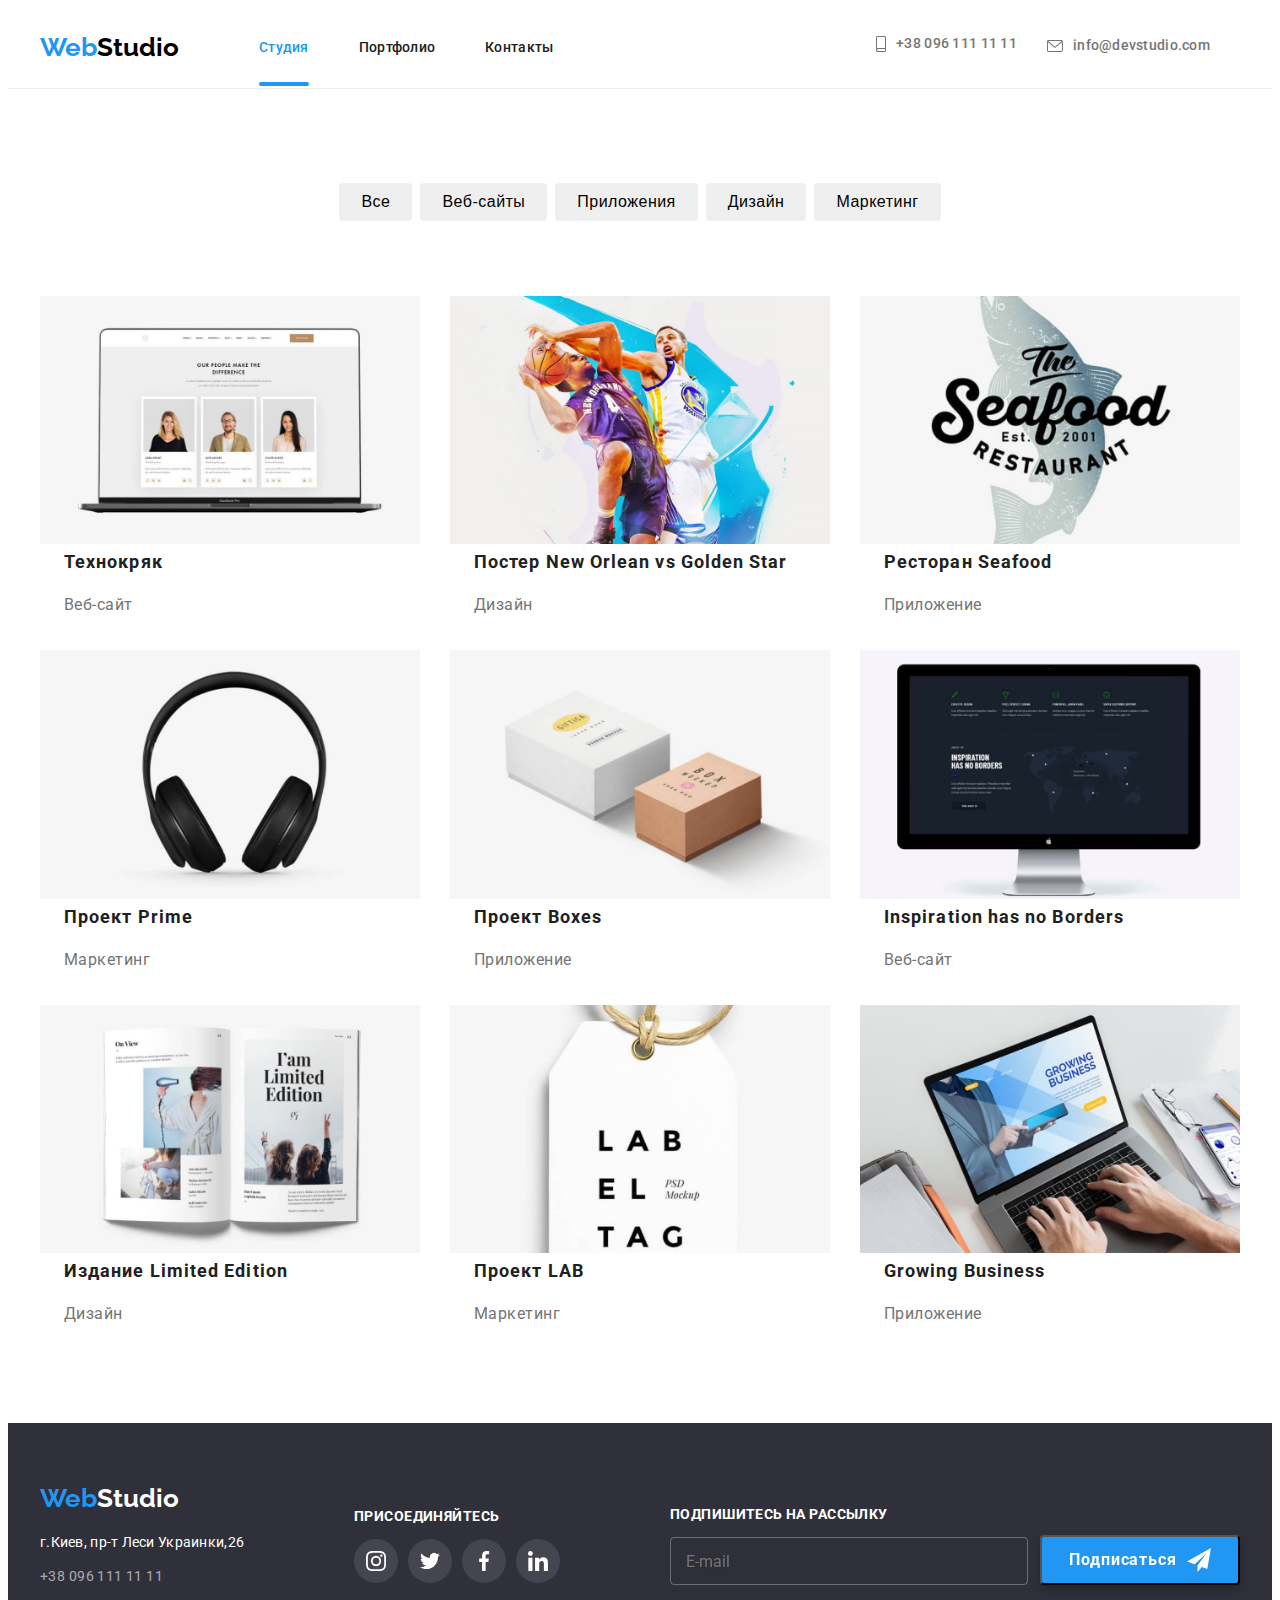
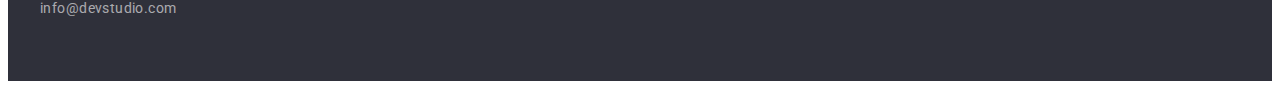
==== portfolio.html @ 6017e6d0 "25.02.1" ====
<!DOCTYPE html>
<html lang="en">

<head>
    <meta charset="UTF-8">
    <meta name="viewport" content="width=device-width, initial-scale=1.0">
    <title>hw8</title>
    <link rel="preconnect" href="https://fonts.gstatic.com">
    <link rel="preconnect" href="https://fonts.gstatic.com">
    <link
        href="https://fonts.googleapis.com/css2?family=Raleway:wght@700&family=Roboto:wght@400;500;700;900&display=swap"
        rel="stylesheet">
    <link rel="stylesheet" href="https://cdnjs.cloudflare.com/ajax/libs/modern-normalize/1.0.0/modern-normalize.min.css"
        integrity="sha512-ISS7cAi1PEhQ8jnbJpJZMd29NlhNj4AWYyLOSp2CE/CsHxTCu+r+t0D2yoJudVrd0/8fTVPUVDzY5Tvli75u/g=="
        crossorigin="anonymous" />
    <link rel="stylesheet" href="./css/main.min.css">
</head>


<body class="page">
    
    <header class="headerbord"> 
    <div class="conteiner">
        <header>
        
            <nav class="headermenu">
                <div class="headr-line">
        
                    <a href="./index.html" class="logo">Web<span class="logo-black">Studio</span></a>
                    <button type="button" class="menu-button" data-menu-button aria-expanded="false"
                        aria-controls="menu-container">
                        <svg width="40" height="40" aria-label="Переключатель мобильного меню">
                            <use class="icon-cross" href="./icon/spritecrossmenu.svg#cross"></use>
                            <use class="icon-menu" href="./icon/spritecrossmenu.svg#menu"></use>
        
                        </svg>
                    </button>
        
        
        
        
                </div>
        
                <div class="menu-container" id="menu-container" data-menu>
                    <ul class="navigation list">
                        <li class="item"><a href="./index.html" class="link current">Студия</a></li>
                        <li class="item"><a href="./portfolio.html" class="link">Портфолио</a></li>
                        <li class="item"><a href="" class="link">Контакты</a></li>
                    </ul>
        
        
                    <ul class="contacts list">
                        <li class="contact-items">
        
                            <a href="tel:" class="contact-items-telmailto">
                                <svg class="itemsvg" width="10" height="16">
                                    <use href="./icon/sprite.svg#smartphone"></use>
                                </svg>
        
                                +38 096 111 11 11</a>
                        </li>
                        <li class="contact-items">
        
                            <a href="mailto:" class="contact-items-telmailto">
                                <svg class="itemsvg" width="16" height="12">
                                    <use href="./icon/sprite.svg#envelope"></use>
                                </svg>
                                info@devstudio.com</a>
                        </li>
        
                    </ul>
                    <ul class="social list">
                        <a href="" class="social-text">Instagram</a>
                        <a href="" class="social-text">Twitter</a>
                        <a href="" class="social-text">Facebook</a>
                        <a href="" class="social-text">LinkedIn</a>
                    </ul>
                </div>
            </nav>
        </header>
    </div>
    
    </header>
    
     <main>
        
            <section class="portfoliomain">
                <div class="conteiner">
            <div class= "contboot">
            <ul class="contbutton list">
           <li class="filtr"><button type="button" class="button portfolio">Все</button></li>
           <li class="filtr"><button type="button" class="button portfolio">Веб-сайты</button></li>
           <li class="filtr"><button type="button" class="button portfolio">Приложения</button></li>
           <li class="filtr"><button type="button" class="button portfolio">Дизайн</button></li>
           <li class="filtr"><button type="button" class="button portfolio">Маркетинг</button></li>
            </ul>          
            </div>
           
         
            <div class="gallery">
            <ul class="gallery-nav list">
              <li class="product">
                  <a href="" class="product-link">
                    <div class="positionabs">  
                   <img srcset="
                   ./image-portfolio/tehnocryac-354.jpg 354w,
                   ./image-portfolio/tehnocryac-370.jpg 370w,
                   ./image-portfolio/tehnocryac-450.jpg 450w,
                   ./image-portfolio/tehnocryac-708.jpg 708w,
                   ./image-portfolio/tehnocryac-740.jpg 740w,
                   ./image-portfolio/tehnocryac-900.jpg 900w,


                  " src="./image-portfolio/tehnocryac-450.jpg" alt="Картинка с изображением ноутбука" class="imgportjpg"
                  sizen="(min-width:1200px)33vw, (min-width:768px)50vw,100vw">
                   <p class="imgportp">Технокряк это современная площадка распостранения коронавируса. Компании используют эту платформу для цифрового шпионажа и атак на защищенные сервера конкурентов.</p>
                </div >
                   <div class="card">
                   <h2 class="section-title work">Технокряк</h2>
                   <p class="kind">Веб-сайт</p>
                </div>
                   </a>
              </li>
              <li class="product">
                <a href="" class="product-link">
                    <div class="positionabs">
                    <img srcset="
                                       ./image-portfolio/orlean-354.jpg 354w,
                                       ./image-portfolio/orlean-370.jpg 370w,
                                       ./image-portfolio/orlean-450.jpg 450w,
                                       ./image-portfolio/orlean-708.jpg 708w,
                                       ./image-portfolio/orlean-740.jpg 740w,
                                       ./image-portfolio/orlean-900.jpg 900w,
                    
                    
                                      " src="./image-portfolio/orlean-450.jpg" alt="Картинка с изображением ноутбука"
                        class="imgportjpg" sizen="(min-width:1200px)33vw, (min-width:768px)50vw,100vw">
                    <p class="imgportp">Технокряк это современная площадка распостранения коронавируса. Компании используют эту платформу для цифрового шпионажа и атак на защищенные сервера конкурентов.</p>
                    </div>
                    <div class="card">
                    <h2 class="section-title work">Постер New Orlean vs Golden Star</h2>
                    <p class="kind">Дизайн</p>
                </div>
                </a>
              </li>
              <li class="product">
                <a href="" class="product-link">
                    <div class="positionabs">
                    <img srcset="
                                       ./image-portfolio/seafood-354.jpg 354w,
                                       ./image-portfolio/seafood-370.jpg 370w,
                                       ./image-portfolio/seafood-450.jpg 450w,
                                       ./image-portfolio/seafood-708.jpg 708w,
                                       ./image-portfolio/seafood-740.jpg 740w,
                                       ./image-portfolio/seafood-900.jpg 900w,
                    
                    
                                      " src="./image-portfolio/seafood-450.jpg" alt="Картинка с изображением ноутбука"
                        class="imgportjpg" sizen="(min-width:1200px)33vw, (min-width:768px)50vw,100vw">
                    <p class="imgportp">Технокряк это современная площадка распостранения коронавируса. Компании используют эту платформу для цифрового шпионажа и атак на защищенные сервера конкурентов.</p>
                    </div>
                    <div class="card">
                    <h2 class="section-title work">Ресторан Seafood</h2>
                    <p class="kind">Приложение</p>
                    </div>
                </a>
              </li>
              <li class="product">
                <a href="" class="product-link">
                    <div class="positionabs">
                    <img srcset="
                                       ./image-portfolio/prime-354.jpg 354w,
                                       ./image-portfolio/prime-370.jpg 370w,
                                       ./image-portfolio/prime-450.jpg 450w,
                                       ./image-portfolio/prime-708.jpg 708w,
                                       ./image-portfolio/prime-740.jpg 740w,
                                       ./image-portfolio/prime-900.jpg 900w,
                    
                    
                                      " src="./image-portfolio/prime-450.jpg" alt="Картинка с изображением ноутбука"
                        class="imgportjpg" sizen="(min-width:1200px)33vw, (min-width:768px)50vw,100vw">
                     <p class="imgportp">Технокряк это современная площадка распостранения коронавируса. Компании используют эту платформу для цифрового шпионажа и атак на защищенные сервера конкурентов.</p>
                    </div>
                     <div class="card">
                     <h2 class="section-title work">Проект Prime</h2>
                     <p class="kind">Маркетинг</p>
                    </div>
                </a>
              </li>
              <li class="product">
                <a href="" class="product-link">
                    <div class="positionabs">
                    <img srcset="
                                       ./image-portfolio/boxes-354.jpg 354w,
                                       ./image-portfolio/boxes-370.jpg 370w,
                                       ./image-portfolio/boxes-450.jpg 450w,
                                       ./image-portfolio/boxes-708.jpg 708w,
                                       ./image-portfolio/boxes-740.jpg 740w,
                                       ./image-portfolio/boxes-900.jpg 900w,
                    
                    
                                      " src="./image-portfolio/boxes-450.jpg" alt="Картинка с изображением ноутбука"
                        class="imgportjpg" sizen="(min-width:1200px)33vw, (min-width:768px)50vw,100vw">
                    <p class="imgportp">Технокряк это современная площадка распостранения коронавируса. Компании используют эту платформу для цифрового шпионажа и атак на защищенные сервера конкурентов.</p>
                    </div>
                    <div class="card">
                    <h2 class="section-title work">Проект Boxes</h2>
                    <p class="kind">Приложение</p>
                    </div>
                </a>
              </li>
              <li class="product">
                <a href="" class="product-link">
                    <div class="positionabs">
                    <img srcset="
                                       ./image-portfolio/inspiration-354.jpg 354w,
                                       ./image-portfolio/inspiration-370.jpg 370w,
                                       ./image-portfolio/inspiration-450.jpg 450w,
                                       ./image-portfolio/inspiration-708.jpg 708w,
                                       ./image-portfolio/inspiration-740.jpg 740w,
                                       ./image-portfolio/inspiration-900.jpg 900w,
                    
                    
                                      " src="./image-portfolio/inspiration-450.jpg" alt="Картинка с изображением ноутбука"
                        class="imgportjpg" sizen="(min-width:1200px)33vw, (min-width:768px)50vw,100vw">
                    <p class="imgportp">Технокряк это современная площадка распостранения коронавируса. Компании используют эту платформу для цифрового шпионажа и атак на защищенные сервера конкурентов.</p>
                    </div>
                    <div class="card">
                    <h2 class="section-title work">Inspiration has no Borders</h2>
                    <p class="kind">Веб-сайт</p>
                   </div>
                </a>
              </li>
              <li class="product">
                <a href="" class="product-link">
                    <div class="positionabs">
                    <img srcset="
                                       ./image-portfolio/limited-354.jpg 354w,
                                       ./image-portfolio/limited-370.jpg 370w,
                                       ./image-portfolio/limited-450.jpg 450w,
                                       ./image-portfolio/limited-708.jpg 708w,
                                       ./image-portfolio/limited-740.jpg 740w,
                                       ./image-portfolio/limited-900.jpg 900w,
                    
                    
                                      " src="./image-portfolio/limited-450.jpg" alt="Картинка с изображением ноутбука"
                        class="imgportjpg" sizen="(min-width:1200px)33vw, (min-width:768px)50vw,100vw">
                    <p class="imgportp">Технокряк это современная площадка распостранения коронавируса. Компании используют эту платформу для цифрового шпионажа и атак на защищенные сервера конкурентов.</p>
                    </div>
                    <div class="card">
                    <h2 class="section-title work">Издание Limited Edition</h2>
                    <p class="kind">Дизайн</p>
                    </div>
                </a>
             </li>
              <li class="product">
                <a href="" class="product-link">
                    <div class="positionabs">
                    <img srcset="
                                       ./image-portfolio/lab-354.jpg 354w,
                                       ./image-portfolio/lab-370.jpg 370w,
                                       ./image-portfolio/lab-450.jpg 450w,
                                       ./image-portfolio/lab-708.jpg 708w,
                                       ./image-portfolio/lab-740.jpg 740w,
                                       ./image-portfolio/lab-900.jpg 900w,
                    
                    
                                      " src="./image-portfolio/lab-450.jpg" alt="Картинка с изображением ноутбука"
                        class="imgportjpg" sizen="(min-width:1200px)33vw, (min-width:768px)50vw,100vw">
                    <p class="imgportp">Технокряк это современная площадка распостранения коронавируса. Компании используют эту платформу для цифрового шпионажа и атак на защищенные сервера конкурентов.</p>
                    </div>
                    <div class="card">
                    <h2 class="section-title work">Проект LAB</h2>
                    <p class="kind">Маркетинг</p>
                    </div>
                </a>
              </li>
              <li class="product">
                <a href="" class="product-link">
                    <div class="positionabs">
                    <img srcset="
                                       ./image-portfolio/business-354.jpg 354w,
                                       ./image-portfolio/business-370.jpg 370w,
                                       ./image-portfolio/business-450.jpg 450w,
                                       ./image-portfolio/business-708.jpg 708w,
                                       ./image-portfolio/business-740.jpg 740w,
                                       ./image-portfolio/business-900.jpg 900w,
                    
                    
                                      " src="./image-portfolio/business-450.jpg" alt="Картинка с изображением ноутбука"
                        class="imgportjpg" sizen="(min-width:1200px)33vw, (min-width:768px)50vw,100vw">
                    <p class="imgportp">Технокряк это современная площадка распостранения коронавируса. Компании используют эту платформу для цифрового шпионажа и атак на защищенные сервера конкурентов.</p>
                    </div>
                    <div class="card">
                    <h2 class="section-title work">Growing Business</h2>
                    <p class="kind">Приложение</p>
                    </div>
                </a>
              </li>
            </ul>
            </div>
            </div>
            </section>
      
     </main> 
    <footer class="footer">
        <div class="conteiner">
            <div class="contact">
    
                <div class="footeradres">
                    <div class="logotip">
                        <a href="./index.html" class="logofoot">Web<span class="white">Studio</span></a>
                    </div>
                    <ul class="sitenav list">
                        <li class="adres">
                            <p>г.Киев, пр-т Леси Украинки,26</p>
                        </li>
                        <li class="adres"><a href="tel:" class="links">+38 096 111 11 11</a></li>
                        <li class="adres"><a href="mail:" class="links">info@devstudio.com</a></li>
                    </ul>
                </div>
                <div class="footerlink">
                    <p class="join">ПРИСОЕДИНЯЙТЕСЬ</p>
                    <div>
                        <ul class="footericon">
                            <li class="svgicon">
                                <a href="" class="footerbgicon">
                                    <svg width="20" height="20" class="iconwhite">
                                        <use href="./icon/sprite.svg#instagram"></use>
                                    </svg>
                                </a>
    
                            </li>
                            <li class="svgicon">
                                <a href="" class="footerbgicon">
                                    <svg width="20" height="20" class="iconwhite">
                                        <use href="./icon/sprite.svg#twitter"></use>
                                    </svg>
                                </a>
    
                            </li>
                            <li class="svgicon">
                                <a href="" class="footerbgicon">
                                    <svg width="20" height="20" class="iconwhite">
                                        <use href="./icon/sprite.svg#facebook"></use>
                                    </svg>
                                </a>
    
                            </li>
                            <li class="svgicon">
                                <a href="" class="footerbgicon">
                                    <svg width="20" height="20" class="iconwhite">
                                        <use href="./icon/sprite.svg#linkedin"></use>
                                    </svg>
                                </a>
    
                            </li>
    
                        </ul>
                    </div>
    
                </div>
                <div class="footersubscription">
    
                    <form class="form">
                        <div class="subscriptionfoot">
                            <label for="mail" class="script">ПОДПИШИТЕСЬ НА РАССЫЛКУ</label>
                            <input type="email" name="mail" id="mail" placeholder="E-mail" class="inputmail" />
                        </div>
                        <div class="butm">
                            <button class="butmail">
                                <span class="butmailspan">Подписаться</span>
    
                                <svg width="24" height="24">
                                    <use href="./icon/spritehwsix.svg#airplane"></use>
                                </svg>
                            </button>
                        </div>
                    </form>
    
    
                </div>
            </div>
        </div>
    
    </footer>
    <script src="./menu.js"></script>
</body>

</html>
---- css/main.min.css ----
:root{--accent: #2196f3;--primery-text-color: #757575;--white: #ffffff;--black: #000000;--secondary-text-color: #212121;--secondary-bgcolor: #f5f4fa;--whiitetrans: rgba(255, 255, 255, 60%);--timecubic: 250ms, cubic-bezier(0.4, 0, 0.2, 1)}body{background-color:var(--white);color:var(--primery-text-color);font-family:roboto, sans-serif;font-style:normal;font-size:14px;line-height:1.71}a{text-decoration:none}.conteiner{margin-left:auto;margin-right:auto;padding-left:15px;padding-right:15px;position:relative}@media screen and (min-width: 480px){.conteiner{width:480px}}@media screen and (min-width: 768px){.conteiner{width:768px}}@media screen and (min-width: 1200px){.conteiner{width:1200px}}.list{list-style:none;margin-top:0px;margin-bottom:0px;padding-top:0px;padding-bottom:0px}.section-title{margin-top:0px;margin-bottom:10px;color:var(--secondary-text-color);font-weight:bold;font-size:14px;line-height:1.14;letter-spacing:0.03em}@media screen and (max-width: 767px){.section-title{text-align:center}}.zag{padding-bottom:30px;padding-top:60px;margin:0px;font-weight:bold;font-size:36px;line-height:1.16;text-align:center;letter-spacing:0.03em;color:var(--secondary-text-color)}.site-nav{padding-top:60px;padding-bottom:60px;padding-left:0px;margin:0px}@media screen and (min-width: 768px){.site-nav{display:-webkit-box;display:-ms-flexbox;display:flex;-ms-flex-wrap:wrap;flex-wrap:wrap;margin:-15px}}.page{position:relative}@media screen and (min-width: 768px){.headermenu{display:-webkit-box;display:-ms-flexbox;display:flex;-webkit-box-align:center;-ms-flex-align:center;align-items:center}.headermenu .menu-button{display:none}}.headr-line{display:-webkit-box;display:-ms-flexbox;display:flex;-webkit-box-pack:justify;-ms-flex-pack:justify;justify-content:space-between;-webkit-box-align:center;-ms-flex-align:center;align-items:center;height:60px}@media screen and (min-width: 768px){.headr-line{padding-right:80px;height:80px}}@media screen and (max-width: 767px){.menu-container{display:none;position:absolute;top:100%;left:0;width:100%}.menu-container.is-open{display:block;background-color:white}}@media screen and (min-width: 768px){.menu-container{display:-webkit-box;display:-ms-flexbox;display:flex;-webkit-box-pack:justify;-ms-flex-pack:justify;justify-content:space-between;-webkit-box-flex:1;-ms-flex-positive:1;flex-grow:1;height:60px}}.logo{margin-right:93px;color:var(--accent);font-family:raleway, sans-serif;font-weight:bold;font-size:26px;line-height:1.2;-webkit-transition-property:color;transition-property:color;-webkit-transition-timing-function:cubic-bezier(0.4, 0, 0.2, 1);transition-timing-function:cubic-bezier(0.4, 0, 0.2, 1);-webkit-transition-duration:250ms;transition-duration:250ms}.logo:hover,.logo:focus{color:var(--black)}@media screen and (min-width: 768px){.logo{margin-right:0px}}.logo-black{color:var(--black);-webkit-transition-property:color;transition-property:color;-webkit-transition-timing-function:cubic-bezier(0.4, 0, 0.2, 1);transition-timing-function:cubic-bezier(0.4, 0, 0.2, 1);-webkit-transition-duration:250ms;transition-duration:250ms}.logo-black:hover,.logo-black:focus{color:var(--accent)}.menu-button{display:-webkit-inline-box;display:-ms-inline-flexbox;display:inline-flex;padding:0px;margin:0px;border:none;background-color:transparent;fill:currentColor}.menu-button:hover,.menu-button:focus{fill:var(--accent)}.menu-button.is-open .icon-cross{display:block}.menu-button .icon-menu{display:block}.menu-button.is-open .icon-menu{display:none}.menu-button .icon-cross{display:none}.social{padding-top:32px;padding-bottom:48px}@media screen and (min-width: 768px){.social{display:none}}.social-text{padding-left:10px;padding-right:10px;font-family:Roboto;font-style:normal;font-weight:500;font-size:18px;line-height:22px;letter-spacing:0.02em;color:var(--accent);border-right:1px solid rgba(33,33,33,0.2)}.social-text:last-child{border-right:none}.social-text:first-child{padding-left:0px}@media screen and (max-width: 767px){.menu-container{display:none;position:absolute;top:100%;left:0;width:100%}.menu-container.is-open{display:block;z-index:2}}@media screen and (min-width: 768px){.menu-container{display:-webkit-box;display:-ms-flexbox;display:flex;-webkit-box-pack:justify;-ms-flex-pack:justify;justify-content:space-between;-webkit-box-flex:1;-ms-flex-positive:1;flex-grow:1;padding:0px}}@media screen and (max-width: 767px){.item{padding-top:32px}}@media screen and (min-width: 768px){.navigation .current{color:var(--accent);position:relative}}.navigation .current::after{position:absolute;bottom:-31px;right:0px;content:"";height:4px;left:0px;background-color:var(--accent);border-radius:2px}@media screen and (max-width: 767px){.navigation .current::after{height:0px}}.link{color:var(--secondary-text-color);font-weight:500;font-size:14px;line-height:1.14;letter-spacing:0.02em;-webkit-transition-property:color;transition-property:color;-webkit-transition-timing-function:cubic-bezier(0.4, 0, 0.2, 1);transition-timing-function:cubic-bezier(0.4, 0, 0.2, 1);-webkit-transition-duration:250ms;transition-duration:250ms}.link:hover,.link:focus{color:var(--accent)}@media screen and (max-width: 767px){.link{font-size:40px;line-height:1.18}}@media screen and (min-width: 768px){.navigation{display:-webkit-box;display:-ms-flexbox;display:flex;-webkit-box-align:center;-ms-flex-align:center;align-items:center;padding:0px}}@media screen and (max-width: 767px){.navigation{padding-bottom:300px}}@media screen and (min-width: 768px){.item{padding-right:50px}.item:last-child{padding-right:0px}}.contacts{display:-webkit-box;display:-ms-flexbox;display:flex;-webkit-box-pack:center;-ms-flex-pack:center;justify-content:center}@media screen and (max-width: 1199px){.contacts{-webkit-box-orient:vertical;-webkit-box-direction:normal;-ms-flex-direction:column;flex-direction:column}}@media screen and (min-width: 1200px){.contacts{-webkit-box-orient:horizontal;-webkit-box-direction:normal;-ms-flex-direction:row;flex-direction:row;-webkit-box-align:center;-ms-flex-align:center;align-items:center}}@media screen and (min-width: 1200px){.contact-items{padding-right:30px}}@media screen and (max-width: 767px){.contact-items{font-size:24px}}.contact-items-telmailto{display:-webkit-inline-box;display:-ms-inline-flexbox;display:inline-flex;-webkit-box-align:center;-ms-flex-align:center;align-items:center;color:var(--primery-text-color);font-weight:500;font-size:14px;line-height:1.14;letter-spacing:0.02em;-webkit-transition-property:color, fill;transition-property:color, fill;-webkit-transition-timing-function:cubic-bezier(0.4, 0, 0.2, 1);transition-timing-function:cubic-bezier(0.4, 0, 0.2, 1);-webkit-transition-duration:250ms;transition-duration:250ms}.contact-items-telmailto:hover,.contact-items-telmailto:focus{color:var(--accent);fill:var(--accent)}@media screen and (max-width: 767px){.contact-items-telmailto:hover,.contact-items-telmailto:focus{font-size:34px}}.envelope{margin-right:10px;background-size:contain}.smartphone::before{content:"";background-image:url(../icon/smartphone.svg);width:10px;height:16px;margin-right:10px;background-size:contain}.itemsvg{fill:currentColor;margin-right:10px;-webkit-transition-property:fill;transition-property:fill;-webkit-transition-timing-function:cubic-bezier(0.4, 0, 0.2, 1);transition-timing-function:cubic-bezier(0.4, 0, 0.2, 1);-webkit-transition-duration:250ms;transition-duration:250ms}.itemsvg:hover,.itemsvg:focus{fill:var(--accent)}@media screen and (max-width: 767px){.itemsvg{display:none}}.section-order{background-image:-webkit-gradient(linear, left top, right top, from(rgba(47,48,58,0.4)), to(rgba(47,48,58,0.4))),url(../image/fonmobile.jpg);background-image:linear-gradient(to right, rgba(47,48,58,0.4), rgba(47,48,58,0.4)),url(../image/fonmobile.jpg);background-repeat:no-repeat;background-position:center;background-size:cover;background-color:var(--primery-text-color);margin-left:auto;margin-right:auto;-webkit-box-align:center;-ms-flex-align:center;align-items:center;text-align:center}@media screen and (min-device-pixel-ratio: 2), screen and (-webkit-min-device-pixel-ratio: 2), screen and (min-resolution: 192dpi), screen and (min-resolution: 2dppx){.section-order{background-image:url("../image/fonmobile2x.jpg")}}@media screen and (min-width: 768px){.section-order{background-image:url("../image/fontablet.jpg")}}@media screen and (min-width: 768px) and (min-device-pixel-ratio: 2), screen and (min-width: 768px) and (-webkit-min-device-pixel-ratio: 2), screen and (min-width: 768px) and (min-resolution: 192dpi), screen and (min-width: 768px) and (min-resolution: 2dppx){.section-order{background-image:url("../image/fontablet2x.jpg")}}@media screen and (min-width: 768px) and (min-width: 1200px){.section-order{background-image:url("../image/fondesctop.jpg")}}@media screen and (min-width: 768px) and (min-width: 1200px) and (min-device-pixel-ratio: 2), screen and (min-width: 768px) and (min-width: 1200px) and (-webkit-min-device-pixel-ratio: 2), screen and (min-width: 768px) and (min-width: 1200px) and (min-resolution: 192dpi), screen and (min-width: 768px) and (min-width: 1200px) and (min-resolution: 2dppx){.section-order{background-image:url("../image/fondesctop2x.jpg")}}.conteinermenu{padding-top:118px;padding-bottom:118px;padding-left:60px;padding-right:60px}.accentpage{margin-top:0px;margin-bottom:30px;margin-left:auto;margin-right:auto;color:var(--white);max-width:696px;font-weight:900;font-size:44px;line-height:1.36;text-align:center;letter-spacing:0.06em}@media screen and (max-width: 767px){.accentpage{font-size:26px;line-height:1.61}}.button{font-weight:500;font-size:16px;line-height:1.63;text-align:center;letter-spacing:0.03em;border-radius:4px;padding:6px 22px;min-width:73px;border:0px;-webkit-transition-property:color, background-color;transition-property:color, background-color;-webkit-transition-timing-function:cubic-bezier(0.4, 0, 0.2, 1);transition-timing-function:cubic-bezier(0.4, 0, 0.2, 1);-webkit-transition-duration:250ms;transition-duration:250ms}.button.primery{color:var(--white);background-color:var(--accent);font-weight:bold;font-size:16px;line-height:1.88;letter-spacing:0.06em}.section-aboutus{padding-top:94px;padding-bottom:94px}@media screen and (max-width: 768px){.section-aboutus{padding-top:60px;padding-bottom:60px}}.specification{list-style:none;margin:0px;padding:0px}@media screen and (min-width: 768px){.specification{display:-webkit-box;display:-ms-flexbox;display:flex;-ms-flex-wrap:wrap;flex-wrap:wrap;margin:-15px}}.specification-elem{position:relative;padding-right:0px;padding-left:0px;margin:0px}@media screen and (min-width: 768px){.specification-elem{width:calc((100% - 4 * 15px) / 2);margin:15px}}@media screen and (min-width: 1200px){.specification-elem{width:calc((100% - 8 * 15px) / 4)}}@media screen and (max-width: 767px){.specification-elem:not(:last-child){margin-bottom:30px}}.elem-title{margin-top:0px;margin-bottom:10px;color:var(--secondary-text-color);font-weight:bold;font-size:14px;line-height:1.14;letter-spacing:0.03em}@media screen and (max-width: 767px){.elem-title{text-align:center}}.img{display:block}.secondary{color:var(--black);background-color:#f5f4fa}.elem-discription{margin:0px}.scenery::before{display:block;content:"";height:120px;background-image:url(../image/antenna.svg);background-size:70px 70px;background-repeat:no-repeat;background-position:center;background-color:var(--secondary-bgcolor);margin-bottom:30px;margin-left:0px;margin-right:0px}.scenery:nth-child(2)::before{background-image:url(../image/clock.svg)}.scenery:nth-child(3)::before{background-image:url(../image/diagram.svg)}.scenery:nth-child(4)::before{background-image:url(../image/astronaut.svg)}.flexem .scenery{padding-left:auto;padding-right:auto}.section-categories{display:none}@media screen and (min-width: 1200px){.section-categories{display:-webkit-box;display:-ms-flexbox;display:flex}}.categories{padding-bottom:94px}@media screen and (max-width: 768px){.categories{display:none}}@media screen and (min-width: 1200px){.categories{display:-webkit-box;display:-ms-flexbox;display:flex;-ms-flex-wrap:wrap;flex-wrap:wrap;margin:-15px}}.box{width:100%}.categories-set-elem{margin:15px;position:relative}@media screen and (min-width: 1200px){.categories-set-elem{width:calc((100% - 6 * 15px) / 3)}}.flexemp{position:absolute;display:-webkit-box;display:-ms-flexbox;display:flex;bottom:0px;-webkit-box-pack:center;-ms-flex-pack:center;justify-content:center;-webkit-box-align:center;-ms-flex-align:center;align-items:center;right:0px;left:0px;height:70px;margin-top:0px;margin-bottom:0px;background-color:rgba(47,48,58,0.8);font-family:Roboto;font-style:normal;font-weight:bold;font-size:14px;line-height:1.14;text-align:center;letter-spacing:0.03em;color:#ffffff}.aboutzag{font-family:Roboto;font-style:normal;font-weight:bold;font-size:36px;line-height:42px;text-align:center;letter-spacing:0.03em;color:#212121}.categories-set{padding:0;margin:-15px;display:-webkit-box;display:-ms-flexbox;display:flex;padding-bottom:94px}@media screen and (max-width: 1199px){.categories-set{display:block}}.categories-set-elem{padding:0px;margin:15px;width:calc((100% - 6 * 15px) / 3)}.section-team{background-color:#f5f4fa}.profession{margin-top:0px;margin-bottom:20px;font-weight:normal;font-size:16px;line-height:1.18;text-align:center;letter-spacing:0.03em}.name{margin-top:0px;margin-bottom:10px;font-weight:500;font-size:16px;line-height:1.18;text-align:center;letter-spacing:0.03em}.card{padding-left:24px;padding-right:24px}.card-comand{display:block;padding-top:30px;padding-bottom:30px;background-color:var(--white)}.piople-foto{width:100%;display:block;padding:0px;margin:0px}.piople{padding-right:0px;padding-left:0px;-webkit-box-shadow:0px 1px 3px rgba(0,0,0,0.12),0px 1px 1px rgba(0,0,0,0.14),0px 2px 1px rgba(0,0,0,0.2);box-shadow:0px 1px 3px rgba(0,0,0,0.12),0px 1px 1px rgba(0,0,0,0.14),0px 2px 1px rgba(0,0,0,0.2);border-radius:0px 0px 4px 4px}@media screen and (min-width: 768px){.piople{width:calc((100% - 4 * 15px) / 2);margin:15px}}@media screen and (min-width: 1200px){.piople{width:calc((100% - 8 * 15px) / 4)}}@media screen and (max-width: 767px){.piople:not(:last-child){margin-bottom:30px}}.socseti{display:-webkit-box;display:-ms-flexbox;display:flex;list-style:none;-webkit-box-pack:center;-ms-flex-pack:center;justify-content:center;padding-left:32px;padding-right:32px;padding-top:0px;padding-bottom:0px}.socsetiicon{display:-webkit-inline-box;display:-ms-inline-flexbox;display:inline-flex;width:44px;height:44px;border-color:var(--primery-text-color);-webkit-box-pack:center;-ms-flex-pack:center;justify-content:center;-webkit-box-align:center;-ms-flex-align:center;align-items:center;border-radius:50%;color:var(--color2, #afb1b8);-webkit-transition-property:color, background-color;transition-property:color, background-color;-webkit-transition-timing-function:cubic-bezier(0.4, 0, 0.2, 1);transition-timing-function:cubic-bezier(0.4, 0, 0.2, 1);-webkit-transition-duration:250ms;transition-duration:250ms}.socsetiicon:hover,.socsetiicon:focus{background-color:var(--accent);color:var(--white)}.grey{fill:currentColor}.img{width:100%}.piople-foto{padding-top:60px;padding-bottom:60px;padding-left:0px;margin:0px}@media screen and (min-width: 768px){.piople-foto{display:-webkit-box;display:-ms-flexbox;display:flex;-ms-flex-wrap:wrap;flex-wrap:wrap;margin:-15px}}.clients{padding-top:94px;padding-bottom:94px}@media screen and (max-width: 767px){.clients{padding-top:60px;padding-bottom:60px}}.cardclient{display:-webkit-box;display:-ms-flexbox;display:flex;-ms-flex-wrap:wrap;flex-wrap:wrap;list-style:none;padding:0px;margin-right:-15px}.client{display:-webkit-inline-box;display:-ms-inline-flexbox;display:inline-flex;-webkit-box-pack:center;-ms-flex-pack:center;justify-content:center;-webkit-box-align:center;-ms-flex-align:center;align-items:center;margin:15px;padding:0px;height:90px}@media screen and (max-width: 767px){.client{width:calc((100% - 4 * 15px) / 2)}}@media screen and (min-width: 768px){.client{width:calc((100% - 6 * 15px) / 3)}}@media screen and (min-width: 1200px){.client{width:calc((100% - 12 * 15px) / 6)}}.svga{display:-webkit-inline-box;display:-ms-inline-flexbox;display:inline-flex;-webkit-box-pack:center;-ms-flex-pack:center;justify-content:center;-webkit-box-align:center;-ms-flex-align:center;align-items:center;border:1px solid #afb1b8;border-radius:4%;color:#afb1b8;width:100%;height:100%;outline:none;-webkit-transition-property:color, border;transition-property:color, border;-webkit-transition-timing-function:cubic-bezier(0.4, 0, 0.2, 1);transition-timing-function:cubic-bezier(0.4, 0, 0.2, 1);-webkit-transition-duration:250ms;transition-duration:250ms}.svga:hover,.svga:focus{color:var(--accent);border:1px solid #2196f3}.svga .greyclient{fill:currentColor}.section-title.aboutzag{padding-bottom:30px;margin:0px;font-weight:bold;font-size:36px;line-height:1.16;text-align:center;letter-spacing:0.03em;color:var(--secondary-text-color)}.footer{padding-top:60px;padding-bottom:60px;background-color:#2f303a}.contact{display:-webkit-box;display:-ms-flexbox;display:flex}@media screen and (max-width: 767px){.contact{display:block;text-align:center}}@media screen and (min-width: 768px) and (max-width: 1199px){.contact{-ms-flex-wrap:wrap;flex-wrap:wrap;-webkit-box-pack:center;-ms-flex-pack:center;justify-content:center}}@media screen and (min-width: 1200px){.contact{-webkit-box-pack:justify;-ms-flex-pack:justify;justify-content:space-between}}.footeradres{margin-right:70px}@media screen and (max-width: 767px){.footeradres{margin-right:0px;margin-bottom:60px}}@media screen and (min-width: 768px) and (max-width: 1199px){.footeradres{margin-right:0px;width:50%;text-align:center}}.footerlink{padding-top:12px;margin-right:70px}@media screen and (max-width: 767px){.footerlink{padding-top:0px;margin-right:0px;margin-bottom:60px}}@media screen and (min-width: 768px) and (max-width: 1199px){.footerlink{width:50%;margin-right:0px;text-align:center;padding-top:0px}}.footersubscription{padding-top:12px}@media screen and (max-width: 767px){.footersubscription{padding-top:0px}}@media screen and (min-width: 768px) and (max-width: 1199px){.footersubscription{padding-top:60px}}.logotip{margin-bottom:20px}.logofoot{margin-bottom:20px;color:var(--accent);font-family:raleway, sans-serif;font-weight:bold;font-size:26px;line-height:1.2;-webkit-transition-property:color;transition-property:color;-webkit-transition-timing-function:cubic-bezier(0.4, 0, 0.2, 1);transition-timing-function:cubic-bezier(0.4, 0, 0.2, 1);-webkit-transition-duration:250ms;transition-duration:250ms}.logofoot:hover,.logofoot:focus{color:var(--white)}.white{color:var(--white);-webkit-transition-property:color;transition-property:color;-webkit-transition-timing-function:cubic-bezier(0.4, 0, 0.2, 1);transition-timing-function:cubic-bezier(0.4, 0, 0.2, 1);-webkit-transition-duration:250ms;transition-duration:250ms}.white:hover,.white:focus{color:var(--accent);-webkit-transition:var(--timecubic);transition:var(--timecubic)}.sitenav{color:var(--secondary-text-color);font-weight:500;font-size:14px;line-height:1.14;letter-spacing:0.02em;padding-left:0px}.adres{margin-top:0px;margin-bottom:8px;color:var(--white);font-weight:400}.adres .links{color:var(--whiitetrans);font-weight:normal;font-size:14px;line-height:1.71;letter-spacing:0.03em}.join{font-family:Roboto;font-style:normal;font-weight:bold;font-size:14px;line-height:1.14;letter-spacing:0.03em;text-transform:uppercase;color:#ffffff;padding-top:0px}@media screen and (max-width: 1199px){.join{margin-bottom:20px}}.footericon{list-style:none;display:-webkit-box;display:-ms-flexbox;display:flex;padding-left:0px;padding-top:0px;padding-bottom:0px}@media screen and (max-width: 1199px){.footericon{-webkit-box-pack:center;-ms-flex-pack:center;justify-content:center}}.svgicon{display:block;margin-right:10px}.svgicon:last-child{margin-right:0px}.footerbgicon{display:-webkit-inline-box;display:-ms-inline-flexbox;display:inline-flex;width:44px;height:44px;-webkit-box-pack:center;-ms-flex-pack:center;justify-content:center;-webkit-box-align:center;-ms-flex-align:center;align-items:center;border-radius:50%;background-color:rgba(255,255,255,0.1);-webkit-transition-property:background-color;transition-property:background-color;-webkit-transition-timing-function:cubic-bezier(0.4, 0, 0.2, 1);transition-timing-function:cubic-bezier(0.4, 0, 0.2, 1);-webkit-transition-duration:250ms;transition-duration:250ms}.footerbgicon:hover,.footerbgicon:focus{background-color:var(--accent)}.iconwhite{fill:var(--white)}.sitenav .adres:last-child{margin-bottom:0px}@media screen and (max-width: 767px){.form{display:-webkit-box;display:-ms-flexbox;display:flex;-webkit-box-orient:vertical;-webkit-box-direction:normal;-ms-flex-direction:column;flex-direction:column;-webkit-box-align:center;-ms-flex-align:center;align-items:center}}.subscriptionfoot{padding-top:12px;display:-webkit-box;display:-ms-flexbox;display:flex;-webkit-box-orient:vertical;-webkit-box-direction:normal;-ms-flex-direction:column;flex-direction:column;width:370px;-webkit-box-pack:center;-ms-flex-pack:center;justify-content:center}@media screen and (max-width: 767px){.subscriptionfoot{display:block;width:100%}}.script{font-family:Roboto;font-style:normal;font-weight:bold;font-size:14px;line-height:1.14;letter-spacing:0.03em;text-transform:uppercase;color:#ffffff}@media screen and (min-width: 768px) and (max-width: 1199px){.script{text-align:center}}.inputmail{width:358px;height:48px;margin-top:14px;margin-bottom:14px;margin-right:12px;padding-left:15px;background-color:transparent;color:var(--whiitetrans);font-family:Roboto;font-style:normal;font-weight:normal;font-size:16px;line-height:1.25;border:1px solid rgba(255,255,255,0.3);-webkit-box-sizing:border-box;box-sizing:border-box;-webkit-filter:drop-shadow(0px 4px 4px rgba(0,0,0,0.15));filter:drop-shadow(0px 4px 4px rgba(0,0,0,0.15));border-radius:4px}@media screen and (max-width: 479px){.subscriptionfoot .inputmail{width:100%}}.but{padding-bottom:12px}.but .butmail{display:-webkit-box;display:-ms-flexbox;display:flex;-webkit-box-pack:center;-ms-flex-pack:center;justify-content:center;-webkit-box-align:center;-ms-flex-align:center;align-items:center;width:200px;height:50px;background-color:var(--accent);font-family:Roboto;font-style:normal;font-weight:bold;font-size:16px;line-height:1.88;letter-spacing:0.06em;color:#ffffff;-webkit-filter:drop-shadow(0px 4px 4px rgba(0,0,0,0.25));filter:drop-shadow(0px 4px 4px rgba(0,0,0,0.25));border-radius:4px}.but .butmailspan{margin-right:10px}.butm{padding-bottom:0px}.backdrop{position:fixed;top:0px;left:0px;width:100%;height:100%;background-color:rgba(0,0,0,0.2);overflow-y:scroll}.backdrop.is-hidden{opacity:0;pointer-events:none}.modal{position:absolute;top:46%;left:50%;-webkit-transform:translate(-50%, -50%);transform:translate(-50%, -50%);width:528px;height:581px;background-color:var(--white)}@media screen and (max-width: 767px){.modal{top:30%;width:450px;margin-top:93px;margin-bottom:93px;height:609px}}@media screen and (min-width: 768px) and (max-width: 1199px){.modal{top:42%;width:450px;height:612px}}@media screen and (max-width: 467px){.modal{width:100%}}.current::after{position:absolute;bottom:0px;right:0px;content:"";height:4px;left:0px;background-color:var(--accent);border-radius:2px}.imgport{outline:none;-webkit-transition-property:opacity;transition-property:opacity;-webkit-transition-timing-function:cubic-bezier(0.4, 0, 0.2, 1);transition-timing-function:cubic-bezier(0.4, 0, 0.2, 1);-webkit-transition-duration:250ms;transition-duration:250ms}.imgport:hover .imgportp,.imgport:focus .imgportp{-webkit-transform:translateY(0%);transform:translateY(0%);opacity:1}.flex-elem:hover,.flex-elem:focus{-webkit-box-shadow:0px 1px 1px rgba(0,0,0,0.12),0px 4px 4px rgba(0,0,0,0.06),1px 4px 6px rgba(0,0,0,0.16);box-shadow:0px 1px 1px rgba(0,0,0,0.12),0px 4px 4px rgba(0,0,0,0.06),1px 4px 6px rgba(0,0,0,0.16)}.form{display:-webkit-box;display:-ms-flexbox;display:flex;-webkit-box-align:end;-ms-flex-align:end;align-items:flex-end}@media screen and (max-width: 768px){.form{-webkit-box-orient:vertical;-webkit-box-direction:normal;-ms-flex-direction:column;flex-direction:column;-webkit-box-align:center;-ms-flex-align:center;align-items:center}}.subscription{padding-top:12px;display:-webkit-box;display:-ms-flexbox;display:flex;-webkit-box-orient:vertical;-webkit-box-direction:normal;-ms-flex-direction:column;flex-direction:column;width:370px;-webkit-box-pack:center;-ms-flex-pack:center;justify-content:center}.script{font-family:Roboto;font-style:normal;font-weight:bold;font-size:14px;line-height:1.14;letter-spacing:0.03em;text-transform:uppercase;color:#ffffff}.inputmail{width:358px;height:48px;margin-top:14px;margin-bottom:14px;margin-right:12px;padding-left:15px;background-color:transparent;color:var(--whiitetrans);font-family:Roboto;font-style:normal;font-weight:normal;font-size:16px;line-height:1.25;border:1px solid rgba(255,255,255,0.3);-webkit-box-sizing:border-box;box-sizing:border-box;-webkit-filter:drop-shadow(0px 4px 4px rgba(0,0,0,0.15));filter:drop-shadow(0px 4px 4px rgba(0,0,0,0.15));border-radius:4px}@media screen and (min-width: 1200px){.inputmail{margin-bottom:0px}}.but{padding-bottom:12px}.butmail{display:-webkit-box;display:-ms-flexbox;display:flex;-webkit-box-pack:center;-ms-flex-pack:center;justify-content:center;-webkit-box-align:center;-ms-flex-align:center;align-items:center;width:200px;height:50px;background-color:var(--accent);font-family:Roboto;font-style:normal;font-weight:bold;font-size:16px;line-height:1.88;letter-spacing:0.06em;color:#ffffff;-webkit-filter:drop-shadow(0px 4px 4px rgba(0,0,0,0.25));filter:drop-shadow(0px 4px 4px rgba(0,0,0,0.25));border-radius:4px}.butmailspan{margin-right:10px}.formmodal{position:relative;width:448px;margin-left:auto;margin-right:auto}@media screen and (min-width: 480px){.formmodal{padding-left:40px;padding-right:40px}}@media screen and (max-width: 479px){.formmodal{padding-left:3px;padding-right:3px}}@media screen and (min-width: 768px){.formmodal{width:100%}}.butclose{position:absolute;right:8px;top:8px;width:30px;height:30px;border:1px solid rgba(0,0,0,0.1);background-color:transparent;border-radius:50%}.clos{fill:currentColor;-webkit-transition-property:fill;transition-property:fill;-webkit-transition-timing-function:cubic-bezier(0.4, 0, 0.2, 1);transition-timing-function:cubic-bezier(0.4, 0, 0.2, 1);-webkit-transition-duration:250ms;transition-duration:250ms}.butclose .clos:hover{fill:var(--accent)}.modalzag{font-family:Roboto;font-style:normal;font-weight:bold;font-size:20px;line-height:1.15;text-align:center;letter-spacing:0.03em;color:var(--secondary-text-color);padding-top:40px}@media screen and (max-width: 1199px){.modalzag{padding-left:40px;padding-right:40px;margin-top:0px;margin-bottom:0px}}.form-field{position:relative;display:-webkit-box;display:-ms-flexbox;display:flex;-webkit-box-orient:vertical;-webkit-box-direction:normal;-ms-flex-direction:column;flex-direction:column}.modallab{position:absolute;top:-24px;font-family:Roboto;font-style:normal;font-weight:normal;font-size:12px;line-height:1.16;letter-spacing:0.01em;color:var(--primery-text-color)}@media screen and (max-width: 768px){.modallab{top:-16px}}.modalinput{position:relative;padding-left:36px;height:40px;border:1px solid rgba(33,33,33,0.2);border-radius:4px;background-color:transparent;outline:none;border-color:rgba(33,33,33,0.2);-webkit-transition-property:border-color;transition-property:border-color;-webkit-transition-timing-function:cubic-bezier(0.4, 0, 0.2, 1);transition-timing-function:cubic-bezier(0.4, 0, 0.2, 1);-webkit-transition-duration:250ms;transition-duration:250ms}.commentaries{font-family:Roboto;font-style:normal;font-weight:normal;font-size:12px;line-height:14px;letter-spacing:0.01em;height:120px;border-radius:4px;border:1px solid rgba(33,33,33,0.2);resize:none;padding:12px;-webkit-transition-property:border-color;transition-property:border-color;-webkit-transition-timing-function:cubic-bezier(0.4, 0, 0.2, 1);transition-timing-function:cubic-bezier(0.4, 0, 0.2, 1);-webkit-transition-duration:250ms;transition-duration:250ms}.iconmodal{position:absolute;top:50%;left:12px;-webkit-transform:translateY(-50%);transform:translateY(-50%);padding-right:0px;padding-bottom:0px;fill:var(--secondary-text-color);-webkit-transition-property:fill;transition-property:fill;-webkit-transition-timing-function:cubic-bezier(0.4, 0, 0.2, 1);transition-timing-function:cubic-bezier(0.4, 0, 0.2, 1);-webkit-transition-duration:250ms;transition-duration:250ms}.formtrans{margin-bottom:30px;margin-top:30px}.formtrans:last-child{margin-bottom:10px}.form-field:focus-within>.iconmodal{fill:var(--accent)}.form-field:focus-within>.modalinput{border-color:var(--accent)}.form-field:focus-within>.commentaries{border-color:var(--accent)}textarea::-webkit-input-placeholder{color:rgba(117,117,117,0.5)}.chec{position:relative;display:inline-block}.contract{text-decoration:underline;color:var(--accent)}.checpolicy{font-family:Roboto;font-style:normal;font-weight:normal;font-size:14px;line-height:1.71;letter-spacing:0.03em;color:var(--primery-text-color);padding-left:35px}@media screen and (max-width: 768px){.checpolicy{padding-left:23px;font-size:12px;line-height:1.16}}.checbox{position:absolute;width:1px;height:1px;margin:-1px;border:0;padding:0;clip:rect(0 0 0 0);overflow:hidden}.checsvg{position:absolute;top:50%;left:10px;-webkit-transform:translateY(-50%);transform:translateY(-50%);width:16px;height:15px;border-radius:4px;border:2px solid #000000;margin-right:10px;-webkit-transition-property:bbackground-color;transition-property:bbackground-color;-webkit-transition-timing-function:cubic-bezier(0.4, 0, 0.2, 1);transition-timing-function:cubic-bezier(0.4, 0, 0.2, 1);-webkit-transition-duration:250ms;transition-duration:250ms}@media screen and (max-width: 768px){.checsvg{left:0px;margin-right:0px}}.checbox:checked+.checsvg{background-color:var(--accent);background-origin:border-box;border-color:transparent}.butpolicy{width:200px;height:50px;background-color:var(--accent);font-family:Roboto;font-style:normal;font-weight:bold;font-size:16px;line-height:1.88;letter-spacing:0.06em;color:#ffffff;-webkit-filter:drop-shadow(0px 4px 4px rgba(0,0,0,0.25));filter:drop-shadow(0px 4px 4px rgba(0,0,0,0.25));border-radius:4px;padding-left:auto;padding-right:auto}.cnopka{display:block;margin-top:30px;text-align:center}@media screen and (max-width: 768px){.cnopka{margin-bottom:40px}}.formtrans-com{margin-bottom:20px}.product{-webkit-transition-property:-webkit-box-shadow;transition-property:-webkit-box-shadow;transition-property:box-shadow;transition-property:box-shadow, -webkit-box-shadow;-webkit-transition-timing-function:cubic-bezier(0.4, 0, 0.2, 1);transition-timing-function:cubic-bezier(0.4, 0, 0.2, 1);-webkit-transition-duration:250ms;transition-duration:250ms}.product:hover,.product:focus{-webkit-box-shadow:0px 1px 1px rgba(0,0,0,0.12),0px 4px 4px rgba(0,0,0,0.06),1px 4px 6px rgba(0,0,0,0.16);box-shadow:0px 1px 1px rgba(0,0,0,0.12),0px 4px 4px rgba(0,0,0,0.06),1px 4px 6px rgba(0,0,0,0.16)}@media screen and (min-width: 768px){.product{width:calc((100% - 4 * 15px) / 2);margin:15px}}@media screen and (min-width: 1200px){.product{width:calc((100% - 6 * 15px) / 3)}}@media screen and (max-width: 767px){.product:not(:last-child){margin-bottom:30px}}.product-link{outline:none;-webkit-transition-property:opacity;transition-property:opacity;-webkit-transition-timing-function:cubic-bezier(0.4, 0, 0.2, 1);transition-timing-function:cubic-bezier(0.4, 0, 0.2, 1);-webkit-transition-duration:250ms;transition-duration:250ms}.product-link:hover .imgportp,.product-link:focus .imgportp{-webkit-transform:translateY(0%);transform:translateY(0%);opacity:1}.imgportjpg{display:block;margin-right:0px;width:100%}.positionabs{position:relative;overflow:hidden;-webkit-transition-property:opacity;transition-property:opacity;-webkit-transition-timing-function:cubic-bezier(0.4, 0, 0.2, 1);transition-timing-function:cubic-bezier(0.4, 0, 0.2, 1);-webkit-transition-duration:250ms;transition-duration:250ms}.positionabs:hover .imgportp,.positionabs:focus .imgportp{opacity:1}.imgportp{position:absolute;opacity:0;outline:none;bottom:0px;top:0px;left:0px;right:0px;bottom:0px;background-color:rgba(33,150,243,0.9);padding-top:63px;padding-bottom:63px;padding-left:24px;padding-right:24px;margin-top:0px;margin-bottom:0px;font-family:Roboto;font-style:normal;font-weight:normal;font-size:18px;line-height:1.55;letter-spacing:0.03em;color:#ffffff;-webkit-transform:translateY(100%);transform:translateY(100%);-webkit-transition:opasity 250ms cubic-bezier(0.4, 0, 0.2, 1),-webkit-transform 250ms cubic-bezier(0.4, 0, 0.2, 1);transition:opasity 250ms cubic-bezier(0.4, 0, 0.2, 1),-webkit-transform 250ms cubic-bezier(0.4, 0, 0.2, 1);transition:transform 250ms cubic-bezier(0.4, 0, 0.2, 1),opasity 250ms cubic-bezier(0.4, 0, 0.2, 1);transition:transform 250ms cubic-bezier(0.4, 0, 0.2, 1),opasity 250ms cubic-bezier(0.4, 0, 0.2, 1),-webkit-transform 250ms cubic-bezier(0.4, 0, 0.2, 1)}.work{font-weight:bold;font-size:18px;line-height:2;letter-spacing:0.06em}.kind{margin-top:0px;margin-bottom:0px;list-style:none;color:var(--primery-text-color);font-weight:normal;font-size:16px;line-height:1.88;letter-spacing:0.03em}.gallery{padding-top:60px}.gallery-nav{padding:0px;margin:0px}@media screen and (min-width: 768px){.gallery-nav{display:-webkit-box;display:-ms-flexbox;display:flex;-ms-flex-wrap:wrap;flex-wrap:wrap;margin:-15px}}.portfoliomain{padding-top:94px;padding-bottom:94px}.headerbord{border-bottom:#eeeeee 1px solid}@media screen and (min-width: 468px){.contbutton{display:-webkit-box;display:-ms-flexbox;display:flex;-ms-flex-wrap:wrap;flex-wrap:wrap;padding-left:0px}}@media screen and (min-width: 768px){.contbutton{-webkit-box-pack:center;-ms-flex-pack:center;justify-content:center}}.filtr{margin-right:8px;margin-bottom:15px}.filtr:last-child{margin-right:0px}.site-nav .filtr:last-child{margin-right:0px}.button.portfolio:hover,.button.portfolio:focus{color:var(--white);background-color:var(--accent);font-weight:500;font-size:16px;line-height:1.63;text-align:center;letter-spacing:0.03em}
/*# sourceMappingURL=main.min.css.map */
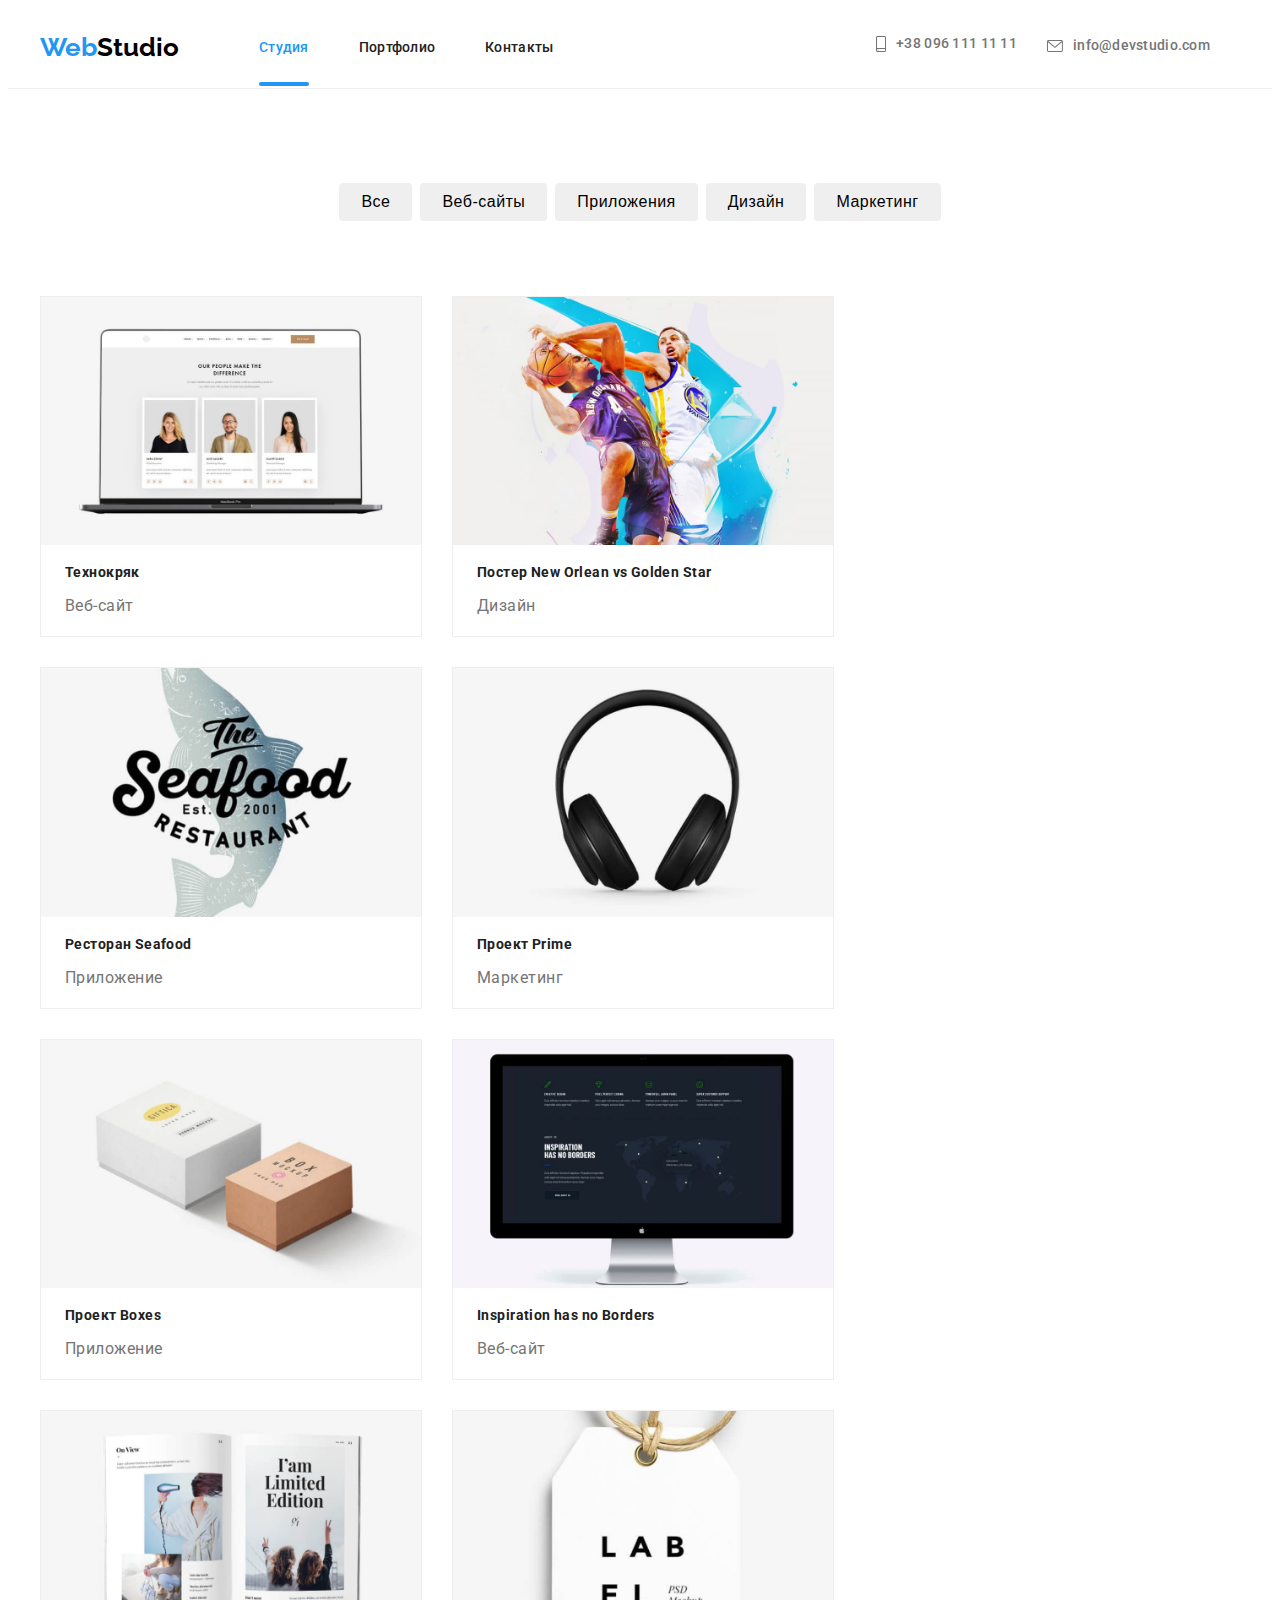
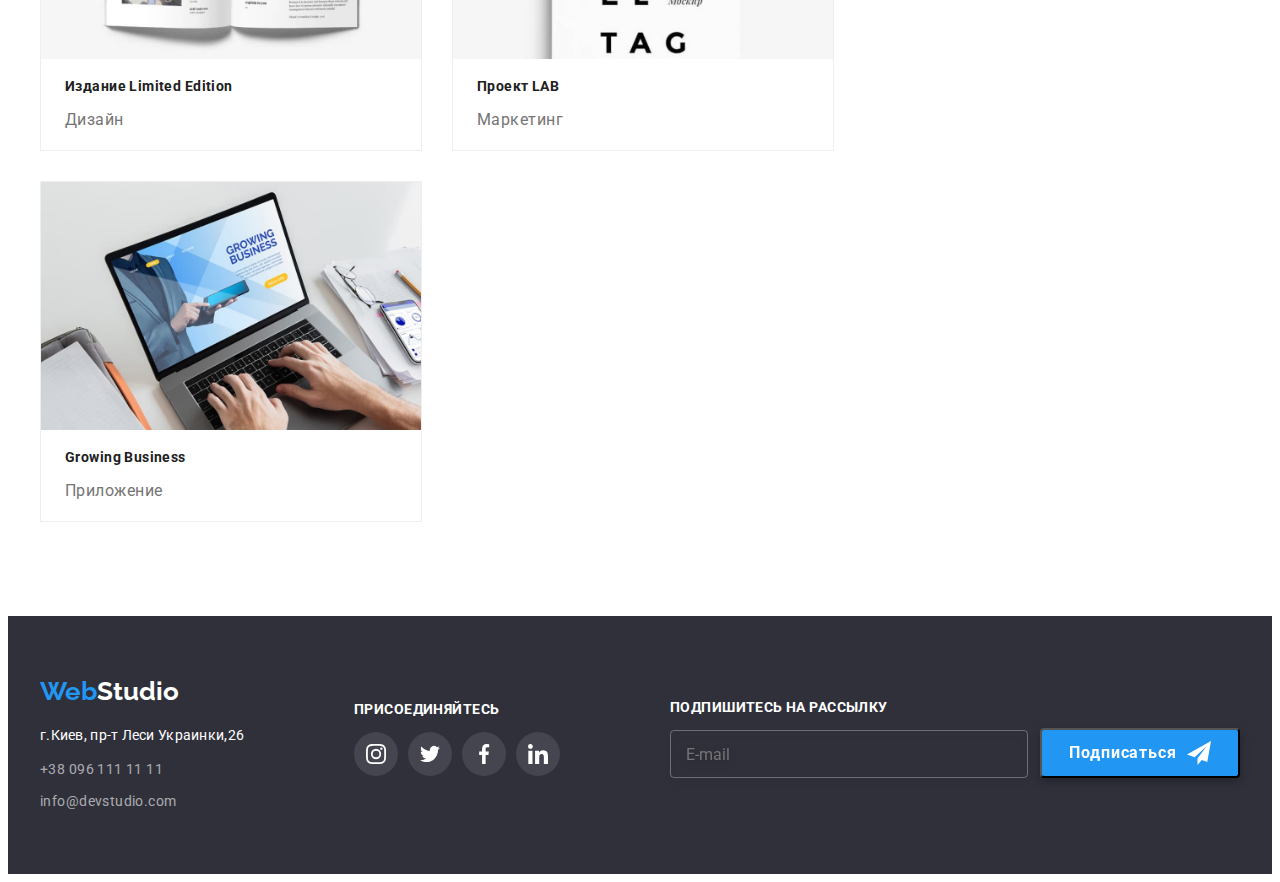
==== commit 20151448: "27.02.1" ====
--- a/portfolio.html
+++ b/portfolio.html
@@ -116,7 +116,7 @@
                    <p class="imgportp">Технокряк это современная площадка распостранения коронавируса. Компании используют эту платформу для цифрового шпионажа и атак на защищенные сервера конкурентов.</p>
                 </div >
                    <div class="card">
-                   <h2 class="section-title work">Технокряк</h2>
+                   <h2 class="card-title work">Технокряк</h2>
                    <p class="kind">Веб-сайт</p>
                 </div>
                    </a>
@@ -138,7 +138,7 @@
                     <p class="imgportp">Технокряк это современная площадка распостранения коронавируса. Компании используют эту платформу для цифрового шпионажа и атак на защищенные сервера конкурентов.</p>
                     </div>
                     <div class="card">
-                    <h2 class="section-title work">Постер New Orlean vs Golden Star</h2>
+                    <h2 class="card-title work">Постер New Orlean vs Golden Star</h2>
                     <p class="kind">Дизайн</p>
                 </div>
                 </a>
@@ -160,7 +160,7 @@
                     <p class="imgportp">Технокряк это современная площадка распостранения коронавируса. Компании используют эту платформу для цифрового шпионажа и атак на защищенные сервера конкурентов.</p>
                     </div>
                     <div class="card">
-                    <h2 class="section-title work">Ресторан Seafood</h2>
+                    <h2 class="card-title work">Ресторан Seafood</h2>
                     <p class="kind">Приложение</p>
                     </div>
                 </a>
@@ -182,7 +182,7 @@
                      <p class="imgportp">Технокряк это современная площадка распостранения коронавируса. Компании используют эту платформу для цифрового шпионажа и атак на защищенные сервера конкурентов.</p>
                     </div>
                      <div class="card">
-                     <h2 class="section-title work">Проект Prime</h2>
+                     <h2 class="card-title work">Проект Prime</h2>
                      <p class="kind">Маркетинг</p>
                     </div>
                 </a>
@@ -204,7 +204,7 @@
                     <p class="imgportp">Технокряк это современная площадка распостранения коронавируса. Компании используют эту платформу для цифрового шпионажа и атак на защищенные сервера конкурентов.</p>
                     </div>
                     <div class="card">
-                    <h2 class="section-title work">Проект Boxes</h2>
+                    <h2 class="card-title work">Проект Boxes</h2>
                     <p class="kind">Приложение</p>
                     </div>
                 </a>
@@ -226,7 +226,7 @@
                     <p class="imgportp">Технокряк это современная площадка распостранения коронавируса. Компании используют эту платформу для цифрового шпионажа и атак на защищенные сервера конкурентов.</p>
                     </div>
                     <div class="card">
-                    <h2 class="section-title work">Inspiration has no Borders</h2>
+                    <h2 class="card-title work">Inspiration has no Borders</h2>
                     <p class="kind">Веб-сайт</p>
                    </div>
                 </a>
@@ -248,7 +248,7 @@
                     <p class="imgportp">Технокряк это современная площадка распостранения коронавируса. Компании используют эту платформу для цифрового шпионажа и атак на защищенные сервера конкурентов.</p>
                     </div>
                     <div class="card">
-                    <h2 class="section-title work">Издание Limited Edition</h2>
+                    <h2 class="card-title work">Издание Limited Edition</h2>
                     <p class="kind">Дизайн</p>
                     </div>
                 </a>
@@ -270,7 +270,7 @@
                     <p class="imgportp">Технокряк это современная площадка распостранения коронавируса. Компании используют эту платформу для цифрового шпионажа и атак на защищенные сервера конкурентов.</p>
                     </div>
                     <div class="card">
-                    <h2 class="section-title work">Проект LAB</h2>
+                    <h2 class="card-title work">Проект LAB</h2>
                     <p class="kind">Маркетинг</p>
                     </div>
                 </a>
@@ -292,7 +292,7 @@
                     <p class="imgportp">Технокряк это современная площадка распостранения коронавируса. Компании используют эту платформу для цифрового шпионажа и атак на защищенные сервера конкурентов.</p>
                     </div>
                     <div class="card">
-                    <h2 class="section-title work">Growing Business</h2>
+                    <h2 class="card-title work">Growing Business</h2>
                     <p class="kind">Приложение</p>
                     </div>
                 </a>
--- a/css/main.min.css
+++ b/css/main.min.css
@@ -1,2 +1,2 @@
-:root{--accent: #2196f3;--primery-text-color: #757575;--white: #ffffff;--black: #000000;--secondary-text-color: #212121;--secondary-bgcolor: #f5f4fa;--whiitetrans: rgba(255, 255, 255, 60%);--timecubic: 250ms, cubic-bezier(0.4, 0, 0.2, 1)}body{background-color:var(--white);color:var(--primery-text-color);font-family:roboto, sans-serif;font-style:normal;font-size:14px;line-height:1.71}a{text-decoration:none}.conteiner{margin-left:auto;margin-right:auto;padding-left:15px;padding-right:15px;position:relative}@media screen and (min-width: 480px){.conteiner{width:480px}}@media screen and (min-width: 768px){.conteiner{width:768px}}@media screen and (min-width: 1200px){.conteiner{width:1200px}}.list{list-style:none;margin-top:0px;margin-bottom:0px;padding-top:0px;padding-bottom:0px}.section-title{margin-top:0px;margin-bottom:10px;color:var(--secondary-text-color);font-weight:bold;font-size:14px;line-height:1.14;letter-spacing:0.03em}@media screen and (max-width: 767px){.section-title{text-align:center}}.zag{padding-bottom:30px;padding-top:60px;margin:0px;font-weight:bold;font-size:36px;line-height:1.16;text-align:center;letter-spacing:0.03em;color:var(--secondary-text-color)}.site-nav{padding-top:60px;padding-bottom:60px;padding-left:0px;margin:0px}@media screen and (min-width: 768px){.site-nav{display:-webkit-box;display:-ms-flexbox;display:flex;-ms-flex-wrap:wrap;flex-wrap:wrap;margin:-15px}}.page{position:relative}@media screen and (min-width: 768px){.headermenu{display:-webkit-box;display:-ms-flexbox;display:flex;-webkit-box-align:center;-ms-flex-align:center;align-items:center}.headermenu .menu-button{display:none}}.headr-line{display:-webkit-box;display:-ms-flexbox;display:flex;-webkit-box-pack:justify;-ms-flex-pack:justify;justify-content:space-between;-webkit-box-align:center;-ms-flex-align:center;align-items:center;height:60px}@media screen and (min-width: 768px){.headr-line{padding-right:80px;height:80px}}@media screen and (max-width: 767px){.menu-container{display:none;position:absolute;top:100%;left:0;width:100%}.menu-container.is-open{display:block;background-color:white}}@media screen and (min-width: 768px){.menu-container{display:-webkit-box;display:-ms-flexbox;display:flex;-webkit-box-pack:justify;-ms-flex-pack:justify;justify-content:space-between;-webkit-box-flex:1;-ms-flex-positive:1;flex-grow:1;height:60px}}.logo{margin-right:93px;color:var(--accent);font-family:raleway, sans-serif;font-weight:bold;font-size:26px;line-height:1.2;-webkit-transition-property:color;transition-property:color;-webkit-transition-timing-function:cubic-bezier(0.4, 0, 0.2, 1);transition-timing-function:cubic-bezier(0.4, 0, 0.2, 1);-webkit-transition-duration:250ms;transition-duration:250ms}.logo:hover,.logo:focus{color:var(--black)}@media screen and (min-width: 768px){.logo{margin-right:0px}}.logo-black{color:var(--black);-webkit-transition-property:color;transition-property:color;-webkit-transition-timing-function:cubic-bezier(0.4, 0, 0.2, 1);transition-timing-function:cubic-bezier(0.4, 0, 0.2, 1);-webkit-transition-duration:250ms;transition-duration:250ms}.logo-black:hover,.logo-black:focus{color:var(--accent)}.menu-button{display:-webkit-inline-box;display:-ms-inline-flexbox;display:inline-flex;padding:0px;margin:0px;border:none;background-color:transparent;fill:currentColor}.menu-button:hover,.menu-button:focus{fill:var(--accent)}.menu-button.is-open .icon-cross{display:block}.menu-button .icon-menu{display:block}.menu-button.is-open .icon-menu{display:none}.menu-button .icon-cross{display:none}.social{padding-top:32px;padding-bottom:48px}@media screen and (min-width: 768px){.social{display:none}}.social-text{padding-left:10px;padding-right:10px;font-family:Roboto;font-style:normal;font-weight:500;font-size:18px;line-height:22px;letter-spacing:0.02em;color:var(--accent);border-right:1px solid rgba(33,33,33,0.2)}.social-text:last-child{border-right:none}.social-text:first-child{padding-left:0px}@media screen and (max-width: 767px){.menu-container{display:none;position:absolute;top:100%;left:0;width:100%}.menu-container.is-open{display:block;z-index:2}}@media screen and (min-width: 768px){.menu-container{display:-webkit-box;display:-ms-flexbox;display:flex;-webkit-box-pack:justify;-ms-flex-pack:justify;justify-content:space-between;-webkit-box-flex:1;-ms-flex-positive:1;flex-grow:1;padding:0px}}@media screen and (max-width: 767px){.item{padding-top:32px}}@media screen and (min-width: 768px){.navigation .current{color:var(--accent);position:relative}}.navigation .current::after{position:absolute;bottom:-31px;right:0px;content:"";height:4px;left:0px;background-color:var(--accent);border-radius:2px}@media screen and (max-width: 767px){.navigation .current::after{height:0px}}.link{color:var(--secondary-text-color);font-weight:500;font-size:14px;line-height:1.14;letter-spacing:0.02em;-webkit-transition-property:color;transition-property:color;-webkit-transition-timing-function:cubic-bezier(0.4, 0, 0.2, 1);transition-timing-function:cubic-bezier(0.4, 0, 0.2, 1);-webkit-transition-duration:250ms;transition-duration:250ms}.link:hover,.link:focus{color:var(--accent)}@media screen and (max-width: 767px){.link{font-size:40px;line-height:1.18}}@media screen and (min-width: 768px){.navigation{display:-webkit-box;display:-ms-flexbox;display:flex;-webkit-box-align:center;-ms-flex-align:center;align-items:center;padding:0px}}@media screen and (max-width: 767px){.navigation{padding-bottom:300px}}@media screen and (min-width: 768px){.item{padding-right:50px}.item:last-child{padding-right:0px}}.contacts{display:-webkit-box;display:-ms-flexbox;display:flex;-webkit-box-pack:center;-ms-flex-pack:center;justify-content:center}@media screen and (max-width: 1199px){.contacts{-webkit-box-orient:vertical;-webkit-box-direction:normal;-ms-flex-direction:column;flex-direction:column}}@media screen and (min-width: 1200px){.contacts{-webkit-box-orient:horizontal;-webkit-box-direction:normal;-ms-flex-direction:row;flex-direction:row;-webkit-box-align:center;-ms-flex-align:center;align-items:center}}@media screen and (min-width: 1200px){.contact-items{padding-right:30px}}@media screen and (max-width: 767px){.contact-items{font-size:24px}}.contact-items-telmailto{display:-webkit-inline-box;display:-ms-inline-flexbox;display:inline-flex;-webkit-box-align:center;-ms-flex-align:center;align-items:center;color:var(--primery-text-color);font-weight:500;font-size:14px;line-height:1.14;letter-spacing:0.02em;-webkit-transition-property:color, fill;transition-property:color, fill;-webkit-transition-timing-function:cubic-bezier(0.4, 0, 0.2, 1);transition-timing-function:cubic-bezier(0.4, 0, 0.2, 1);-webkit-transition-duration:250ms;transition-duration:250ms}.contact-items-telmailto:hover,.contact-items-telmailto:focus{color:var(--accent);fill:var(--accent)}@media screen and (max-width: 767px){.contact-items-telmailto:hover,.contact-items-telmailto:focus{font-size:34px}}.envelope{margin-right:10px;background-size:contain}.smartphone::before{content:"";background-image:url(../icon/smartphone.svg);width:10px;height:16px;margin-right:10px;background-size:contain}.itemsvg{fill:currentColor;margin-right:10px;-webkit-transition-property:fill;transition-property:fill;-webkit-transition-timing-function:cubic-bezier(0.4, 0, 0.2, 1);transition-timing-function:cubic-bezier(0.4, 0, 0.2, 1);-webkit-transition-duration:250ms;transition-duration:250ms}.itemsvg:hover,.itemsvg:focus{fill:var(--accent)}@media screen and (max-width: 767px){.itemsvg{display:none}}.section-order{background-image:-webkit-gradient(linear, left top, right top, from(rgba(47,48,58,0.4)), to(rgba(47,48,58,0.4))),url(../image/fonmobile.jpg);background-image:linear-gradient(to right, rgba(47,48,58,0.4), rgba(47,48,58,0.4)),url(../image/fonmobile.jpg);background-repeat:no-repeat;background-position:center;background-size:cover;background-color:var(--primery-text-color);margin-left:auto;margin-right:auto;-webkit-box-align:center;-ms-flex-align:center;align-items:center;text-align:center}@media screen and (min-device-pixel-ratio: 2), screen and (-webkit-min-device-pixel-ratio: 2), screen and (min-resolution: 192dpi), screen and (min-resolution: 2dppx){.section-order{background-image:url("../image/fonmobile2x.jpg")}}@media screen and (min-width: 768px){.section-order{background-image:url("../image/fontablet.jpg")}}@media screen and (min-width: 768px) and (min-device-pixel-ratio: 2), screen and (min-width: 768px) and (-webkit-min-device-pixel-ratio: 2), screen and (min-width: 768px) and (min-resolution: 192dpi), screen and (min-width: 768px) and (min-resolution: 2dppx){.section-order{background-image:url("../image/fontablet2x.jpg")}}@media screen and (min-width: 768px) and (min-width: 1200px){.section-order{background-image:url("../image/fondesctop.jpg")}}@media screen and (min-width: 768px) and (min-width: 1200px) and (min-device-pixel-ratio: 2), screen and (min-width: 768px) and (min-width: 1200px) and (-webkit-min-device-pixel-ratio: 2), screen and (min-width: 768px) and (min-width: 1200px) and (min-resolution: 192dpi), screen and (min-width: 768px) and (min-width: 1200px) and (min-resolution: 2dppx){.section-order{background-image:url("../image/fondesctop2x.jpg")}}.conteinermenu{padding-top:118px;padding-bottom:118px;padding-left:60px;padding-right:60px}.accentpage{margin-top:0px;margin-bottom:30px;margin-left:auto;margin-right:auto;color:var(--white);max-width:696px;font-weight:900;font-size:44px;line-height:1.36;text-align:center;letter-spacing:0.06em}@media screen and (max-width: 767px){.accentpage{font-size:26px;line-height:1.61}}.button{font-weight:500;font-size:16px;line-height:1.63;text-align:center;letter-spacing:0.03em;border-radius:4px;padding:6px 22px;min-width:73px;border:0px;-webkit-transition-property:color, background-color;transition-property:color, background-color;-webkit-transition-timing-function:cubic-bezier(0.4, 0, 0.2, 1);transition-timing-function:cubic-bezier(0.4, 0, 0.2, 1);-webkit-transition-duration:250ms;transition-duration:250ms}.button.primery{color:var(--white);background-color:var(--accent);font-weight:bold;font-size:16px;line-height:1.88;letter-spacing:0.06em}.section-aboutus{padding-top:94px;padding-bottom:94px}@media screen and (max-width: 768px){.section-aboutus{padding-top:60px;padding-bottom:60px}}.specification{list-style:none;margin:0px;padding:0px}@media screen and (min-width: 768px){.specification{display:-webkit-box;display:-ms-flexbox;display:flex;-ms-flex-wrap:wrap;flex-wrap:wrap;margin:-15px}}.specification-elem{position:relative;padding-right:0px;padding-left:0px;margin:0px}@media screen and (min-width: 768px){.specification-elem{width:calc((100% - 4 * 15px) / 2);margin:15px}}@media screen and (min-width: 1200px){.specification-elem{width:calc((100% - 8 * 15px) / 4)}}@media screen and (max-width: 767px){.specification-elem:not(:last-child){margin-bottom:30px}}.elem-title{margin-top:0px;margin-bottom:10px;color:var(--secondary-text-color);font-weight:bold;font-size:14px;line-height:1.14;letter-spacing:0.03em}@media screen and (max-width: 767px){.elem-title{text-align:center}}.img{display:block}.secondary{color:var(--black);background-color:#f5f4fa}.elem-discription{margin:0px}.scenery::before{display:block;content:"";height:120px;background-image:url(../image/antenna.svg);background-size:70px 70px;background-repeat:no-repeat;background-position:center;background-color:var(--secondary-bgcolor);margin-bottom:30px;margin-left:0px;margin-right:0px}.scenery:nth-child(2)::before{background-image:url(../image/clock.svg)}.scenery:nth-child(3)::before{background-image:url(../image/diagram.svg)}.scenery:nth-child(4)::before{background-image:url(../image/astronaut.svg)}.flexem .scenery{padding-left:auto;padding-right:auto}.section-categories{display:none}@media screen and (min-width: 1200px){.section-categories{display:-webkit-box;display:-ms-flexbox;display:flex}}.categories{padding-bottom:94px}@media screen and (max-width: 768px){.categories{display:none}}@media screen and (min-width: 1200px){.categories{display:-webkit-box;display:-ms-flexbox;display:flex;-ms-flex-wrap:wrap;flex-wrap:wrap;margin:-15px}}.box{width:100%}.categories-set-elem{margin:15px;position:relative}@media screen and (min-width: 1200px){.categories-set-elem{width:calc((100% - 6 * 15px) / 3)}}.flexemp{position:absolute;display:-webkit-box;display:-ms-flexbox;display:flex;bottom:0px;-webkit-box-pack:center;-ms-flex-pack:center;justify-content:center;-webkit-box-align:center;-ms-flex-align:center;align-items:center;right:0px;left:0px;height:70px;margin-top:0px;margin-bottom:0px;background-color:rgba(47,48,58,0.8);font-family:Roboto;font-style:normal;font-weight:bold;font-size:14px;line-height:1.14;text-align:center;letter-spacing:0.03em;color:#ffffff}.aboutzag{font-family:Roboto;font-style:normal;font-weight:bold;font-size:36px;line-height:42px;text-align:center;letter-spacing:0.03em;color:#212121}.categories-set{padding:0;margin:-15px;display:-webkit-box;display:-ms-flexbox;display:flex;padding-bottom:94px}@media screen and (max-width: 1199px){.categories-set{display:block}}.categories-set-elem{padding:0px;margin:15px;width:calc((100% - 6 * 15px) / 3)}.section-team{background-color:#f5f4fa}.profession{margin-top:0px;margin-bottom:20px;font-weight:normal;font-size:16px;line-height:1.18;text-align:center;letter-spacing:0.03em}.name{margin-top:0px;margin-bottom:10px;font-weight:500;font-size:16px;line-height:1.18;text-align:center;letter-spacing:0.03em}.card{padding-left:24px;padding-right:24px}.card-comand{display:block;padding-top:30px;padding-bottom:30px;background-color:var(--white)}.piople-foto{width:100%;display:block;padding:0px;margin:0px}.piople{padding-right:0px;padding-left:0px;-webkit-box-shadow:0px 1px 3px rgba(0,0,0,0.12),0px 1px 1px rgba(0,0,0,0.14),0px 2px 1px rgba(0,0,0,0.2);box-shadow:0px 1px 3px rgba(0,0,0,0.12),0px 1px 1px rgba(0,0,0,0.14),0px 2px 1px rgba(0,0,0,0.2);border-radius:0px 0px 4px 4px}@media screen and (min-width: 768px){.piople{width:calc((100% - 4 * 15px) / 2);margin:15px}}@media screen and (min-width: 1200px){.piople{width:calc((100% - 8 * 15px) / 4)}}@media screen and (max-width: 767px){.piople:not(:last-child){margin-bottom:30px}}.socseti{display:-webkit-box;display:-ms-flexbox;display:flex;list-style:none;-webkit-box-pack:center;-ms-flex-pack:center;justify-content:center;padding-left:32px;padding-right:32px;padding-top:0px;padding-bottom:0px}.socsetiicon{display:-webkit-inline-box;display:-ms-inline-flexbox;display:inline-flex;width:44px;height:44px;border-color:var(--primery-text-color);-webkit-box-pack:center;-ms-flex-pack:center;justify-content:center;-webkit-box-align:center;-ms-flex-align:center;align-items:center;border-radius:50%;color:var(--color2, #afb1b8);-webkit-transition-property:color, background-color;transition-property:color, background-color;-webkit-transition-timing-function:cubic-bezier(0.4, 0, 0.2, 1);transition-timing-function:cubic-bezier(0.4, 0, 0.2, 1);-webkit-transition-duration:250ms;transition-duration:250ms}.socsetiicon:hover,.socsetiicon:focus{background-color:var(--accent);color:var(--white)}.grey{fill:currentColor}.img{width:100%}.piople-foto{padding-top:60px;padding-bottom:60px;padding-left:0px;margin:0px}@media screen and (min-width: 768px){.piople-foto{display:-webkit-box;display:-ms-flexbox;display:flex;-ms-flex-wrap:wrap;flex-wrap:wrap;margin:-15px}}.clients{padding-top:94px;padding-bottom:94px}@media screen and (max-width: 767px){.clients{padding-top:60px;padding-bottom:60px}}.cardclient{display:-webkit-box;display:-ms-flexbox;display:flex;-ms-flex-wrap:wrap;flex-wrap:wrap;list-style:none;padding:0px;margin-right:-15px}.client{display:-webkit-inline-box;display:-ms-inline-flexbox;display:inline-flex;-webkit-box-pack:center;-ms-flex-pack:center;justify-content:center;-webkit-box-align:center;-ms-flex-align:center;align-items:center;margin:15px;padding:0px;height:90px}@media screen and (max-width: 767px){.client{width:calc((100% - 4 * 15px) / 2)}}@media screen and (min-width: 768px){.client{width:calc((100% - 6 * 15px) / 3)}}@media screen and (min-width: 1200px){.client{width:calc((100% - 12 * 15px) / 6)}}.svga{display:-webkit-inline-box;display:-ms-inline-flexbox;display:inline-flex;-webkit-box-pack:center;-ms-flex-pack:center;justify-content:center;-webkit-box-align:center;-ms-flex-align:center;align-items:center;border:1px solid #afb1b8;border-radius:4%;color:#afb1b8;width:100%;height:100%;outline:none;-webkit-transition-property:color, border;transition-property:color, border;-webkit-transition-timing-function:cubic-bezier(0.4, 0, 0.2, 1);transition-timing-function:cubic-bezier(0.4, 0, 0.2, 1);-webkit-transition-duration:250ms;transition-duration:250ms}.svga:hover,.svga:focus{color:var(--accent);border:1px solid #2196f3}.svga .greyclient{fill:currentColor}.section-title.aboutzag{padding-bottom:30px;margin:0px;font-weight:bold;font-size:36px;line-height:1.16;text-align:center;letter-spacing:0.03em;color:var(--secondary-text-color)}.footer{padding-top:60px;padding-bottom:60px;background-color:#2f303a}.contact{display:-webkit-box;display:-ms-flexbox;display:flex}@media screen and (max-width: 767px){.contact{display:block;text-align:center}}@media screen and (min-width: 768px) and (max-width: 1199px){.contact{-ms-flex-wrap:wrap;flex-wrap:wrap;-webkit-box-pack:center;-ms-flex-pack:center;justify-content:center}}@media screen and (min-width: 1200px){.contact{-webkit-box-pack:justify;-ms-flex-pack:justify;justify-content:space-between}}.footeradres{margin-right:70px}@media screen and (max-width: 767px){.footeradres{margin-right:0px;margin-bottom:60px}}@media screen and (min-width: 768px) and (max-width: 1199px){.footeradres{margin-right:0px;width:50%;text-align:center}}.footerlink{padding-top:12px;margin-right:70px}@media screen and (max-width: 767px){.footerlink{padding-top:0px;margin-right:0px;margin-bottom:60px}}@media screen and (min-width: 768px) and (max-width: 1199px){.footerlink{width:50%;margin-right:0px;text-align:center;padding-top:0px}}.footersubscription{padding-top:12px}@media screen and (max-width: 767px){.footersubscription{padding-top:0px}}@media screen and (min-width: 768px) and (max-width: 1199px){.footersubscription{padding-top:60px}}.logotip{margin-bottom:20px}.logofoot{margin-bottom:20px;color:var(--accent);font-family:raleway, sans-serif;font-weight:bold;font-size:26px;line-height:1.2;-webkit-transition-property:color;transition-property:color;-webkit-transition-timing-function:cubic-bezier(0.4, 0, 0.2, 1);transition-timing-function:cubic-bezier(0.4, 0, 0.2, 1);-webkit-transition-duration:250ms;transition-duration:250ms}.logofoot:hover,.logofoot:focus{color:var(--white)}.white{color:var(--white);-webkit-transition-property:color;transition-property:color;-webkit-transition-timing-function:cubic-bezier(0.4, 0, 0.2, 1);transition-timing-function:cubic-bezier(0.4, 0, 0.2, 1);-webkit-transition-duration:250ms;transition-duration:250ms}.white:hover,.white:focus{color:var(--accent);-webkit-transition:var(--timecubic);transition:var(--timecubic)}.sitenav{color:var(--secondary-text-color);font-weight:500;font-size:14px;line-height:1.14;letter-spacing:0.02em;padding-left:0px}.adres{margin-top:0px;margin-bottom:8px;color:var(--white);font-weight:400}.adres .links{color:var(--whiitetrans);font-weight:normal;font-size:14px;line-height:1.71;letter-spacing:0.03em}.join{font-family:Roboto;font-style:normal;font-weight:bold;font-size:14px;line-height:1.14;letter-spacing:0.03em;text-transform:uppercase;color:#ffffff;padding-top:0px}@media screen and (max-width: 1199px){.join{margin-bottom:20px}}.footericon{list-style:none;display:-webkit-box;display:-ms-flexbox;display:flex;padding-left:0px;padding-top:0px;padding-bottom:0px}@media screen and (max-width: 1199px){.footericon{-webkit-box-pack:center;-ms-flex-pack:center;justify-content:center}}.svgicon{display:block;margin-right:10px}.svgicon:last-child{margin-right:0px}.footerbgicon{display:-webkit-inline-box;display:-ms-inline-flexbox;display:inline-flex;width:44px;height:44px;-webkit-box-pack:center;-ms-flex-pack:center;justify-content:center;-webkit-box-align:center;-ms-flex-align:center;align-items:center;border-radius:50%;background-color:rgba(255,255,255,0.1);-webkit-transition-property:background-color;transition-property:background-color;-webkit-transition-timing-function:cubic-bezier(0.4, 0, 0.2, 1);transition-timing-function:cubic-bezier(0.4, 0, 0.2, 1);-webkit-transition-duration:250ms;transition-duration:250ms}.footerbgicon:hover,.footerbgicon:focus{background-color:var(--accent)}.iconwhite{fill:var(--white)}.sitenav .adres:last-child{margin-bottom:0px}@media screen and (max-width: 767px){.form{display:-webkit-box;display:-ms-flexbox;display:flex;-webkit-box-orient:vertical;-webkit-box-direction:normal;-ms-flex-direction:column;flex-direction:column;-webkit-box-align:center;-ms-flex-align:center;align-items:center}}.subscriptionfoot{padding-top:12px;display:-webkit-box;display:-ms-flexbox;display:flex;-webkit-box-orient:vertical;-webkit-box-direction:normal;-ms-flex-direction:column;flex-direction:column;width:370px;-webkit-box-pack:center;-ms-flex-pack:center;justify-content:center}@media screen and (max-width: 767px){.subscriptionfoot{display:block;width:100%}}.script{font-family:Roboto;font-style:normal;font-weight:bold;font-size:14px;line-height:1.14;letter-spacing:0.03em;text-transform:uppercase;color:#ffffff}@media screen and (min-width: 768px) and (max-width: 1199px){.script{text-align:center}}.inputmail{width:358px;height:48px;margin-top:14px;margin-bottom:14px;margin-right:12px;padding-left:15px;background-color:transparent;color:var(--whiitetrans);font-family:Roboto;font-style:normal;font-weight:normal;font-size:16px;line-height:1.25;border:1px solid rgba(255,255,255,0.3);-webkit-box-sizing:border-box;box-sizing:border-box;-webkit-filter:drop-shadow(0px 4px 4px rgba(0,0,0,0.15));filter:drop-shadow(0px 4px 4px rgba(0,0,0,0.15));border-radius:4px}@media screen and (max-width: 479px){.subscriptionfoot .inputmail{width:100%}}.but{padding-bottom:12px}.but .butmail{display:-webkit-box;display:-ms-flexbox;display:flex;-webkit-box-pack:center;-ms-flex-pack:center;justify-content:center;-webkit-box-align:center;-ms-flex-align:center;align-items:center;width:200px;height:50px;background-color:var(--accent);font-family:Roboto;font-style:normal;font-weight:bold;font-size:16px;line-height:1.88;letter-spacing:0.06em;color:#ffffff;-webkit-filter:drop-shadow(0px 4px 4px rgba(0,0,0,0.25));filter:drop-shadow(0px 4px 4px rgba(0,0,0,0.25));border-radius:4px}.but .butmailspan{margin-right:10px}.butm{padding-bottom:0px}.backdrop{position:fixed;top:0px;left:0px;width:100%;height:100%;background-color:rgba(0,0,0,0.2);overflow-y:scroll}.backdrop.is-hidden{opacity:0;pointer-events:none}.modal{position:absolute;top:46%;left:50%;-webkit-transform:translate(-50%, -50%);transform:translate(-50%, -50%);width:528px;height:581px;background-color:var(--white)}@media screen and (max-width: 767px){.modal{top:30%;width:450px;margin-top:93px;margin-bottom:93px;height:609px}}@media screen and (min-width: 768px) and (max-width: 1199px){.modal{top:42%;width:450px;height:612px}}@media screen and (max-width: 467px){.modal{width:100%}}.current::after{position:absolute;bottom:0px;right:0px;content:"";height:4px;left:0px;background-color:var(--accent);border-radius:2px}.imgport{outline:none;-webkit-transition-property:opacity;transition-property:opacity;-webkit-transition-timing-function:cubic-bezier(0.4, 0, 0.2, 1);transition-timing-function:cubic-bezier(0.4, 0, 0.2, 1);-webkit-transition-duration:250ms;transition-duration:250ms}.imgport:hover .imgportp,.imgport:focus .imgportp{-webkit-transform:translateY(0%);transform:translateY(0%);opacity:1}.flex-elem:hover,.flex-elem:focus{-webkit-box-shadow:0px 1px 1px rgba(0,0,0,0.12),0px 4px 4px rgba(0,0,0,0.06),1px 4px 6px rgba(0,0,0,0.16);box-shadow:0px 1px 1px rgba(0,0,0,0.12),0px 4px 4px rgba(0,0,0,0.06),1px 4px 6px rgba(0,0,0,0.16)}.form{display:-webkit-box;display:-ms-flexbox;display:flex;-webkit-box-align:end;-ms-flex-align:end;align-items:flex-end}@media screen and (max-width: 768px){.form{-webkit-box-orient:vertical;-webkit-box-direction:normal;-ms-flex-direction:column;flex-direction:column;-webkit-box-align:center;-ms-flex-align:center;align-items:center}}.subscription{padding-top:12px;display:-webkit-box;display:-ms-flexbox;display:flex;-webkit-box-orient:vertical;-webkit-box-direction:normal;-ms-flex-direction:column;flex-direction:column;width:370px;-webkit-box-pack:center;-ms-flex-pack:center;justify-content:center}.script{font-family:Roboto;font-style:normal;font-weight:bold;font-size:14px;line-height:1.14;letter-spacing:0.03em;text-transform:uppercase;color:#ffffff}.inputmail{width:358px;height:48px;margin-top:14px;margin-bottom:14px;margin-right:12px;padding-left:15px;background-color:transparent;color:var(--whiitetrans);font-family:Roboto;font-style:normal;font-weight:normal;font-size:16px;line-height:1.25;border:1px solid rgba(255,255,255,0.3);-webkit-box-sizing:border-box;box-sizing:border-box;-webkit-filter:drop-shadow(0px 4px 4px rgba(0,0,0,0.15));filter:drop-shadow(0px 4px 4px rgba(0,0,0,0.15));border-radius:4px}@media screen and (min-width: 1200px){.inputmail{margin-bottom:0px}}.but{padding-bottom:12px}.butmail{display:-webkit-box;display:-ms-flexbox;display:flex;-webkit-box-pack:center;-ms-flex-pack:center;justify-content:center;-webkit-box-align:center;-ms-flex-align:center;align-items:center;width:200px;height:50px;background-color:var(--accent);font-family:Roboto;font-style:normal;font-weight:bold;font-size:16px;line-height:1.88;letter-spacing:0.06em;color:#ffffff;-webkit-filter:drop-shadow(0px 4px 4px rgba(0,0,0,0.25));filter:drop-shadow(0px 4px 4px rgba(0,0,0,0.25));border-radius:4px}.butmailspan{margin-right:10px}.formmodal{position:relative;width:448px;margin-left:auto;margin-right:auto}@media screen and (min-width: 480px){.formmodal{padding-left:40px;padding-right:40px}}@media screen and (max-width: 479px){.formmodal{padding-left:3px;padding-right:3px}}@media screen and (min-width: 768px){.formmodal{width:100%}}.butclose{position:absolute;right:8px;top:8px;width:30px;height:30px;border:1px solid rgba(0,0,0,0.1);background-color:transparent;border-radius:50%}.clos{fill:currentColor;-webkit-transition-property:fill;transition-property:fill;-webkit-transition-timing-function:cubic-bezier(0.4, 0, 0.2, 1);transition-timing-function:cubic-bezier(0.4, 0, 0.2, 1);-webkit-transition-duration:250ms;transition-duration:250ms}.butclose .clos:hover{fill:var(--accent)}.modalzag{font-family:Roboto;font-style:normal;font-weight:bold;font-size:20px;line-height:1.15;text-align:center;letter-spacing:0.03em;color:var(--secondary-text-color);padding-top:40px}@media screen and (max-width: 1199px){.modalzag{padding-left:40px;padding-right:40px;margin-top:0px;margin-bottom:0px}}.form-field{position:relative;display:-webkit-box;display:-ms-flexbox;display:flex;-webkit-box-orient:vertical;-webkit-box-direction:normal;-ms-flex-direction:column;flex-direction:column}.modallab{position:absolute;top:-24px;font-family:Roboto;font-style:normal;font-weight:normal;font-size:12px;line-height:1.16;letter-spacing:0.01em;color:var(--primery-text-color)}@media screen and (max-width: 768px){.modallab{top:-16px}}.modalinput{position:relative;padding-left:36px;height:40px;border:1px solid rgba(33,33,33,0.2);border-radius:4px;background-color:transparent;outline:none;border-color:rgba(33,33,33,0.2);-webkit-transition-property:border-color;transition-property:border-color;-webkit-transition-timing-function:cubic-bezier(0.4, 0, 0.2, 1);transition-timing-function:cubic-bezier(0.4, 0, 0.2, 1);-webkit-transition-duration:250ms;transition-duration:250ms}.commentaries{font-family:Roboto;font-style:normal;font-weight:normal;font-size:12px;line-height:14px;letter-spacing:0.01em;height:120px;border-radius:4px;border:1px solid rgba(33,33,33,0.2);resize:none;padding:12px;-webkit-transition-property:border-color;transition-property:border-color;-webkit-transition-timing-function:cubic-bezier(0.4, 0, 0.2, 1);transition-timing-function:cubic-bezier(0.4, 0, 0.2, 1);-webkit-transition-duration:250ms;transition-duration:250ms}.iconmodal{position:absolute;top:50%;left:12px;-webkit-transform:translateY(-50%);transform:translateY(-50%);padding-right:0px;padding-bottom:0px;fill:var(--secondary-text-color);-webkit-transition-property:fill;transition-property:fill;-webkit-transition-timing-function:cubic-bezier(0.4, 0, 0.2, 1);transition-timing-function:cubic-bezier(0.4, 0, 0.2, 1);-webkit-transition-duration:250ms;transition-duration:250ms}.formtrans{margin-bottom:30px;margin-top:30px}.formtrans:last-child{margin-bottom:10px}.form-field:focus-within>.iconmodal{fill:var(--accent)}.form-field:focus-within>.modalinput{border-color:var(--accent)}.form-field:focus-within>.commentaries{border-color:var(--accent)}textarea::-webkit-input-placeholder{color:rgba(117,117,117,0.5)}.chec{position:relative;display:inline-block}.contract{text-decoration:underline;color:var(--accent)}.checpolicy{font-family:Roboto;font-style:normal;font-weight:normal;font-size:14px;line-height:1.71;letter-spacing:0.03em;color:var(--primery-text-color);padding-left:35px}@media screen and (max-width: 768px){.checpolicy{padding-left:23px;font-size:12px;line-height:1.16}}.checbox{position:absolute;width:1px;height:1px;margin:-1px;border:0;padding:0;clip:rect(0 0 0 0);overflow:hidden}.checsvg{position:absolute;top:50%;left:10px;-webkit-transform:translateY(-50%);transform:translateY(-50%);width:16px;height:15px;border-radius:4px;border:2px solid #000000;margin-right:10px;-webkit-transition-property:bbackground-color;transition-property:bbackground-color;-webkit-transition-timing-function:cubic-bezier(0.4, 0, 0.2, 1);transition-timing-function:cubic-bezier(0.4, 0, 0.2, 1);-webkit-transition-duration:250ms;transition-duration:250ms}@media screen and (max-width: 768px){.checsvg{left:0px;margin-right:0px}}.checbox:checked+.checsvg{background-color:var(--accent);background-origin:border-box;border-color:transparent}.butpolicy{width:200px;height:50px;background-color:var(--accent);font-family:Roboto;font-style:normal;font-weight:bold;font-size:16px;line-height:1.88;letter-spacing:0.06em;color:#ffffff;-webkit-filter:drop-shadow(0px 4px 4px rgba(0,0,0,0.25));filter:drop-shadow(0px 4px 4px rgba(0,0,0,0.25));border-radius:4px;padding-left:auto;padding-right:auto}.cnopka{display:block;margin-top:30px;text-align:center}@media screen and (max-width: 768px){.cnopka{margin-bottom:40px}}.formtrans-com{margin-bottom:20px}.product{-webkit-transition-property:-webkit-box-shadow;transition-property:-webkit-box-shadow;transition-property:box-shadow;transition-property:box-shadow, -webkit-box-shadow;-webkit-transition-timing-function:cubic-bezier(0.4, 0, 0.2, 1);transition-timing-function:cubic-bezier(0.4, 0, 0.2, 1);-webkit-transition-duration:250ms;transition-duration:250ms}.product:hover,.product:focus{-webkit-box-shadow:0px 1px 1px rgba(0,0,0,0.12),0px 4px 4px rgba(0,0,0,0.06),1px 4px 6px rgba(0,0,0,0.16);box-shadow:0px 1px 1px rgba(0,0,0,0.12),0px 4px 4px rgba(0,0,0,0.06),1px 4px 6px rgba(0,0,0,0.16)}@media screen and (min-width: 768px){.product{width:calc((100% - 4 * 15px) / 2);margin:15px}}@media screen and (min-width: 1200px){.product{width:calc((100% - 6 * 15px) / 3)}}@media screen and (max-width: 767px){.product:not(:last-child){margin-bottom:30px}}.product-link{outline:none;-webkit-transition-property:opacity;transition-property:opacity;-webkit-transition-timing-function:cubic-bezier(0.4, 0, 0.2, 1);transition-timing-function:cubic-bezier(0.4, 0, 0.2, 1);-webkit-transition-duration:250ms;transition-duration:250ms}.product-link:hover .imgportp,.product-link:focus .imgportp{-webkit-transform:translateY(0%);transform:translateY(0%);opacity:1}.imgportjpg{display:block;margin-right:0px;width:100%}.positionabs{position:relative;overflow:hidden;-webkit-transition-property:opacity;transition-property:opacity;-webkit-transition-timing-function:cubic-bezier(0.4, 0, 0.2, 1);transition-timing-function:cubic-bezier(0.4, 0, 0.2, 1);-webkit-transition-duration:250ms;transition-duration:250ms}.positionabs:hover .imgportp,.positionabs:focus .imgportp{opacity:1}.imgportp{position:absolute;opacity:0;outline:none;bottom:0px;top:0px;left:0px;right:0px;bottom:0px;background-color:rgba(33,150,243,0.9);padding-top:63px;padding-bottom:63px;padding-left:24px;padding-right:24px;margin-top:0px;margin-bottom:0px;font-family:Roboto;font-style:normal;font-weight:normal;font-size:18px;line-height:1.55;letter-spacing:0.03em;color:#ffffff;-webkit-transform:translateY(100%);transform:translateY(100%);-webkit-transition:opasity 250ms cubic-bezier(0.4, 0, 0.2, 1),-webkit-transform 250ms cubic-bezier(0.4, 0, 0.2, 1);transition:opasity 250ms cubic-bezier(0.4, 0, 0.2, 1),-webkit-transform 250ms cubic-bezier(0.4, 0, 0.2, 1);transition:transform 250ms cubic-bezier(0.4, 0, 0.2, 1),opasity 250ms cubic-bezier(0.4, 0, 0.2, 1);transition:transform 250ms cubic-bezier(0.4, 0, 0.2, 1),opasity 250ms cubic-bezier(0.4, 0, 0.2, 1),-webkit-transform 250ms cubic-bezier(0.4, 0, 0.2, 1)}.work{font-weight:bold;font-size:18px;line-height:2;letter-spacing:0.06em}.kind{margin-top:0px;margin-bottom:0px;list-style:none;color:var(--primery-text-color);font-weight:normal;font-size:16px;line-height:1.88;letter-spacing:0.03em}.gallery{padding-top:60px}.gallery-nav{padding:0px;margin:0px}@media screen and (min-width: 768px){.gallery-nav{display:-webkit-box;display:-ms-flexbox;display:flex;-ms-flex-wrap:wrap;flex-wrap:wrap;margin:-15px}}.portfoliomain{padding-top:94px;padding-bottom:94px}.headerbord{border-bottom:#eeeeee 1px solid}@media screen and (min-width: 468px){.contbutton{display:-webkit-box;display:-ms-flexbox;display:flex;-ms-flex-wrap:wrap;flex-wrap:wrap;padding-left:0px}}@media screen and (min-width: 768px){.contbutton{-webkit-box-pack:center;-ms-flex-pack:center;justify-content:center}}.filtr{margin-right:8px;margin-bottom:15px}.filtr:last-child{margin-right:0px}.site-nav .filtr:last-child{margin-right:0px}.button.portfolio:hover,.button.portfolio:focus{color:var(--white);background-color:var(--accent);font-weight:500;font-size:16px;line-height:1.63;text-align:center;letter-spacing:0.03em}
+:root{--accent: #2196f3;--primery-text-color: #757575;--white: #ffffff;--black: #000000;--secondary-text-color: #212121;--secondary-bgcolor: #f5f4fa;--whiitetrans: rgba(255, 255, 255, 60%);--timecubic: 250ms, cubic-bezier(0.4, 0, 0.2, 1)}body{background-color:var(--white);color:var(--primery-text-color);font-family:roboto, sans-serif;font-style:normal;font-size:14px;line-height:1.71}a{text-decoration:none}.conteiner{margin-left:auto;margin-right:auto;padding-left:15px;padding-right:15px;position:relative}@media screen and (min-width: 480px){.conteiner{width:480px}}@media screen and (min-width: 768px){.conteiner{width:768px}}@media screen and (min-width: 1200px){.conteiner{width:1200px}}.list{list-style:none;margin-top:0px;margin-bottom:0px;padding-top:0px;padding-bottom:0px}.section-title{margin-top:0px;margin-bottom:10px;color:var(--secondary-text-color);font-weight:bold;font-size:14px;line-height:1.14;letter-spacing:0.03em}@media screen and (max-width: 767px){.section-title{text-align:center}}.site-nav{padding-top:60px;padding-bottom:60px;padding-left:0px;margin:0px}@media screen and (min-width: 768px){.site-nav{display:-webkit-box;display:-ms-flexbox;display:flex;-ms-flex-wrap:wrap;flex-wrap:wrap;margin:-15px}}.page{position:relative}@media screen and (min-width: 768px){.headermenu{display:-webkit-box;display:-ms-flexbox;display:flex;-webkit-box-align:center;-ms-flex-align:center;align-items:center}.headermenu .menu-button{display:none}}.headr-line{display:-webkit-box;display:-ms-flexbox;display:flex;-webkit-box-pack:justify;-ms-flex-pack:justify;justify-content:space-between;-webkit-box-align:center;-ms-flex-align:center;align-items:center;height:60px}@media screen and (min-width: 768px){.headr-line{padding-right:80px;height:80px}}@media screen and (max-width: 767px){.menu-container{display:none;position:absolute;top:100%;left:0;width:100%}.menu-container.is-open{display:block;background-color:white}}@media screen and (min-width: 768px){.menu-container{display:-webkit-box;display:-ms-flexbox;display:flex;-webkit-box-pack:justify;-ms-flex-pack:justify;justify-content:space-between;-webkit-box-flex:1;-ms-flex-positive:1;flex-grow:1;height:60px}}.logo{margin-right:93px;color:var(--accent);font-family:raleway, sans-serif;font-weight:bold;font-size:26px;line-height:1.2;-webkit-transition-property:color;transition-property:color;-webkit-transition-timing-function:cubic-bezier(0.4, 0, 0.2, 1);transition-timing-function:cubic-bezier(0.4, 0, 0.2, 1);-webkit-transition-duration:250ms;transition-duration:250ms}.logo:hover,.logo:focus{color:var(--black)}@media screen and (min-width: 768px){.logo{margin-right:0px}}.logo-black{color:var(--black);-webkit-transition-property:color;transition-property:color;-webkit-transition-timing-function:cubic-bezier(0.4, 0, 0.2, 1);transition-timing-function:cubic-bezier(0.4, 0, 0.2, 1);-webkit-transition-duration:250ms;transition-duration:250ms}.logo-black:hover,.logo-black:focus{color:var(--accent)}.menu-button{display:-webkit-inline-box;display:-ms-inline-flexbox;display:inline-flex;padding:0px;margin:0px;border:none;background-color:transparent;fill:currentColor}.menu-button:hover,.menu-button:focus{fill:var(--accent)}.menu-button.is-open .icon-cross{display:block}.menu-button .icon-menu{display:block}.menu-button.is-open .icon-menu{display:none}.menu-button .icon-cross{display:none}.social{padding-top:32px;padding-bottom:48px}@media screen and (min-width: 768px){.social{display:none}}.social-text{padding-left:10px;padding-right:10px;font-family:Roboto;font-style:normal;font-weight:500;font-size:18px;line-height:22px;letter-spacing:0.02em;color:var(--accent);border-right:1px solid rgba(33,33,33,0.2)}.social-text:last-child{border-right:none}.social-text:first-child{padding-left:0px}@media screen and (max-width: 767px){.menu-container{display:none;position:absolute;top:100%;left:0;width:100%}.menu-container.is-open{display:block;z-index:2}}@media screen and (min-width: 768px){.menu-container{display:-webkit-box;display:-ms-flexbox;display:flex;-webkit-box-pack:justify;-ms-flex-pack:justify;justify-content:space-between;-webkit-box-flex:1;-ms-flex-positive:1;flex-grow:1;padding:0px}}@media screen and (max-width: 767px){.item{padding-top:32px}}@media screen and (min-width: 768px){.navigation .current{color:var(--accent);position:relative}}.navigation .current::after{position:absolute;bottom:-31px;right:0px;content:"";height:4px;left:0px;background-color:var(--accent);border-radius:2px}@media screen and (max-width: 767px){.navigation .current::after{height:0px}}.link{color:var(--secondary-text-color);font-weight:500;font-size:14px;line-height:1.14;letter-spacing:0.02em;-webkit-transition-property:color;transition-property:color;-webkit-transition-timing-function:cubic-bezier(0.4, 0, 0.2, 1);transition-timing-function:cubic-bezier(0.4, 0, 0.2, 1);-webkit-transition-duration:250ms;transition-duration:250ms}.link:hover,.link:focus{color:var(--accent)}@media screen and (max-width: 767px){.link{font-size:40px;line-height:1.18}}@media screen and (min-width: 768px){.navigation{display:-webkit-box;display:-ms-flexbox;display:flex;-webkit-box-align:center;-ms-flex-align:center;align-items:center;padding:0px}}@media screen and (max-width: 767px){.navigation{padding-bottom:300px}}@media screen and (min-width: 768px){.item{padding-right:50px}.item:last-child{padding-right:0px}}.contacts{display:-webkit-box;display:-ms-flexbox;display:flex;-webkit-box-pack:center;-ms-flex-pack:center;justify-content:center}@media screen and (max-width: 1199px){.contacts{-webkit-box-orient:vertical;-webkit-box-direction:normal;-ms-flex-direction:column;flex-direction:column}}@media screen and (min-width: 1200px){.contacts{-webkit-box-orient:horizontal;-webkit-box-direction:normal;-ms-flex-direction:row;flex-direction:row;-webkit-box-align:center;-ms-flex-align:center;align-items:center}}@media screen and (min-width: 1200px){.contact-items{padding-right:30px}}@media screen and (max-width: 767px){.contact-items{font-size:24px}}.contact-items-telmailto{display:-webkit-inline-box;display:-ms-inline-flexbox;display:inline-flex;-webkit-box-align:center;-ms-flex-align:center;align-items:center;color:var(--primery-text-color);font-weight:500;font-size:14px;line-height:1.14;letter-spacing:0.02em;-webkit-transition-property:color, fill;transition-property:color, fill;-webkit-transition-timing-function:cubic-bezier(0.4, 0, 0.2, 1);transition-timing-function:cubic-bezier(0.4, 0, 0.2, 1);-webkit-transition-duration:250ms;transition-duration:250ms}.contact-items-telmailto:hover,.contact-items-telmailto:focus{color:var(--accent);fill:var(--accent)}@media screen and (max-width: 767px){.contact-items-telmailto:hover,.contact-items-telmailto:focus{font-size:34px}}.envelope{margin-right:10px;background-size:contain}.smartphone::before{content:"";background-image:url(../icon/smartphone.svg);width:10px;height:16px;margin-right:10px;background-size:contain}.itemsvg{fill:currentColor;margin-right:10px;-webkit-transition-property:fill;transition-property:fill;-webkit-transition-timing-function:cubic-bezier(0.4, 0, 0.2, 1);transition-timing-function:cubic-bezier(0.4, 0, 0.2, 1);-webkit-transition-duration:250ms;transition-duration:250ms}.itemsvg:hover,.itemsvg:focus{fill:var(--accent)}@media screen and (max-width: 767px){.itemsvg{display:none}}.section-order{background-image:-webkit-gradient(linear, left top, right top, from(rgba(47,48,58,0.4)), to(rgba(47,48,58,0.4))),url(../image/fonmobile.jpg);background-image:linear-gradient(to right, rgba(47,48,58,0.4), rgba(47,48,58,0.4)),url(../image/fonmobile.jpg);background-repeat:no-repeat;background-position:center;background-size:cover;background-color:var(--primery-text-color);margin-left:auto;margin-right:auto;-webkit-box-align:center;-ms-flex-align:center;align-items:center;text-align:center}@media screen and (min-device-pixel-ratio: 2), screen and (-webkit-min-device-pixel-ratio: 2), screen and (min-resolution: 192dpi), screen and (min-resolution: 2dppx){.section-order{background-image:-webkit-gradient(linear, left top, right top, from(rgba(47,48,58,0.4)), to(rgba(47,48,58,0.4))),url("../image/fonmobile2x.jpg");background-image:linear-gradient(to right, rgba(47,48,58,0.4), rgba(47,48,58,0.4)),url("../image/fonmobile2x.jpg")}}@media screen and (min-width: 768px){.section-order{background-image:-webkit-gradient(linear, left top, right top, from(rgba(47,48,58,0.4)), to(rgba(47,48,58,0.4))),url("../image/fontablet.jpg");background-image:linear-gradient(to right, rgba(47,48,58,0.4), rgba(47,48,58,0.4)),url("../image/fontablet.jpg")}}@media screen and (min-width: 768px) and (min-device-pixel-ratio: 2), screen and (min-width: 768px) and (-webkit-min-device-pixel-ratio: 2), screen and (min-width: 768px) and (min-resolution: 192dpi), screen and (min-width: 768px) and (min-resolution: 2dppx){.section-order{background-image:-webkit-gradient(linear, left top, right top, from(rgba(47,48,58,0.4)), to(rgba(47,48,58,0.4))),url("../image/fontablet2x.jpg");background-image:linear-gradient(to right, rgba(47,48,58,0.4), rgba(47,48,58,0.4)),url("../image/fontablet2x.jpg")}}@media screen and (min-width: 768px) and (min-width: 1200px){.section-order{min-height:600px;background-image:-webkit-gradient(linear, left top, right top, from(rgba(47,48,58,0.4)), to(rgba(47,48,58,0.4))),url("../image/fondesctop.jpg");background-image:linear-gradient(to right, rgba(47,48,58,0.4), rgba(47,48,58,0.4)),url("../image/fondesctop.jpg")}}@media screen and (min-width: 768px) and (min-width: 1200px) and (min-device-pixel-ratio: 2), screen and (min-width: 768px) and (min-width: 1200px) and (-webkit-min-device-pixel-ratio: 2), screen and (min-width: 768px) and (min-width: 1200px) and (min-resolution: 192dpi), screen and (min-width: 768px) and (min-width: 1200px) and (min-resolution: 2dppx){.section-order{background-image:-webkit-gradient(linear, left top, right top, from(rgba(47,48,58,0.4)), to(rgba(47,48,58,0.4))),url("../image/fondesctop2x.jpg");background-image:linear-gradient(to right, rgba(47,48,58,0.4), rgba(47,48,58,0.4)),url("../image/fondesctop2x.jpg")}}.conteinermenu{padding-top:118px;padding-bottom:118px;padding-left:60px;padding-right:60px}@media screen and (min-width: 1200px){.conteinermenu{padding-top:203px;padding-bottom:203px}}.accentpage{margin-top:0px;margin-bottom:30px;margin-left:auto;margin-right:auto;color:var(--white);max-width:696px;font-weight:900;font-size:44px;line-height:1.36;text-align:center;letter-spacing:0.06em}@media screen and (max-width: 767px){.accentpage{font-size:26px;line-height:1.61}}.button{font-weight:500;font-size:16px;line-height:1.63;text-align:center;letter-spacing:0.03em;border-radius:4px;padding:6px 22px;min-width:73px;border:0px;-webkit-transition-property:color, background-color;transition-property:color, background-color;-webkit-transition-timing-function:cubic-bezier(0.4, 0, 0.2, 1);transition-timing-function:cubic-bezier(0.4, 0, 0.2, 1);-webkit-transition-duration:250ms;transition-duration:250ms}.button.primery{color:var(--white);background-color:var(--accent);font-weight:bold;font-size:16px;line-height:1.88;letter-spacing:0.06em}.section-aboutus{padding-top:94px;padding-bottom:94px}@media screen and (max-width: 768px){.section-aboutus{padding-top:60px;padding-bottom:60px}}.specification{list-style:none;margin:0px;padding:0px}@media screen and (min-width: 768px){.specification{display:-webkit-box;display:-ms-flexbox;display:flex;-ms-flex-wrap:wrap;flex-wrap:wrap;margin:-15px}}.specification-elem{position:relative;padding-right:0px;padding-left:0px;margin:0px}@media screen and (min-width: 768px){.specification-elem{width:calc((100% - 4 * 15px) / 2);margin:15px}}@media screen and (min-width: 1200px){.specification-elem{width:calc((100% - 8 * 15px) / 4)}}@media screen and (max-width: 767px){.specification-elem:not(:last-child){margin-bottom:30px}}.elem-title{margin-top:0px;margin-bottom:10px;color:var(--secondary-text-color);font-weight:bold;font-size:14px;line-height:1.14;letter-spacing:0.03em}@media screen and (max-width: 767px){.elem-title{text-align:center}}.img{display:block}.secondary{color:var(--black);background-color:#f5f4fa}.elem-discription{margin:0px}.scenery::before{display:block;content:"";height:120px;background-image:url(../image/antenna.svg);background-size:70px 70px;background-repeat:no-repeat;background-position:center;background-color:var(--secondary-bgcolor);margin-bottom:30px;margin-left:0px;margin-right:0px}.scenery:nth-child(2)::before{background-image:url(../image/clock.svg)}.scenery:nth-child(3)::before{background-image:url(../image/diagram.svg)}.scenery:nth-child(4)::before{background-image:url(../image/astronaut.svg)}.flexem .scenery{padding-left:auto;padding-right:auto}.section-categories{display:none}@media screen and (min-width: 1200px){.section-categories{display:-webkit-box;display:-ms-flexbox;display:flex}}.categories{padding-bottom:94px}@media screen and (max-width: 768px){.categories{display:none}}@media screen and (min-width: 1200px){.categories{display:-webkit-box;display:-ms-flexbox;display:flex;-ms-flex-wrap:wrap;flex-wrap:wrap;margin:-15px}}.box{width:100%}.categories-set-elem{margin:15px;position:relative}@media screen and (min-width: 1200px){.categories-set-elem{width:calc((100% - 6 * 15px) / 3)}}.flexemp{position:absolute;display:-webkit-box;display:-ms-flexbox;display:flex;bottom:7px;-webkit-box-pack:center;-ms-flex-pack:center;justify-content:center;-webkit-box-align:center;-ms-flex-align:center;align-items:center;right:0px;left:0px;height:70px;margin-top:0px;margin-bottom:0px;background-color:rgba(47,48,58,0.8);font-family:Roboto;font-style:normal;font-weight:bold;font-size:14px;line-height:1.14;text-align:center;letter-spacing:0.03em;color:#ffffff}.aboutzag{font-family:Roboto;font-style:normal;font-weight:bold;font-size:36px;line-height:42px;text-align:center;letter-spacing:0.03em;color:#212121}.categories-set{padding:0;margin:-15px;display:-webkit-box;display:-ms-flexbox;display:flex;padding-bottom:94px}@media screen and (max-width: 1199px){.categories-set{display:block}}.categories-set-elem{padding:0px;margin:15px;width:calc((100% - 6 * 15px) / 3)}.categories-title{margin-bottom:60px}.section-team{background-color:#f5f4fa;padding-top:60px;padding-bottom:60px}.piople{width:100%;display:block;padding:0px;margin:0px}@media screen and (min-width: 768px){.piople{display:-webkit-box;display:-ms-flexbox;display:flex;-ms-flex-wrap:wrap;flex-wrap:wrap;margin:-15px}}.profession{margin-top:0px;margin-bottom:20px;font-weight:normal;font-size:16px;line-height:1.18;text-align:center;letter-spacing:0.03em}.name{margin-top:0px;margin-bottom:10px;font-weight:500;font-size:16px;line-height:1.18;text-align:center;letter-spacing:0.03em}.card{padding-left:24px;padding-right:24px}.card-comand{display:block;padding-top:30px;padding-bottom:30px;background-color:var(--white)}.piople-elem{padding-right:0px;padding-left:0px;-webkit-box-shadow:0px 1px 3px rgba(0,0,0,0.12),0px 1px 1px rgba(0,0,0,0.14),0px 2px 1px rgba(0,0,0,0.2);box-shadow:0px 1px 3px rgba(0,0,0,0.12),0px 1px 1px rgba(0,0,0,0.14),0px 2px 1px rgba(0,0,0,0.2);border-radius:0px 0px 4px 4px}@media screen and (min-width: 768px){.piople-elem{width:calc((100% - 4 * 15px) / 2);margin:15px}}@media screen and (min-width: 1200px){.piople-elem{width:calc((100% - 8 * 15px) / 4)}}@media screen and (max-width: 767px){.piople-elem:not(:last-child){margin-bottom:30px}}.piople-foto{width:100%}.socseti{display:-webkit-box;display:-ms-flexbox;display:flex;list-style:none;-webkit-box-pack:center;-ms-flex-pack:center;justify-content:center;padding-left:32px;padding-right:32px;padding-top:0px;padding-bottom:0px}.socsetiicon{display:-webkit-inline-box;display:-ms-inline-flexbox;display:inline-flex;width:44px;height:44px;border-color:var(--primery-text-color);-webkit-box-pack:center;-ms-flex-pack:center;justify-content:center;-webkit-box-align:center;-ms-flex-align:center;align-items:center;border-radius:50%;color:var(--color2, #afb1b8);-webkit-transition-property:color, background-color;transition-property:color, background-color;-webkit-transition-timing-function:cubic-bezier(0.4, 0, 0.2, 1);transition-timing-function:cubic-bezier(0.4, 0, 0.2, 1);-webkit-transition-duration:250ms;transition-duration:250ms}.socsetiicon:hover,.socsetiicon:focus{background-color:var(--accent);color:var(--white)}.grey{fill:currentColor}.img{width:100%}.zag{padding-bottom:30px;margin:0px;font-weight:bold;font-size:36px;line-height:1.16;text-align:center;letter-spacing:0.03em;color:var(--secondary-text-color)}@media screen and (min-width: 1200px){.zag{padding-bottom:60px}}.section-clients{padding-top:94px;padding-bottom:94px}@media screen and (max-width: 767px){.section-clients{padding-top:60px;padding-bottom:60px}}.cardclient{display:-webkit-box;display:-ms-flexbox;display:flex;-ms-flex-wrap:wrap;flex-wrap:wrap;list-style:none;padding:0px;margin-right:-15px}.client{display:-webkit-inline-box;display:-ms-inline-flexbox;display:inline-flex;-webkit-box-pack:center;-ms-flex-pack:center;justify-content:center;-webkit-box-align:center;-ms-flex-align:center;align-items:center;margin:15px;padding:0px;height:90px}@media screen and (max-width: 767px){.client{width:calc((100% - 4 * 15px) / 2)}}@media screen and (min-width: 768px){.client{width:calc((100% - 6 * 15px) / 3)}}@media screen and (min-width: 1200px){.client{width:calc((100% - 12 * 15px) / 6)}}.svga{display:-webkit-inline-box;display:-ms-inline-flexbox;display:inline-flex;-webkit-box-pack:center;-ms-flex-pack:center;justify-content:center;-webkit-box-align:center;-ms-flex-align:center;align-items:center;border:1px solid #afb1b8;border-radius:4%;color:#afb1b8;width:100%;height:100%;outline:none;-webkit-transition-property:color, border;transition-property:color, border;-webkit-transition-timing-function:cubic-bezier(0.4, 0, 0.2, 1);transition-timing-function:cubic-bezier(0.4, 0, 0.2, 1);-webkit-transition-duration:250ms;transition-duration:250ms}.svga:hover,.svga:focus{color:var(--accent);border:1px solid #2196f3}.svga .greyclient{fill:currentColor}.section-title.aboutzag{padding-bottom:30px;margin:0px;font-weight:bold;font-size:36px;line-height:1.16;text-align:center;letter-spacing:0.03em;color:var(--secondary-text-color)}.footer{padding-top:60px;padding-bottom:60px;background-color:#2f303a}.contact{display:-webkit-box;display:-ms-flexbox;display:flex}@media screen and (max-width: 767px){.contact{display:block;text-align:center}}@media screen and (min-width: 768px) and (max-width: 1199px){.contact{-ms-flex-wrap:wrap;flex-wrap:wrap;-webkit-box-pack:center;-ms-flex-pack:center;justify-content:center}}@media screen and (min-width: 1200px){.contact{-webkit-box-pack:justify;-ms-flex-pack:justify;justify-content:space-between}}.footeradres{margin-right:70px}@media screen and (max-width: 767px){.footeradres{margin-right:0px;margin-bottom:60px}}@media screen and (min-width: 768px) and (max-width: 1199px){.footeradres{margin-right:0px;width:50%;text-align:center}}.footerlink{padding-top:12px;margin-right:70px}@media screen and (max-width: 767px){.footerlink{padding-top:0px;margin-right:0px;margin-bottom:60px}}@media screen and (min-width: 768px) and (max-width: 1199px){.footerlink{width:50%;margin-right:0px;text-align:center;padding-top:0px}}.footersubscription{padding-top:12px}@media screen and (max-width: 767px){.footersubscription{padding-top:0px}}@media screen and (min-width: 768px) and (max-width: 1199px){.footersubscription{padding-top:60px}}.logotip{margin-bottom:20px}.logofoot{margin-bottom:20px;color:var(--accent);font-family:raleway, sans-serif;font-weight:bold;font-size:26px;line-height:1.2;-webkit-transition-property:color;transition-property:color;-webkit-transition-timing-function:cubic-bezier(0.4, 0, 0.2, 1);transition-timing-function:cubic-bezier(0.4, 0, 0.2, 1);-webkit-transition-duration:250ms;transition-duration:250ms}.logofoot:hover,.logofoot:focus{color:var(--white)}.white{color:var(--white);-webkit-transition-property:color;transition-property:color;-webkit-transition-timing-function:cubic-bezier(0.4, 0, 0.2, 1);transition-timing-function:cubic-bezier(0.4, 0, 0.2, 1);-webkit-transition-duration:250ms;transition-duration:250ms}.white:hover,.white:focus{color:var(--accent);-webkit-transition:var(--timecubic);transition:var(--timecubic)}.sitenav{color:var(--secondary-text-color);font-weight:500;font-size:14px;line-height:1.14;letter-spacing:0.02em;padding-left:0px}.adres{margin-top:0px;margin-bottom:8px;color:var(--white);font-weight:400}.adres .links{color:var(--whiitetrans);font-weight:normal;font-size:14px;line-height:1.71;letter-spacing:0.03em}.join{font-family:Roboto;font-style:normal;font-weight:bold;font-size:14px;line-height:1.14;letter-spacing:0.03em;text-transform:uppercase;color:#ffffff;padding-top:0px}@media screen and (max-width: 1199px){.join{margin-bottom:20px}}.footericon{list-style:none;display:-webkit-box;display:-ms-flexbox;display:flex;padding-left:0px;padding-top:0px;padding-bottom:0px}@media screen and (max-width: 1199px){.footericon{-webkit-box-pack:center;-ms-flex-pack:center;justify-content:center}}.svgicon{display:block;margin-right:10px}.svgicon:last-child{margin-right:0px}.footerbgicon{display:-webkit-inline-box;display:-ms-inline-flexbox;display:inline-flex;width:44px;height:44px;-webkit-box-pack:center;-ms-flex-pack:center;justify-content:center;-webkit-box-align:center;-ms-flex-align:center;align-items:center;border-radius:50%;background-color:rgba(255,255,255,0.1);-webkit-transition-property:background-color;transition-property:background-color;-webkit-transition-timing-function:cubic-bezier(0.4, 0, 0.2, 1);transition-timing-function:cubic-bezier(0.4, 0, 0.2, 1);-webkit-transition-duration:250ms;transition-duration:250ms}.footerbgicon:hover,.footerbgicon:focus{background-color:var(--accent)}.iconwhite{fill:var(--white)}.sitenav .adres:last-child{margin-bottom:0px}@media screen and (max-width: 767px){.form{display:-webkit-box;display:-ms-flexbox;display:flex;-webkit-box-orient:vertical;-webkit-box-direction:normal;-ms-flex-direction:column;flex-direction:column;-webkit-box-align:center;-ms-flex-align:center;align-items:center}}.subscriptionfoot{padding-top:12px;display:-webkit-box;display:-ms-flexbox;display:flex;-webkit-box-orient:vertical;-webkit-box-direction:normal;-ms-flex-direction:column;flex-direction:column;width:370px;-webkit-box-pack:center;-ms-flex-pack:center;justify-content:center}@media screen and (max-width: 767px){.subscriptionfoot{display:block;width:100%}}.script{font-family:Roboto;font-style:normal;font-weight:bold;font-size:14px;line-height:1.14;letter-spacing:0.03em;text-transform:uppercase;color:#ffffff}@media screen and (min-width: 768px) and (max-width: 1199px){.script{text-align:center}}.inputmail{width:358px;height:48px;margin-top:14px;margin-bottom:14px;margin-right:12px;padding-left:15px;background-color:transparent;color:var(--whiitetrans);font-family:Roboto;font-style:normal;font-weight:normal;font-size:16px;line-height:1.25;border:1px solid rgba(255,255,255,0.3);-webkit-box-sizing:border-box;box-sizing:border-box;-webkit-filter:drop-shadow(0px 4px 4px rgba(0,0,0,0.15));filter:drop-shadow(0px 4px 4px rgba(0,0,0,0.15));border-radius:4px}@media screen and (max-width: 479px){.subscriptionfoot .inputmail{width:100%}}.but{padding-bottom:12px}.but .butmail{display:-webkit-box;display:-ms-flexbox;display:flex;-webkit-box-pack:center;-ms-flex-pack:center;justify-content:center;-webkit-box-align:center;-ms-flex-align:center;align-items:center;width:200px;height:50px;background-color:var(--accent);font-family:Roboto;font-style:normal;font-weight:bold;font-size:16px;line-height:1.88;letter-spacing:0.06em;color:#ffffff;-webkit-filter:drop-shadow(0px 4px 4px rgba(0,0,0,0.25));filter:drop-shadow(0px 4px 4px rgba(0,0,0,0.25));border-radius:4px}.but .butmailspan{margin-right:10px}.butm{padding-bottom:0px}.backdrop{position:fixed;top:0px;left:0px;width:100%;height:100%;background-color:rgba(0,0,0,0.2);overflow-y:scroll}.backdrop.is-hidden{opacity:0;pointer-events:none}.modal{position:absolute;top:46%;left:50%;-webkit-transform:translate(-50%, -50%);transform:translate(-50%, -50%);width:528px;height:581px;background-color:var(--white)}@media screen and (max-width: 767px){.modal{top:30%;width:450px;margin-top:93px;margin-bottom:93px;height:609px}}@media screen and (min-width: 768px) and (max-width: 1199px){.modal{top:42%;width:450px;height:612px}}@media screen and (max-width: 467px){.modal{width:100%}}.current::after{position:absolute;bottom:0px;right:0px;content:"";height:4px;left:0px;background-color:var(--accent);border-radius:2px}.imgport{outline:none;-webkit-transition-property:opacity;transition-property:opacity;-webkit-transition-timing-function:cubic-bezier(0.4, 0, 0.2, 1);transition-timing-function:cubic-bezier(0.4, 0, 0.2, 1);-webkit-transition-duration:250ms;transition-duration:250ms}.imgport:hover .imgportp,.imgport:focus .imgportp{-webkit-transform:translateY(0%);transform:translateY(0%);opacity:1}.flex-elem:hover,.flex-elem:focus{-webkit-box-shadow:0px 1px 1px rgba(0,0,0,0.12),0px 4px 4px rgba(0,0,0,0.06),1px 4px 6px rgba(0,0,0,0.16);box-shadow:0px 1px 1px rgba(0,0,0,0.12),0px 4px 4px rgba(0,0,0,0.06),1px 4px 6px rgba(0,0,0,0.16)}.form{display:-webkit-box;display:-ms-flexbox;display:flex;-webkit-box-align:end;-ms-flex-align:end;align-items:flex-end}@media screen and (max-width: 768px){.form{-webkit-box-orient:vertical;-webkit-box-direction:normal;-ms-flex-direction:column;flex-direction:column;-webkit-box-align:center;-ms-flex-align:center;align-items:center}}.subscription{padding-top:12px;display:-webkit-box;display:-ms-flexbox;display:flex;-webkit-box-orient:vertical;-webkit-box-direction:normal;-ms-flex-direction:column;flex-direction:column;width:370px;-webkit-box-pack:center;-ms-flex-pack:center;justify-content:center}.script{font-family:Roboto;font-style:normal;font-weight:bold;font-size:14px;line-height:1.14;letter-spacing:0.03em;text-transform:uppercase;color:#ffffff}.inputmail{width:358px;height:48px;margin-top:14px;margin-bottom:14px;margin-right:12px;padding-left:15px;background-color:transparent;color:var(--whiitetrans);font-family:Roboto;font-style:normal;font-weight:normal;font-size:16px;line-height:1.25;border:1px solid rgba(255,255,255,0.3);-webkit-box-sizing:border-box;box-sizing:border-box;-webkit-filter:drop-shadow(0px 4px 4px rgba(0,0,0,0.15));filter:drop-shadow(0px 4px 4px rgba(0,0,0,0.15));border-radius:4px}@media screen and (min-width: 1200px){.inputmail{margin-bottom:0px}}.but{padding-bottom:12px}.butmail{display:-webkit-box;display:-ms-flexbox;display:flex;-webkit-box-pack:center;-ms-flex-pack:center;justify-content:center;-webkit-box-align:center;-ms-flex-align:center;align-items:center;width:200px;height:50px;background-color:var(--accent);font-family:Roboto;font-style:normal;font-weight:bold;font-size:16px;line-height:1.88;letter-spacing:0.06em;color:#ffffff;-webkit-filter:drop-shadow(0px 4px 4px rgba(0,0,0,0.25));filter:drop-shadow(0px 4px 4px rgba(0,0,0,0.25));border-radius:4px}.butmailspan{margin-right:10px}.formmodal{position:relative;width:448px;margin-left:auto;margin-right:auto}@media screen and (min-width: 480px){.formmodal{padding-left:40px;padding-right:40px}}@media screen and (max-width: 479px){.formmodal{padding-left:3px;padding-right:3px}}@media screen and (min-width: 768px){.formmodal{width:100%}}.butclose{position:absolute;right:8px;top:8px;width:30px;height:30px;border:1px solid rgba(0,0,0,0.1);background-color:transparent;border-radius:50%}.clos{fill:currentColor;-webkit-transition-property:fill;transition-property:fill;-webkit-transition-timing-function:cubic-bezier(0.4, 0, 0.2, 1);transition-timing-function:cubic-bezier(0.4, 0, 0.2, 1);-webkit-transition-duration:250ms;transition-duration:250ms}.butclose .clos:hover{fill:var(--accent)}.modalzag{font-family:Roboto;font-style:normal;font-weight:bold;font-size:20px;line-height:1.15;text-align:center;letter-spacing:0.03em;color:var(--secondary-text-color);padding-top:40px}@media screen and (max-width: 1199px){.modalzag{padding-left:40px;padding-right:40px;margin-top:0px;margin-bottom:0px}}.form-field{position:relative;display:-webkit-box;display:-ms-flexbox;display:flex;-webkit-box-orient:vertical;-webkit-box-direction:normal;-ms-flex-direction:column;flex-direction:column}.modallab{position:absolute;top:-24px;font-family:Roboto;font-style:normal;font-weight:normal;font-size:12px;line-height:1.16;letter-spacing:0.01em;color:var(--primery-text-color)}@media screen and (max-width: 768px){.modallab{top:-16px}}.modalinput{position:relative;padding-left:36px;height:40px;border:1px solid rgba(33,33,33,0.2);border-radius:4px;background-color:transparent;outline:none;border-color:rgba(33,33,33,0.2);-webkit-transition-property:border-color;transition-property:border-color;-webkit-transition-timing-function:cubic-bezier(0.4, 0, 0.2, 1);transition-timing-function:cubic-bezier(0.4, 0, 0.2, 1);-webkit-transition-duration:250ms;transition-duration:250ms}.commentaries{font-family:Roboto;font-style:normal;font-weight:normal;font-size:12px;line-height:14px;letter-spacing:0.01em;height:120px;border-radius:4px;border:1px solid rgba(33,33,33,0.2);resize:none;padding:12px;-webkit-transition-property:border-color;transition-property:border-color;-webkit-transition-timing-function:cubic-bezier(0.4, 0, 0.2, 1);transition-timing-function:cubic-bezier(0.4, 0, 0.2, 1);-webkit-transition-duration:250ms;transition-duration:250ms}.iconmodal{position:absolute;top:50%;left:12px;-webkit-transform:translateY(-50%);transform:translateY(-50%);padding-right:0px;padding-bottom:0px;fill:var(--secondary-text-color);-webkit-transition-property:fill;transition-property:fill;-webkit-transition-timing-function:cubic-bezier(0.4, 0, 0.2, 1);transition-timing-function:cubic-bezier(0.4, 0, 0.2, 1);-webkit-transition-duration:250ms;transition-duration:250ms}.formtrans{margin-bottom:30px;margin-top:30px}.formtrans:last-child{margin-bottom:10px}.form-field:focus-within>.iconmodal{fill:var(--accent)}.form-field:focus-within>.modalinput{border-color:var(--accent)}.form-field:focus-within>.commentaries{border-color:var(--accent)}textarea::-webkit-input-placeholder{color:rgba(117,117,117,0.5)}.chec{position:relative;display:inline-block}.contract{text-decoration:underline;color:var(--accent)}.checpolicy{font-family:Roboto;font-style:normal;font-weight:normal;font-size:14px;line-height:1.71;letter-spacing:0.03em;color:var(--primery-text-color);padding-left:35px}@media screen and (max-width: 768px){.checpolicy{padding-left:23px;font-size:12px;line-height:1.16}}.checbox{position:absolute;width:1px;height:1px;margin:-1px;border:0;padding:0;clip:rect(0 0 0 0);overflow:hidden}.checsvg{position:absolute;top:50%;left:10px;-webkit-transform:translateY(-50%);transform:translateY(-50%);width:16px;height:15px;border-radius:4px;border:2px solid #000000;margin-right:10px;-webkit-transition-property:bbackground-color;transition-property:bbackground-color;-webkit-transition-timing-function:cubic-bezier(0.4, 0, 0.2, 1);transition-timing-function:cubic-bezier(0.4, 0, 0.2, 1);-webkit-transition-duration:250ms;transition-duration:250ms}@media screen and (max-width: 768px){.checsvg{left:0px;margin-right:0px}}.checbox:checked+.checsvg{background-color:var(--accent);background-origin:border-box;border-color:transparent}.butpolicy{width:200px;height:50px;background-color:var(--accent);font-family:Roboto;font-style:normal;font-weight:bold;font-size:16px;line-height:1.88;letter-spacing:0.06em;color:#ffffff;-webkit-filter:drop-shadow(0px 4px 4px rgba(0,0,0,0.25));filter:drop-shadow(0px 4px 4px rgba(0,0,0,0.25));border-radius:4px;padding-left:auto;padding-right:auto}.cnopka{display:block;margin-top:30px;text-align:center}@media screen and (max-width: 768px){.cnopka{margin-bottom:40px}}.formtrans-com{margin-bottom:20px}.product{-webkit-transition-property:-webkit-box-shadow;transition-property:-webkit-box-shadow;transition-property:box-shadow;transition-property:box-shadow, -webkit-box-shadow;-webkit-transition-timing-function:cubic-bezier(0.4, 0, 0.2, 1);transition-timing-function:cubic-bezier(0.4, 0, 0.2, 1);-webkit-transition-duration:250ms;transition-duration:250ms;border:1px solid #eeeeee}.product:hover,.product:focus{-webkit-box-shadow:0px 1px 1px rgba(0,0,0,0.12),0px 4px 4px rgba(0,0,0,0.06),1px 4px 6px rgba(0,0,0,0.16);box-shadow:0px 1px 1px rgba(0,0,0,0.12),0px 4px 4px rgba(0,0,0,0.06),1px 4px 6px rgba(0,0,0,0.16)}@media screen and (min-width: 768px){.product{width:calc((100% - 4 * 15px) / 2);margin:15px}}@media screen and (min-width: 1200px){.product{width:calc((100% - 6 * 15px) / 3)}}@media screen and (max-width: 767px){.product:not(:last-child){margin-bottom:30px}}.product-link{outline:none;-webkit-transition-property:opacity;transition-property:opacity;-webkit-transition-timing-function:cubic-bezier(0.4, 0, 0.2, 1);transition-timing-function:cubic-bezier(0.4, 0, 0.2, 1);-webkit-transition-duration:250ms;transition-duration:250ms}.product-link:hover .imgportp,.product-link:focus .imgportp{-webkit-transform:translateY(0%);transform:translateY(0%);opacity:1}.imgportjpg{display:block;margin-right:0px;width:100%}.positionabs{position:relative;overflow:hidden;-webkit-transition-property:opacity;transition-property:opacity;-webkit-transition-timing-function:cubic-bezier(0.4, 0, 0.2, 1);transition-timing-function:cubic-bezier(0.4, 0, 0.2, 1);-webkit-transition-duration:250ms;transition-duration:250ms}.positionabs:hover .imgportp,.positionabs:focus .imgportp{opacity:1}.imgportp{position:absolute;opacity:0;outline:none;bottom:0px;top:0px;left:0px;right:0px;bottom:0px;background-color:rgba(33,150,243,0.9);padding-top:63px;padding-bottom:63px;padding-left:24px;padding-right:24px;margin-top:0px;margin-bottom:0px;font-family:Roboto;font-style:normal;font-weight:normal;font-size:18px;line-height:1.55;letter-spacing:0.03em;color:#ffffff;-webkit-transform:translateY(100%);transform:translateY(100%);-webkit-transition:opasity 250ms cubic-bezier(0.4, 0, 0.2, 1),-webkit-transform 250ms cubic-bezier(0.4, 0, 0.2, 1);transition:opasity 250ms cubic-bezier(0.4, 0, 0.2, 1),-webkit-transform 250ms cubic-bezier(0.4, 0, 0.2, 1);transition:transform 250ms cubic-bezier(0.4, 0, 0.2, 1),opasity 250ms cubic-bezier(0.4, 0, 0.2, 1);transition:transform 250ms cubic-bezier(0.4, 0, 0.2, 1),opasity 250ms cubic-bezier(0.4, 0, 0.2, 1),-webkit-transform 250ms cubic-bezier(0.4, 0, 0.2, 1)}.work{font-weight:bold;font-size:18px;line-height:2;letter-spacing:0.06em}.kind{margin-top:0px;margin-bottom:0px;list-style:none;color:var(--primery-text-color);font-weight:normal;font-size:16px;line-height:1.88;letter-spacing:0.03em;padding-bottom:15px}.gallery{padding-top:60px}.gallery-nav{padding:0px;margin:0px}@media screen and (min-width: 768px){.gallery-nav{display:-webkit-box;display:-ms-flexbox;display:flex;-ms-flex-wrap:wrap;flex-wrap:wrap;margin:-15px}}.card-title{margin-top:20px;margin-bottom:10px;color:var(--secondary-text-color);font-weight:bold;font-size:14px;line-height:1.14;letter-spacing:0.03em;padding-left:0px}.portfoliomain{padding-top:94px;padding-bottom:94px}.headerbord{border-bottom:#eeeeee 1px solid}@media screen and (min-width: 468px){.contbutton{display:-webkit-box;display:-ms-flexbox;display:flex;-ms-flex-wrap:wrap;flex-wrap:wrap;padding-left:0px}}@media screen and (min-width: 768px){.contbutton{-webkit-box-pack:center;-ms-flex-pack:center;justify-content:center}}.filtr{margin-right:8px;margin-bottom:15px}.filtr:last-child{margin-right:0px}.site-nav .filtr:last-child{margin-right:0px}.button.portfolio:hover,.button.portfolio:focus{color:var(--white);background-color:var(--accent);font-weight:500;font-size:16px;line-height:1.63;text-align:center;letter-spacing:0.03em}
 /*# sourceMappingURL=main.min.css.map */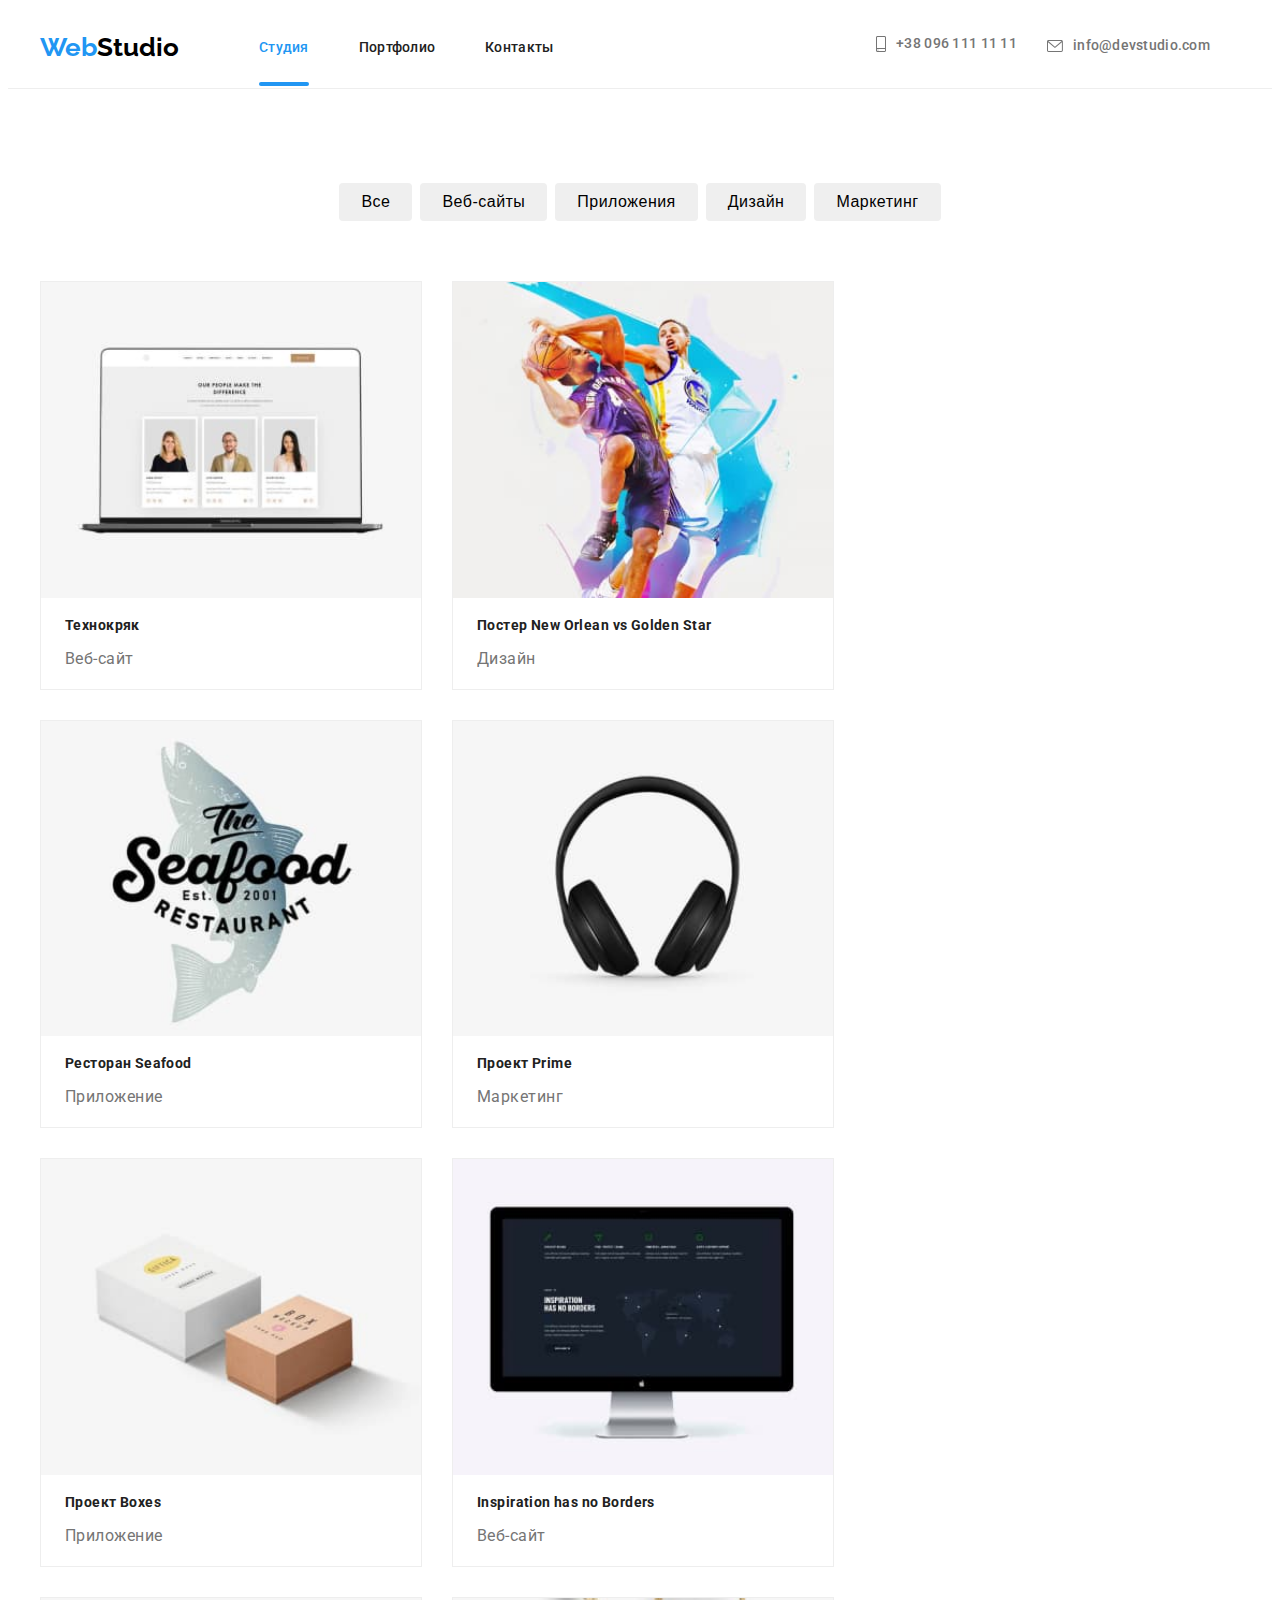
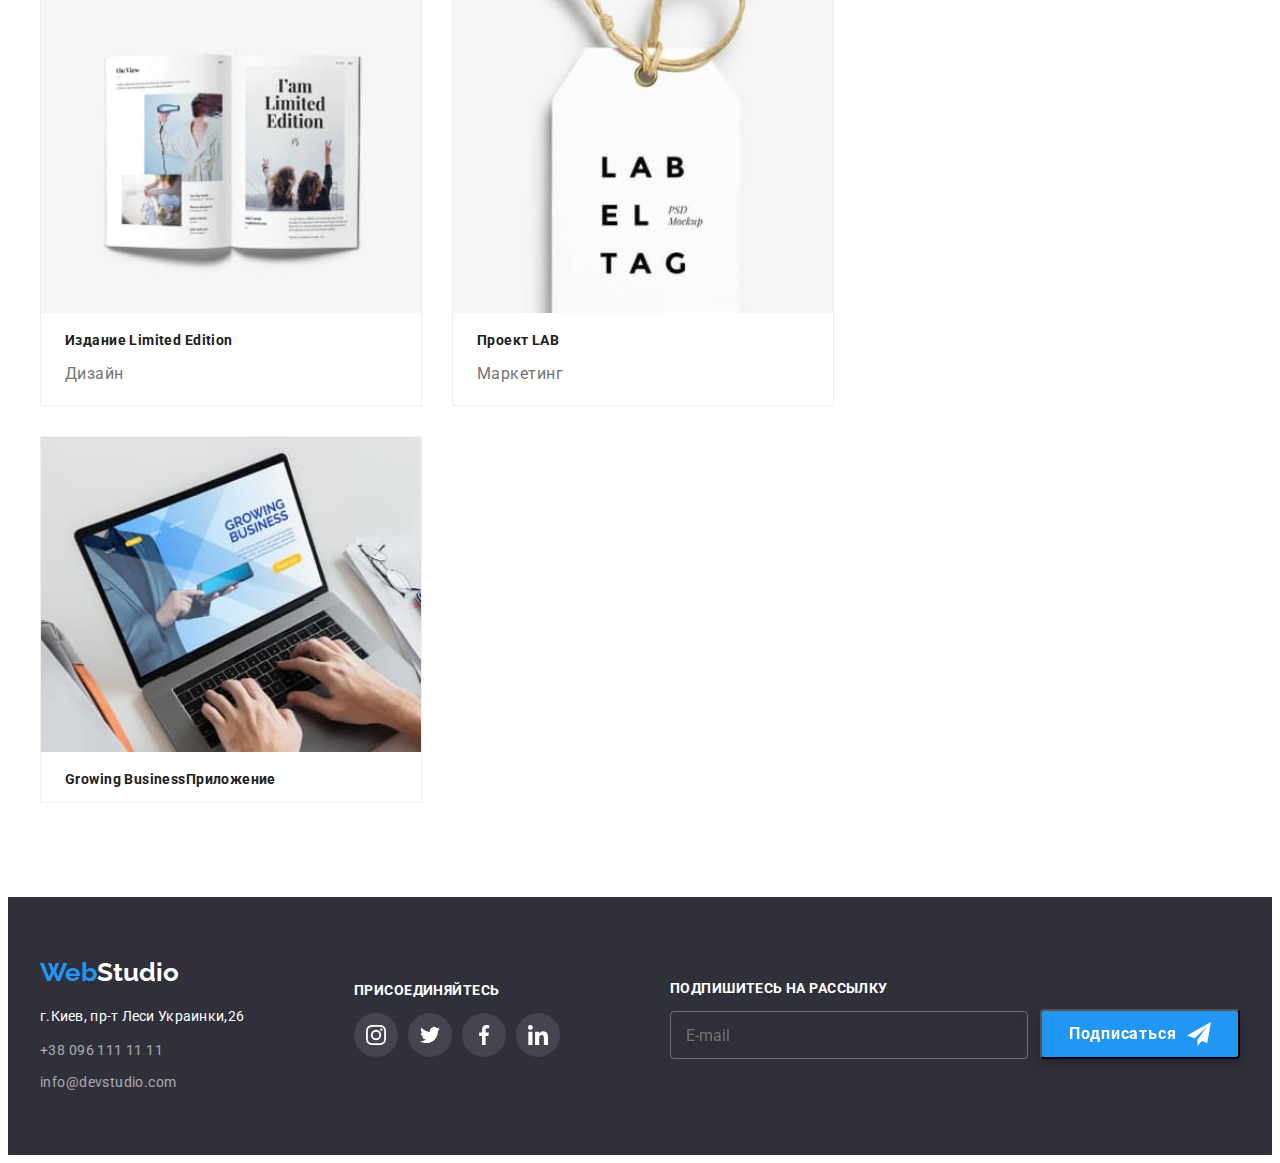
==== commit edc091a9: "01.03.1" ====
--- a/portfolio.html
+++ b/portfolio.html
@@ -103,15 +103,14 @@
                   <a href="" class="product-link">
                     <div class="positionabs">  
                    <img srcset="
-                   ./image-portfolio/tehnocryac-354.jpg 354w,
-                   ./image-portfolio/tehnocryac-370.jpg 370w,
-                   ./image-portfolio/tehnocryac-450.jpg 450w,
-                   ./image-portfolio/tehnocryac-708.jpg 708w,
-                   ./image-portfolio/tehnocryac-740.jpg 740w,
-                   ./image-portfolio/tehnocryac-900.jpg 900w,
-
-
-                  " src="./image-portfolio/tehnocryac-450.jpg" alt="Картинка с изображением ноутбука" class="imgportjpg"
+                   ./image-portfolio/tehnocryac-354.jpg 1x,
+                   ./image-portfolio/tehnocryac-370.jpg 1x,
+                   ./image-portfolio/tehnocryac-450.jpg 1x,
+                   ./image-portfolio/tehnocryac-708.jpg 2x,
+                   ./image-portfolio/tehnocryac-740.jpg 2x,
+                   ./image-portfolio/tehnocryac-900.jpg 2x,
+                  "
+                  src="./image-portfolio/tehnocryac-354.jpg" alt="Картинка с изображением ноутбука" class="imgportjpg"
                   sizen="(min-width:1200px)33vw, (min-width:768px)50vw,100vw">
                    <p class="imgportp">Технокряк это современная площадка распостранения коронавируса. Компании используют эту платформу для цифрового шпионажа и атак на защищенные сервера конкурентов.</p>
                 </div >
@@ -125,15 +124,15 @@
                 <a href="" class="product-link">
                     <div class="positionabs">
                     <img srcset="
-                                       ./image-portfolio/orlean-354.jpg 354w,
-                                       ./image-portfolio/orlean-370.jpg 370w,
-                                       ./image-portfolio/orlean-450.jpg 450w,
-                                       ./image-portfolio/orlean-708.jpg 708w,
-                                       ./image-portfolio/orlean-740.jpg 740w,
-                                       ./image-portfolio/orlean-900.jpg 900w,
-                    
-                    
-                                      " src="./image-portfolio/orlean-450.jpg" alt="Картинка с изображением ноутбука"
+                                       ./image-portfolio/orlean-354.jpg 1x,
+                                       ./image-portfolio/orlean-370.jpg 1x,
+                                       ./image-portfolio/orlean-450.jpg 1x,
+                                       ./image-portfolio/orlean-708.jpg 2x,
+                                       ./image-portfolio/orlean-740.jpg 2x,
+                                       ./image-portfolio/orlean-900.jpg 2x,
+                    
+                    
+                                      " src="./image-portfolio/orlean-354.jpg" alt="Картинка с изображением ноутбука"
                         class="imgportjpg" sizen="(min-width:1200px)33vw, (min-width:768px)50vw,100vw">
                     <p class="imgportp">Технокряк это современная площадка распостранения коронавируса. Компании используют эту платформу для цифрового шпионажа и атак на защищенные сервера конкурентов.</p>
                     </div>
@@ -147,15 +146,15 @@
                 <a href="" class="product-link">
                     <div class="positionabs">
                     <img srcset="
-                                       ./image-portfolio/seafood-354.jpg 354w,
-                                       ./image-portfolio/seafood-370.jpg 370w,
-                                       ./image-portfolio/seafood-450.jpg 450w,
-                                       ./image-portfolio/seafood-708.jpg 708w,
-                                       ./image-portfolio/seafood-740.jpg 740w,
-                                       ./image-portfolio/seafood-900.jpg 900w,
-                    
-                    
-                                      " src="./image-portfolio/seafood-450.jpg" alt="Картинка с изображением ноутбука"
+                                       ./image-portfolio/seafood-354.jpg 1x,
+                                       ./image-portfolio/seafood-370.jpg 1x,
+                                       ./image-portfolio/seafood-450.jpg 1x,
+                                       ./image-portfolio/seafood-708.jpg 2x,
+                                       ./image-portfolio/seafood-740.jpg 2x,
+                                       ./image-portfolio/seafood-900.jpg 2x,
+                    
+                    
+                                      " src="./image-portfolio/seafood-354.jpg" alt="Картинка с изображением ноутбука"
                         class="imgportjpg" sizen="(min-width:1200px)33vw, (min-width:768px)50vw,100vw">
                     <p class="imgportp">Технокряк это современная площадка распостранения коронавируса. Компании используют эту платформу для цифрового шпионажа и атак на защищенные сервера конкурентов.</p>
                     </div>
@@ -169,15 +168,15 @@
                 <a href="" class="product-link">
                     <div class="positionabs">
                     <img srcset="
-                                       ./image-portfolio/prime-354.jpg 354w,
-                                       ./image-portfolio/prime-370.jpg 370w,
-                                       ./image-portfolio/prime-450.jpg 450w,
-                                       ./image-portfolio/prime-708.jpg 708w,
-                                       ./image-portfolio/prime-740.jpg 740w,
-                                       ./image-portfolio/prime-900.jpg 900w,
-                    
-                    
-                                      " src="./image-portfolio/prime-450.jpg" alt="Картинка с изображением ноутбука"
+                                       ./image-portfolio/prime-354.jpg 1x,
+                                       ./image-portfolio/prime-370.jpg 1x,
+                                       ./image-portfolio/prime-450.jpg 1x,
+                                       ./image-portfolio/prime-708.jpg 2x,
+                                       ./image-portfolio/prime-740.jpg 2x,
+                                       ./image-portfolio/prime-900.jpg 2x,
+                    
+                    
+                                      " src="./image-portfolio/prime-354.jpg" alt="Картинка с изображением ноутбука"
                         class="imgportjpg" sizen="(min-width:1200px)33vw, (min-width:768px)50vw,100vw">
                      <p class="imgportp">Технокряк это современная площадка распостранения коронавируса. Компании используют эту платформу для цифрового шпионажа и атак на защищенные сервера конкурентов.</p>
                     </div>
@@ -191,15 +190,15 @@
                 <a href="" class="product-link">
                     <div class="positionabs">
                     <img srcset="
-                                       ./image-portfolio/boxes-354.jpg 354w,
-                                       ./image-portfolio/boxes-370.jpg 370w,
-                                       ./image-portfolio/boxes-450.jpg 450w,
-                                       ./image-portfolio/boxes-708.jpg 708w,
-                                       ./image-portfolio/boxes-740.jpg 740w,
-                                       ./image-portfolio/boxes-900.jpg 900w,
-                    
-                    
-                                      " src="./image-portfolio/boxes-450.jpg" alt="Картинка с изображением ноутбука"
+                                       ./image-portfolio/boxes-354.jpg 1x,
+                                       ./image-portfolio/boxes-370.jpg 1x,
+                                       ./image-portfolio/boxes-450.jpg 1x,
+                                       ./image-portfolio/boxes-708.jpg 2x,
+                                       ./image-portfolio/boxes-740.jpg 2x,
+                                       ./image-portfolio/boxes-900.jpg 2x,
+                    
+                    
+                                      " src="./image-portfolio/boxes-354.jpg" alt="Картинка с изображением ноутбука"
                         class="imgportjpg" sizen="(min-width:1200px)33vw, (min-width:768px)50vw,100vw">
                     <p class="imgportp">Технокряк это современная площадка распостранения коронавируса. Компании используют эту платформу для цифрового шпионажа и атак на защищенные сервера конкурентов.</p>
                     </div>
@@ -213,15 +212,15 @@
                 <a href="" class="product-link">
                     <div class="positionabs">
                     <img srcset="
-                                       ./image-portfolio/inspiration-354.jpg 354w,
-                                       ./image-portfolio/inspiration-370.jpg 370w,
-                                       ./image-portfolio/inspiration-450.jpg 450w,
-                                       ./image-portfolio/inspiration-708.jpg 708w,
-                                       ./image-portfolio/inspiration-740.jpg 740w,
-                                       ./image-portfolio/inspiration-900.jpg 900w,
-                    
-                    
-                                      " src="./image-portfolio/inspiration-450.jpg" alt="Картинка с изображением ноутбука"
+                                       ./image-portfolio/inspiration-354.jpg 1x,
+                                       ./image-portfolio/inspiration-370.jpg 1x,
+                                       ./image-portfolio/inspiration-450.jpg 1x,
+                                       ./image-portfolio/inspiration-708.jpg 2x,
+                                       ./image-portfolio/inspiration-740.jpg 2x,
+                                       ./image-portfolio/inspiration-900.jpg 2x,
+                    
+                    
+                                      " src="./image-portfolio/inspiration-354.jpg" alt="Картинка с изображением ноутбука"
                         class="imgportjpg" sizen="(min-width:1200px)33vw, (min-width:768px)50vw,100vw">
                     <p class="imgportp">Технокряк это современная площадка распостранения коронавируса. Компании используют эту платформу для цифрового шпионажа и атак на защищенные сервера конкурентов.</p>
                     </div>
@@ -235,15 +234,15 @@
                 <a href="" class="product-link">
                     <div class="positionabs">
                     <img srcset="
-                                       ./image-portfolio/limited-354.jpg 354w,
-                                       ./image-portfolio/limited-370.jpg 370w,
-                                       ./image-portfolio/limited-450.jpg 450w,
-                                       ./image-portfolio/limited-708.jpg 708w,
-                                       ./image-portfolio/limited-740.jpg 740w,
-                                       ./image-portfolio/limited-900.jpg 900w,
-                    
-                    
-                                      " src="./image-portfolio/limited-450.jpg" alt="Картинка с изображением ноутбука"
+                                       ./image-portfolio/limited-354.jpg 1x,
+                                       ./image-portfolio/limited-370.jpg 1x,
+                                       ./image-portfolio/limited-450.jpg 1x,
+                                       ./image-portfolio/limited-708.jpg 2x,
+                                       ./image-portfolio/limited-740.jpg 2x,
+                                       ./image-portfolio/limited-900.jpg 2x,
+                    
+                    
+                                      " src="./image-portfolio/limited-354.jpg" alt="Картинка с изображением ноутбука"
                         class="imgportjpg" sizen="(min-width:1200px)33vw, (min-width:768px)50vw,100vw">
                     <p class="imgportp">Технокряк это современная площадка распостранения коронавируса. Компании используют эту платформу для цифрового шпионажа и атак на защищенные сервера конкурентов.</p>
                     </div>
@@ -257,15 +256,15 @@
                 <a href="" class="product-link">
                     <div class="positionabs">
                     <img srcset="
-                                       ./image-portfolio/lab-354.jpg 354w,
-                                       ./image-portfolio/lab-370.jpg 370w,
-                                       ./image-portfolio/lab-450.jpg 450w,
-                                       ./image-portfolio/lab-708.jpg 708w,
-                                       ./image-portfolio/lab-740.jpg 740w,
-                                       ./image-portfolio/lab-900.jpg 900w,
-                    
-                    
-                                      " src="./image-portfolio/lab-450.jpg" alt="Картинка с изображением ноутбука"
+                                       ./image-portfolio/lab-354.jpg 1x,
+                                       ./image-portfolio/lab-370.jpg 1x,
+                                       ./image-portfolio/lab-450.jpg 1x,
+                                       ./image-portfolio/lab-708.jpg 2x,
+                                       ./image-portfolio/lab-740.jpg 2x,
+                                       ./image-portfolio/lab-900.jpg 2x,
+                    
+                    
+                                      " src="./image-portfolio/lab-354.jpg" alt="Картинка с изображением ноутбука"
                         class="imgportjpg" sizen="(min-width:1200px)33vw, (min-width:768px)50vw,100vw">
                     <p class="imgportp">Технокряк это современная площадка распостранения коронавируса. Компании используют эту платформу для цифрового шпионажа и атак на защищенные сервера конкурентов.</p>
                     </div>
@@ -279,20 +278,19 @@
                 <a href="" class="product-link">
                     <div class="positionabs">
                     <img srcset="
-                                       ./image-portfolio/business-354.jpg 354w,
-                                       ./image-portfolio/business-370.jpg 370w,
-                                       ./image-portfolio/business-450.jpg 450w,
-                                       ./image-portfolio/business-708.jpg 708w,
-                                       ./image-portfolio/business-740.jpg 740w,
-                                       ./image-portfolio/business-900.jpg 900w,
-                    
-                    
-                                      " src="./image-portfolio/business-450.jpg" alt="Картинка с изображением ноутбука"
-                        class="imgportjpg" sizen="(min-width:1200px)33vw, (min-width:768px)50vw,100vw">
-                    <p class="imgportp">Технокряк это современная площадка распостранения коронавируса. Компании используют эту платформу для цифрового шпионажа и атак на защищенные сервера конкурентов.</p>
-                    </div>
-                    <div class="card">
-                    <h2 class="card-title work">Growing Business</h2>
+                    ./image-portfolio/business-354.jpg 1x,
+                    ./image-portfolio/business-708.jpg 2x,
+                    ./image-portfolio/business-370.jpg 1x,
+                    ./image-portfolio/business-740.jpg 2x,
+                    ./image-portfolio/business-450.jpg 1x,      
+                    ./image-portfolio/business-900.jpg 2x,                              
+            "
+            src="./image-portfolio/business-354.jpg" alt="Картинка с изображением ноутбука"
+                        class="imgportjpg" sizen="(min-width:1200px)33vw, (min-width:768px)50vw,100vw">
+                    <p class="imgportp">Технокряк это современная площадка распостранения коронавируса. Компании используют эту платформу для цифрового шпионажа и атак на защищенные сервера конкурентов.</p>
+                    </div>
+                    <div class="card">
+                    <h2 class="card-title work">Growing Business</h22
                     <p class="kind">Приложение</p>
                     </div>
                 </a>
--- a/css/main.min.css
+++ b/css/main.min.css
@@ -1,2 +1,2 @@
-:root{--accent: #2196f3;--primery-text-color: #757575;--white: #ffffff;--black: #000000;--secondary-text-color: #212121;--secondary-bgcolor: #f5f4fa;--whiitetrans: rgba(255, 255, 255, 60%);--timecubic: 250ms, cubic-bezier(0.4, 0, 0.2, 1)}body{background-color:var(--white);color:var(--primery-text-color);font-family:roboto, sans-serif;font-style:normal;font-size:14px;line-height:1.71}a{text-decoration:none}.conteiner{margin-left:auto;margin-right:auto;padding-left:15px;padding-right:15px;position:relative}@media screen and (min-width: 480px){.conteiner{width:480px}}@media screen and (min-width: 768px){.conteiner{width:768px}}@media screen and (min-width: 1200px){.conteiner{width:1200px}}.list{list-style:none;margin-top:0px;margin-bottom:0px;padding-top:0px;padding-bottom:0px}.section-title{margin-top:0px;margin-bottom:10px;color:var(--secondary-text-color);font-weight:bold;font-size:14px;line-height:1.14;letter-spacing:0.03em}@media screen and (max-width: 767px){.section-title{text-align:center}}.site-nav{padding-top:60px;padding-bottom:60px;padding-left:0px;margin:0px}@media screen and (min-width: 768px){.site-nav{display:-webkit-box;display:-ms-flexbox;display:flex;-ms-flex-wrap:wrap;flex-wrap:wrap;margin:-15px}}.page{position:relative}@media screen and (min-width: 768px){.headermenu{display:-webkit-box;display:-ms-flexbox;display:flex;-webkit-box-align:center;-ms-flex-align:center;align-items:center}.headermenu .menu-button{display:none}}.headr-line{display:-webkit-box;display:-ms-flexbox;display:flex;-webkit-box-pack:justify;-ms-flex-pack:justify;justify-content:space-between;-webkit-box-align:center;-ms-flex-align:center;align-items:center;height:60px}@media screen and (min-width: 768px){.headr-line{padding-right:80px;height:80px}}@media screen and (max-width: 767px){.menu-container{display:none;position:absolute;top:100%;left:0;width:100%}.menu-container.is-open{display:block;background-color:white}}@media screen and (min-width: 768px){.menu-container{display:-webkit-box;display:-ms-flexbox;display:flex;-webkit-box-pack:justify;-ms-flex-pack:justify;justify-content:space-between;-webkit-box-flex:1;-ms-flex-positive:1;flex-grow:1;height:60px}}.logo{margin-right:93px;color:var(--accent);font-family:raleway, sans-serif;font-weight:bold;font-size:26px;line-height:1.2;-webkit-transition-property:color;transition-property:color;-webkit-transition-timing-function:cubic-bezier(0.4, 0, 0.2, 1);transition-timing-function:cubic-bezier(0.4, 0, 0.2, 1);-webkit-transition-duration:250ms;transition-duration:250ms}.logo:hover,.logo:focus{color:var(--black)}@media screen and (min-width: 768px){.logo{margin-right:0px}}.logo-black{color:var(--black);-webkit-transition-property:color;transition-property:color;-webkit-transition-timing-function:cubic-bezier(0.4, 0, 0.2, 1);transition-timing-function:cubic-bezier(0.4, 0, 0.2, 1);-webkit-transition-duration:250ms;transition-duration:250ms}.logo-black:hover,.logo-black:focus{color:var(--accent)}.menu-button{display:-webkit-inline-box;display:-ms-inline-flexbox;display:inline-flex;padding:0px;margin:0px;border:none;background-color:transparent;fill:currentColor}.menu-button:hover,.menu-button:focus{fill:var(--accent)}.menu-button.is-open .icon-cross{display:block}.menu-button .icon-menu{display:block}.menu-button.is-open .icon-menu{display:none}.menu-button .icon-cross{display:none}.social{padding-top:32px;padding-bottom:48px}@media screen and (min-width: 768px){.social{display:none}}.social-text{padding-left:10px;padding-right:10px;font-family:Roboto;font-style:normal;font-weight:500;font-size:18px;line-height:22px;letter-spacing:0.02em;color:var(--accent);border-right:1px solid rgba(33,33,33,0.2)}.social-text:last-child{border-right:none}.social-text:first-child{padding-left:0px}@media screen and (max-width: 767px){.menu-container{display:none;position:absolute;top:100%;left:0;width:100%}.menu-container.is-open{display:block;z-index:2}}@media screen and (min-width: 768px){.menu-container{display:-webkit-box;display:-ms-flexbox;display:flex;-webkit-box-pack:justify;-ms-flex-pack:justify;justify-content:space-between;-webkit-box-flex:1;-ms-flex-positive:1;flex-grow:1;padding:0px}}@media screen and (max-width: 767px){.item{padding-top:32px}}@media screen and (min-width: 768px){.navigation .current{color:var(--accent);position:relative}}.navigation .current::after{position:absolute;bottom:-31px;right:0px;content:"";height:4px;left:0px;background-color:var(--accent);border-radius:2px}@media screen and (max-width: 767px){.navigation .current::after{height:0px}}.link{color:var(--secondary-text-color);font-weight:500;font-size:14px;line-height:1.14;letter-spacing:0.02em;-webkit-transition-property:color;transition-property:color;-webkit-transition-timing-function:cubic-bezier(0.4, 0, 0.2, 1);transition-timing-function:cubic-bezier(0.4, 0, 0.2, 1);-webkit-transition-duration:250ms;transition-duration:250ms}.link:hover,.link:focus{color:var(--accent)}@media screen and (max-width: 767px){.link{font-size:40px;line-height:1.18}}@media screen and (min-width: 768px){.navigation{display:-webkit-box;display:-ms-flexbox;display:flex;-webkit-box-align:center;-ms-flex-align:center;align-items:center;padding:0px}}@media screen and (max-width: 767px){.navigation{padding-bottom:300px}}@media screen and (min-width: 768px){.item{padding-right:50px}.item:last-child{padding-right:0px}}.contacts{display:-webkit-box;display:-ms-flexbox;display:flex;-webkit-box-pack:center;-ms-flex-pack:center;justify-content:center}@media screen and (max-width: 1199px){.contacts{-webkit-box-orient:vertical;-webkit-box-direction:normal;-ms-flex-direction:column;flex-direction:column}}@media screen and (min-width: 1200px){.contacts{-webkit-box-orient:horizontal;-webkit-box-direction:normal;-ms-flex-direction:row;flex-direction:row;-webkit-box-align:center;-ms-flex-align:center;align-items:center}}@media screen and (min-width: 1200px){.contact-items{padding-right:30px}}@media screen and (max-width: 767px){.contact-items{font-size:24px}}.contact-items-telmailto{display:-webkit-inline-box;display:-ms-inline-flexbox;display:inline-flex;-webkit-box-align:center;-ms-flex-align:center;align-items:center;color:var(--primery-text-color);font-weight:500;font-size:14px;line-height:1.14;letter-spacing:0.02em;-webkit-transition-property:color, fill;transition-property:color, fill;-webkit-transition-timing-function:cubic-bezier(0.4, 0, 0.2, 1);transition-timing-function:cubic-bezier(0.4, 0, 0.2, 1);-webkit-transition-duration:250ms;transition-duration:250ms}.contact-items-telmailto:hover,.contact-items-telmailto:focus{color:var(--accent);fill:var(--accent)}@media screen and (max-width: 767px){.contact-items-telmailto:hover,.contact-items-telmailto:focus{font-size:34px}}.envelope{margin-right:10px;background-size:contain}.smartphone::before{content:"";background-image:url(../icon/smartphone.svg);width:10px;height:16px;margin-right:10px;background-size:contain}.itemsvg{fill:currentColor;margin-right:10px;-webkit-transition-property:fill;transition-property:fill;-webkit-transition-timing-function:cubic-bezier(0.4, 0, 0.2, 1);transition-timing-function:cubic-bezier(0.4, 0, 0.2, 1);-webkit-transition-duration:250ms;transition-duration:250ms}.itemsvg:hover,.itemsvg:focus{fill:var(--accent)}@media screen and (max-width: 767px){.itemsvg{display:none}}.section-order{background-image:-webkit-gradient(linear, left top, right top, from(rgba(47,48,58,0.4)), to(rgba(47,48,58,0.4))),url(../image/fonmobile.jpg);background-image:linear-gradient(to right, rgba(47,48,58,0.4), rgba(47,48,58,0.4)),url(../image/fonmobile.jpg);background-repeat:no-repeat;background-position:center;background-size:cover;background-color:var(--primery-text-color);margin-left:auto;margin-right:auto;-webkit-box-align:center;-ms-flex-align:center;align-items:center;text-align:center}@media screen and (min-device-pixel-ratio: 2), screen and (-webkit-min-device-pixel-ratio: 2), screen and (min-resolution: 192dpi), screen and (min-resolution: 2dppx){.section-order{background-image:-webkit-gradient(linear, left top, right top, from(rgba(47,48,58,0.4)), to(rgba(47,48,58,0.4))),url("../image/fonmobile2x.jpg");background-image:linear-gradient(to right, rgba(47,48,58,0.4), rgba(47,48,58,0.4)),url("../image/fonmobile2x.jpg")}}@media screen and (min-width: 768px){.section-order{background-image:-webkit-gradient(linear, left top, right top, from(rgba(47,48,58,0.4)), to(rgba(47,48,58,0.4))),url("../image/fontablet.jpg");background-image:linear-gradient(to right, rgba(47,48,58,0.4), rgba(47,48,58,0.4)),url("../image/fontablet.jpg")}}@media screen and (min-width: 768px) and (min-device-pixel-ratio: 2), screen and (min-width: 768px) and (-webkit-min-device-pixel-ratio: 2), screen and (min-width: 768px) and (min-resolution: 192dpi), screen and (min-width: 768px) and (min-resolution: 2dppx){.section-order{background-image:-webkit-gradient(linear, left top, right top, from(rgba(47,48,58,0.4)), to(rgba(47,48,58,0.4))),url("../image/fontablet2x.jpg");background-image:linear-gradient(to right, rgba(47,48,58,0.4), rgba(47,48,58,0.4)),url("../image/fontablet2x.jpg")}}@media screen and (min-width: 768px) and (min-width: 1200px){.section-order{min-height:600px;background-image:-webkit-gradient(linear, left top, right top, from(rgba(47,48,58,0.4)), to(rgba(47,48,58,0.4))),url("../image/fondesctop.jpg");background-image:linear-gradient(to right, rgba(47,48,58,0.4), rgba(47,48,58,0.4)),url("../image/fondesctop.jpg")}}@media screen and (min-width: 768px) and (min-width: 1200px) and (min-device-pixel-ratio: 2), screen and (min-width: 768px) and (min-width: 1200px) and (-webkit-min-device-pixel-ratio: 2), screen and (min-width: 768px) and (min-width: 1200px) and (min-resolution: 192dpi), screen and (min-width: 768px) and (min-width: 1200px) and (min-resolution: 2dppx){.section-order{background-image:-webkit-gradient(linear, left top, right top, from(rgba(47,48,58,0.4)), to(rgba(47,48,58,0.4))),url("../image/fondesctop2x.jpg");background-image:linear-gradient(to right, rgba(47,48,58,0.4), rgba(47,48,58,0.4)),url("../image/fondesctop2x.jpg")}}.conteinermenu{padding-top:118px;padding-bottom:118px;padding-left:60px;padding-right:60px}@media screen and (min-width: 1200px){.conteinermenu{padding-top:203px;padding-bottom:203px}}.accentpage{margin-top:0px;margin-bottom:30px;margin-left:auto;margin-right:auto;color:var(--white);max-width:696px;font-weight:900;font-size:44px;line-height:1.36;text-align:center;letter-spacing:0.06em}@media screen and (max-width: 767px){.accentpage{font-size:26px;line-height:1.61}}.button{font-weight:500;font-size:16px;line-height:1.63;text-align:center;letter-spacing:0.03em;border-radius:4px;padding:6px 22px;min-width:73px;border:0px;-webkit-transition-property:color, background-color;transition-property:color, background-color;-webkit-transition-timing-function:cubic-bezier(0.4, 0, 0.2, 1);transition-timing-function:cubic-bezier(0.4, 0, 0.2, 1);-webkit-transition-duration:250ms;transition-duration:250ms}.button.primery{color:var(--white);background-color:var(--accent);font-weight:bold;font-size:16px;line-height:1.88;letter-spacing:0.06em}.section-aboutus{padding-top:94px;padding-bottom:94px}@media screen and (max-width: 768px){.section-aboutus{padding-top:60px;padding-bottom:60px}}.specification{list-style:none;margin:0px;padding:0px}@media screen and (min-width: 768px){.specification{display:-webkit-box;display:-ms-flexbox;display:flex;-ms-flex-wrap:wrap;flex-wrap:wrap;margin:-15px}}.specification-elem{position:relative;padding-right:0px;padding-left:0px;margin:0px}@media screen and (min-width: 768px){.specification-elem{width:calc((100% - 4 * 15px) / 2);margin:15px}}@media screen and (min-width: 1200px){.specification-elem{width:calc((100% - 8 * 15px) / 4)}}@media screen and (max-width: 767px){.specification-elem:not(:last-child){margin-bottom:30px}}.elem-title{margin-top:0px;margin-bottom:10px;color:var(--secondary-text-color);font-weight:bold;font-size:14px;line-height:1.14;letter-spacing:0.03em}@media screen and (max-width: 767px){.elem-title{text-align:center}}.img{display:block}.secondary{color:var(--black);background-color:#f5f4fa}.elem-discription{margin:0px}.scenery::before{display:block;content:"";height:120px;background-image:url(../image/antenna.svg);background-size:70px 70px;background-repeat:no-repeat;background-position:center;background-color:var(--secondary-bgcolor);margin-bottom:30px;margin-left:0px;margin-right:0px}.scenery:nth-child(2)::before{background-image:url(../image/clock.svg)}.scenery:nth-child(3)::before{background-image:url(../image/diagram.svg)}.scenery:nth-child(4)::before{background-image:url(../image/astronaut.svg)}.flexem .scenery{padding-left:auto;padding-right:auto}.section-categories{display:none}@media screen and (min-width: 1200px){.section-categories{display:-webkit-box;display:-ms-flexbox;display:flex}}.categories{padding-bottom:94px}@media screen and (max-width: 768px){.categories{display:none}}@media screen and (min-width: 1200px){.categories{display:-webkit-box;display:-ms-flexbox;display:flex;-ms-flex-wrap:wrap;flex-wrap:wrap;margin:-15px}}.box{width:100%}.categories-set-elem{margin:15px;position:relative}@media screen and (min-width: 1200px){.categories-set-elem{width:calc((100% - 6 * 15px) / 3)}}.flexemp{position:absolute;display:-webkit-box;display:-ms-flexbox;display:flex;bottom:7px;-webkit-box-pack:center;-ms-flex-pack:center;justify-content:center;-webkit-box-align:center;-ms-flex-align:center;align-items:center;right:0px;left:0px;height:70px;margin-top:0px;margin-bottom:0px;background-color:rgba(47,48,58,0.8);font-family:Roboto;font-style:normal;font-weight:bold;font-size:14px;line-height:1.14;text-align:center;letter-spacing:0.03em;color:#ffffff}.aboutzag{font-family:Roboto;font-style:normal;font-weight:bold;font-size:36px;line-height:42px;text-align:center;letter-spacing:0.03em;color:#212121}.categories-set{padding:0;margin:-15px;display:-webkit-box;display:-ms-flexbox;display:flex;padding-bottom:94px}@media screen and (max-width: 1199px){.categories-set{display:block}}.categories-set-elem{padding:0px;margin:15px;width:calc((100% - 6 * 15px) / 3)}.categories-title{margin-bottom:60px}.section-team{background-color:#f5f4fa;padding-top:60px;padding-bottom:60px}.piople{width:100%;display:block;padding:0px;margin:0px}@media screen and (min-width: 768px){.piople{display:-webkit-box;display:-ms-flexbox;display:flex;-ms-flex-wrap:wrap;flex-wrap:wrap;margin:-15px}}.profession{margin-top:0px;margin-bottom:20px;font-weight:normal;font-size:16px;line-height:1.18;text-align:center;letter-spacing:0.03em}.name{margin-top:0px;margin-bottom:10px;font-weight:500;font-size:16px;line-height:1.18;text-align:center;letter-spacing:0.03em}.card{padding-left:24px;padding-right:24px}.card-comand{display:block;padding-top:30px;padding-bottom:30px;background-color:var(--white)}.piople-elem{padding-right:0px;padding-left:0px;-webkit-box-shadow:0px 1px 3px rgba(0,0,0,0.12),0px 1px 1px rgba(0,0,0,0.14),0px 2px 1px rgba(0,0,0,0.2);box-shadow:0px 1px 3px rgba(0,0,0,0.12),0px 1px 1px rgba(0,0,0,0.14),0px 2px 1px rgba(0,0,0,0.2);border-radius:0px 0px 4px 4px}@media screen and (min-width: 768px){.piople-elem{width:calc((100% - 4 * 15px) / 2);margin:15px}}@media screen and (min-width: 1200px){.piople-elem{width:calc((100% - 8 * 15px) / 4)}}@media screen and (max-width: 767px){.piople-elem:not(:last-child){margin-bottom:30px}}.piople-foto{width:100%}.socseti{display:-webkit-box;display:-ms-flexbox;display:flex;list-style:none;-webkit-box-pack:center;-ms-flex-pack:center;justify-content:center;padding-left:32px;padding-right:32px;padding-top:0px;padding-bottom:0px}.socsetiicon{display:-webkit-inline-box;display:-ms-inline-flexbox;display:inline-flex;width:44px;height:44px;border-color:var(--primery-text-color);-webkit-box-pack:center;-ms-flex-pack:center;justify-content:center;-webkit-box-align:center;-ms-flex-align:center;align-items:center;border-radius:50%;color:var(--color2, #afb1b8);-webkit-transition-property:color, background-color;transition-property:color, background-color;-webkit-transition-timing-function:cubic-bezier(0.4, 0, 0.2, 1);transition-timing-function:cubic-bezier(0.4, 0, 0.2, 1);-webkit-transition-duration:250ms;transition-duration:250ms}.socsetiicon:hover,.socsetiicon:focus{background-color:var(--accent);color:var(--white)}.grey{fill:currentColor}.img{width:100%}.zag{padding-bottom:30px;margin:0px;font-weight:bold;font-size:36px;line-height:1.16;text-align:center;letter-spacing:0.03em;color:var(--secondary-text-color)}@media screen and (min-width: 1200px){.zag{padding-bottom:60px}}.section-clients{padding-top:94px;padding-bottom:94px}@media screen and (max-width: 767px){.section-clients{padding-top:60px;padding-bottom:60px}}.cardclient{display:-webkit-box;display:-ms-flexbox;display:flex;-ms-flex-wrap:wrap;flex-wrap:wrap;list-style:none;padding:0px;margin-right:-15px}.client{display:-webkit-inline-box;display:-ms-inline-flexbox;display:inline-flex;-webkit-box-pack:center;-ms-flex-pack:center;justify-content:center;-webkit-box-align:center;-ms-flex-align:center;align-items:center;margin:15px;padding:0px;height:90px}@media screen and (max-width: 767px){.client{width:calc((100% - 4 * 15px) / 2)}}@media screen and (min-width: 768px){.client{width:calc((100% - 6 * 15px) / 3)}}@media screen and (min-width: 1200px){.client{width:calc((100% - 12 * 15px) / 6)}}.svga{display:-webkit-inline-box;display:-ms-inline-flexbox;display:inline-flex;-webkit-box-pack:center;-ms-flex-pack:center;justify-content:center;-webkit-box-align:center;-ms-flex-align:center;align-items:center;border:1px solid #afb1b8;border-radius:4%;color:#afb1b8;width:100%;height:100%;outline:none;-webkit-transition-property:color, border;transition-property:color, border;-webkit-transition-timing-function:cubic-bezier(0.4, 0, 0.2, 1);transition-timing-function:cubic-bezier(0.4, 0, 0.2, 1);-webkit-transition-duration:250ms;transition-duration:250ms}.svga:hover,.svga:focus{color:var(--accent);border:1px solid #2196f3}.svga .greyclient{fill:currentColor}.section-title.aboutzag{padding-bottom:30px;margin:0px;font-weight:bold;font-size:36px;line-height:1.16;text-align:center;letter-spacing:0.03em;color:var(--secondary-text-color)}.footer{padding-top:60px;padding-bottom:60px;background-color:#2f303a}.contact{display:-webkit-box;display:-ms-flexbox;display:flex}@media screen and (max-width: 767px){.contact{display:block;text-align:center}}@media screen and (min-width: 768px) and (max-width: 1199px){.contact{-ms-flex-wrap:wrap;flex-wrap:wrap;-webkit-box-pack:center;-ms-flex-pack:center;justify-content:center}}@media screen and (min-width: 1200px){.contact{-webkit-box-pack:justify;-ms-flex-pack:justify;justify-content:space-between}}.footeradres{margin-right:70px}@media screen and (max-width: 767px){.footeradres{margin-right:0px;margin-bottom:60px}}@media screen and (min-width: 768px) and (max-width: 1199px){.footeradres{margin-right:0px;width:50%;text-align:center}}.footerlink{padding-top:12px;margin-right:70px}@media screen and (max-width: 767px){.footerlink{padding-top:0px;margin-right:0px;margin-bottom:60px}}@media screen and (min-width: 768px) and (max-width: 1199px){.footerlink{width:50%;margin-right:0px;text-align:center;padding-top:0px}}.footersubscription{padding-top:12px}@media screen and (max-width: 767px){.footersubscription{padding-top:0px}}@media screen and (min-width: 768px) and (max-width: 1199px){.footersubscription{padding-top:60px}}.logotip{margin-bottom:20px}.logofoot{margin-bottom:20px;color:var(--accent);font-family:raleway, sans-serif;font-weight:bold;font-size:26px;line-height:1.2;-webkit-transition-property:color;transition-property:color;-webkit-transition-timing-function:cubic-bezier(0.4, 0, 0.2, 1);transition-timing-function:cubic-bezier(0.4, 0, 0.2, 1);-webkit-transition-duration:250ms;transition-duration:250ms}.logofoot:hover,.logofoot:focus{color:var(--white)}.white{color:var(--white);-webkit-transition-property:color;transition-property:color;-webkit-transition-timing-function:cubic-bezier(0.4, 0, 0.2, 1);transition-timing-function:cubic-bezier(0.4, 0, 0.2, 1);-webkit-transition-duration:250ms;transition-duration:250ms}.white:hover,.white:focus{color:var(--accent);-webkit-transition:var(--timecubic);transition:var(--timecubic)}.sitenav{color:var(--secondary-text-color);font-weight:500;font-size:14px;line-height:1.14;letter-spacing:0.02em;padding-left:0px}.adres{margin-top:0px;margin-bottom:8px;color:var(--white);font-weight:400}.adres .links{color:var(--whiitetrans);font-weight:normal;font-size:14px;line-height:1.71;letter-spacing:0.03em}.join{font-family:Roboto;font-style:normal;font-weight:bold;font-size:14px;line-height:1.14;letter-spacing:0.03em;text-transform:uppercase;color:#ffffff;padding-top:0px}@media screen and (max-width: 1199px){.join{margin-bottom:20px}}.footericon{list-style:none;display:-webkit-box;display:-ms-flexbox;display:flex;padding-left:0px;padding-top:0px;padding-bottom:0px}@media screen and (max-width: 1199px){.footericon{-webkit-box-pack:center;-ms-flex-pack:center;justify-content:center}}.svgicon{display:block;margin-right:10px}.svgicon:last-child{margin-right:0px}.footerbgicon{display:-webkit-inline-box;display:-ms-inline-flexbox;display:inline-flex;width:44px;height:44px;-webkit-box-pack:center;-ms-flex-pack:center;justify-content:center;-webkit-box-align:center;-ms-flex-align:center;align-items:center;border-radius:50%;background-color:rgba(255,255,255,0.1);-webkit-transition-property:background-color;transition-property:background-color;-webkit-transition-timing-function:cubic-bezier(0.4, 0, 0.2, 1);transition-timing-function:cubic-bezier(0.4, 0, 0.2, 1);-webkit-transition-duration:250ms;transition-duration:250ms}.footerbgicon:hover,.footerbgicon:focus{background-color:var(--accent)}.iconwhite{fill:var(--white)}.sitenav .adres:last-child{margin-bottom:0px}@media screen and (max-width: 767px){.form{display:-webkit-box;display:-ms-flexbox;display:flex;-webkit-box-orient:vertical;-webkit-box-direction:normal;-ms-flex-direction:column;flex-direction:column;-webkit-box-align:center;-ms-flex-align:center;align-items:center}}.subscriptionfoot{padding-top:12px;display:-webkit-box;display:-ms-flexbox;display:flex;-webkit-box-orient:vertical;-webkit-box-direction:normal;-ms-flex-direction:column;flex-direction:column;width:370px;-webkit-box-pack:center;-ms-flex-pack:center;justify-content:center}@media screen and (max-width: 767px){.subscriptionfoot{display:block;width:100%}}.script{font-family:Roboto;font-style:normal;font-weight:bold;font-size:14px;line-height:1.14;letter-spacing:0.03em;text-transform:uppercase;color:#ffffff}@media screen and (min-width: 768px) and (max-width: 1199px){.script{text-align:center}}.inputmail{width:358px;height:48px;margin-top:14px;margin-bottom:14px;margin-right:12px;padding-left:15px;background-color:transparent;color:var(--whiitetrans);font-family:Roboto;font-style:normal;font-weight:normal;font-size:16px;line-height:1.25;border:1px solid rgba(255,255,255,0.3);-webkit-box-sizing:border-box;box-sizing:border-box;-webkit-filter:drop-shadow(0px 4px 4px rgba(0,0,0,0.15));filter:drop-shadow(0px 4px 4px rgba(0,0,0,0.15));border-radius:4px}@media screen and (max-width: 479px){.subscriptionfoot .inputmail{width:100%}}.but{padding-bottom:12px}.but .butmail{display:-webkit-box;display:-ms-flexbox;display:flex;-webkit-box-pack:center;-ms-flex-pack:center;justify-content:center;-webkit-box-align:center;-ms-flex-align:center;align-items:center;width:200px;height:50px;background-color:var(--accent);font-family:Roboto;font-style:normal;font-weight:bold;font-size:16px;line-height:1.88;letter-spacing:0.06em;color:#ffffff;-webkit-filter:drop-shadow(0px 4px 4px rgba(0,0,0,0.25));filter:drop-shadow(0px 4px 4px rgba(0,0,0,0.25));border-radius:4px}.but .butmailspan{margin-right:10px}.butm{padding-bottom:0px}.backdrop{position:fixed;top:0px;left:0px;width:100%;height:100%;background-color:rgba(0,0,0,0.2);overflow-y:scroll}.backdrop.is-hidden{opacity:0;pointer-events:none}.modal{position:absolute;top:46%;left:50%;-webkit-transform:translate(-50%, -50%);transform:translate(-50%, -50%);width:528px;height:581px;background-color:var(--white)}@media screen and (max-width: 767px){.modal{top:30%;width:450px;margin-top:93px;margin-bottom:93px;height:609px}}@media screen and (min-width: 768px) and (max-width: 1199px){.modal{top:42%;width:450px;height:612px}}@media screen and (max-width: 467px){.modal{width:100%}}.current::after{position:absolute;bottom:0px;right:0px;content:"";height:4px;left:0px;background-color:var(--accent);border-radius:2px}.imgport{outline:none;-webkit-transition-property:opacity;transition-property:opacity;-webkit-transition-timing-function:cubic-bezier(0.4, 0, 0.2, 1);transition-timing-function:cubic-bezier(0.4, 0, 0.2, 1);-webkit-transition-duration:250ms;transition-duration:250ms}.imgport:hover .imgportp,.imgport:focus .imgportp{-webkit-transform:translateY(0%);transform:translateY(0%);opacity:1}.flex-elem:hover,.flex-elem:focus{-webkit-box-shadow:0px 1px 1px rgba(0,0,0,0.12),0px 4px 4px rgba(0,0,0,0.06),1px 4px 6px rgba(0,0,0,0.16);box-shadow:0px 1px 1px rgba(0,0,0,0.12),0px 4px 4px rgba(0,0,0,0.06),1px 4px 6px rgba(0,0,0,0.16)}.form{display:-webkit-box;display:-ms-flexbox;display:flex;-webkit-box-align:end;-ms-flex-align:end;align-items:flex-end}@media screen and (max-width: 768px){.form{-webkit-box-orient:vertical;-webkit-box-direction:normal;-ms-flex-direction:column;flex-direction:column;-webkit-box-align:center;-ms-flex-align:center;align-items:center}}.subscription{padding-top:12px;display:-webkit-box;display:-ms-flexbox;display:flex;-webkit-box-orient:vertical;-webkit-box-direction:normal;-ms-flex-direction:column;flex-direction:column;width:370px;-webkit-box-pack:center;-ms-flex-pack:center;justify-content:center}.script{font-family:Roboto;font-style:normal;font-weight:bold;font-size:14px;line-height:1.14;letter-spacing:0.03em;text-transform:uppercase;color:#ffffff}.inputmail{width:358px;height:48px;margin-top:14px;margin-bottom:14px;margin-right:12px;padding-left:15px;background-color:transparent;color:var(--whiitetrans);font-family:Roboto;font-style:normal;font-weight:normal;font-size:16px;line-height:1.25;border:1px solid rgba(255,255,255,0.3);-webkit-box-sizing:border-box;box-sizing:border-box;-webkit-filter:drop-shadow(0px 4px 4px rgba(0,0,0,0.15));filter:drop-shadow(0px 4px 4px rgba(0,0,0,0.15));border-radius:4px}@media screen and (min-width: 1200px){.inputmail{margin-bottom:0px}}.but{padding-bottom:12px}.butmail{display:-webkit-box;display:-ms-flexbox;display:flex;-webkit-box-pack:center;-ms-flex-pack:center;justify-content:center;-webkit-box-align:center;-ms-flex-align:center;align-items:center;width:200px;height:50px;background-color:var(--accent);font-family:Roboto;font-style:normal;font-weight:bold;font-size:16px;line-height:1.88;letter-spacing:0.06em;color:#ffffff;-webkit-filter:drop-shadow(0px 4px 4px rgba(0,0,0,0.25));filter:drop-shadow(0px 4px 4px rgba(0,0,0,0.25));border-radius:4px}.butmailspan{margin-right:10px}.formmodal{position:relative;width:448px;margin-left:auto;margin-right:auto}@media screen and (min-width: 480px){.formmodal{padding-left:40px;padding-right:40px}}@media screen and (max-width: 479px){.formmodal{padding-left:3px;padding-right:3px}}@media screen and (min-width: 768px){.formmodal{width:100%}}.butclose{position:absolute;right:8px;top:8px;width:30px;height:30px;border:1px solid rgba(0,0,0,0.1);background-color:transparent;border-radius:50%}.clos{fill:currentColor;-webkit-transition-property:fill;transition-property:fill;-webkit-transition-timing-function:cubic-bezier(0.4, 0, 0.2, 1);transition-timing-function:cubic-bezier(0.4, 0, 0.2, 1);-webkit-transition-duration:250ms;transition-duration:250ms}.butclose .clos:hover{fill:var(--accent)}.modalzag{font-family:Roboto;font-style:normal;font-weight:bold;font-size:20px;line-height:1.15;text-align:center;letter-spacing:0.03em;color:var(--secondary-text-color);padding-top:40px}@media screen and (max-width: 1199px){.modalzag{padding-left:40px;padding-right:40px;margin-top:0px;margin-bottom:0px}}.form-field{position:relative;display:-webkit-box;display:-ms-flexbox;display:flex;-webkit-box-orient:vertical;-webkit-box-direction:normal;-ms-flex-direction:column;flex-direction:column}.modallab{position:absolute;top:-24px;font-family:Roboto;font-style:normal;font-weight:normal;font-size:12px;line-height:1.16;letter-spacing:0.01em;color:var(--primery-text-color)}@media screen and (max-width: 768px){.modallab{top:-16px}}.modalinput{position:relative;padding-left:36px;height:40px;border:1px solid rgba(33,33,33,0.2);border-radius:4px;background-color:transparent;outline:none;border-color:rgba(33,33,33,0.2);-webkit-transition-property:border-color;transition-property:border-color;-webkit-transition-timing-function:cubic-bezier(0.4, 0, 0.2, 1);transition-timing-function:cubic-bezier(0.4, 0, 0.2, 1);-webkit-transition-duration:250ms;transition-duration:250ms}.commentaries{font-family:Roboto;font-style:normal;font-weight:normal;font-size:12px;line-height:14px;letter-spacing:0.01em;height:120px;border-radius:4px;border:1px solid rgba(33,33,33,0.2);resize:none;padding:12px;-webkit-transition-property:border-color;transition-property:border-color;-webkit-transition-timing-function:cubic-bezier(0.4, 0, 0.2, 1);transition-timing-function:cubic-bezier(0.4, 0, 0.2, 1);-webkit-transition-duration:250ms;transition-duration:250ms}.iconmodal{position:absolute;top:50%;left:12px;-webkit-transform:translateY(-50%);transform:translateY(-50%);padding-right:0px;padding-bottom:0px;fill:var(--secondary-text-color);-webkit-transition-property:fill;transition-property:fill;-webkit-transition-timing-function:cubic-bezier(0.4, 0, 0.2, 1);transition-timing-function:cubic-bezier(0.4, 0, 0.2, 1);-webkit-transition-duration:250ms;transition-duration:250ms}.formtrans{margin-bottom:30px;margin-top:30px}.formtrans:last-child{margin-bottom:10px}.form-field:focus-within>.iconmodal{fill:var(--accent)}.form-field:focus-within>.modalinput{border-color:var(--accent)}.form-field:focus-within>.commentaries{border-color:var(--accent)}textarea::-webkit-input-placeholder{color:rgba(117,117,117,0.5)}.chec{position:relative;display:inline-block}.contract{text-decoration:underline;color:var(--accent)}.checpolicy{font-family:Roboto;font-style:normal;font-weight:normal;font-size:14px;line-height:1.71;letter-spacing:0.03em;color:var(--primery-text-color);padding-left:35px}@media screen and (max-width: 768px){.checpolicy{padding-left:23px;font-size:12px;line-height:1.16}}.checbox{position:absolute;width:1px;height:1px;margin:-1px;border:0;padding:0;clip:rect(0 0 0 0);overflow:hidden}.checsvg{position:absolute;top:50%;left:10px;-webkit-transform:translateY(-50%);transform:translateY(-50%);width:16px;height:15px;border-radius:4px;border:2px solid #000000;margin-right:10px;-webkit-transition-property:bbackground-color;transition-property:bbackground-color;-webkit-transition-timing-function:cubic-bezier(0.4, 0, 0.2, 1);transition-timing-function:cubic-bezier(0.4, 0, 0.2, 1);-webkit-transition-duration:250ms;transition-duration:250ms}@media screen and (max-width: 768px){.checsvg{left:0px;margin-right:0px}}.checbox:checked+.checsvg{background-color:var(--accent);background-origin:border-box;border-color:transparent}.butpolicy{width:200px;height:50px;background-color:var(--accent);font-family:Roboto;font-style:normal;font-weight:bold;font-size:16px;line-height:1.88;letter-spacing:0.06em;color:#ffffff;-webkit-filter:drop-shadow(0px 4px 4px rgba(0,0,0,0.25));filter:drop-shadow(0px 4px 4px rgba(0,0,0,0.25));border-radius:4px;padding-left:auto;padding-right:auto}.cnopka{display:block;margin-top:30px;text-align:center}@media screen and (max-width: 768px){.cnopka{margin-bottom:40px}}.formtrans-com{margin-bottom:20px}.product{-webkit-transition-property:-webkit-box-shadow;transition-property:-webkit-box-shadow;transition-property:box-shadow;transition-property:box-shadow, -webkit-box-shadow;-webkit-transition-timing-function:cubic-bezier(0.4, 0, 0.2, 1);transition-timing-function:cubic-bezier(0.4, 0, 0.2, 1);-webkit-transition-duration:250ms;transition-duration:250ms;border:1px solid #eeeeee}.product:hover,.product:focus{-webkit-box-shadow:0px 1px 1px rgba(0,0,0,0.12),0px 4px 4px rgba(0,0,0,0.06),1px 4px 6px rgba(0,0,0,0.16);box-shadow:0px 1px 1px rgba(0,0,0,0.12),0px 4px 4px rgba(0,0,0,0.06),1px 4px 6px rgba(0,0,0,0.16)}@media screen and (min-width: 768px){.product{width:calc((100% - 4 * 15px) / 2);margin:15px}}@media screen and (min-width: 1200px){.product{width:calc((100% - 6 * 15px) / 3)}}@media screen and (max-width: 767px){.product:not(:last-child){margin-bottom:30px}}.product-link{outline:none;-webkit-transition-property:opacity;transition-property:opacity;-webkit-transition-timing-function:cubic-bezier(0.4, 0, 0.2, 1);transition-timing-function:cubic-bezier(0.4, 0, 0.2, 1);-webkit-transition-duration:250ms;transition-duration:250ms}.product-link:hover .imgportp,.product-link:focus .imgportp{-webkit-transform:translateY(0%);transform:translateY(0%);opacity:1}.imgportjpg{display:block;margin-right:0px;width:100%}.positionabs{position:relative;overflow:hidden;-webkit-transition-property:opacity;transition-property:opacity;-webkit-transition-timing-function:cubic-bezier(0.4, 0, 0.2, 1);transition-timing-function:cubic-bezier(0.4, 0, 0.2, 1);-webkit-transition-duration:250ms;transition-duration:250ms}.positionabs:hover .imgportp,.positionabs:focus .imgportp{opacity:1}.imgportp{position:absolute;opacity:0;outline:none;bottom:0px;top:0px;left:0px;right:0px;bottom:0px;background-color:rgba(33,150,243,0.9);padding-top:63px;padding-bottom:63px;padding-left:24px;padding-right:24px;margin-top:0px;margin-bottom:0px;font-family:Roboto;font-style:normal;font-weight:normal;font-size:18px;line-height:1.55;letter-spacing:0.03em;color:#ffffff;-webkit-transform:translateY(100%);transform:translateY(100%);-webkit-transition:opasity 250ms cubic-bezier(0.4, 0, 0.2, 1),-webkit-transform 250ms cubic-bezier(0.4, 0, 0.2, 1);transition:opasity 250ms cubic-bezier(0.4, 0, 0.2, 1),-webkit-transform 250ms cubic-bezier(0.4, 0, 0.2, 1);transition:transform 250ms cubic-bezier(0.4, 0, 0.2, 1),opasity 250ms cubic-bezier(0.4, 0, 0.2, 1);transition:transform 250ms cubic-bezier(0.4, 0, 0.2, 1),opasity 250ms cubic-bezier(0.4, 0, 0.2, 1),-webkit-transform 250ms cubic-bezier(0.4, 0, 0.2, 1)}.work{font-weight:bold;font-size:18px;line-height:2;letter-spacing:0.06em}.kind{margin-top:0px;margin-bottom:0px;list-style:none;color:var(--primery-text-color);font-weight:normal;font-size:16px;line-height:1.88;letter-spacing:0.03em;padding-bottom:15px}.gallery{padding-top:60px}.gallery-nav{padding:0px;margin:0px}@media screen and (min-width: 768px){.gallery-nav{display:-webkit-box;display:-ms-flexbox;display:flex;-ms-flex-wrap:wrap;flex-wrap:wrap;margin:-15px}}.card-title{margin-top:20px;margin-bottom:10px;color:var(--secondary-text-color);font-weight:bold;font-size:14px;line-height:1.14;letter-spacing:0.03em;padding-left:0px}.portfoliomain{padding-top:94px;padding-bottom:94px}.headerbord{border-bottom:#eeeeee 1px solid}@media screen and (min-width: 468px){.contbutton{display:-webkit-box;display:-ms-flexbox;display:flex;-ms-flex-wrap:wrap;flex-wrap:wrap;padding-left:0px}}@media screen and (min-width: 768px){.contbutton{-webkit-box-pack:center;-ms-flex-pack:center;justify-content:center}}.filtr{margin-right:8px;margin-bottom:15px}.filtr:last-child{margin-right:0px}.site-nav .filtr:last-child{margin-right:0px}.button.portfolio:hover,.button.portfolio:focus{color:var(--white);background-color:var(--accent);font-weight:500;font-size:16px;line-height:1.63;text-align:center;letter-spacing:0.03em}
+:root{--accent: #2196f3;--primery-text-color: #757575;--white: #ffffff;--black: #000000;--secondary-text-color: #212121;--secondary-bgcolor: #f5f4fa;--whiitetrans: rgba(255, 255, 255, 60%);--timecubic: 250ms, cubic-bezier(0.4, 0, 0.2, 1)}body{background-color:var(--white);color:var(--primery-text-color);font-family:roboto, sans-serif;font-style:normal;font-size:14px;line-height:1.71}a{text-decoration:none}.conteiner{margin-left:auto;margin-right:auto;padding-left:15px;padding-right:15px;position:relative}@media screen and (min-width: 480px){.conteiner{width:480px}}@media screen and (min-width: 768px){.conteiner{width:768px}}@media screen and (min-width: 1200px){.conteiner{width:1200px}}.list{list-style:none;margin-top:0px;margin-bottom:0px;padding-top:0px;padding-bottom:0px}.section-title{margin-top:0px;margin-bottom:10px;color:var(--secondary-text-color);font-weight:bold;font-size:14px;line-height:1.14;letter-spacing:0.03em}@media screen and (max-width: 767px){.section-title{text-align:center}}.site-nav{padding-top:60px;padding-bottom:60px;padding-left:0px;margin:0px}@media screen and (min-width: 768px){.site-nav{display:-webkit-box;display:-ms-flexbox;display:flex;-ms-flex-wrap:wrap;flex-wrap:wrap;margin:-15px}}.page{position:relative}@media screen and (min-width: 768px){.headermenu{display:-webkit-box;display:-ms-flexbox;display:flex;-webkit-box-align:center;-ms-flex-align:center;align-items:center}.headermenu .menu-button{display:none}}.headr-line{display:-webkit-box;display:-ms-flexbox;display:flex;-webkit-box-pack:justify;-ms-flex-pack:justify;justify-content:space-between;-webkit-box-align:center;-ms-flex-align:center;align-items:center;height:60px}@media screen and (min-width: 768px){.headr-line{padding-right:80px;height:80px}}@media screen and (max-width: 767px){.menu-container{display:none;position:absolute;top:100%;left:20px;width:100%}.menu-container.is-open{display:block;background-color:white}}@media screen and (min-width: 768px){.menu-container{display:-webkit-box;display:-ms-flexbox;display:flex;-webkit-box-pack:justify;-ms-flex-pack:justify;justify-content:space-between;-webkit-box-flex:1;-ms-flex-positive:1;flex-grow:1;height:60px}}.logo{margin-right:93px;color:var(--accent);font-family:raleway, sans-serif;font-weight:bold;font-size:26px;line-height:1.2;-webkit-transition-property:color;transition-property:color;-webkit-transition-timing-function:cubic-bezier(0.4, 0, 0.2, 1);transition-timing-function:cubic-bezier(0.4, 0, 0.2, 1);-webkit-transition-duration:250ms;transition-duration:250ms}.logo:hover,.logo:focus{color:var(--black)}@media screen and (min-width: 768px){.logo{margin-right:0px}}.logo-black{color:var(--black);-webkit-transition-property:color;transition-property:color;-webkit-transition-timing-function:cubic-bezier(0.4, 0, 0.2, 1);transition-timing-function:cubic-bezier(0.4, 0, 0.2, 1);-webkit-transition-duration:250ms;transition-duration:250ms}.logo-black:hover,.logo-black:focus{color:var(--accent)}.menu-button{display:-webkit-inline-box;display:-ms-inline-flexbox;display:inline-flex;padding:0px;margin:0px;border:none;background-color:transparent;fill:currentColor}.menu-button:hover,.menu-button:focus{fill:var(--accent)}.menu-button.is-open .icon-cross{display:block}.menu-button .icon-menu{display:block}.menu-button.is-open .icon-menu{display:none}.menu-button .icon-cross{display:none}.social{padding-top:32px;padding-bottom:48px}@media screen and (min-width: 768px){.social{display:none}}.social-text{padding-left:10px;padding-right:10px;font-family:Roboto;font-style:normal;font-weight:500;font-size:18px;line-height:22px;letter-spacing:0.02em;color:var(--accent);border-right:1px solid rgba(33,33,33,0.2)}.social-text:last-child{border-right:none}.social-text:first-child{padding-left:0px}@media screen and (max-width: 767px){.menu-container{display:none;position:absolute;top:100%;left:0;width:100%}.menu-container.is-open{display:block;z-index:2}}@media screen and (min-width: 768px){.menu-container{display:-webkit-box;display:-ms-flexbox;display:flex;-webkit-box-pack:justify;-ms-flex-pack:justify;justify-content:space-between;-webkit-box-flex:1;-ms-flex-positive:1;flex-grow:1;padding:0px}}@media screen and (max-width: 767px){.item{padding-top:32px}}@media screen and (min-width: 768px){.navigation .current{color:var(--accent);position:relative}}.navigation .current::after{position:absolute;bottom:-31px;right:0px;content:"";height:4px;left:0px;background-color:var(--accent);border-radius:2px}@media screen and (max-width: 767px){.navigation .current::after{height:0px}}.link{color:var(--secondary-text-color);font-weight:500;font-size:14px;line-height:1.14;letter-spacing:0.02em;-webkit-transition-property:color;transition-property:color;-webkit-transition-timing-function:cubic-bezier(0.4, 0, 0.2, 1);transition-timing-function:cubic-bezier(0.4, 0, 0.2, 1);-webkit-transition-duration:250ms;transition-duration:250ms}.link:hover,.link:focus{color:var(--accent)}@media screen and (max-width: 767px){.link{font-size:40px;line-height:1.18}}@media screen and (min-width: 768px){.navigation{display:-webkit-box;display:-ms-flexbox;display:flex;-webkit-box-align:center;-ms-flex-align:center;align-items:center;padding:0px}}@media screen and (max-width: 767px){.navigation{padding-bottom:300px}}@media screen and (min-width: 768px){.item{padding-right:50px}.item:last-child{padding-right:0px}}.contacts{display:-webkit-box;display:-ms-flexbox;display:flex;-webkit-box-pack:center;-ms-flex-pack:center;justify-content:center}@media screen and (max-width: 1199px){.contacts{-webkit-box-orient:vertical;-webkit-box-direction:normal;-ms-flex-direction:column;flex-direction:column}}@media screen and (min-width: 1200px){.contacts{-webkit-box-orient:horizontal;-webkit-box-direction:normal;-ms-flex-direction:row;flex-direction:row;-webkit-box-align:center;-ms-flex-align:center;align-items:center}}@media screen and (min-width: 1200px){.contact-items{padding-right:30px}}@media screen and (max-width: 767px){.contact-items{font-size:24px}}.contact-items-telmailto{display:-webkit-inline-box;display:-ms-inline-flexbox;display:inline-flex;-webkit-box-align:center;-ms-flex-align:center;align-items:center;color:var(--primery-text-color);font-weight:500;font-size:14px;line-height:1.14;letter-spacing:0.02em;-webkit-transition-property:color, fill;transition-property:color, fill;-webkit-transition-timing-function:cubic-bezier(0.4, 0, 0.2, 1);transition-timing-function:cubic-bezier(0.4, 0, 0.2, 1);-webkit-transition-duration:250ms;transition-duration:250ms}.contact-items-telmailto:hover,.contact-items-telmailto:focus{color:var(--accent);fill:var(--accent)}@media screen and (max-width: 767px){.contact-items-telmailto:hover,.contact-items-telmailto:focus{font-size:34px}}.envelope{margin-right:10px;background-size:contain}.smartphone::before{content:"";background-image:url(../icon/smartphone.svg);width:10px;height:16px;margin-right:10px;background-size:contain}.itemsvg{fill:currentColor;margin-right:10px;-webkit-transition-property:fill;transition-property:fill;-webkit-transition-timing-function:cubic-bezier(0.4, 0, 0.2, 1);transition-timing-function:cubic-bezier(0.4, 0, 0.2, 1);-webkit-transition-duration:250ms;transition-duration:250ms}.itemsvg:hover,.itemsvg:focus{fill:var(--accent)}@media screen and (max-width: 767px){.itemsvg{display:none}}.section-order{background-image:-webkit-gradient(linear, left top, right top, from(rgba(47,48,58,0.4)), to(rgba(47,48,58,0.4))),url(../image/fonmobile.jpg);background-image:linear-gradient(to right, rgba(47,48,58,0.4), rgba(47,48,58,0.4)),url(../image/fonmobile.jpg);background-repeat:no-repeat;background-position:center;background-size:cover;background-color:var(--primery-text-color);margin-left:auto;margin-right:auto;-webkit-box-align:center;-ms-flex-align:center;align-items:center;text-align:center}@media screen and (min-device-pixel-ratio: 2), screen and (-webkit-min-device-pixel-ratio: 2), screen and (min-resolution: 192dpi), screen and (min-resolution: 2dppx){.section-order{background-image:-webkit-gradient(linear, left top, right top, from(rgba(47,48,58,0.4)), to(rgba(47,48,58,0.4))),url("../image/fonmobile2x.jpg");background-image:linear-gradient(to right, rgba(47,48,58,0.4), rgba(47,48,58,0.4)),url("../image/fonmobile2x.jpg")}}@media screen and (min-width: 768px){.section-order{background-image:-webkit-gradient(linear, left top, right top, from(rgba(47,48,58,0.4)), to(rgba(47,48,58,0.4))),url("../image/fontablet.jpg");background-image:linear-gradient(to right, rgba(47,48,58,0.4), rgba(47,48,58,0.4)),url("../image/fontablet.jpg")}}@media screen and (min-width: 768px) and (min-device-pixel-ratio: 2), screen and (min-width: 768px) and (-webkit-min-device-pixel-ratio: 2), screen and (min-width: 768px) and (min-resolution: 192dpi), screen and (min-width: 768px) and (min-resolution: 2dppx){.section-order{background-image:-webkit-gradient(linear, left top, right top, from(rgba(47,48,58,0.4)), to(rgba(47,48,58,0.4))),url("../image/fontablet2x.jpg");background-image:linear-gradient(to right, rgba(47,48,58,0.4), rgba(47,48,58,0.4)),url("../image/fontablet2x.jpg")}}@media screen and (min-width: 768px) and (min-width: 1200px){.section-order{min-height:600px;background-image:-webkit-gradient(linear, left top, right top, from(rgba(47,48,58,0.4)), to(rgba(47,48,58,0.4))),url("../image/fondesctop.jpg");background-image:linear-gradient(to right, rgba(47,48,58,0.4), rgba(47,48,58,0.4)),url("../image/fondesctop.jpg")}}@media screen and (min-width: 768px) and (min-width: 1200px) and (min-device-pixel-ratio: 2), screen and (min-width: 768px) and (min-width: 1200px) and (-webkit-min-device-pixel-ratio: 2), screen and (min-width: 768px) and (min-width: 1200px) and (min-resolution: 192dpi), screen and (min-width: 768px) and (min-width: 1200px) and (min-resolution: 2dppx){.section-order{background-image:-webkit-gradient(linear, left top, right top, from(rgba(47,48,58,0.4)), to(rgba(47,48,58,0.4))),url("../image/fondesctop2x.jpg");background-image:linear-gradient(to right, rgba(47,48,58,0.4), rgba(47,48,58,0.4)),url("../image/fondesctop2x.jpg")}}.conteinermenu{padding-top:118px;padding-bottom:118px;padding-left:40px;padding-right:40px}@media screen and (min-width: 768px){.conteinermenu{padding-left:160px;padding-right:160px}}@media screen and (min-width: 1200px){.conteinermenu{padding-top:203px;padding-bottom:203px}}.accentpage{margin-top:0px;margin-bottom:30px;margin-left:auto;margin-right:auto;color:var(--white);max-width:696px;font-weight:900;font-size:44px;line-height:1.36;text-align:center;letter-spacing:0.06em}@media screen and (max-width: 1199px){.accentpage{font-size:26px;line-height:1.61}}.button{font-weight:500;font-size:16px;line-height:1.63;text-align:center;letter-spacing:0.03em;border-radius:4px;padding:6px 22px;min-width:73px;border:0px;-webkit-transition-property:color, background-color;transition-property:color, background-color;-webkit-transition-timing-function:cubic-bezier(0.4, 0, 0.2, 1);transition-timing-function:cubic-bezier(0.4, 0, 0.2, 1);-webkit-transition-duration:250ms;transition-duration:250ms}.button.primery{color:var(--white);background-color:var(--accent);font-weight:bold;font-size:16px;line-height:1.88;letter-spacing:0.06em}.section-aboutus{padding-top:94px;padding-bottom:94px}@media screen and (max-width: 768px){.section-aboutus{padding-top:60px;padding-bottom:60px}}.specification{list-style:none;margin:0px;padding:0px}@media screen and (min-width: 768px){.specification{display:-webkit-box;display:-ms-flexbox;display:flex;-ms-flex-wrap:wrap;flex-wrap:wrap;margin:-15px}}.specification-elem{position:relative;padding-right:0px;padding-left:0px;margin:0px}@media screen and (min-width: 768px){.specification-elem{width:calc((100% - 4 * 15px) / 2);margin:15px}}@media screen and (min-width: 1200px){.specification-elem{width:calc((100% - 8 * 15px) / 4)}}@media screen and (max-width: 767px){.specification-elem:not(:last-child){margin-bottom:30px}}.elem-title{margin-top:0px;margin-bottom:10px;color:var(--secondary-text-color);font-weight:bold;font-size:14px;line-height:1.14;letter-spacing:0.03em}@media screen and (max-width: 767px){.elem-title{text-align:center}}.img{display:block}.secondary{color:var(--black);background-color:#f5f4fa}.elem-discription{margin:0px}.scenery::before{display:block;content:"";height:120px;background-image:url(../image/antenna.svg);background-size:70px 70px;background-repeat:no-repeat;background-position:center;background-color:var(--secondary-bgcolor);margin-bottom:30px;margin-left:0px;margin-right:0px}.scenery:nth-child(2)::before{background-image:url(../image/clock.svg)}.scenery:nth-child(3)::before{background-image:url(../image/diagram.svg)}.scenery:nth-child(4)::before{background-image:url(../image/astronaut.svg)}.flexem .scenery{padding-left:auto;padding-right:auto}.section-categories{display:none}@media screen and (min-width: 1200px){.section-categories{display:-webkit-box;display:-ms-flexbox;display:flex}}.categories{padding-bottom:94px}@media screen and (max-width: 768px){.categories{display:none}}@media screen and (min-width: 1200px){.categories{display:-webkit-box;display:-ms-flexbox;display:flex;-ms-flex-wrap:wrap;flex-wrap:wrap;margin:-15px}}.box{width:100%}.categories-set-elem{margin:15px;position:relative}@media screen and (min-width: 1200px){.categories-set-elem{width:calc((100% - 6 * 15px) / 3)}}.flexemp{position:absolute;display:-webkit-box;display:-ms-flexbox;display:flex;bottom:7px;-webkit-box-pack:center;-ms-flex-pack:center;justify-content:center;-webkit-box-align:center;-ms-flex-align:center;align-items:center;right:0px;left:0px;height:70px;margin-top:0px;margin-bottom:0px;background-color:rgba(47,48,58,0.8);font-family:Roboto;font-style:normal;font-weight:bold;font-size:14px;line-height:1.14;text-align:center;letter-spacing:0.03em;color:#ffffff}.aboutzag{font-family:Roboto;font-style:normal;font-weight:bold;font-size:36px;line-height:42px;text-align:center;letter-spacing:0.03em;color:#212121}.categories-set{padding:0;margin:-15px;display:-webkit-box;display:-ms-flexbox;display:flex;padding-bottom:94px}@media screen and (max-width: 1199px){.categories-set{display:block}}.categories-set-elem{padding:0px;margin:15px;width:calc((100% - 6 * 15px) / 3)}.categories-title{margin-bottom:60px}.section-team{background-color:#f5f4fa;padding-top:60px;padding-bottom:60px}.piople{width:100%;display:block;padding:0px;margin:0px}@media screen and (min-width: 768px){.piople{display:-webkit-box;display:-ms-flexbox;display:flex;-ms-flex-wrap:wrap;flex-wrap:wrap;margin:-15px}}.profession{margin-top:0px;margin-bottom:20px;font-weight:normal;font-size:16px;line-height:1.18;text-align:center;letter-spacing:0.03em}.name{margin-top:0px;margin-bottom:10px;font-weight:500;font-size:16px;line-height:1.18;text-align:center;letter-spacing:0.03em}.card{padding-left:24px;padding-right:24px}.card-comand{display:block;padding-top:30px;padding-bottom:30px;background-color:var(--white)}.piople-elem{padding-right:0px;padding-left:0px;-webkit-box-shadow:0px 1px 3px rgba(0,0,0,0.12),0px 1px 1px rgba(0,0,0,0.14),0px 2px 1px rgba(0,0,0,0.2);box-shadow:0px 1px 3px rgba(0,0,0,0.12),0px 1px 1px rgba(0,0,0,0.14),0px 2px 1px rgba(0,0,0,0.2);border-radius:0px 0px 4px 4px}@media screen and (min-width: 768px){.piople-elem{width:calc((100% - 4 * 15px) / 2);margin:15px}}@media screen and (min-width: 1200px){.piople-elem{width:calc((100% - 8 * 15px) / 4)}}@media screen and (max-width: 767px){.piople-elem:not(:last-child){margin-bottom:30px}}.piople-foto{width:100%}.socseti{display:-webkit-box;display:-ms-flexbox;display:flex;list-style:none;-webkit-box-pack:center;-ms-flex-pack:center;justify-content:center;padding-left:32px;padding-right:32px;padding-top:0px;padding-bottom:0px}.socsetiicon{display:-webkit-inline-box;display:-ms-inline-flexbox;display:inline-flex;width:44px;height:44px;border-color:var(--primery-text-color);-webkit-box-pack:center;-ms-flex-pack:center;justify-content:center;-webkit-box-align:center;-ms-flex-align:center;align-items:center;border-radius:50%;color:var(--color2, #afb1b8);-webkit-transition-property:color, background-color;transition-property:color, background-color;-webkit-transition-timing-function:cubic-bezier(0.4, 0, 0.2, 1);transition-timing-function:cubic-bezier(0.4, 0, 0.2, 1);-webkit-transition-duration:250ms;transition-duration:250ms}.socsetiicon:hover,.socsetiicon:focus{background-color:var(--accent);color:var(--white)}.grey{fill:currentColor}.img{width:100%}.zag{padding-bottom:30px;margin:0px;font-weight:bold;font-size:36px;line-height:1.16;text-align:center;letter-spacing:0.03em;color:var(--secondary-text-color)}@media screen and (min-width: 1200px){.zag{padding-bottom:60px}}.section-clients{padding-top:94px;padding-bottom:94px}@media screen and (max-width: 767px){.section-clients{padding-top:60px;padding-bottom:60px}}.cardclient{display:-webkit-box;display:-ms-flexbox;display:flex;-ms-flex-wrap:wrap;flex-wrap:wrap;list-style:none;padding:0px;margin-right:-15px}.client{display:-webkit-inline-box;display:-ms-inline-flexbox;display:inline-flex;-webkit-box-pack:center;-ms-flex-pack:center;justify-content:center;-webkit-box-align:center;-ms-flex-align:center;align-items:center;margin:15px;padding:0px;height:90px}@media screen and (max-width: 767px){.client{width:calc((100% - 4 * 15px) / 2)}}@media screen and (min-width: 768px){.client{width:calc((100% - 6 * 15px) / 3)}}@media screen and (min-width: 1200px){.client{width:calc((100% - 12 * 15px) / 6)}}.svga{display:-webkit-inline-box;display:-ms-inline-flexbox;display:inline-flex;-webkit-box-pack:center;-ms-flex-pack:center;justify-content:center;-webkit-box-align:center;-ms-flex-align:center;align-items:center;border:1px solid #afb1b8;border-radius:4%;color:#afb1b8;width:100%;height:100%;outline:none;-webkit-transition-property:color, border;transition-property:color, border;-webkit-transition-timing-function:cubic-bezier(0.4, 0, 0.2, 1);transition-timing-function:cubic-bezier(0.4, 0, 0.2, 1);-webkit-transition-duration:250ms;transition-duration:250ms}.svga:hover,.svga:focus{color:var(--accent);border:1px solid #2196f3}.svga .greyclient{fill:currentColor}.section-title.aboutzag{padding-bottom:30px;margin:0px;font-weight:bold;font-size:36px;line-height:1.16;text-align:center;letter-spacing:0.03em;color:var(--secondary-text-color)}.footer{padding-top:60px;padding-bottom:60px;background-color:#2f303a}.contact{display:-webkit-box;display:-ms-flexbox;display:flex}@media screen and (max-width: 767px){.contact{display:block;text-align:center}}@media screen and (min-width: 768px) and (max-width: 1199px){.contact{-ms-flex-wrap:wrap;flex-wrap:wrap;-webkit-box-pack:center;-ms-flex-pack:center;justify-content:center}}@media screen and (min-width: 1200px){.contact{-webkit-box-pack:justify;-ms-flex-pack:justify;justify-content:space-between}}.footeradres{margin-right:70px}@media screen and (max-width: 767px){.footeradres{margin-right:0px;margin-bottom:60px}}@media screen and (min-width: 768px) and (max-width: 1199px){.footeradres{margin-right:0px;width:50%;text-align:center}}.footerlink{padding-top:12px;margin-right:70px}@media screen and (max-width: 767px){.footerlink{padding-top:0px;margin-right:0px;margin-bottom:60px}}@media screen and (min-width: 768px) and (max-width: 1199px){.footerlink{width:50%;margin-right:0px;text-align:center;padding-top:0px}}.footersubscription{padding-top:12px}@media screen and (max-width: 767px){.footersubscription{padding-top:0px}}@media screen and (min-width: 768px) and (max-width: 1199px){.footersubscription{padding-top:60px}}.logotip{margin-bottom:20px}.logofoot{margin-bottom:20px;color:var(--accent);font-family:raleway, sans-serif;font-weight:bold;font-size:26px;line-height:1.2;-webkit-transition-property:color;transition-property:color;-webkit-transition-timing-function:cubic-bezier(0.4, 0, 0.2, 1);transition-timing-function:cubic-bezier(0.4, 0, 0.2, 1);-webkit-transition-duration:250ms;transition-duration:250ms}.logofoot:hover,.logofoot:focus{color:var(--white)}.white{color:var(--white);-webkit-transition-property:color;transition-property:color;-webkit-transition-timing-function:cubic-bezier(0.4, 0, 0.2, 1);transition-timing-function:cubic-bezier(0.4, 0, 0.2, 1);-webkit-transition-duration:250ms;transition-duration:250ms}.white:hover,.white:focus{color:var(--accent);-webkit-transition:var(--timecubic);transition:var(--timecubic)}.sitenav{color:var(--secondary-text-color);font-weight:500;font-size:14px;line-height:1.14;letter-spacing:0.02em;padding-left:0px}.adres{margin-top:0px;margin-bottom:8px;color:var(--white);font-weight:400}.adres .links{color:var(--whiitetrans);font-weight:normal;font-size:14px;line-height:1.71;letter-spacing:0.03em}.join{font-family:Roboto;font-style:normal;font-weight:bold;font-size:14px;line-height:1.14;letter-spacing:0.03em;text-transform:uppercase;color:#ffffff;padding-top:0px}@media screen and (max-width: 1199px){.join{margin-bottom:20px}}.footericon{list-style:none;display:-webkit-box;display:-ms-flexbox;display:flex;padding-left:0px;padding-top:0px;padding-bottom:0px}@media screen and (max-width: 1199px){.footericon{-webkit-box-pack:center;-ms-flex-pack:center;justify-content:center}}.svgicon{display:block;margin-right:10px}.svgicon:last-child{margin-right:0px}.footerbgicon{display:-webkit-inline-box;display:-ms-inline-flexbox;display:inline-flex;width:44px;height:44px;-webkit-box-pack:center;-ms-flex-pack:center;justify-content:center;-webkit-box-align:center;-ms-flex-align:center;align-items:center;border-radius:50%;background-color:rgba(255,255,255,0.1);-webkit-transition-property:background-color;transition-property:background-color;-webkit-transition-timing-function:cubic-bezier(0.4, 0, 0.2, 1);transition-timing-function:cubic-bezier(0.4, 0, 0.2, 1);-webkit-transition-duration:250ms;transition-duration:250ms}.footerbgicon:hover,.footerbgicon:focus{background-color:var(--accent)}.iconwhite{fill:var(--white)}.sitenav .adres:last-child{margin-bottom:0px}@media screen and (max-width: 767px){.form{display:-webkit-box;display:-ms-flexbox;display:flex;-webkit-box-orient:vertical;-webkit-box-direction:normal;-ms-flex-direction:column;flex-direction:column;-webkit-box-align:center;-ms-flex-align:center;align-items:center}}.subscriptionfoot{padding-top:12px;display:-webkit-box;display:-ms-flexbox;display:flex;-webkit-box-orient:vertical;-webkit-box-direction:normal;-ms-flex-direction:column;flex-direction:column;width:370px;-webkit-box-pack:center;-ms-flex-pack:center;justify-content:center}@media screen and (max-width: 767px){.subscriptionfoot{display:block;width:100%}}.script{font-family:Roboto;font-style:normal;font-weight:bold;font-size:14px;line-height:1.14;letter-spacing:0.03em;text-transform:uppercase;color:#ffffff}@media screen and (min-width: 768px) and (max-width: 1199px){.script{text-align:center}}.inputmail{width:358px;height:48px;margin-top:14px;margin-bottom:14px;margin-right:12px;padding-left:15px;background-color:transparent;color:var(--whiitetrans);font-family:Roboto;font-style:normal;font-weight:normal;font-size:16px;line-height:1.25;border:1px solid rgba(255,255,255,0.3);-webkit-box-sizing:border-box;box-sizing:border-box;-webkit-filter:drop-shadow(0px 4px 4px rgba(0,0,0,0.15));filter:drop-shadow(0px 4px 4px rgba(0,0,0,0.15));border-radius:4px}@media screen and (max-width: 479px){.subscriptionfoot .inputmail{width:100%}}.but{padding-bottom:12px}.but .butmail{display:-webkit-box;display:-ms-flexbox;display:flex;-webkit-box-pack:center;-ms-flex-pack:center;justify-content:center;-webkit-box-align:center;-ms-flex-align:center;align-items:center;width:200px;height:50px;background-color:var(--accent);font-family:Roboto;font-style:normal;font-weight:bold;font-size:16px;line-height:1.88;letter-spacing:0.06em;color:#ffffff;-webkit-filter:drop-shadow(0px 4px 4px rgba(0,0,0,0.25));filter:drop-shadow(0px 4px 4px rgba(0,0,0,0.25));border-radius:4px}.but .butmailspan{margin-right:10px}.butm{padding-bottom:0px}.backdrop{position:fixed;top:0px;left:0px;width:100%;height:100%;background-color:rgba(0,0,0,0.2);overflow-y:scroll}.backdrop.is-hidden{opacity:0;pointer-events:none}.modal{position:absolute;top:46%;left:50%;-webkit-transform:translate(-50%, -50%);transform:translate(-50%, -50%);width:528px;height:581px;background-color:var(--white)}@media screen and (max-width: 767px){.modal{top:30%;width:450px;margin-top:93px;margin-bottom:93px;height:609px}}@media screen and (min-width: 768px) and (max-width: 1199px){.modal{top:42%;width:450px;height:612px}}@media screen and (max-width: 467px){.modal{width:100%}}.current::after{position:absolute;bottom:0px;right:0px;content:"";height:4px;left:0px;background-color:var(--accent);border-radius:2px}.imgport{outline:none;-webkit-transition-property:opacity;transition-property:opacity;-webkit-transition-timing-function:cubic-bezier(0.4, 0, 0.2, 1);transition-timing-function:cubic-bezier(0.4, 0, 0.2, 1);-webkit-transition-duration:250ms;transition-duration:250ms}.imgport:hover .imgportp,.imgport:focus .imgportp{-webkit-transform:translateY(0%);transform:translateY(0%);opacity:1}.flex-elem:hover,.flex-elem:focus{-webkit-box-shadow:0px 1px 1px rgba(0,0,0,0.12),0px 4px 4px rgba(0,0,0,0.06),1px 4px 6px rgba(0,0,0,0.16);box-shadow:0px 1px 1px rgba(0,0,0,0.12),0px 4px 4px rgba(0,0,0,0.06),1px 4px 6px rgba(0,0,0,0.16)}.form{display:-webkit-box;display:-ms-flexbox;display:flex;-webkit-box-align:end;-ms-flex-align:end;align-items:flex-end}@media screen and (max-width: 768px){.form{-webkit-box-orient:vertical;-webkit-box-direction:normal;-ms-flex-direction:column;flex-direction:column;-webkit-box-align:center;-ms-flex-align:center;align-items:center}}.subscription{padding-top:12px;display:-webkit-box;display:-ms-flexbox;display:flex;-webkit-box-orient:vertical;-webkit-box-direction:normal;-ms-flex-direction:column;flex-direction:column;width:370px;-webkit-box-pack:center;-ms-flex-pack:center;justify-content:center}.script{font-family:Roboto;font-style:normal;font-weight:bold;font-size:14px;line-height:1.14;letter-spacing:0.03em;text-transform:uppercase;color:#ffffff}.inputmail{width:358px;height:48px;margin-top:14px;margin-bottom:14px;margin-right:12px;padding-left:15px;background-color:transparent;color:var(--whiitetrans);font-family:Roboto;font-style:normal;font-weight:normal;font-size:16px;line-height:1.25;border:1px solid rgba(255,255,255,0.3);-webkit-box-sizing:border-box;box-sizing:border-box;-webkit-filter:drop-shadow(0px 4px 4px rgba(0,0,0,0.15));filter:drop-shadow(0px 4px 4px rgba(0,0,0,0.15));border-radius:4px}@media screen and (min-width: 1200px){.inputmail{margin-bottom:0px}}.but{padding-bottom:12px}.butmail{display:-webkit-box;display:-ms-flexbox;display:flex;-webkit-box-pack:center;-ms-flex-pack:center;justify-content:center;-webkit-box-align:center;-ms-flex-align:center;align-items:center;width:200px;height:50px;background-color:var(--accent);font-family:Roboto;font-style:normal;font-weight:bold;font-size:16px;line-height:1.88;letter-spacing:0.06em;color:#ffffff;-webkit-filter:drop-shadow(0px 4px 4px rgba(0,0,0,0.25));filter:drop-shadow(0px 4px 4px rgba(0,0,0,0.25));border-radius:4px}.butmailspan{margin-right:10px}.formmodal{position:relative;width:448px;margin-left:auto;margin-right:auto}@media screen and (min-width: 480px){.formmodal{padding-left:40px;padding-right:40px}}@media screen and (max-width: 479px){.formmodal{padding-left:3px;padding-right:3px}}@media screen and (min-width: 768px){.formmodal{width:100%}}.butclose{position:absolute;right:8px;top:8px;width:30px;height:30px;border:1px solid rgba(0,0,0,0.1);background-color:transparent;border-radius:50%}.clos{fill:currentColor;-webkit-transition-property:fill;transition-property:fill;-webkit-transition-timing-function:cubic-bezier(0.4, 0, 0.2, 1);transition-timing-function:cubic-bezier(0.4, 0, 0.2, 1);-webkit-transition-duration:250ms;transition-duration:250ms}.butclose .clos:hover{fill:var(--accent)}.modalzag{font-family:Roboto;font-style:normal;font-weight:bold;font-size:20px;line-height:1.15;text-align:center;letter-spacing:0.03em;color:var(--secondary-text-color);padding-top:40px}@media screen and (max-width: 1199px){.modalzag{padding-left:40px;padding-right:40px;margin-top:0px;margin-bottom:0px}}.form-field{position:relative;display:-webkit-box;display:-ms-flexbox;display:flex;-webkit-box-orient:vertical;-webkit-box-direction:normal;-ms-flex-direction:column;flex-direction:column}.modallab{position:absolute;top:-24px;font-family:Roboto;font-style:normal;font-weight:normal;font-size:12px;line-height:1.16;letter-spacing:0.01em;color:var(--primery-text-color)}@media screen and (max-width: 768px){.modallab{top:-16px}}.modalinput{position:relative;padding-left:36px;height:40px;border:1px solid rgba(33,33,33,0.2);border-radius:4px;background-color:transparent;outline:none;border-color:rgba(33,33,33,0.2);-webkit-transition-property:border-color;transition-property:border-color;-webkit-transition-timing-function:cubic-bezier(0.4, 0, 0.2, 1);transition-timing-function:cubic-bezier(0.4, 0, 0.2, 1);-webkit-transition-duration:250ms;transition-duration:250ms}.commentaries{font-family:Roboto;font-style:normal;font-weight:normal;font-size:12px;line-height:14px;letter-spacing:0.01em;height:120px;border-radius:4px;border:1px solid rgba(33,33,33,0.2);resize:none;padding:12px;-webkit-transition-property:border-color;transition-property:border-color;-webkit-transition-timing-function:cubic-bezier(0.4, 0, 0.2, 1);transition-timing-function:cubic-bezier(0.4, 0, 0.2, 1);-webkit-transition-duration:250ms;transition-duration:250ms}.iconmodal{position:absolute;top:50%;left:12px;-webkit-transform:translateY(-50%);transform:translateY(-50%);padding-right:0px;padding-bottom:0px;fill:var(--secondary-text-color);-webkit-transition-property:fill;transition-property:fill;-webkit-transition-timing-function:cubic-bezier(0.4, 0, 0.2, 1);transition-timing-function:cubic-bezier(0.4, 0, 0.2, 1);-webkit-transition-duration:250ms;transition-duration:250ms}.formtrans{margin-bottom:30px;margin-top:30px}.formtrans:last-child{margin-bottom:10px}.form-field:focus-within>.iconmodal{fill:var(--accent)}.form-field:focus-within>.modalinput{border-color:var(--accent)}.form-field:focus-within>.commentaries{border-color:var(--accent)}textarea::-webkit-input-placeholder{color:rgba(117,117,117,0.5)}.chec{position:relative;display:inline-block}.contract{text-decoration:underline;color:var(--accent)}.checpolicy{font-family:Roboto;font-style:normal;font-weight:normal;font-size:14px;line-height:1.71;letter-spacing:0.03em;color:var(--primery-text-color);padding-left:35px}@media screen and (max-width: 768px){.checpolicy{padding-left:23px;font-size:12px;line-height:1.16}}.checbox{position:absolute;width:1px;height:1px;margin:-1px;border:0;padding:0;clip:rect(0 0 0 0);overflow:hidden}.checsvg{position:absolute;top:50%;left:10px;-webkit-transform:translateY(-50%);transform:translateY(-50%);width:16px;height:15px;border-radius:4px;border:2px solid #000000;margin-right:10px;-webkit-transition-property:bbackground-color;transition-property:bbackground-color;-webkit-transition-timing-function:cubic-bezier(0.4, 0, 0.2, 1);transition-timing-function:cubic-bezier(0.4, 0, 0.2, 1);-webkit-transition-duration:250ms;transition-duration:250ms}@media screen and (max-width: 768px){.checsvg{left:0px;margin-right:0px}}.checbox:checked+.checsvg{background-color:var(--accent);background-origin:border-box;border-color:transparent}.butpolicy{width:200px;height:50px;background-color:var(--accent);font-family:Roboto;font-style:normal;font-weight:bold;font-size:16px;line-height:1.88;letter-spacing:0.06em;color:#ffffff;-webkit-filter:drop-shadow(0px 4px 4px rgba(0,0,0,0.25));filter:drop-shadow(0px 4px 4px rgba(0,0,0,0.25));border-radius:4px;padding-left:auto;padding-right:auto}.cnopka{display:block;margin-top:30px;text-align:center}@media screen and (max-width: 768px){.cnopka{margin-bottom:40px}}.formtrans-com{margin-bottom:20px}.product{-webkit-transition-property:-webkit-box-shadow;transition-property:-webkit-box-shadow;transition-property:box-shadow;transition-property:box-shadow, -webkit-box-shadow;-webkit-transition-timing-function:cubic-bezier(0.4, 0, 0.2, 1);transition-timing-function:cubic-bezier(0.4, 0, 0.2, 1);-webkit-transition-duration:250ms;transition-duration:250ms;border:1px solid #eeeeee}.product:hover,.product:focus{-webkit-box-shadow:0px 1px 1px rgba(0,0,0,0.12),0px 4px 4px rgba(0,0,0,0.06),1px 4px 6px rgba(0,0,0,0.16);box-shadow:0px 1px 1px rgba(0,0,0,0.12),0px 4px 4px rgba(0,0,0,0.06),1px 4px 6px rgba(0,0,0,0.16)}@media screen and (min-width: 768px){.product{width:calc((100% - 4 * 15px) / 2);margin:15px}}@media screen and (min-width: 1200px){.product{width:calc((100% - 6 * 15px) / 3)}}@media screen and (max-width: 767px){.product:not(:last-child){margin-bottom:30px}}.product-link{outline:none;-webkit-transition-property:opacity;transition-property:opacity;-webkit-transition-timing-function:cubic-bezier(0.4, 0, 0.2, 1);transition-timing-function:cubic-bezier(0.4, 0, 0.2, 1);-webkit-transition-duration:250ms;transition-duration:250ms}.product-link:hover .imgportp,.product-link:focus .imgportp{-webkit-transform:translateY(0%);transform:translateY(0%);opacity:1}.imgportjpg{display:block;margin-right:0px;width:100%}.positionabs{position:relative;overflow:hidden;-webkit-transition-property:opacity;transition-property:opacity;-webkit-transition-timing-function:cubic-bezier(0.4, 0, 0.2, 1);transition-timing-function:cubic-bezier(0.4, 0, 0.2, 1);-webkit-transition-duration:250ms;transition-duration:250ms}.positionabs:hover .imgportp,.positionabs:focus .imgportp{opacity:1}.imgportp{position:absolute;opacity:0;outline:none;bottom:0px;top:0px;left:0px;right:0px;bottom:0px;background-color:rgba(33,150,243,0.9);padding-top:63px;padding-bottom:63px;padding-left:24px;padding-right:24px;margin-top:0px;margin-bottom:0px;font-family:Roboto;font-style:normal;font-weight:normal;font-size:18px;line-height:1.55;letter-spacing:0.03em;color:#ffffff;-webkit-transform:translateY(100%);transform:translateY(100%);-webkit-transition:opasity 250ms cubic-bezier(0.4, 0, 0.2, 1),-webkit-transform 250ms cubic-bezier(0.4, 0, 0.2, 1);transition:opasity 250ms cubic-bezier(0.4, 0, 0.2, 1),-webkit-transform 250ms cubic-bezier(0.4, 0, 0.2, 1);transition:transform 250ms cubic-bezier(0.4, 0, 0.2, 1),opasity 250ms cubic-bezier(0.4, 0, 0.2, 1);transition:transform 250ms cubic-bezier(0.4, 0, 0.2, 1),opasity 250ms cubic-bezier(0.4, 0, 0.2, 1),-webkit-transform 250ms cubic-bezier(0.4, 0, 0.2, 1)}.work{font-weight:bold;font-size:18px;line-height:2;letter-spacing:0.06em}.kind{margin-top:0px;margin-bottom:0px;list-style:none;color:var(--primery-text-color);font-weight:normal;font-size:16px;line-height:1.88;letter-spacing:0.03em;padding-bottom:15px}.gallery-nav{padding:0px;margin:0px}@media screen and (min-width: 768px){.gallery-nav{display:-webkit-box;display:-ms-flexbox;display:flex;-ms-flex-wrap:wrap;flex-wrap:wrap;margin:-15px}}.card-title{margin-top:20px;margin-bottom:10px;color:var(--secondary-text-color);font-weight:bold;font-size:14px;line-height:1.14;letter-spacing:0.03em;padding-left:0px}.portfoliomain{padding-top:94px;padding-bottom:94px}@media screen and (max-width: 1199px){.portfoliomain{padding-top:60px;padding-bottom:60px}}.headerbord{border-bottom:#eeeeee 1px solid}.contbutton{padding-bottom:25px}@media screen and (min-width: 480px){.contbutton{display:-webkit-box;display:-ms-flexbox;display:flex;-ms-flex-wrap:wrap;flex-wrap:wrap;padding-left:0px}}@media screen and (min-width: 768px){.contbutton{-webkit-box-pack:center;-ms-flex-pack:center;justify-content:center;padding-bottom:15px}}@media screen and (min-width: 1200px){.contbutton{padding-bottom:45px}}.filtr{margin-right:8px;margin-bottom:15px}.filtr:last-child{margin-right:0px}.site-nav .filtr:last-child{margin-right:0px}.button.portfolio:hover,.button.portfolio:focus{color:var(--white);background-color:var(--accent);font-weight:500;font-size:16px;line-height:1.63;text-align:center;letter-spacing:0.03em}
 /*# sourceMappingURL=main.min.css.map */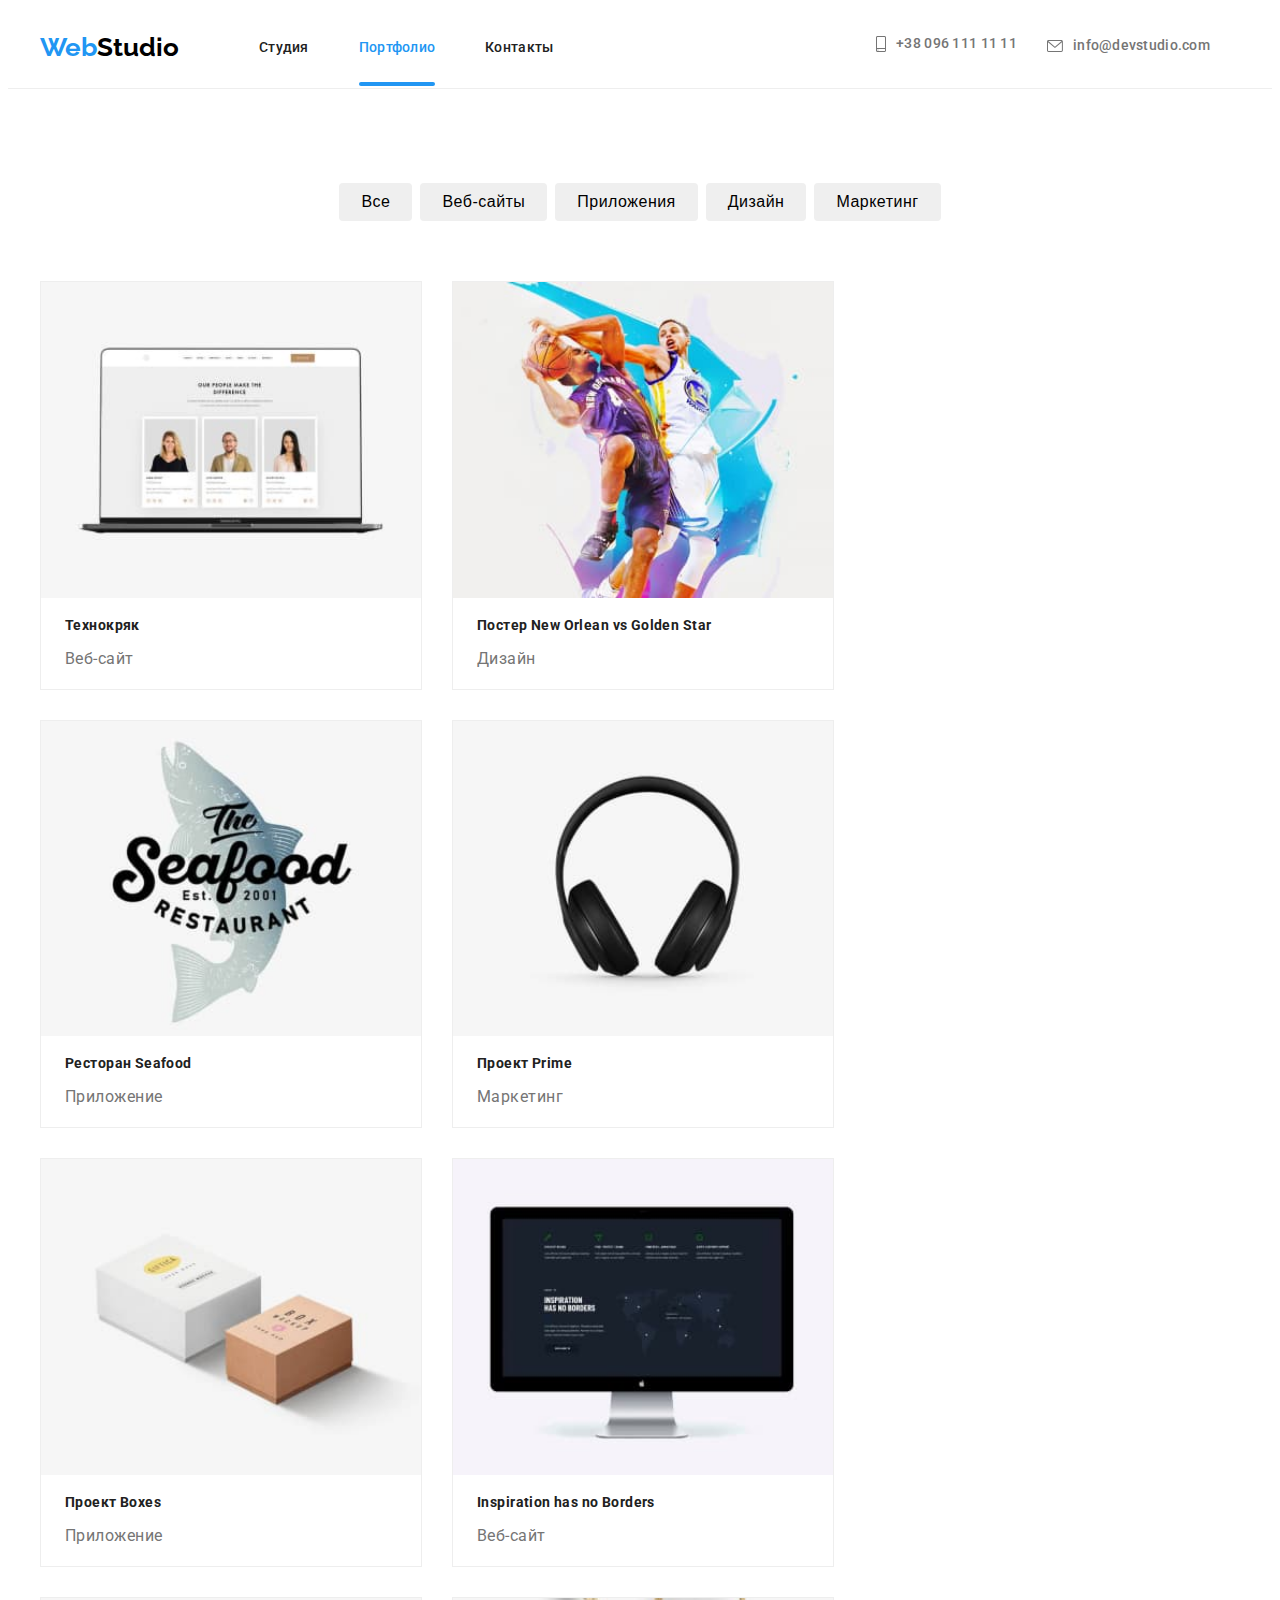
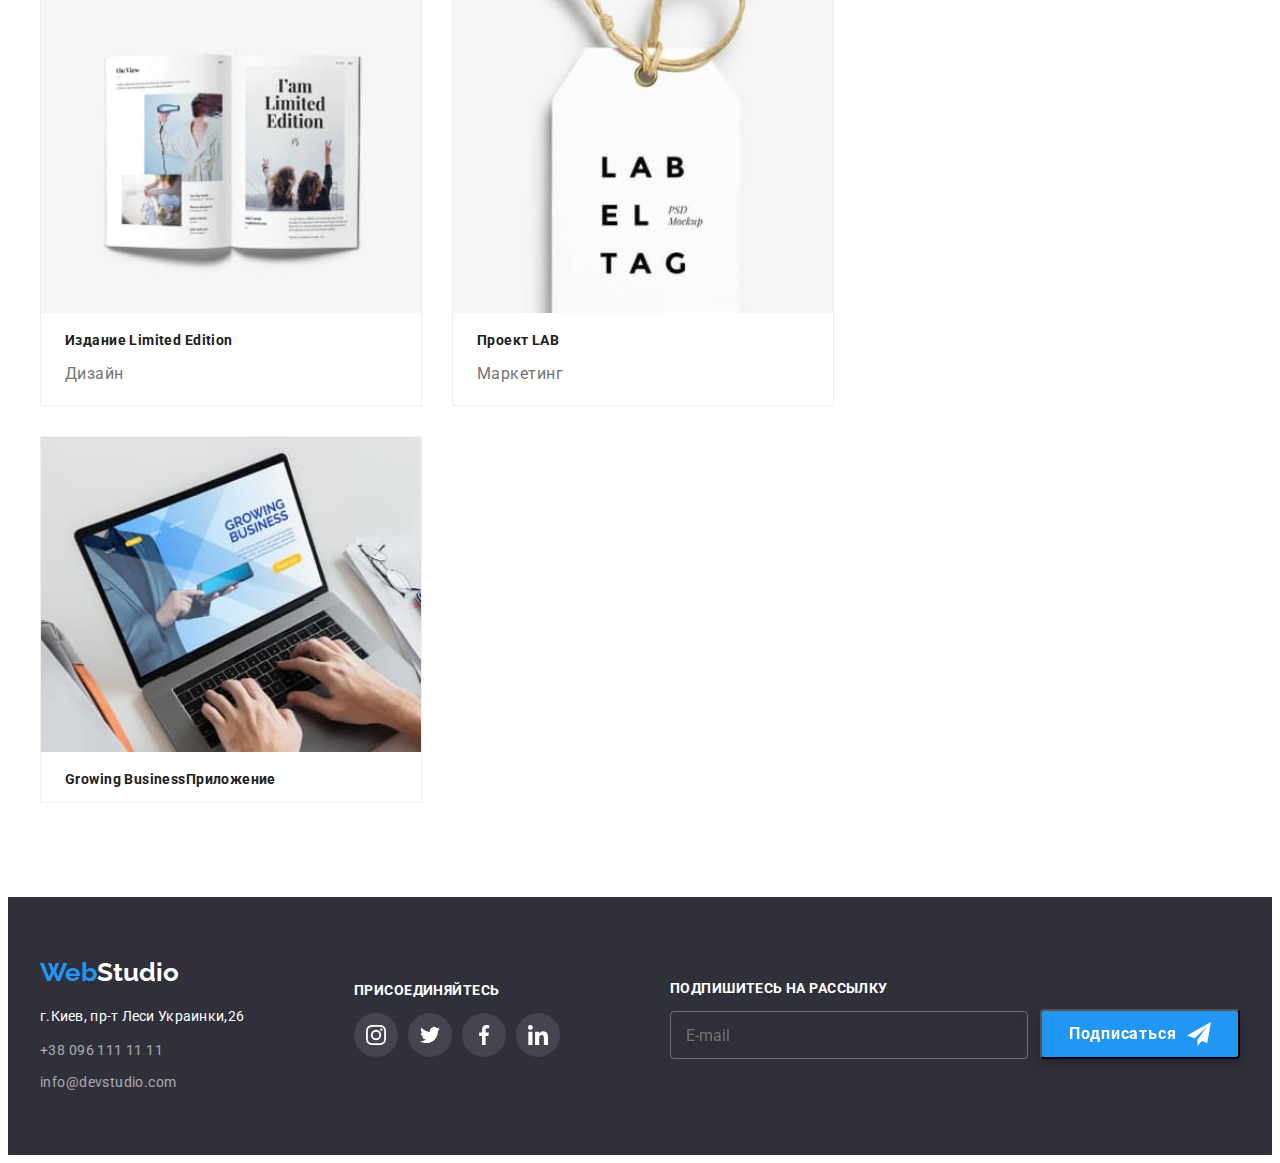
==== commit 8ab3a55e: "04.03.6" ====
--- a/portfolio.html
+++ b/portfolio.html
@@ -43,8 +43,8 @@
         
                 <div class="menu-container" id="menu-container" data-menu>
                     <ul class="navigation list">
-                        <li class="item"><a href="./index.html" class="link current">Студия</a></li>
-                        <li class="item"><a href="./portfolio.html" class="link">Портфолио</a></li>
+                        <li class="item"><a href="./index.html" class="link">Студия</a></li>
+                        <li class="item"><a href="./portfolio.html" class="link current">Портфолио</a></li>
                         <li class="item"><a href="" class="link">Контакты</a></li>
                     </ul>
         
--- a/css/main.min.css
+++ b/css/main.min.css
@@ -1,2 +1,2 @@
-:root{--accent: #2196f3;--primery-text-color: #757575;--white: #ffffff;--black: #000000;--secondary-text-color: #212121;--secondary-bgcolor: #f5f4fa;--whiitetrans: rgba(255, 255, 255, 60%);--timecubic: 250ms, cubic-bezier(0.4, 0, 0.2, 1)}body{background-color:var(--white);color:var(--primery-text-color);font-family:roboto, sans-serif;font-style:normal;font-size:14px;line-height:1.71}a{text-decoration:none}.conteiner{margin-left:auto;margin-right:auto;padding-left:15px;padding-right:15px;position:relative}@media screen and (min-width: 480px){.conteiner{width:480px}}@media screen and (min-width: 768px){.conteiner{width:768px}}@media screen and (min-width: 1200px){.conteiner{width:1200px}}.list{list-style:none;margin-top:0px;margin-bottom:0px;padding-top:0px;padding-bottom:0px}.section-title{margin-top:0px;margin-bottom:10px;color:var(--secondary-text-color);font-weight:bold;font-size:14px;line-height:1.14;letter-spacing:0.03em}@media screen and (max-width: 767px){.section-title{text-align:center}}.site-nav{padding-top:60px;padding-bottom:60px;padding-left:0px;margin:0px}@media screen and (min-width: 768px){.site-nav{display:-webkit-box;display:-ms-flexbox;display:flex;-ms-flex-wrap:wrap;flex-wrap:wrap;margin:-15px}}.page{position:relative}@media screen and (min-width: 768px){.headermenu{display:-webkit-box;display:-ms-flexbox;display:flex;-webkit-box-align:center;-ms-flex-align:center;align-items:center}.headermenu .menu-button{display:none}}.headr-line{display:-webkit-box;display:-ms-flexbox;display:flex;-webkit-box-pack:justify;-ms-flex-pack:justify;justify-content:space-between;-webkit-box-align:center;-ms-flex-align:center;align-items:center;height:60px}@media screen and (min-width: 768px){.headr-line{padding-right:80px;height:80px}}@media screen and (max-width: 767px){.menu-container{display:none;position:absolute;top:100%;left:20px;width:100%}.menu-container.is-open{display:block;background-color:white}}@media screen and (min-width: 768px){.menu-container{display:-webkit-box;display:-ms-flexbox;display:flex;-webkit-box-pack:justify;-ms-flex-pack:justify;justify-content:space-between;-webkit-box-flex:1;-ms-flex-positive:1;flex-grow:1;height:60px}}.logo{margin-right:93px;color:var(--accent);font-family:raleway, sans-serif;font-weight:bold;font-size:26px;line-height:1.2;-webkit-transition-property:color;transition-property:color;-webkit-transition-timing-function:cubic-bezier(0.4, 0, 0.2, 1);transition-timing-function:cubic-bezier(0.4, 0, 0.2, 1);-webkit-transition-duration:250ms;transition-duration:250ms}.logo:hover,.logo:focus{color:var(--black)}@media screen and (min-width: 768px){.logo{margin-right:0px}}.logo-black{color:var(--black);-webkit-transition-property:color;transition-property:color;-webkit-transition-timing-function:cubic-bezier(0.4, 0, 0.2, 1);transition-timing-function:cubic-bezier(0.4, 0, 0.2, 1);-webkit-transition-duration:250ms;transition-duration:250ms}.logo-black:hover,.logo-black:focus{color:var(--accent)}.menu-button{display:-webkit-inline-box;display:-ms-inline-flexbox;display:inline-flex;padding:0px;margin:0px;border:none;background-color:transparent;fill:currentColor}.menu-button:hover,.menu-button:focus{fill:var(--accent)}.menu-button.is-open .icon-cross{display:block}.menu-button .icon-menu{display:block}.menu-button.is-open .icon-menu{display:none}.menu-button .icon-cross{display:none}.social{padding-top:32px;padding-bottom:48px}@media screen and (min-width: 768px){.social{display:none}}.social-text{padding-left:10px;padding-right:10px;font-family:Roboto;font-style:normal;font-weight:500;font-size:18px;line-height:22px;letter-spacing:0.02em;color:var(--accent);border-right:1px solid rgba(33,33,33,0.2)}.social-text:last-child{border-right:none}.social-text:first-child{padding-left:0px}@media screen and (max-width: 767px){.menu-container{display:none;position:absolute;top:100%;left:0;width:100%}.menu-container.is-open{display:block;z-index:2}}@media screen and (min-width: 768px){.menu-container{display:-webkit-box;display:-ms-flexbox;display:flex;-webkit-box-pack:justify;-ms-flex-pack:justify;justify-content:space-between;-webkit-box-flex:1;-ms-flex-positive:1;flex-grow:1;padding:0px}}@media screen and (max-width: 767px){.item{padding-top:32px}}@media screen and (min-width: 768px){.navigation .current{color:var(--accent);position:relative}}.navigation .current::after{position:absolute;bottom:-31px;right:0px;content:"";height:4px;left:0px;background-color:var(--accent);border-radius:2px}@media screen and (max-width: 767px){.navigation .current::after{height:0px}}.link{color:var(--secondary-text-color);font-weight:500;font-size:14px;line-height:1.14;letter-spacing:0.02em;-webkit-transition-property:color;transition-property:color;-webkit-transition-timing-function:cubic-bezier(0.4, 0, 0.2, 1);transition-timing-function:cubic-bezier(0.4, 0, 0.2, 1);-webkit-transition-duration:250ms;transition-duration:250ms}.link:hover,.link:focus{color:var(--accent)}@media screen and (max-width: 767px){.link{font-size:40px;line-height:1.18}}@media screen and (min-width: 768px){.navigation{display:-webkit-box;display:-ms-flexbox;display:flex;-webkit-box-align:center;-ms-flex-align:center;align-items:center;padding:0px}}@media screen and (max-width: 767px){.navigation{padding-bottom:300px}}@media screen and (min-width: 768px){.item{padding-right:50px}.item:last-child{padding-right:0px}}.contacts{display:-webkit-box;display:-ms-flexbox;display:flex;-webkit-box-pack:center;-ms-flex-pack:center;justify-content:center}@media screen and (max-width: 1199px){.contacts{-webkit-box-orient:vertical;-webkit-box-direction:normal;-ms-flex-direction:column;flex-direction:column}}@media screen and (min-width: 1200px){.contacts{-webkit-box-orient:horizontal;-webkit-box-direction:normal;-ms-flex-direction:row;flex-direction:row;-webkit-box-align:center;-ms-flex-align:center;align-items:center}}@media screen and (min-width: 1200px){.contact-items{padding-right:30px}}@media screen and (max-width: 767px){.contact-items{font-size:24px}}.contact-items-telmailto{display:-webkit-inline-box;display:-ms-inline-flexbox;display:inline-flex;-webkit-box-align:center;-ms-flex-align:center;align-items:center;color:var(--primery-text-color);font-weight:500;font-size:14px;line-height:1.14;letter-spacing:0.02em;-webkit-transition-property:color, fill;transition-property:color, fill;-webkit-transition-timing-function:cubic-bezier(0.4, 0, 0.2, 1);transition-timing-function:cubic-bezier(0.4, 0, 0.2, 1);-webkit-transition-duration:250ms;transition-duration:250ms}.contact-items-telmailto:hover,.contact-items-telmailto:focus{color:var(--accent);fill:var(--accent)}@media screen and (max-width: 767px){.contact-items-telmailto:hover,.contact-items-telmailto:focus{font-size:34px}}.envelope{margin-right:10px;background-size:contain}.smartphone::before{content:"";background-image:url(../icon/smartphone.svg);width:10px;height:16px;margin-right:10px;background-size:contain}.itemsvg{fill:currentColor;margin-right:10px;-webkit-transition-property:fill;transition-property:fill;-webkit-transition-timing-function:cubic-bezier(0.4, 0, 0.2, 1);transition-timing-function:cubic-bezier(0.4, 0, 0.2, 1);-webkit-transition-duration:250ms;transition-duration:250ms}.itemsvg:hover,.itemsvg:focus{fill:var(--accent)}@media screen and (max-width: 767px){.itemsvg{display:none}}.section-order{background-image:-webkit-gradient(linear, left top, right top, from(rgba(47,48,58,0.4)), to(rgba(47,48,58,0.4))),url(../image/fonmobile.jpg);background-image:linear-gradient(to right, rgba(47,48,58,0.4), rgba(47,48,58,0.4)),url(../image/fonmobile.jpg);background-repeat:no-repeat;background-position:center;background-size:cover;background-color:var(--primery-text-color);margin-left:auto;margin-right:auto;-webkit-box-align:center;-ms-flex-align:center;align-items:center;text-align:center}@media screen and (min-device-pixel-ratio: 2), screen and (-webkit-min-device-pixel-ratio: 2), screen and (min-resolution: 192dpi), screen and (min-resolution: 2dppx){.section-order{background-image:-webkit-gradient(linear, left top, right top, from(rgba(47,48,58,0.4)), to(rgba(47,48,58,0.4))),url("../image/fonmobile2x.jpg");background-image:linear-gradient(to right, rgba(47,48,58,0.4), rgba(47,48,58,0.4)),url("../image/fonmobile2x.jpg")}}@media screen and (min-width: 768px){.section-order{background-image:-webkit-gradient(linear, left top, right top, from(rgba(47,48,58,0.4)), to(rgba(47,48,58,0.4))),url("../image/fontablet.jpg");background-image:linear-gradient(to right, rgba(47,48,58,0.4), rgba(47,48,58,0.4)),url("../image/fontablet.jpg")}}@media screen and (min-width: 768px) and (min-device-pixel-ratio: 2), screen and (min-width: 768px) and (-webkit-min-device-pixel-ratio: 2), screen and (min-width: 768px) and (min-resolution: 192dpi), screen and (min-width: 768px) and (min-resolution: 2dppx){.section-order{background-image:-webkit-gradient(linear, left top, right top, from(rgba(47,48,58,0.4)), to(rgba(47,48,58,0.4))),url("../image/fontablet2x.jpg");background-image:linear-gradient(to right, rgba(47,48,58,0.4), rgba(47,48,58,0.4)),url("../image/fontablet2x.jpg")}}@media screen and (min-width: 768px) and (min-width: 1200px){.section-order{min-height:600px;background-image:-webkit-gradient(linear, left top, right top, from(rgba(47,48,58,0.4)), to(rgba(47,48,58,0.4))),url("../image/fondesctop.jpg");background-image:linear-gradient(to right, rgba(47,48,58,0.4), rgba(47,48,58,0.4)),url("../image/fondesctop.jpg")}}@media screen and (min-width: 768px) and (min-width: 1200px) and (min-device-pixel-ratio: 2), screen and (min-width: 768px) and (min-width: 1200px) and (-webkit-min-device-pixel-ratio: 2), screen and (min-width: 768px) and (min-width: 1200px) and (min-resolution: 192dpi), screen and (min-width: 768px) and (min-width: 1200px) and (min-resolution: 2dppx){.section-order{background-image:-webkit-gradient(linear, left top, right top, from(rgba(47,48,58,0.4)), to(rgba(47,48,58,0.4))),url("../image/fondesctop2x.jpg");background-image:linear-gradient(to right, rgba(47,48,58,0.4), rgba(47,48,58,0.4)),url("../image/fondesctop2x.jpg")}}.conteinermenu{padding-top:118px;padding-bottom:118px;padding-left:40px;padding-right:40px}@media screen and (min-width: 768px){.conteinermenu{padding-left:160px;padding-right:160px}}@media screen and (min-width: 1200px){.conteinermenu{padding-top:203px;padding-bottom:203px}}.accentpage{margin-top:0px;margin-bottom:30px;margin-left:auto;margin-right:auto;color:var(--white);max-width:696px;font-weight:900;font-size:44px;line-height:1.36;text-align:center;letter-spacing:0.06em}@media screen and (max-width: 1199px){.accentpage{font-size:26px;line-height:1.61}}.button{font-weight:500;font-size:16px;line-height:1.63;text-align:center;letter-spacing:0.03em;border-radius:4px;padding:6px 22px;min-width:73px;border:0px;-webkit-transition-property:color, background-color;transition-property:color, background-color;-webkit-transition-timing-function:cubic-bezier(0.4, 0, 0.2, 1);transition-timing-function:cubic-bezier(0.4, 0, 0.2, 1);-webkit-transition-duration:250ms;transition-duration:250ms}.button.primery{color:var(--white);background-color:var(--accent);font-weight:bold;font-size:16px;line-height:1.88;letter-spacing:0.06em}.section-aboutus{padding-top:94px;padding-bottom:94px}@media screen and (max-width: 768px){.section-aboutus{padding-top:60px;padding-bottom:60px}}.specification{list-style:none;margin:0px;padding:0px}@media screen and (min-width: 768px){.specification{display:-webkit-box;display:-ms-flexbox;display:flex;-ms-flex-wrap:wrap;flex-wrap:wrap;margin:-15px}}.specification-elem{position:relative;padding-right:0px;padding-left:0px;margin:0px}@media screen and (min-width: 768px){.specification-elem{width:calc((100% - 4 * 15px) / 2);margin:15px}}@media screen and (min-width: 1200px){.specification-elem{width:calc((100% - 8 * 15px) / 4)}}@media screen and (max-width: 767px){.specification-elem:not(:last-child){margin-bottom:30px}}.elem-title{margin-top:0px;margin-bottom:10px;color:var(--secondary-text-color);font-weight:bold;font-size:14px;line-height:1.14;letter-spacing:0.03em}@media screen and (max-width: 767px){.elem-title{text-align:center}}.img{display:block}.secondary{color:var(--black);background-color:#f5f4fa}.elem-discription{margin:0px}.scenery::before{display:block;content:"";height:120px;background-image:url(../image/antenna.svg);background-size:70px 70px;background-repeat:no-repeat;background-position:center;background-color:var(--secondary-bgcolor);margin-bottom:30px;margin-left:0px;margin-right:0px}.scenery:nth-child(2)::before{background-image:url(../image/clock.svg)}.scenery:nth-child(3)::before{background-image:url(../image/diagram.svg)}.scenery:nth-child(4)::before{background-image:url(../image/astronaut.svg)}.flexem .scenery{padding-left:auto;padding-right:auto}.section-categories{display:none}@media screen and (min-width: 1200px){.section-categories{display:-webkit-box;display:-ms-flexbox;display:flex}}.categories{padding-bottom:94px}@media screen and (max-width: 768px){.categories{display:none}}@media screen and (min-width: 1200px){.categories{display:-webkit-box;display:-ms-flexbox;display:flex;-ms-flex-wrap:wrap;flex-wrap:wrap;margin:-15px}}.box{width:100%}.categories-set-elem{margin:15px;position:relative}@media screen and (min-width: 1200px){.categories-set-elem{width:calc((100% - 6 * 15px) / 3)}}.flexemp{position:absolute;display:-webkit-box;display:-ms-flexbox;display:flex;bottom:7px;-webkit-box-pack:center;-ms-flex-pack:center;justify-content:center;-webkit-box-align:center;-ms-flex-align:center;align-items:center;right:0px;left:0px;height:70px;margin-top:0px;margin-bottom:0px;background-color:rgba(47,48,58,0.8);font-family:Roboto;font-style:normal;font-weight:bold;font-size:14px;line-height:1.14;text-align:center;letter-spacing:0.03em;color:#ffffff}.aboutzag{font-family:Roboto;font-style:normal;font-weight:bold;font-size:36px;line-height:42px;text-align:center;letter-spacing:0.03em;color:#212121}.categories-set{padding:0;margin:-15px;display:-webkit-box;display:-ms-flexbox;display:flex;padding-bottom:94px}@media screen and (max-width: 1199px){.categories-set{display:block}}.categories-set-elem{padding:0px;margin:15px;width:calc((100% - 6 * 15px) / 3)}.categories-title{margin-bottom:60px}.section-team{background-color:#f5f4fa;padding-top:60px;padding-bottom:60px}.piople{width:100%;display:block;padding:0px;margin:0px}@media screen and (min-width: 768px){.piople{display:-webkit-box;display:-ms-flexbox;display:flex;-ms-flex-wrap:wrap;flex-wrap:wrap;margin:-15px}}.profession{margin-top:0px;margin-bottom:20px;font-weight:normal;font-size:16px;line-height:1.18;text-align:center;letter-spacing:0.03em}.name{margin-top:0px;margin-bottom:10px;font-weight:500;font-size:16px;line-height:1.18;text-align:center;letter-spacing:0.03em}.card{padding-left:24px;padding-right:24px}.card-comand{display:block;padding-top:30px;padding-bottom:30px;background-color:var(--white)}.piople-elem{padding-right:0px;padding-left:0px;-webkit-box-shadow:0px 1px 3px rgba(0,0,0,0.12),0px 1px 1px rgba(0,0,0,0.14),0px 2px 1px rgba(0,0,0,0.2);box-shadow:0px 1px 3px rgba(0,0,0,0.12),0px 1px 1px rgba(0,0,0,0.14),0px 2px 1px rgba(0,0,0,0.2);border-radius:0px 0px 4px 4px}@media screen and (min-width: 768px){.piople-elem{width:calc((100% - 4 * 15px) / 2);margin:15px}}@media screen and (min-width: 1200px){.piople-elem{width:calc((100% - 8 * 15px) / 4)}}@media screen and (max-width: 767px){.piople-elem:not(:last-child){margin-bottom:30px}}.piople-foto{width:100%}.socseti{display:-webkit-box;display:-ms-flexbox;display:flex;list-style:none;-webkit-box-pack:center;-ms-flex-pack:center;justify-content:center;padding-left:32px;padding-right:32px;padding-top:0px;padding-bottom:0px}.socsetiicon{display:-webkit-inline-box;display:-ms-inline-flexbox;display:inline-flex;width:44px;height:44px;border-color:var(--primery-text-color);-webkit-box-pack:center;-ms-flex-pack:center;justify-content:center;-webkit-box-align:center;-ms-flex-align:center;align-items:center;border-radius:50%;color:var(--color2, #afb1b8);-webkit-transition-property:color, background-color;transition-property:color, background-color;-webkit-transition-timing-function:cubic-bezier(0.4, 0, 0.2, 1);transition-timing-function:cubic-bezier(0.4, 0, 0.2, 1);-webkit-transition-duration:250ms;transition-duration:250ms}.socsetiicon:hover,.socsetiicon:focus{background-color:var(--accent);color:var(--white)}.grey{fill:currentColor}.img{width:100%}.zag{padding-bottom:30px;margin:0px;font-weight:bold;font-size:36px;line-height:1.16;text-align:center;letter-spacing:0.03em;color:var(--secondary-text-color)}@media screen and (min-width: 1200px){.zag{padding-bottom:60px}}.section-clients{padding-top:94px;padding-bottom:94px}@media screen and (max-width: 767px){.section-clients{padding-top:60px;padding-bottom:60px}}.cardclient{display:-webkit-box;display:-ms-flexbox;display:flex;-ms-flex-wrap:wrap;flex-wrap:wrap;list-style:none;padding:0px;margin-right:-15px}.client{display:-webkit-inline-box;display:-ms-inline-flexbox;display:inline-flex;-webkit-box-pack:center;-ms-flex-pack:center;justify-content:center;-webkit-box-align:center;-ms-flex-align:center;align-items:center;margin:15px;padding:0px;height:90px}@media screen and (max-width: 767px){.client{width:calc((100% - 4 * 15px) / 2)}}@media screen and (min-width: 768px){.client{width:calc((100% - 6 * 15px) / 3)}}@media screen and (min-width: 1200px){.client{width:calc((100% - 12 * 15px) / 6)}}.svga{display:-webkit-inline-box;display:-ms-inline-flexbox;display:inline-flex;-webkit-box-pack:center;-ms-flex-pack:center;justify-content:center;-webkit-box-align:center;-ms-flex-align:center;align-items:center;border:1px solid #afb1b8;border-radius:4%;color:#afb1b8;width:100%;height:100%;outline:none;-webkit-transition-property:color, border;transition-property:color, border;-webkit-transition-timing-function:cubic-bezier(0.4, 0, 0.2, 1);transition-timing-function:cubic-bezier(0.4, 0, 0.2, 1);-webkit-transition-duration:250ms;transition-duration:250ms}.svga:hover,.svga:focus{color:var(--accent);border:1px solid #2196f3}.svga .greyclient{fill:currentColor}.section-title.aboutzag{padding-bottom:30px;margin:0px;font-weight:bold;font-size:36px;line-height:1.16;text-align:center;letter-spacing:0.03em;color:var(--secondary-text-color)}.footer{padding-top:60px;padding-bottom:60px;background-color:#2f303a}.contact{display:-webkit-box;display:-ms-flexbox;display:flex}@media screen and (max-width: 767px){.contact{display:block;text-align:center}}@media screen and (min-width: 768px) and (max-width: 1199px){.contact{-ms-flex-wrap:wrap;flex-wrap:wrap;-webkit-box-pack:center;-ms-flex-pack:center;justify-content:center}}@media screen and (min-width: 1200px){.contact{-webkit-box-pack:justify;-ms-flex-pack:justify;justify-content:space-between}}.footeradres{margin-right:70px}@media screen and (max-width: 767px){.footeradres{margin-right:0px;margin-bottom:60px}}@media screen and (min-width: 768px) and (max-width: 1199px){.footeradres{margin-right:0px;width:50%;text-align:center}}.footerlink{padding-top:12px;margin-right:70px}@media screen and (max-width: 767px){.footerlink{padding-top:0px;margin-right:0px;margin-bottom:60px}}@media screen and (min-width: 768px) and (max-width: 1199px){.footerlink{width:50%;margin-right:0px;text-align:center;padding-top:0px}}.footersubscription{padding-top:12px}@media screen and (max-width: 767px){.footersubscription{padding-top:0px}}@media screen and (min-width: 768px) and (max-width: 1199px){.footersubscription{padding-top:60px}}.logotip{margin-bottom:20px}.logofoot{margin-bottom:20px;color:var(--accent);font-family:raleway, sans-serif;font-weight:bold;font-size:26px;line-height:1.2;-webkit-transition-property:color;transition-property:color;-webkit-transition-timing-function:cubic-bezier(0.4, 0, 0.2, 1);transition-timing-function:cubic-bezier(0.4, 0, 0.2, 1);-webkit-transition-duration:250ms;transition-duration:250ms}.logofoot:hover,.logofoot:focus{color:var(--white)}.white{color:var(--white);-webkit-transition-property:color;transition-property:color;-webkit-transition-timing-function:cubic-bezier(0.4, 0, 0.2, 1);transition-timing-function:cubic-bezier(0.4, 0, 0.2, 1);-webkit-transition-duration:250ms;transition-duration:250ms}.white:hover,.white:focus{color:var(--accent);-webkit-transition:var(--timecubic);transition:var(--timecubic)}.sitenav{color:var(--secondary-text-color);font-weight:500;font-size:14px;line-height:1.14;letter-spacing:0.02em;padding-left:0px}.adres{margin-top:0px;margin-bottom:8px;color:var(--white);font-weight:400}.adres .links{color:var(--whiitetrans);font-weight:normal;font-size:14px;line-height:1.71;letter-spacing:0.03em}.join{font-family:Roboto;font-style:normal;font-weight:bold;font-size:14px;line-height:1.14;letter-spacing:0.03em;text-transform:uppercase;color:#ffffff;padding-top:0px}@media screen and (max-width: 1199px){.join{margin-bottom:20px}}.footericon{list-style:none;display:-webkit-box;display:-ms-flexbox;display:flex;padding-left:0px;padding-top:0px;padding-bottom:0px}@media screen and (max-width: 1199px){.footericon{-webkit-box-pack:center;-ms-flex-pack:center;justify-content:center}}.svgicon{display:block;margin-right:10px}.svgicon:last-child{margin-right:0px}.footerbgicon{display:-webkit-inline-box;display:-ms-inline-flexbox;display:inline-flex;width:44px;height:44px;-webkit-box-pack:center;-ms-flex-pack:center;justify-content:center;-webkit-box-align:center;-ms-flex-align:center;align-items:center;border-radius:50%;background-color:rgba(255,255,255,0.1);-webkit-transition-property:background-color;transition-property:background-color;-webkit-transition-timing-function:cubic-bezier(0.4, 0, 0.2, 1);transition-timing-function:cubic-bezier(0.4, 0, 0.2, 1);-webkit-transition-duration:250ms;transition-duration:250ms}.footerbgicon:hover,.footerbgicon:focus{background-color:var(--accent)}.iconwhite{fill:var(--white)}.sitenav .adres:last-child{margin-bottom:0px}@media screen and (max-width: 767px){.form{display:-webkit-box;display:-ms-flexbox;display:flex;-webkit-box-orient:vertical;-webkit-box-direction:normal;-ms-flex-direction:column;flex-direction:column;-webkit-box-align:center;-ms-flex-align:center;align-items:center}}.subscriptionfoot{padding-top:12px;display:-webkit-box;display:-ms-flexbox;display:flex;-webkit-box-orient:vertical;-webkit-box-direction:normal;-ms-flex-direction:column;flex-direction:column;width:370px;-webkit-box-pack:center;-ms-flex-pack:center;justify-content:center}@media screen and (max-width: 767px){.subscriptionfoot{display:block;width:100%}}.script{font-family:Roboto;font-style:normal;font-weight:bold;font-size:14px;line-height:1.14;letter-spacing:0.03em;text-transform:uppercase;color:#ffffff}@media screen and (min-width: 768px) and (max-width: 1199px){.script{text-align:center}}.inputmail{width:358px;height:48px;margin-top:14px;margin-bottom:14px;margin-right:12px;padding-left:15px;background-color:transparent;color:var(--whiitetrans);font-family:Roboto;font-style:normal;font-weight:normal;font-size:16px;line-height:1.25;border:1px solid rgba(255,255,255,0.3);-webkit-box-sizing:border-box;box-sizing:border-box;-webkit-filter:drop-shadow(0px 4px 4px rgba(0,0,0,0.15));filter:drop-shadow(0px 4px 4px rgba(0,0,0,0.15));border-radius:4px}@media screen and (max-width: 479px){.subscriptionfoot .inputmail{width:100%}}.but{padding-bottom:12px}.but .butmail{display:-webkit-box;display:-ms-flexbox;display:flex;-webkit-box-pack:center;-ms-flex-pack:center;justify-content:center;-webkit-box-align:center;-ms-flex-align:center;align-items:center;width:200px;height:50px;background-color:var(--accent);font-family:Roboto;font-style:normal;font-weight:bold;font-size:16px;line-height:1.88;letter-spacing:0.06em;color:#ffffff;-webkit-filter:drop-shadow(0px 4px 4px rgba(0,0,0,0.25));filter:drop-shadow(0px 4px 4px rgba(0,0,0,0.25));border-radius:4px}.but .butmailspan{margin-right:10px}.butm{padding-bottom:0px}.backdrop{position:fixed;top:0px;left:0px;width:100%;height:100%;background-color:rgba(0,0,0,0.2);overflow-y:scroll}.backdrop.is-hidden{opacity:0;pointer-events:none}.modal{position:absolute;top:46%;left:50%;-webkit-transform:translate(-50%, -50%);transform:translate(-50%, -50%);width:528px;height:581px;background-color:var(--white)}@media screen and (max-width: 767px){.modal{top:30%;width:450px;margin-top:93px;margin-bottom:93px;height:609px}}@media screen and (min-width: 768px) and (max-width: 1199px){.modal{top:42%;width:450px;height:612px}}@media screen and (max-width: 467px){.modal{width:100%}}.current::after{position:absolute;bottom:0px;right:0px;content:"";height:4px;left:0px;background-color:var(--accent);border-radius:2px}.imgport{outline:none;-webkit-transition-property:opacity;transition-property:opacity;-webkit-transition-timing-function:cubic-bezier(0.4, 0, 0.2, 1);transition-timing-function:cubic-bezier(0.4, 0, 0.2, 1);-webkit-transition-duration:250ms;transition-duration:250ms}.imgport:hover .imgportp,.imgport:focus .imgportp{-webkit-transform:translateY(0%);transform:translateY(0%);opacity:1}.flex-elem:hover,.flex-elem:focus{-webkit-box-shadow:0px 1px 1px rgba(0,0,0,0.12),0px 4px 4px rgba(0,0,0,0.06),1px 4px 6px rgba(0,0,0,0.16);box-shadow:0px 1px 1px rgba(0,0,0,0.12),0px 4px 4px rgba(0,0,0,0.06),1px 4px 6px rgba(0,0,0,0.16)}.form{display:-webkit-box;display:-ms-flexbox;display:flex;-webkit-box-align:end;-ms-flex-align:end;align-items:flex-end}@media screen and (max-width: 768px){.form{-webkit-box-orient:vertical;-webkit-box-direction:normal;-ms-flex-direction:column;flex-direction:column;-webkit-box-align:center;-ms-flex-align:center;align-items:center}}.subscription{padding-top:12px;display:-webkit-box;display:-ms-flexbox;display:flex;-webkit-box-orient:vertical;-webkit-box-direction:normal;-ms-flex-direction:column;flex-direction:column;width:370px;-webkit-box-pack:center;-ms-flex-pack:center;justify-content:center}.script{font-family:Roboto;font-style:normal;font-weight:bold;font-size:14px;line-height:1.14;letter-spacing:0.03em;text-transform:uppercase;color:#ffffff}.inputmail{width:358px;height:48px;margin-top:14px;margin-bottom:14px;margin-right:12px;padding-left:15px;background-color:transparent;color:var(--whiitetrans);font-family:Roboto;font-style:normal;font-weight:normal;font-size:16px;line-height:1.25;border:1px solid rgba(255,255,255,0.3);-webkit-box-sizing:border-box;box-sizing:border-box;-webkit-filter:drop-shadow(0px 4px 4px rgba(0,0,0,0.15));filter:drop-shadow(0px 4px 4px rgba(0,0,0,0.15));border-radius:4px}@media screen and (min-width: 1200px){.inputmail{margin-bottom:0px}}.but{padding-bottom:12px}.butmail{display:-webkit-box;display:-ms-flexbox;display:flex;-webkit-box-pack:center;-ms-flex-pack:center;justify-content:center;-webkit-box-align:center;-ms-flex-align:center;align-items:center;width:200px;height:50px;background-color:var(--accent);font-family:Roboto;font-style:normal;font-weight:bold;font-size:16px;line-height:1.88;letter-spacing:0.06em;color:#ffffff;-webkit-filter:drop-shadow(0px 4px 4px rgba(0,0,0,0.25));filter:drop-shadow(0px 4px 4px rgba(0,0,0,0.25));border-radius:4px}.butmailspan{margin-right:10px}.formmodal{position:relative;width:448px;margin-left:auto;margin-right:auto}@media screen and (min-width: 480px){.formmodal{padding-left:40px;padding-right:40px}}@media screen and (max-width: 479px){.formmodal{padding-left:3px;padding-right:3px}}@media screen and (min-width: 768px){.formmodal{width:100%}}.butclose{position:absolute;right:8px;top:8px;width:30px;height:30px;border:1px solid rgba(0,0,0,0.1);background-color:transparent;border-radius:50%}.clos{fill:currentColor;-webkit-transition-property:fill;transition-property:fill;-webkit-transition-timing-function:cubic-bezier(0.4, 0, 0.2, 1);transition-timing-function:cubic-bezier(0.4, 0, 0.2, 1);-webkit-transition-duration:250ms;transition-duration:250ms}.butclose .clos:hover{fill:var(--accent)}.modalzag{font-family:Roboto;font-style:normal;font-weight:bold;font-size:20px;line-height:1.15;text-align:center;letter-spacing:0.03em;color:var(--secondary-text-color);padding-top:40px}@media screen and (max-width: 1199px){.modalzag{padding-left:40px;padding-right:40px;margin-top:0px;margin-bottom:0px}}.form-field{position:relative;display:-webkit-box;display:-ms-flexbox;display:flex;-webkit-box-orient:vertical;-webkit-box-direction:normal;-ms-flex-direction:column;flex-direction:column}.modallab{position:absolute;top:-24px;font-family:Roboto;font-style:normal;font-weight:normal;font-size:12px;line-height:1.16;letter-spacing:0.01em;color:var(--primery-text-color)}@media screen and (max-width: 768px){.modallab{top:-16px}}.modalinput{position:relative;padding-left:36px;height:40px;border:1px solid rgba(33,33,33,0.2);border-radius:4px;background-color:transparent;outline:none;border-color:rgba(33,33,33,0.2);-webkit-transition-property:border-color;transition-property:border-color;-webkit-transition-timing-function:cubic-bezier(0.4, 0, 0.2, 1);transition-timing-function:cubic-bezier(0.4, 0, 0.2, 1);-webkit-transition-duration:250ms;transition-duration:250ms}.commentaries{font-family:Roboto;font-style:normal;font-weight:normal;font-size:12px;line-height:14px;letter-spacing:0.01em;height:120px;border-radius:4px;border:1px solid rgba(33,33,33,0.2);resize:none;padding:12px;-webkit-transition-property:border-color;transition-property:border-color;-webkit-transition-timing-function:cubic-bezier(0.4, 0, 0.2, 1);transition-timing-function:cubic-bezier(0.4, 0, 0.2, 1);-webkit-transition-duration:250ms;transition-duration:250ms}.iconmodal{position:absolute;top:50%;left:12px;-webkit-transform:translateY(-50%);transform:translateY(-50%);padding-right:0px;padding-bottom:0px;fill:var(--secondary-text-color);-webkit-transition-property:fill;transition-property:fill;-webkit-transition-timing-function:cubic-bezier(0.4, 0, 0.2, 1);transition-timing-function:cubic-bezier(0.4, 0, 0.2, 1);-webkit-transition-duration:250ms;transition-duration:250ms}.formtrans{margin-bottom:30px;margin-top:30px}.formtrans:last-child{margin-bottom:10px}.form-field:focus-within>.iconmodal{fill:var(--accent)}.form-field:focus-within>.modalinput{border-color:var(--accent)}.form-field:focus-within>.commentaries{border-color:var(--accent)}textarea::-webkit-input-placeholder{color:rgba(117,117,117,0.5)}.chec{position:relative;display:inline-block}.contract{text-decoration:underline;color:var(--accent)}.checpolicy{font-family:Roboto;font-style:normal;font-weight:normal;font-size:14px;line-height:1.71;letter-spacing:0.03em;color:var(--primery-text-color);padding-left:35px}@media screen and (max-width: 768px){.checpolicy{padding-left:23px;font-size:12px;line-height:1.16}}.checbox{position:absolute;width:1px;height:1px;margin:-1px;border:0;padding:0;clip:rect(0 0 0 0);overflow:hidden}.checsvg{position:absolute;top:50%;left:10px;-webkit-transform:translateY(-50%);transform:translateY(-50%);width:16px;height:15px;border-radius:4px;border:2px solid #000000;margin-right:10px;-webkit-transition-property:bbackground-color;transition-property:bbackground-color;-webkit-transition-timing-function:cubic-bezier(0.4, 0, 0.2, 1);transition-timing-function:cubic-bezier(0.4, 0, 0.2, 1);-webkit-transition-duration:250ms;transition-duration:250ms}@media screen and (max-width: 768px){.checsvg{left:0px;margin-right:0px}}.checbox:checked+.checsvg{background-color:var(--accent);background-origin:border-box;border-color:transparent}.butpolicy{width:200px;height:50px;background-color:var(--accent);font-family:Roboto;font-style:normal;font-weight:bold;font-size:16px;line-height:1.88;letter-spacing:0.06em;color:#ffffff;-webkit-filter:drop-shadow(0px 4px 4px rgba(0,0,0,0.25));filter:drop-shadow(0px 4px 4px rgba(0,0,0,0.25));border-radius:4px;padding-left:auto;padding-right:auto}.cnopka{display:block;margin-top:30px;text-align:center}@media screen and (max-width: 768px){.cnopka{margin-bottom:40px}}.formtrans-com{margin-bottom:20px}.product{-webkit-transition-property:-webkit-box-shadow;transition-property:-webkit-box-shadow;transition-property:box-shadow;transition-property:box-shadow, -webkit-box-shadow;-webkit-transition-timing-function:cubic-bezier(0.4, 0, 0.2, 1);transition-timing-function:cubic-bezier(0.4, 0, 0.2, 1);-webkit-transition-duration:250ms;transition-duration:250ms;border:1px solid #eeeeee}.product:hover,.product:focus{-webkit-box-shadow:0px 1px 1px rgba(0,0,0,0.12),0px 4px 4px rgba(0,0,0,0.06),1px 4px 6px rgba(0,0,0,0.16);box-shadow:0px 1px 1px rgba(0,0,0,0.12),0px 4px 4px rgba(0,0,0,0.06),1px 4px 6px rgba(0,0,0,0.16)}@media screen and (min-width: 768px){.product{width:calc((100% - 4 * 15px) / 2);margin:15px}}@media screen and (min-width: 1200px){.product{width:calc((100% - 6 * 15px) / 3)}}@media screen and (max-width: 767px){.product:not(:last-child){margin-bottom:30px}}.product-link{outline:none;-webkit-transition-property:opacity;transition-property:opacity;-webkit-transition-timing-function:cubic-bezier(0.4, 0, 0.2, 1);transition-timing-function:cubic-bezier(0.4, 0, 0.2, 1);-webkit-transition-duration:250ms;transition-duration:250ms}.product-link:hover .imgportp,.product-link:focus .imgportp{-webkit-transform:translateY(0%);transform:translateY(0%);opacity:1}.imgportjpg{display:block;margin-right:0px;width:100%}.positionabs{position:relative;overflow:hidden;-webkit-transition-property:opacity;transition-property:opacity;-webkit-transition-timing-function:cubic-bezier(0.4, 0, 0.2, 1);transition-timing-function:cubic-bezier(0.4, 0, 0.2, 1);-webkit-transition-duration:250ms;transition-duration:250ms}.positionabs:hover .imgportp,.positionabs:focus .imgportp{opacity:1}.imgportp{position:absolute;opacity:0;outline:none;bottom:0px;top:0px;left:0px;right:0px;bottom:0px;background-color:rgba(33,150,243,0.9);padding-top:63px;padding-bottom:63px;padding-left:24px;padding-right:24px;margin-top:0px;margin-bottom:0px;font-family:Roboto;font-style:normal;font-weight:normal;font-size:18px;line-height:1.55;letter-spacing:0.03em;color:#ffffff;-webkit-transform:translateY(100%);transform:translateY(100%);-webkit-transition:opasity 250ms cubic-bezier(0.4, 0, 0.2, 1),-webkit-transform 250ms cubic-bezier(0.4, 0, 0.2, 1);transition:opasity 250ms cubic-bezier(0.4, 0, 0.2, 1),-webkit-transform 250ms cubic-bezier(0.4, 0, 0.2, 1);transition:transform 250ms cubic-bezier(0.4, 0, 0.2, 1),opasity 250ms cubic-bezier(0.4, 0, 0.2, 1);transition:transform 250ms cubic-bezier(0.4, 0, 0.2, 1),opasity 250ms cubic-bezier(0.4, 0, 0.2, 1),-webkit-transform 250ms cubic-bezier(0.4, 0, 0.2, 1)}.work{font-weight:bold;font-size:18px;line-height:2;letter-spacing:0.06em}.kind{margin-top:0px;margin-bottom:0px;list-style:none;color:var(--primery-text-color);font-weight:normal;font-size:16px;line-height:1.88;letter-spacing:0.03em;padding-bottom:15px}.gallery-nav{padding:0px;margin:0px}@media screen and (min-width: 768px){.gallery-nav{display:-webkit-box;display:-ms-flexbox;display:flex;-ms-flex-wrap:wrap;flex-wrap:wrap;margin:-15px}}.card-title{margin-top:20px;margin-bottom:10px;color:var(--secondary-text-color);font-weight:bold;font-size:14px;line-height:1.14;letter-spacing:0.03em;padding-left:0px}.portfoliomain{padding-top:94px;padding-bottom:94px}@media screen and (max-width: 1199px){.portfoliomain{padding-top:60px;padding-bottom:60px}}.headerbord{border-bottom:#eeeeee 1px solid}.contbutton{padding-bottom:25px}@media screen and (min-width: 480px){.contbutton{display:-webkit-box;display:-ms-flexbox;display:flex;-ms-flex-wrap:wrap;flex-wrap:wrap;padding-left:0px}}@media screen and (min-width: 768px){.contbutton{-webkit-box-pack:center;-ms-flex-pack:center;justify-content:center;padding-bottom:15px}}@media screen and (min-width: 1200px){.contbutton{padding-bottom:45px}}.filtr{margin-right:8px;margin-bottom:15px}.filtr:last-child{margin-right:0px}.site-nav .filtr:last-child{margin-right:0px}.button.portfolio:hover,.button.portfolio:focus{color:var(--white);background-color:var(--accent);font-weight:500;font-size:16px;line-height:1.63;text-align:center;letter-spacing:0.03em}
+:root{--accent: #2196f3;--primery-text-color: #757575;--white: #ffffff;--black: #000000;--secondary-text-color: #212121;--secondary-bgcolor: #f5f4fa;--whiitetrans: rgba(255, 255, 255, 60%);--timecubic: 250ms, cubic-bezier(0.4, 0, 0.2, 1)}body{background-color:var(--white);color:var(--primery-text-color);font-family:roboto, sans-serif;font-style:normal;font-size:14px;line-height:1.71}a{text-decoration:none}.conteiner{margin-left:auto;margin-right:auto;padding-left:15px;padding-right:15px}@media screen and (min-width: 480px){.conteiner{width:480px}}@media screen and (min-width: 768px){.conteiner{width:768px}}@media screen and (min-width: 1200px){.conteiner{width:1200px}}.list{list-style:none;margin-top:0px;margin-bottom:0px;padding-top:0px;padding-bottom:0px}.section-title{margin-top:0px;margin-bottom:10px;color:var(--secondary-text-color);font-weight:bold;font-size:14px;line-height:1.14;letter-spacing:0.03em}@media screen and (max-width: 767px){.section-title{text-align:center}}.site-nav{padding-top:60px;padding-bottom:60px;padding-left:0px;margin:0px}@media screen and (min-width: 768px){.site-nav{display:-webkit-box;display:-ms-flexbox;display:flex;-ms-flex-wrap:wrap;flex-wrap:wrap;margin:-15px}}@media screen and (min-width: 768px){.headermenu{display:-webkit-box;display:-ms-flexbox;display:flex;-webkit-box-align:center;-ms-flex-align:center;align-items:center}.headermenu .menu-button{display:none}}.headr-line{display:-webkit-box;display:-ms-flexbox;display:flex;-webkit-box-pack:justify;-ms-flex-pack:justify;justify-content:space-between;-webkit-box-align:center;-ms-flex-align:center;align-items:center;height:60px}@media screen and (min-width: 768px){.headr-line{padding-right:80px;height:80px}}@media screen and (max-width: 767px){.menu-container{display:none;position:absolute;top:0;left:0;width:100%;z-index:99;height:100vh;-webkit-transform:translateX(-50%);transform:translateX(-50%);-webkit-transform:translateY(100%);transform:translateY(100%);background-color:var(--white)}.menu-container.is-open{display:block;-webkit-transform:translateY(0);transform:translateY(0)}}@media screen and (min-width: 768px){.menu-container{display:-webkit-box;display:-ms-flexbox;display:flex;-webkit-box-pack:justify;-ms-flex-pack:justify;justify-content:space-between;-webkit-box-flex:1;-ms-flex-positive:1;flex-grow:1;padding:0px}}.logo{margin-right:93px;color:var(--accent);font-family:raleway, sans-serif;font-weight:bold;font-size:26px;line-height:1.2;-webkit-transition-property:color;transition-property:color;-webkit-transition-timing-function:cubic-bezier(0.4, 0, 0.2, 1);transition-timing-function:cubic-bezier(0.4, 0, 0.2, 1);-webkit-transition-duration:250ms;transition-duration:250ms}.logo:hover,.logo:focus{color:var(--black)}@media screen and (min-width: 768px){.logo{margin-right:0px}}.logo-black{color:var(--black);-webkit-transition-property:color;transition-property:color;-webkit-transition-timing-function:cubic-bezier(0.4, 0, 0.2, 1);transition-timing-function:cubic-bezier(0.4, 0, 0.2, 1);-webkit-transition-duration:250ms;transition-duration:250ms}.logo-black:hover,.logo-black:focus{color:var(--accent)}.menu-button{display:-webkit-inline-box;display:-ms-inline-flexbox;display:inline-flex;padding:0px;margin:0px;border:none;background-color:transparent;fill:currentColor;z-index:100}.menu-button:hover,.menu-button:focus{fill:var(--accent)}.menu-button.is-open .icon-cross{display:block}.menu-button .icon-menu{display:block}.menu-button.is-open .icon-menu{display:none}.menu-button .icon-cross{display:none}.social{display:-webkit-box;display:-ms-flexbox;display:flex;-ms-flex-pack:distribute;justify-content:space-around;margin-top:32px;margin-bottom:32px;padding-left:30px}@media screen and (min-width: 768px){.social{display:none}}.social-text{padding-left:10px;padding-right:10px;font-family:Roboto;font-style:normal;font-weight:500;font-size:18px;line-height:22px;letter-spacing:0.02em;color:var(--accent);border-right:1px solid rgba(33,33,33,0.2)}.social-text:last-child{border-right:none}.social-text:first-child{padding-left:0px}@media screen and (max-width: 767px){.item{padding-top:32px}}@media screen and (min-width: 768px){.navigation .current{color:var(--accent);position:relative}}.navigation .current::after{position:absolute;bottom:-31px;right:0px;content:"";height:4px;left:0px;background-color:var(--accent);border-radius:2px}@media screen and (max-width: 767px){.navigation .current::after{height:0px}}.link{color:var(--secondary-text-color);font-weight:500;font-size:14px;line-height:1.14;letter-spacing:0.02em;-webkit-transition-property:color;transition-property:color;-webkit-transition-timing-function:cubic-bezier(0.4, 0, 0.2, 1);transition-timing-function:cubic-bezier(0.4, 0, 0.2, 1);-webkit-transition-duration:250ms;transition-duration:250ms}.link:hover,.link:focus{color:var(--accent)}@media screen and (max-width: 767px){.link{font-size:40px;line-height:1.18}}@media screen and (min-width: 768px){.navigation{display:-webkit-box;display:-ms-flexbox;display:flex;-webkit-box-align:center;-ms-flex-align:center;align-items:center;padding:0px}}@media screen and (max-width: 767px){.navigation{padding-bottom:300px}}@media screen and (min-width: 768px){.item{padding-right:50px}.item:last-child{padding-right:0px}}.contacts{display:-webkit-box;display:-ms-flexbox;display:flex;-webkit-box-pack:center;-ms-flex-pack:center;justify-content:center}@media screen and (max-width: 1199px){.contacts{-webkit-box-orient:vertical;-webkit-box-direction:normal;-ms-flex-direction:column;flex-direction:column}}@media screen and (min-width: 1200px){.contacts{-webkit-box-orient:horizontal;-webkit-box-direction:normal;-ms-flex-direction:row;flex-direction:row;-webkit-box-align:center;-ms-flex-align:center;align-items:center}}@media screen and (min-width: 1200px){.contact-items{padding-right:30px}}@media screen and (max-width: 767px){.contact-items{font-size:24px}}.contact-items-telmailto{display:-webkit-inline-box;display:-ms-inline-flexbox;display:inline-flex;-webkit-box-align:center;-ms-flex-align:center;align-items:center;color:var(--primery-text-color);font-weight:500;font-size:14px;line-height:1.14;letter-spacing:0.02em;-webkit-transition-property:color, fill;transition-property:color, fill;-webkit-transition-timing-function:cubic-bezier(0.4, 0, 0.2, 1);transition-timing-function:cubic-bezier(0.4, 0, 0.2, 1);-webkit-transition-duration:250ms;transition-duration:250ms}.contact-items-telmailto:hover,.contact-items-telmailto:focus{color:var(--accent);fill:var(--accent)}@media screen and (max-width: 767px){.contact-items-telmailto{font-size:34px;margin-bottom:32px}}@media screen and (max-width: 767px){.contact-items-telmailto.number{color:var(--accent)}}.envelope{margin-right:10px;background-size:contain}.smartphone::before{content:"";background-image:url(../icon/smartphone.svg);width:10px;height:16px;margin-right:10px;background-size:contain}.itemsvg{fill:currentColor;margin-right:10px;-webkit-transition-property:fill;transition-property:fill;-webkit-transition-timing-function:cubic-bezier(0.4, 0, 0.2, 1);transition-timing-function:cubic-bezier(0.4, 0, 0.2, 1);-webkit-transition-duration:250ms;transition-duration:250ms}.itemsvg:hover,.itemsvg:focus{fill:var(--accent)}@media screen and (max-width: 767px){.itemsvg{display:none}}.section-order{background-image:-webkit-gradient(linear, left top, right top, from(rgba(47,48,58,0.4)), to(rgba(47,48,58,0.4))),url(../image/fonmobile.jpg);background-image:linear-gradient(to right, rgba(47,48,58,0.4), rgba(47,48,58,0.4)),url(../image/fonmobile.jpg);background-repeat:no-repeat;background-position:center;background-size:cover;background-color:var(--primery-text-color);margin-left:auto;margin-right:auto;-webkit-box-align:center;-ms-flex-align:center;align-items:center;text-align:center}@media screen and (min-device-pixel-ratio: 2), screen and (-webkit-min-device-pixel-ratio: 2), screen and (min-resolution: 192dpi), screen and (min-resolution: 2dppx){.section-order{background-image:-webkit-gradient(linear, left top, right top, from(rgba(47,48,58,0.4)), to(rgba(47,48,58,0.4))),url("../image/fonmobile2x.jpg");background-image:linear-gradient(to right, rgba(47,48,58,0.4), rgba(47,48,58,0.4)),url("../image/fonmobile2x.jpg")}}@media screen and (min-width: 768px){.section-order{background-image:-webkit-gradient(linear, left top, right top, from(rgba(47,48,58,0.4)), to(rgba(47,48,58,0.4))),url("../image/fontablet.jpg");background-image:linear-gradient(to right, rgba(47,48,58,0.4), rgba(47,48,58,0.4)),url("../image/fontablet.jpg")}}@media screen and (min-width: 768px) and (min-device-pixel-ratio: 2), screen and (min-width: 768px) and (-webkit-min-device-pixel-ratio: 2), screen and (min-width: 768px) and (min-resolution: 192dpi), screen and (min-width: 768px) and (min-resolution: 2dppx){.section-order{background-image:-webkit-gradient(linear, left top, right top, from(rgba(47,48,58,0.4)), to(rgba(47,48,58,0.4))),url("../image/fontablet2x.jpg");background-image:linear-gradient(to right, rgba(47,48,58,0.4), rgba(47,48,58,0.4)),url("../image/fontablet2x.jpg")}}@media screen and (min-width: 768px) and (min-width: 1200px){.section-order{min-height:600px;background-image:-webkit-gradient(linear, left top, right top, from(rgba(47,48,58,0.4)), to(rgba(47,48,58,0.4))),url("../image/fondesctop.jpg");background-image:linear-gradient(to right, rgba(47,48,58,0.4), rgba(47,48,58,0.4)),url("../image/fondesctop.jpg")}}@media screen and (min-width: 768px) and (min-width: 1200px) and (min-device-pixel-ratio: 2), screen and (min-width: 768px) and (min-width: 1200px) and (-webkit-min-device-pixel-ratio: 2), screen and (min-width: 768px) and (min-width: 1200px) and (min-resolution: 192dpi), screen and (min-width: 768px) and (min-width: 1200px) and (min-resolution: 2dppx){.section-order{background-image:-webkit-gradient(linear, left top, right top, from(rgba(47,48,58,0.4)), to(rgba(47,48,58,0.4))),url("../image/fondesctop2x.jpg");background-image:linear-gradient(to right, rgba(47,48,58,0.4), rgba(47,48,58,0.4)),url("../image/fondesctop2x.jpg")}}.conteinermenu{padding-top:118px;padding-bottom:118px;padding-left:40px;padding-right:40px}@media screen and (min-width: 768px){.conteinermenu{padding-left:160px;padding-right:160px}}@media screen and (min-width: 1200px){.conteinermenu{padding-top:203px;padding-bottom:203px}}.accentpage{margin-top:0px;margin-bottom:30px;margin-left:auto;margin-right:auto;color:var(--white);max-width:696px;font-weight:900;font-size:44px;line-height:1.36;text-align:center;letter-spacing:0.06em}@media screen and (max-width: 1199px){.accentpage{font-size:26px;line-height:1.61}}.button{font-weight:500;font-size:16px;line-height:1.63;text-align:center;letter-spacing:0.03em;border-radius:4px;padding:6px 22px;min-width:73px;border:0px;-webkit-transition-property:color, background-color;transition-property:color, background-color;-webkit-transition-timing-function:cubic-bezier(0.4, 0, 0.2, 1);transition-timing-function:cubic-bezier(0.4, 0, 0.2, 1);-webkit-transition-duration:250ms;transition-duration:250ms}.button.primery{color:var(--white);background-color:var(--accent);font-weight:bold;font-size:16px;line-height:1.88;letter-spacing:0.06em}.section-aboutus{padding-top:94px;padding-bottom:94px}@media screen and (max-width: 768px){.section-aboutus{padding-top:60px;padding-bottom:60px}}.specification{list-style:none;margin:0px;padding:0px}@media screen and (min-width: 768px){.specification{display:-webkit-box;display:-ms-flexbox;display:flex;-ms-flex-wrap:wrap;flex-wrap:wrap;margin:-15px}}.specification-elem{position:relative;padding-right:0px;padding-left:0px;margin:0px}@media screen and (min-width: 768px){.specification-elem{width:calc((100% - 4 * 15px) / 2);margin:15px}}@media screen and (min-width: 1200px){.specification-elem{width:calc((100% - 8 * 15px) / 4)}}@media screen and (max-width: 767px){.specification-elem:not(:last-child){margin-bottom:30px}}.elem-title{margin-top:0px;margin-bottom:10px;color:var(--secondary-text-color);font-weight:bold;font-size:14px;line-height:1.14;letter-spacing:0.03em}@media screen and (max-width: 767px){.elem-title{text-align:center}}.img{display:block}.secondary{color:var(--black);background-color:#f5f4fa}.elem-discription{margin:0px}.scenery::before{display:block;content:"";height:120px;background-image:url(../image/antenna.svg);background-size:70px 70px;background-repeat:no-repeat;background-position:center;background-color:var(--secondary-bgcolor);margin-bottom:30px;margin-left:0px;margin-right:0px}.scenery:nth-child(2)::before{background-image:url(../image/clock.svg)}.scenery:nth-child(3)::before{background-image:url(../image/diagram.svg)}.scenery:nth-child(4)::before{background-image:url(../image/astronaut.svg)}.flexem .scenery{padding-left:auto;padding-right:auto}.section-categories{display:none}@media screen and (min-width: 1200px){.section-categories{display:-webkit-box;display:-ms-flexbox;display:flex}}.categories{padding-bottom:94px}@media screen and (max-width: 768px){.categories{display:none}}@media screen and (min-width: 1200px){.categories{display:-webkit-box;display:-ms-flexbox;display:flex;-ms-flex-wrap:wrap;flex-wrap:wrap;margin:-15px}}.box{width:100%}.categories-set-elem{margin:15px;position:relative}@media screen and (min-width: 1200px){.categories-set-elem{width:calc((100% - 6 * 15px) / 3)}}.flexemp{position:absolute;display:-webkit-box;display:-ms-flexbox;display:flex;bottom:7px;-webkit-box-pack:center;-ms-flex-pack:center;justify-content:center;-webkit-box-align:center;-ms-flex-align:center;align-items:center;right:0px;left:0px;height:70px;margin-top:0px;margin-bottom:0px;background-color:rgba(47,48,58,0.8);font-family:Roboto;font-style:normal;font-weight:bold;font-size:14px;line-height:1.14;text-align:center;letter-spacing:0.03em;color:#ffffff}.aboutzag{font-family:Roboto;font-style:normal;font-weight:bold;font-size:36px;line-height:42px;text-align:center;letter-spacing:0.03em;color:#212121}.categories-set{padding:0;margin:-15px;display:-webkit-box;display:-ms-flexbox;display:flex;padding-bottom:94px}@media screen and (max-width: 1199px){.categories-set{display:block}}.categories-set-elem{padding:0px;margin:15px;width:calc((100% - 6 * 15px) / 3)}.categories-title{margin-bottom:60px}.section-team{background-color:#f5f4fa;padding-top:60px;padding-bottom:60px}.piople{width:100%;display:block;padding:0px;margin:0px}@media screen and (min-width: 768px){.piople{display:-webkit-box;display:-ms-flexbox;display:flex;-ms-flex-wrap:wrap;flex-wrap:wrap;margin:-15px}}.profession{margin-top:0px;margin-bottom:20px;font-weight:normal;font-size:16px;line-height:1.18;text-align:center;letter-spacing:0.03em}.name{margin-top:0px;margin-bottom:10px;font-weight:500;font-size:16px;line-height:1.18;text-align:center;letter-spacing:0.03em}.card{padding-left:24px;padding-right:24px}.card-comand{display:block;padding-top:30px;padding-bottom:30px;background-color:var(--white)}.piople-elem{padding-right:0px;padding-left:0px;-webkit-box-shadow:0px 1px 3px rgba(0,0,0,0.12),0px 1px 1px rgba(0,0,0,0.14),0px 2px 1px rgba(0,0,0,0.2);box-shadow:0px 1px 3px rgba(0,0,0,0.12),0px 1px 1px rgba(0,0,0,0.14),0px 2px 1px rgba(0,0,0,0.2);border-radius:0px 0px 4px 4px}@media screen and (min-width: 768px){.piople-elem{width:calc((100% - 4 * 15px) / 2);margin:15px}}@media screen and (min-width: 1200px){.piople-elem{width:calc((100% - 8 * 15px) / 4)}}@media screen and (max-width: 767px){.piople-elem:not(:last-child){margin-bottom:30px}}.piople-foto{width:100%;display:block}.socseti{display:-webkit-box;display:-ms-flexbox;display:flex;list-style:none;-webkit-box-pack:center;-ms-flex-pack:center;justify-content:center;padding-left:32px;padding-right:32px;padding-top:0px;padding-bottom:0px}.socsetiicon{display:-webkit-inline-box;display:-ms-inline-flexbox;display:inline-flex;width:44px;height:44px;border-color:var(--primery-text-color);-webkit-box-pack:center;-ms-flex-pack:center;justify-content:center;-webkit-box-align:center;-ms-flex-align:center;align-items:center;border-radius:50%;color:var(--color2, #afb1b8);-webkit-transition-property:color, background-color;transition-property:color, background-color;-webkit-transition-timing-function:cubic-bezier(0.4, 0, 0.2, 1);transition-timing-function:cubic-bezier(0.4, 0, 0.2, 1);-webkit-transition-duration:250ms;transition-duration:250ms}.socsetiicon:hover,.socsetiicon:focus{background-color:var(--accent);color:var(--white)}.grey{fill:currentColor}.img{width:100%}.zag{padding-bottom:30px;margin:0px;font-weight:bold;font-size:36px;line-height:1.16;text-align:center;letter-spacing:0.03em;color:var(--secondary-text-color)}@media screen and (min-width: 1200px){.zag{padding-bottom:60px}}.section-clients{padding-top:94px;padding-bottom:94px}@media screen and (max-width: 767px){.section-clients{padding-top:60px;padding-bottom:60px}}.cardclient{display:-webkit-box;display:-ms-flexbox;display:flex;-ms-flex-wrap:wrap;flex-wrap:wrap;list-style:none;padding:0px;margin-right:-15px}.client{display:-webkit-inline-box;display:-ms-inline-flexbox;display:inline-flex;-webkit-box-pack:center;-ms-flex-pack:center;justify-content:center;-webkit-box-align:center;-ms-flex-align:center;align-items:center;margin:15px;padding:0px;height:90px}@media screen and (max-width: 767px){.client{width:calc((100% - 4 * 15px) / 2)}}@media screen and (min-width: 768px){.client{width:calc((100% - 6 * 15px) / 3)}}@media screen and (min-width: 1200px){.client{width:calc((100% - 12 * 15px) / 6)}}.svga{display:-webkit-inline-box;display:-ms-inline-flexbox;display:inline-flex;-webkit-box-pack:center;-ms-flex-pack:center;justify-content:center;-webkit-box-align:center;-ms-flex-align:center;align-items:center;border:1px solid #afb1b8;border-radius:4%;color:#afb1b8;width:100%;height:100%;outline:none;-webkit-transition-property:color, border;transition-property:color, border;-webkit-transition-timing-function:cubic-bezier(0.4, 0, 0.2, 1);transition-timing-function:cubic-bezier(0.4, 0, 0.2, 1);-webkit-transition-duration:250ms;transition-duration:250ms}.svga:hover,.svga:focus{color:var(--accent);border:1px solid #2196f3}.svga .greyclient{fill:currentColor}.section-title.aboutzag{padding-bottom:30px;margin:0px;font-weight:bold;font-size:36px;line-height:1.16;text-align:center;letter-spacing:0.03em;color:var(--secondary-text-color)}.footer{padding-top:60px;padding-bottom:60px;background-color:#2f303a}.contact{display:-webkit-box;display:-ms-flexbox;display:flex}@media screen and (max-width: 767px){.contact{display:block;text-align:center}}@media screen and (min-width: 768px) and (max-width: 1199px){.contact{-ms-flex-wrap:wrap;flex-wrap:wrap;-webkit-box-pack:center;-ms-flex-pack:center;justify-content:center}}@media screen and (min-width: 1200px){.contact{-webkit-box-pack:justify;-ms-flex-pack:justify;justify-content:space-between}}.footeradres{margin-right:70px}@media screen and (max-width: 767px){.footeradres{margin-right:0px;margin-bottom:60px}}@media screen and (min-width: 768px) and (max-width: 1199px){.footeradres{margin-right:0px;width:50%;text-align:center}}.footerlink{padding-top:12px;margin-right:70px}@media screen and (max-width: 767px){.footerlink{padding-top:0px;margin-right:0px;margin-bottom:60px}}@media screen and (min-width: 768px) and (max-width: 1199px){.footerlink{width:50%;margin-right:0px;text-align:center;padding-top:0px}}.footersubscription{padding-top:12px}@media screen and (max-width: 767px){.footersubscription{padding-top:0px}}@media screen and (min-width: 768px) and (max-width: 1199px){.footersubscription{padding-top:60px}}.logotip{margin-bottom:20px}.logofoot{margin-bottom:20px;color:var(--accent);font-family:raleway, sans-serif;font-weight:bold;font-size:26px;line-height:1.2;-webkit-transition-property:color;transition-property:color;-webkit-transition-timing-function:cubic-bezier(0.4, 0, 0.2, 1);transition-timing-function:cubic-bezier(0.4, 0, 0.2, 1);-webkit-transition-duration:250ms;transition-duration:250ms}.logofoot:hover,.logofoot:focus{color:var(--white)}.white{color:var(--white);-webkit-transition-property:color;transition-property:color;-webkit-transition-timing-function:cubic-bezier(0.4, 0, 0.2, 1);transition-timing-function:cubic-bezier(0.4, 0, 0.2, 1);-webkit-transition-duration:250ms;transition-duration:250ms}.white:hover,.white:focus{color:var(--accent);-webkit-transition:var(--timecubic);transition:var(--timecubic)}.sitenav{color:var(--secondary-text-color);font-weight:500;font-size:14px;line-height:1.14;letter-spacing:0.02em;padding-left:0px}.adres{margin-top:0px;margin-bottom:8px;color:var(--white);font-weight:400}.adres .links{color:var(--whiitetrans);font-weight:normal;font-size:14px;line-height:1.71;letter-spacing:0.03em}.join{font-family:Roboto;font-style:normal;font-weight:bold;font-size:14px;line-height:1.14;letter-spacing:0.03em;text-transform:uppercase;color:#ffffff;padding-top:0px}@media screen and (max-width: 1199px){.join{margin-bottom:20px}}.footericon{list-style:none;display:-webkit-box;display:-ms-flexbox;display:flex;padding-left:0px;padding-top:0px;padding-bottom:0px}@media screen and (max-width: 1199px){.footericon{-webkit-box-pack:center;-ms-flex-pack:center;justify-content:center}}.svgicon{display:block;margin-right:10px}.svgicon:last-child{margin-right:0px}.footerbgicon{display:-webkit-inline-box;display:-ms-inline-flexbox;display:inline-flex;width:44px;height:44px;-webkit-box-pack:center;-ms-flex-pack:center;justify-content:center;-webkit-box-align:center;-ms-flex-align:center;align-items:center;border-radius:50%;background-color:rgba(255,255,255,0.1);-webkit-transition-property:background-color;transition-property:background-color;-webkit-transition-timing-function:cubic-bezier(0.4, 0, 0.2, 1);transition-timing-function:cubic-bezier(0.4, 0, 0.2, 1);-webkit-transition-duration:250ms;transition-duration:250ms}.footerbgicon:hover,.footerbgicon:focus{background-color:var(--accent)}.iconwhite{fill:var(--white)}.sitenav .adres:last-child{margin-bottom:0px}@media screen and (max-width: 767px){.form{display:-webkit-box;display:-ms-flexbox;display:flex;-webkit-box-orient:vertical;-webkit-box-direction:normal;-ms-flex-direction:column;flex-direction:column;-webkit-box-align:center;-ms-flex-align:center;align-items:center}}.subscriptionfoot{padding-top:12px;display:-webkit-box;display:-ms-flexbox;display:flex;-webkit-box-orient:vertical;-webkit-box-direction:normal;-ms-flex-direction:column;flex-direction:column;width:370px;-webkit-box-pack:center;-ms-flex-pack:center;justify-content:center}@media screen and (max-width: 767px){.subscriptionfoot{display:block;width:100%}}.script{font-family:Roboto;font-style:normal;font-weight:bold;font-size:14px;line-height:1.14;letter-spacing:0.03em;text-transform:uppercase;color:#ffffff}@media screen and (min-width: 768px) and (max-width: 1199px){.script{text-align:center}}.inputmail{width:358px;height:48px;margin-top:14px;margin-bottom:14px;margin-right:12px;padding-left:15px;background-color:transparent;color:var(--whiitetrans);font-family:Roboto;font-style:normal;font-weight:normal;font-size:16px;line-height:1.25;border:1px solid rgba(255,255,255,0.3);-webkit-box-sizing:border-box;box-sizing:border-box;-webkit-filter:drop-shadow(0px 4px 4px rgba(0,0,0,0.15));filter:drop-shadow(0px 4px 4px rgba(0,0,0,0.15));border-radius:4px}@media screen and (max-width: 479px){.subscriptionfoot .inputmail{width:100%}}.but{padding-bottom:12px}.but .butmail{display:-webkit-box;display:-ms-flexbox;display:flex;-webkit-box-pack:center;-ms-flex-pack:center;justify-content:center;-webkit-box-align:center;-ms-flex-align:center;align-items:center;width:200px;height:50px;background-color:var(--accent);font-family:Roboto;font-style:normal;font-weight:bold;font-size:16px;line-height:1.88;letter-spacing:0.06em;color:#ffffff;-webkit-filter:drop-shadow(0px 4px 4px rgba(0,0,0,0.25));filter:drop-shadow(0px 4px 4px rgba(0,0,0,0.25));border-radius:4px}.but .butmailspan{margin-right:10px}.butm{padding-bottom:0px}.backdrop{position:fixed;top:0px;left:0px;width:100%;height:100%;background-color:rgba(0,0,0,0.2);overflow-y:scroll}.backdrop.is-hidden{opacity:0;pointer-events:none}.modal{position:absolute;top:46%;left:50%;-webkit-transform:translate(-50%, -50%);transform:translate(-50%, -50%);width:528px;height:581px;background-color:var(--white)}@media screen and (max-width: 767px){.modal{top:30%;width:450px;margin-top:93px;margin-bottom:93px;height:609px}}@media screen and (min-width: 768px) and (max-width: 1199px){.modal{top:42%;width:450px;height:612px}}@media screen and (max-width: 467px){.modal{width:100%}}.current::after{position:absolute;bottom:0px;right:0px;content:"";height:4px;left:0px;background-color:var(--accent);border-radius:2px}.imgport{outline:none;-webkit-transition-property:opacity;transition-property:opacity;-webkit-transition-timing-function:cubic-bezier(0.4, 0, 0.2, 1);transition-timing-function:cubic-bezier(0.4, 0, 0.2, 1);-webkit-transition-duration:250ms;transition-duration:250ms}.imgport:hover .imgportp,.imgport:focus .imgportp{-webkit-transform:translateY(0%);transform:translateY(0%);opacity:1}.flex-elem:hover,.flex-elem:focus{-webkit-box-shadow:0px 1px 1px rgba(0,0,0,0.12),0px 4px 4px rgba(0,0,0,0.06),1px 4px 6px rgba(0,0,0,0.16);box-shadow:0px 1px 1px rgba(0,0,0,0.12),0px 4px 4px rgba(0,0,0,0.06),1px 4px 6px rgba(0,0,0,0.16)}.form{display:-webkit-box;display:-ms-flexbox;display:flex;-webkit-box-align:end;-ms-flex-align:end;align-items:flex-end}@media screen and (max-width: 768px){.form{-webkit-box-orient:vertical;-webkit-box-direction:normal;-ms-flex-direction:column;flex-direction:column;-webkit-box-align:center;-ms-flex-align:center;align-items:center}}.subscription{padding-top:12px;display:-webkit-box;display:-ms-flexbox;display:flex;-webkit-box-orient:vertical;-webkit-box-direction:normal;-ms-flex-direction:column;flex-direction:column;width:370px;-webkit-box-pack:center;-ms-flex-pack:center;justify-content:center}.script{font-family:Roboto;font-style:normal;font-weight:bold;font-size:14px;line-height:1.14;letter-spacing:0.03em;text-transform:uppercase;color:#ffffff}.inputmail{width:358px;height:48px;margin-top:14px;margin-bottom:14px;margin-right:12px;padding-left:15px;background-color:transparent;color:var(--whiitetrans);font-family:Roboto;font-style:normal;font-weight:normal;font-size:16px;line-height:1.25;border:1px solid rgba(255,255,255,0.3);-webkit-box-sizing:border-box;box-sizing:border-box;-webkit-filter:drop-shadow(0px 4px 4px rgba(0,0,0,0.15));filter:drop-shadow(0px 4px 4px rgba(0,0,0,0.15));border-radius:4px}@media screen and (min-width: 1200px){.inputmail{margin-bottom:0px}}.but{padding-bottom:12px}.butmail{display:-webkit-box;display:-ms-flexbox;display:flex;-webkit-box-pack:center;-ms-flex-pack:center;justify-content:center;-webkit-box-align:center;-ms-flex-align:center;align-items:center;width:200px;height:50px;background-color:var(--accent);font-family:Roboto;font-style:normal;font-weight:bold;font-size:16px;line-height:1.88;letter-spacing:0.06em;color:#ffffff;-webkit-filter:drop-shadow(0px 4px 4px rgba(0,0,0,0.25));filter:drop-shadow(0px 4px 4px rgba(0,0,0,0.25));border-radius:4px}.butmailspan{margin-right:10px}.formmodal{position:relative;width:448px;margin-left:auto;margin-right:auto}@media screen and (min-width: 480px){.formmodal{padding-left:40px;padding-right:40px}}@media screen and (max-width: 479px){.formmodal{padding-left:3px;padding-right:3px}}@media screen and (min-width: 768px){.formmodal{width:100%}}.butclose{position:absolute;right:8px;top:8px;width:30px;height:30px;border:1px solid rgba(0,0,0,0.1);background-color:transparent;border-radius:50%}.clos{fill:currentColor;-webkit-transition-property:fill;transition-property:fill;-webkit-transition-timing-function:cubic-bezier(0.4, 0, 0.2, 1);transition-timing-function:cubic-bezier(0.4, 0, 0.2, 1);-webkit-transition-duration:250ms;transition-duration:250ms}.butclose .clos:hover{fill:var(--accent)}.modalzag{font-family:Roboto;font-style:normal;font-weight:bold;font-size:20px;line-height:1.15;text-align:center;letter-spacing:0.03em;color:var(--secondary-text-color);padding-top:40px}@media screen and (max-width: 1199px){.modalzag{padding-left:40px;padding-right:40px;margin-top:0px;margin-bottom:0px}}.form-field{position:relative;display:-webkit-box;display:-ms-flexbox;display:flex;-webkit-box-orient:vertical;-webkit-box-direction:normal;-ms-flex-direction:column;flex-direction:column}.modallab{position:absolute;top:-24px;font-family:Roboto;font-style:normal;font-weight:normal;font-size:12px;line-height:1.16;letter-spacing:0.01em;color:var(--primery-text-color)}@media screen and (max-width: 768px){.modallab{top:-16px}}.modalinput{position:relative;padding-left:36px;height:40px;border:1px solid rgba(33,33,33,0.2);border-radius:4px;background-color:transparent;outline:none;border-color:rgba(33,33,33,0.2);-webkit-transition-property:border-color;transition-property:border-color;-webkit-transition-timing-function:cubic-bezier(0.4, 0, 0.2, 1);transition-timing-function:cubic-bezier(0.4, 0, 0.2, 1);-webkit-transition-duration:250ms;transition-duration:250ms}.commentaries{font-family:Roboto;font-style:normal;font-weight:normal;font-size:12px;line-height:14px;letter-spacing:0.01em;height:120px;border-radius:4px;border:1px solid rgba(33,33,33,0.2);resize:none;padding:12px;-webkit-transition-property:border-color;transition-property:border-color;-webkit-transition-timing-function:cubic-bezier(0.4, 0, 0.2, 1);transition-timing-function:cubic-bezier(0.4, 0, 0.2, 1);-webkit-transition-duration:250ms;transition-duration:250ms}.iconmodal{position:absolute;top:50%;left:12px;-webkit-transform:translateY(-50%);transform:translateY(-50%);padding-right:0px;padding-bottom:0px;fill:var(--secondary-text-color);-webkit-transition-property:fill;transition-property:fill;-webkit-transition-timing-function:cubic-bezier(0.4, 0, 0.2, 1);transition-timing-function:cubic-bezier(0.4, 0, 0.2, 1);-webkit-transition-duration:250ms;transition-duration:250ms}.formtrans{margin-bottom:30px;margin-top:30px}.formtrans:last-child{margin-bottom:10px}.form-field:focus-within>.iconmodal{fill:var(--accent)}.form-field:focus-within>.modalinput{border-color:var(--accent)}.form-field:focus-within>.commentaries{border-color:var(--accent)}textarea::-webkit-input-placeholder{color:rgba(117,117,117,0.5)}.chec{position:relative;display:inline-block}.contract{text-decoration:underline;color:var(--accent)}.checpolicy{font-family:Roboto;font-style:normal;font-weight:normal;font-size:14px;line-height:1.71;letter-spacing:0.03em;color:var(--primery-text-color);padding-left:35px}@media screen and (max-width: 768px){.checpolicy{padding-left:23px;font-size:12px;line-height:1.16}}.checbox{position:absolute;width:1px;height:1px;margin:-1px;border:0;padding:0;clip:rect(0 0 0 0);overflow:hidden}.checsvg{position:absolute;top:50%;left:10px;-webkit-transform:translateY(-50%);transform:translateY(-50%);width:16px;height:15px;border-radius:4px;border:2px solid #000000;margin-right:10px;-webkit-transition-property:bbackground-color;transition-property:bbackground-color;-webkit-transition-timing-function:cubic-bezier(0.4, 0, 0.2, 1);transition-timing-function:cubic-bezier(0.4, 0, 0.2, 1);-webkit-transition-duration:250ms;transition-duration:250ms}@media screen and (max-width: 768px){.checsvg{left:0px;margin-right:0px}}.checbox:checked+.checsvg{background-color:var(--accent);background-origin:border-box;border-color:transparent}.butpolicy{width:200px;height:50px;background-color:var(--accent);font-family:Roboto;font-style:normal;font-weight:bold;font-size:16px;line-height:1.88;letter-spacing:0.06em;color:#ffffff;-webkit-filter:drop-shadow(0px 4px 4px rgba(0,0,0,0.25));filter:drop-shadow(0px 4px 4px rgba(0,0,0,0.25));border-radius:4px;padding-left:auto;padding-right:auto}.cnopka{display:block;margin-top:30px;text-align:center}@media screen and (max-width: 768px){.cnopka{margin-bottom:40px}}.formtrans-com{margin-bottom:20px}.product{-webkit-transition-property:-webkit-box-shadow;transition-property:-webkit-box-shadow;transition-property:box-shadow;transition-property:box-shadow, -webkit-box-shadow;-webkit-transition-timing-function:cubic-bezier(0.4, 0, 0.2, 1);transition-timing-function:cubic-bezier(0.4, 0, 0.2, 1);-webkit-transition-duration:250ms;transition-duration:250ms;border:1px solid #eeeeee}.product:hover,.product:focus{-webkit-box-shadow:0px 1px 1px rgba(0,0,0,0.12),0px 4px 4px rgba(0,0,0,0.06),1px 4px 6px rgba(0,0,0,0.16);box-shadow:0px 1px 1px rgba(0,0,0,0.12),0px 4px 4px rgba(0,0,0,0.06),1px 4px 6px rgba(0,0,0,0.16)}@media screen and (min-width: 768px){.product{width:calc((100% - 4 * 15px) / 2);margin:15px}}@media screen and (min-width: 1200px){.product{width:calc((100% - 6 * 15px) / 3)}}@media screen and (max-width: 767px){.product:not(:last-child){margin-bottom:30px}}.product-link{outline:none;-webkit-transition-property:opacity;transition-property:opacity;-webkit-transition-timing-function:cubic-bezier(0.4, 0, 0.2, 1);transition-timing-function:cubic-bezier(0.4, 0, 0.2, 1);-webkit-transition-duration:250ms;transition-duration:250ms}.product-link:hover .imgportp,.product-link:focus .imgportp{-webkit-transform:translateY(0%);transform:translateY(0%);opacity:1}.imgportjpg{display:block;margin-right:0px;width:100%}.positionabs{position:relative;overflow:hidden;-webkit-transition-property:opacity;transition-property:opacity;-webkit-transition-timing-function:cubic-bezier(0.4, 0, 0.2, 1);transition-timing-function:cubic-bezier(0.4, 0, 0.2, 1);-webkit-transition-duration:250ms;transition-duration:250ms}.positionabs:hover .imgportp,.positionabs:focus .imgportp{opacity:1}.imgportp{position:absolute;opacity:0;outline:none;bottom:0px;top:0px;left:0px;right:0px;bottom:0px;background-color:rgba(33,150,243,0.9);padding-top:63px;padding-bottom:63px;padding-left:24px;padding-right:24px;margin-top:0px;margin-bottom:0px;font-family:Roboto;font-style:normal;font-weight:normal;font-size:18px;line-height:1.55;letter-spacing:0.03em;color:#ffffff;-webkit-transform:translateY(100%);transform:translateY(100%);-webkit-transition:opasity 250ms cubic-bezier(0.4, 0, 0.2, 1),-webkit-transform 250ms cubic-bezier(0.4, 0, 0.2, 1);transition:opasity 250ms cubic-bezier(0.4, 0, 0.2, 1),-webkit-transform 250ms cubic-bezier(0.4, 0, 0.2, 1);transition:transform 250ms cubic-bezier(0.4, 0, 0.2, 1),opasity 250ms cubic-bezier(0.4, 0, 0.2, 1);transition:transform 250ms cubic-bezier(0.4, 0, 0.2, 1),opasity 250ms cubic-bezier(0.4, 0, 0.2, 1),-webkit-transform 250ms cubic-bezier(0.4, 0, 0.2, 1)}.work{font-weight:bold;font-size:18px;line-height:2;letter-spacing:0.06em}.kind{margin-top:0px;margin-bottom:0px;list-style:none;color:var(--primery-text-color);font-weight:normal;font-size:16px;line-height:1.88;letter-spacing:0.03em;padding-bottom:15px}.gallery-nav{padding:0px;margin:0px}@media screen and (min-width: 768px){.gallery-nav{display:-webkit-box;display:-ms-flexbox;display:flex;-ms-flex-wrap:wrap;flex-wrap:wrap;margin:-15px}}.card-title{margin-top:20px;margin-bottom:10px;color:var(--secondary-text-color);font-weight:bold;font-size:14px;line-height:1.14;letter-spacing:0.03em;padding-left:0px}.portfoliomain{padding-top:94px;padding-bottom:94px}@media screen and (max-width: 1199px){.portfoliomain{padding-top:60px;padding-bottom:60px}}.headerbord{border-bottom:#eeeeee 1px solid}.contbutton{padding-bottom:25px}@media screen and (min-width: 480px){.contbutton{display:-webkit-box;display:-ms-flexbox;display:flex;-ms-flex-wrap:wrap;flex-wrap:wrap;padding-left:0px}}@media screen and (min-width: 768px){.contbutton{-webkit-box-pack:center;-ms-flex-pack:center;justify-content:center;padding-bottom:15px}}@media screen and (min-width: 1200px){.contbutton{padding-bottom:45px}}.filtr{margin-right:8px;margin-bottom:15px}.filtr:last-child{margin-right:0px}.site-nav .filtr:last-child{margin-right:0px}.button.portfolio:hover,.button.portfolio:focus{color:var(--white);background-color:var(--accent);font-weight:500;font-size:16px;line-height:1.63;text-align:center;letter-spacing:0.03em}
 /*# sourceMappingURL=main.min.css.map */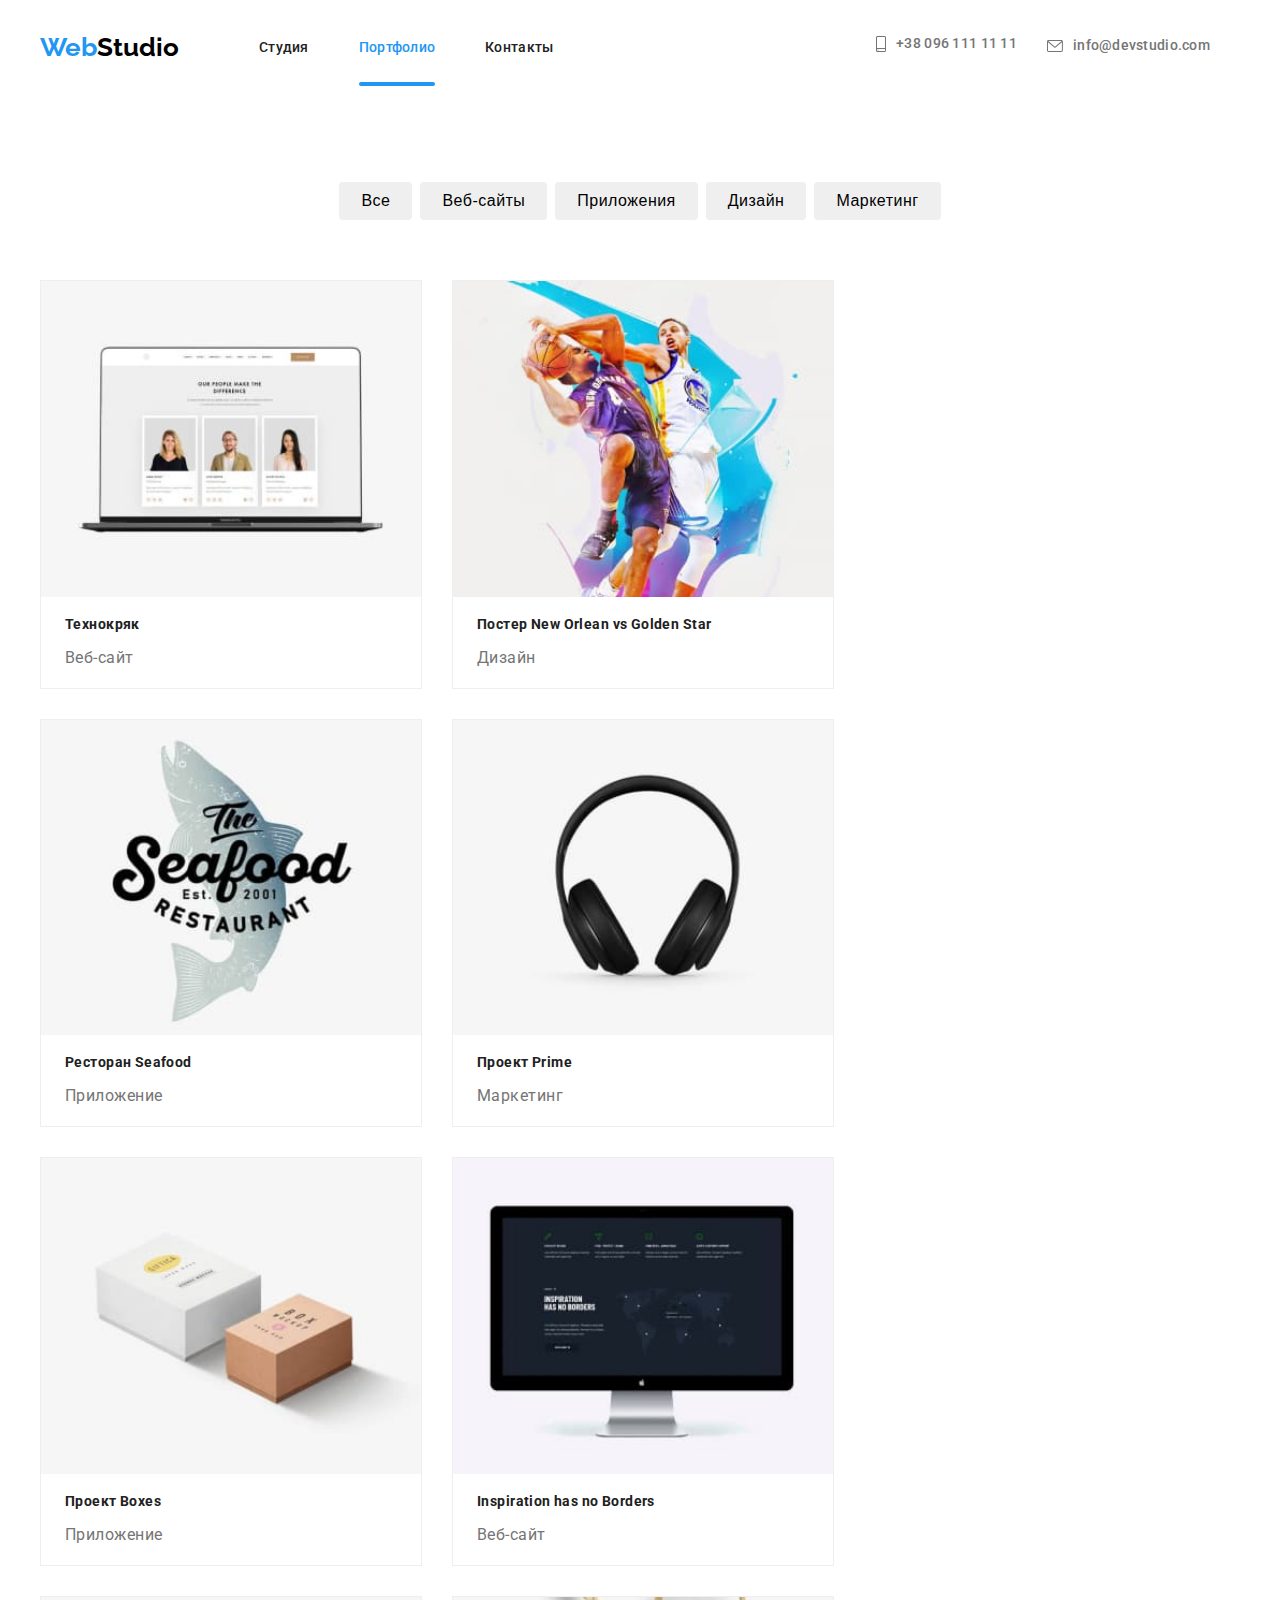
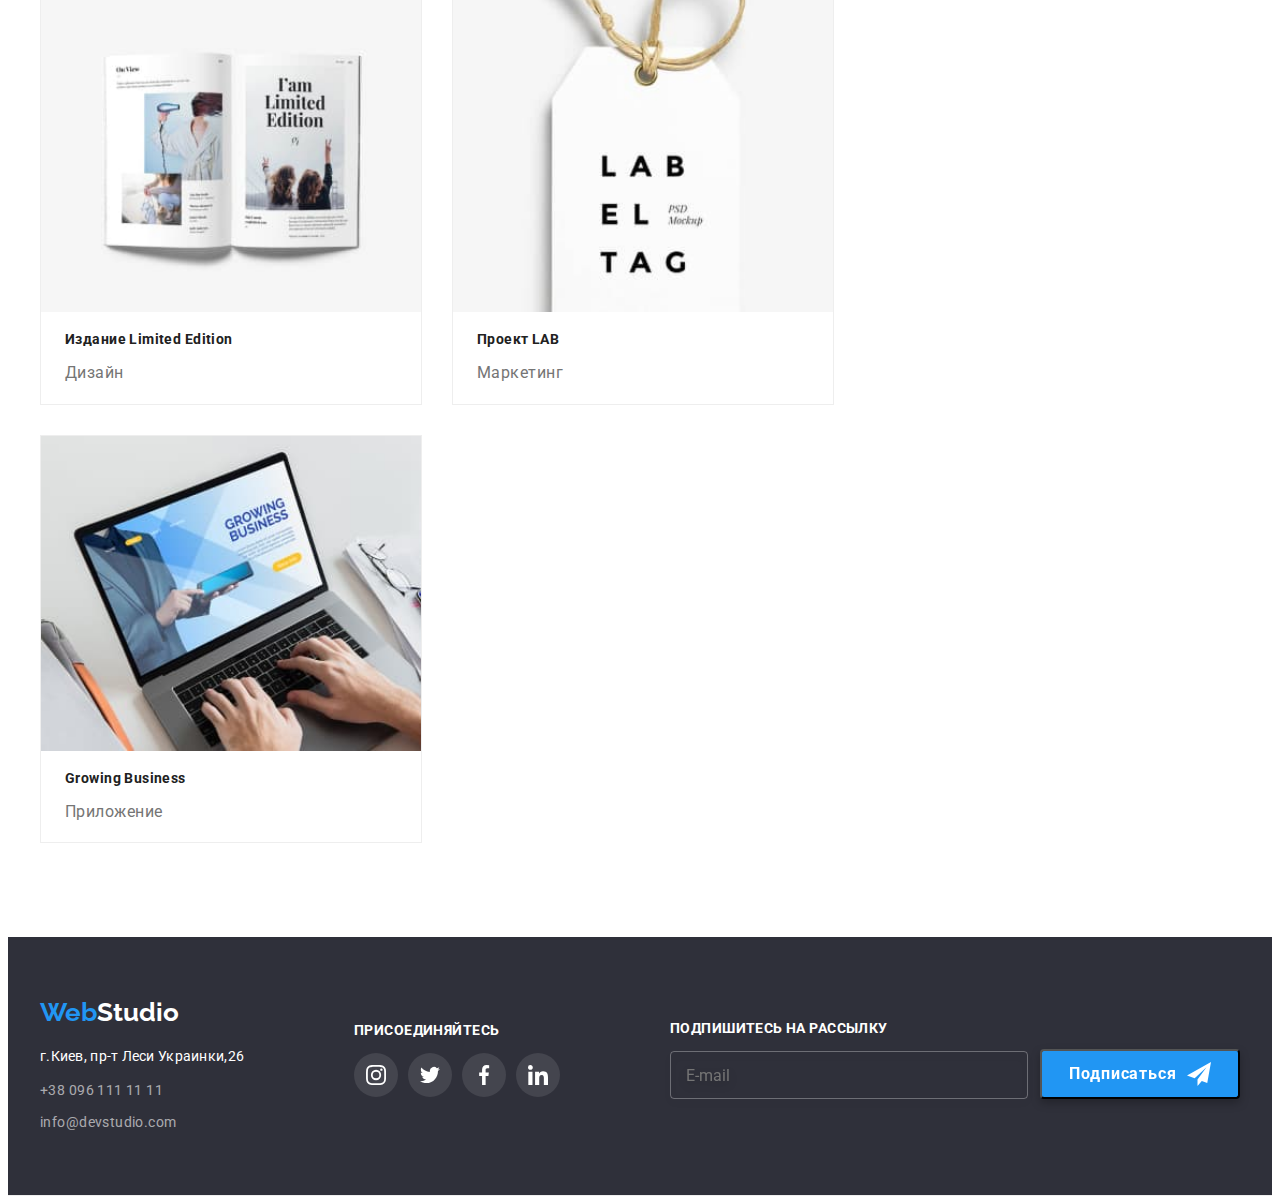
==== commit b9f01f2a: "04.03.8" ====
--- a/portfolio.html
+++ b/portfolio.html
@@ -70,17 +70,17 @@
         
                     </ul>
                     <ul class="social list">
-                        <a href="" class="social-text">Instagram</a>
-                        <a href="" class="social-text">Twitter</a>
-                        <a href="" class="social-text">Facebook</a>
-                        <a href="" class="social-text">LinkedIn</a>
+                        <li><a href="" class="social-text">Instagram</a></li>
+                        <li><a href="" class="social-text">Twitter</a></li>
+                        <li><a href="" class="social-text">Facebook</a></li>
+                        <li><a href="" class="social-text">LinkedIn</a></li>
                     </ul>
                 </div>
             </nav>
         </header>
     </div>
     
-    </header>
+ 
     
      <main>
         
@@ -290,7 +290,7 @@
                     <p class="imgportp">Технокряк это современная площадка распостранения коронавируса. Компании используют эту платформу для цифрового шпионажа и атак на защищенные сервера конкурентов.</p>
                     </div>
                     <div class="card">
-                    <h2 class="card-title work">Growing Business</h22
+                    <h2 class="card-title work">Growing Business</h2>
                     <p class="kind">Приложение</p>
                     </div>
                 </a>
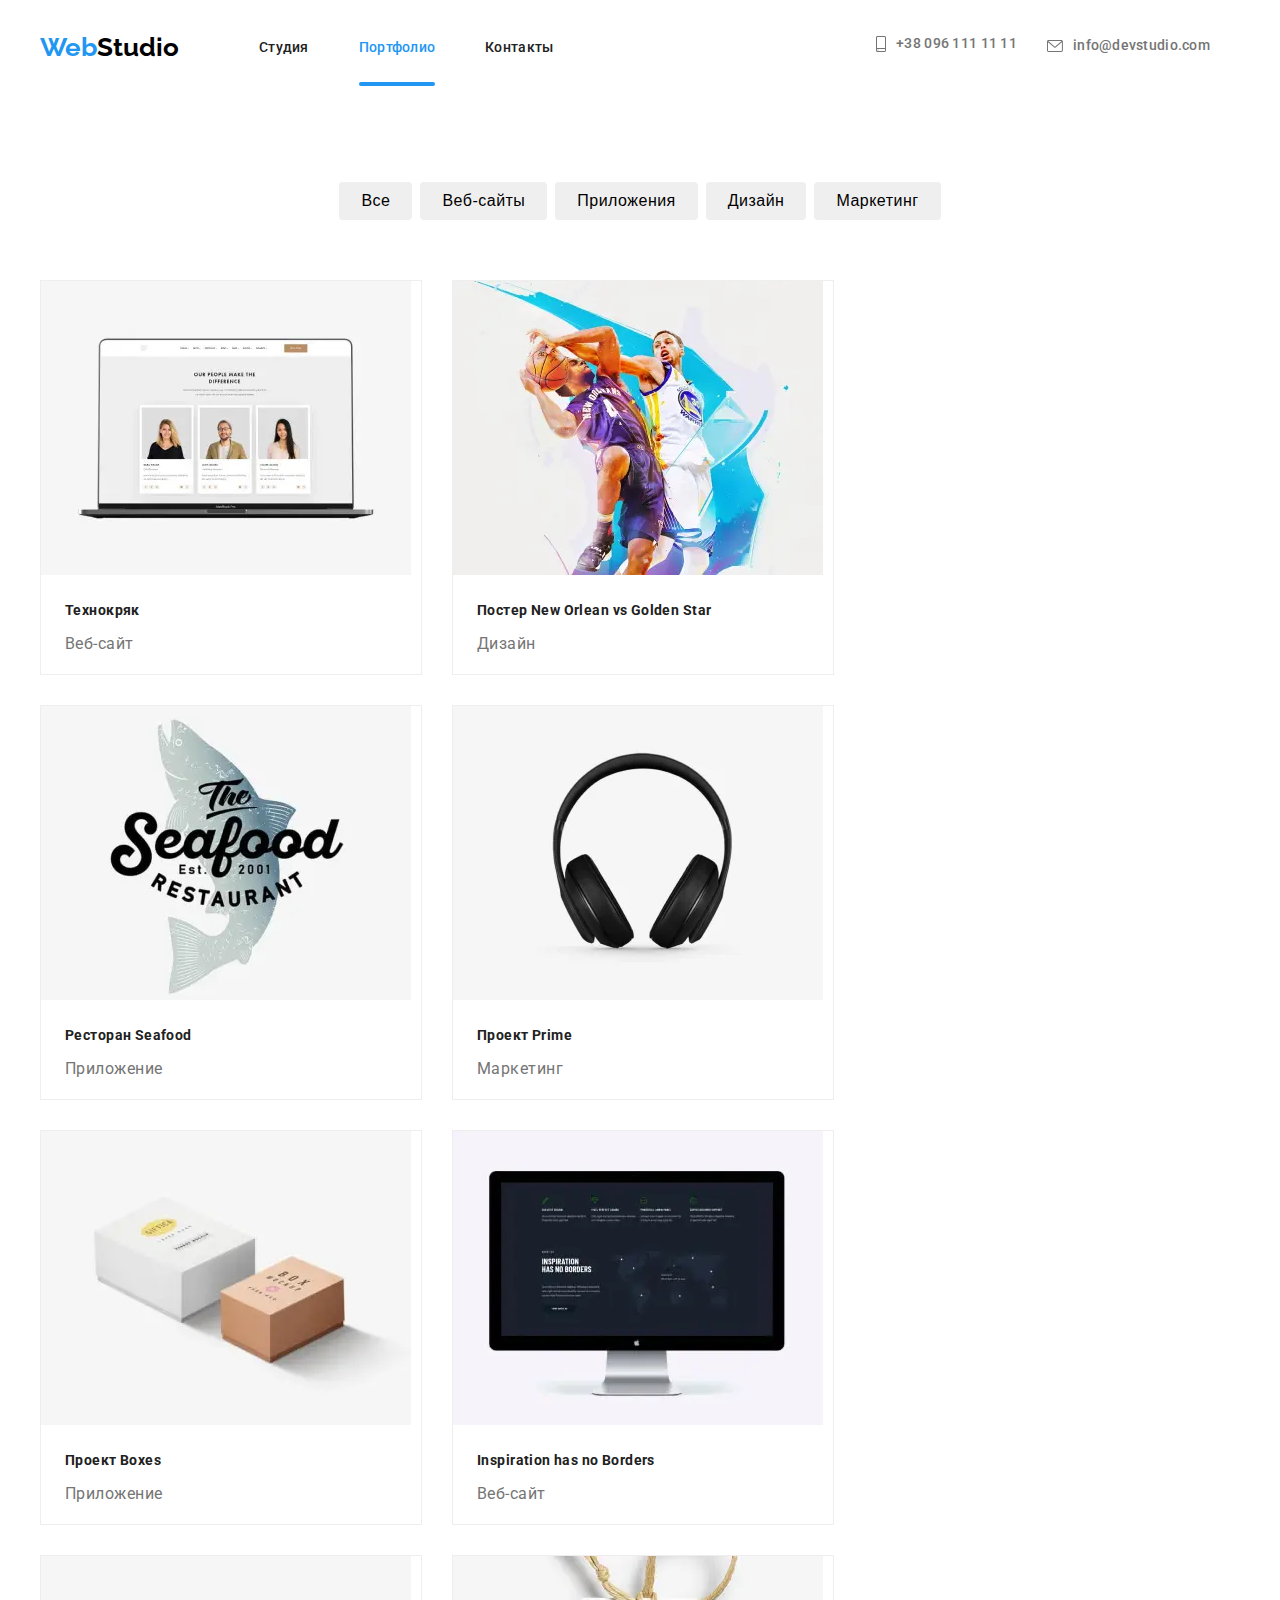
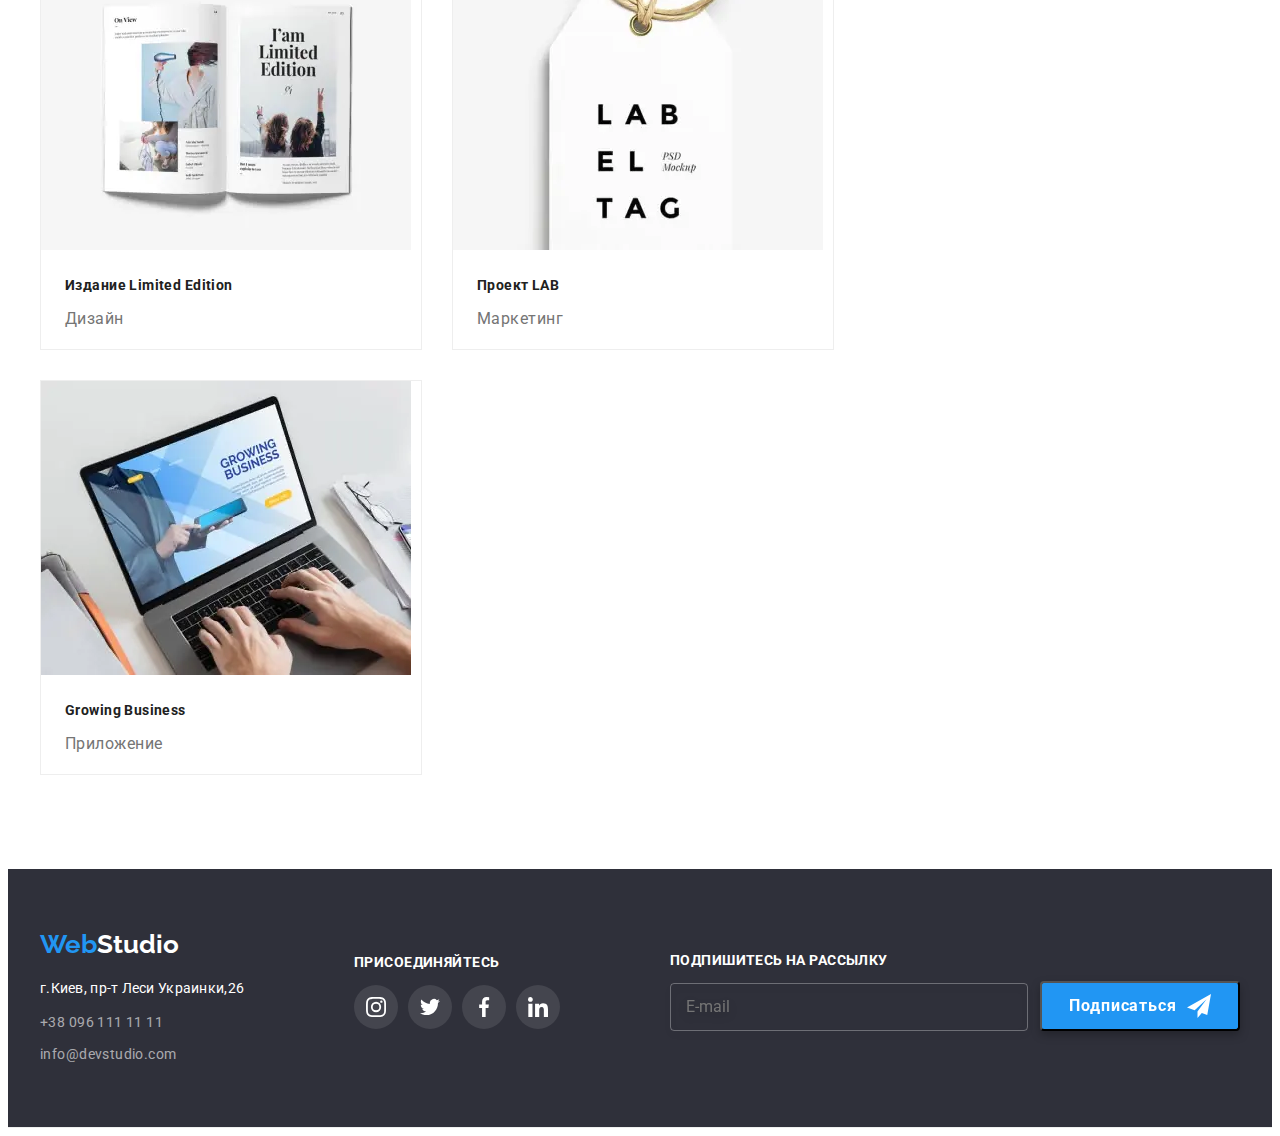
==== commit 8f2b27c7: "04.03.8" ====
--- a/portfolio.html
+++ b/portfolio.html
@@ -102,16 +102,25 @@
               <li class="product">
                   <a href="" class="product-link">
                     <div class="positionabs">  
-                   <img srcset="
-                   ./image-portfolio/tehnocryac-354.jpg 1x,
-                   ./image-portfolio/tehnocryac-370.jpg 1x,
-                   ./image-portfolio/tehnocryac-450.jpg 1x,
-                   ./image-portfolio/tehnocryac-708.jpg 2x,
-                   ./image-portfolio/tehnocryac-740.jpg 2x,
-                   ./image-portfolio/tehnocryac-900.jpg 2x,
-                  "
-                  src="./image-portfolio/tehnocryac-354.jpg" alt="Картинка с изображением ноутбука" class="imgportjpg"
-                  sizen="(min-width:1200px)33vw, (min-width:768px)50vw,100vw">
+                    <picture>
+                        <source srcset="./image-portfolio/techno-370.webp 1x, ./image-portfolio/techno-740.webp 2x"
+                            media="(min-width:1200px)" type="image/webp">
+                        <source srcset="./image-portfolio/techno-370.jpg 1x, ./image-portfolio/techno-740.jpg 2x"
+                            media="(min-width:1200px)">
+                    
+                        <source srcset="./image-portfolio/techno-354.webp 1x, ./image-portfolio/techno-708.webp 2x"
+                            media="(min-width:768px)" type="image/webp">
+                        <source srcset="./image-portfolio/techno-354.jpg 1x, ./image-portfolio/techno-708.jpg 2x"
+                            media="(min-width:768px)">
+                    
+                        <source srcset="./image-portfolio/techno-450.webp 1x, ./image-portfolio/techno-900.webp 2x"
+                            media="(min-width:320px)" type="image/webp">
+                        <source srcset="./image-portfolio/techno-450.jpg 1x, ./image-portfolio/techno-900.jpg 2x"
+                            media="(min-width:320px)">
+                    
+                    
+                        <img src="./image-portfolio/techno-450.jpg" alt="два баскетболиста борятся за мяч">
+                    </picture>
                    <p class="imgportp">Технокряк это современная площадка распостранения коронавируса. Компании используют эту платформу для цифрового шпионажа и атак на защищенные сервера конкурентов.</p>
                 </div >
                    <div class="card">
@@ -123,17 +132,23 @@
               <li class="product">
                 <a href="" class="product-link">
                     <div class="positionabs">
-                    <img srcset="
-                                       ./image-portfolio/orlean-354.jpg 1x,
-                                       ./image-portfolio/orlean-370.jpg 1x,
-                                       ./image-portfolio/orlean-450.jpg 1x,
-                                       ./image-portfolio/orlean-708.jpg 2x,
-                                       ./image-portfolio/orlean-740.jpg 2x,
-                                       ./image-portfolio/orlean-900.jpg 2x,
-                    
-                    
-                                      " src="./image-portfolio/orlean-354.jpg" alt="Картинка с изображением ноутбука"
-                        class="imgportjpg" sizen="(min-width:1200px)33vw, (min-width:768px)50vw,100vw">
+                    <picture>
+                        <source srcset="./image-portfolio/orlean-370.webp 1x, ./image-portfolio/orlean-740.webp 2x"
+                            media="(min-width:1200px)" type="image/webp">
+                        <source srcset="./image-portfolio/orlean-370.jpg 1x, ./image-portfolio/orlean-740.jpg 2x"
+                            media="(min-width:1200px)">
+                    
+                        <source srcset="./image-portfolio/orlean-354.webp 1x, ./image-portfolio/orlean-708.webp 2x"
+                            media="(min-width:768px)" type="image/webp">
+                        <source srcset="./image-portfolio/orlean-354.jpg 1x, ./image-portfolio/orlean-708.jpg 2x" media="(min-width:768px)">
+                    
+                        <source srcset="./image-portfolio/orlean-450.webp 1x, ./image-portfolio/orlean-900.webp 2x"
+                            media="(min-width:320px)" type="image/webp">
+                        <source srcset="./image-portfolio/orlean-450.jpg 1x, ./image-portfolio/orlean-900.jpg 2x" media="(min-width:320px)">
+                    
+                    
+                        <img src="./image-portfolio/orlean-450.jpg" alt="два баскетболиста борятся за мяч">
+                    </picture>
                     <p class="imgportp">Технокряк это современная площадка распостранения коронавируса. Компании используют эту платформу для цифрового шпионажа и атак на защищенные сервера конкурентов.</p>
                     </div>
                     <div class="card">
@@ -145,17 +160,23 @@
               <li class="product">
                 <a href="" class="product-link">
                     <div class="positionabs">
-                    <img srcset="
-                                       ./image-portfolio/seafood-354.jpg 1x,
-                                       ./image-portfolio/seafood-370.jpg 1x,
-                                       ./image-portfolio/seafood-450.jpg 1x,
-                                       ./image-portfolio/seafood-708.jpg 2x,
-                                       ./image-portfolio/seafood-740.jpg 2x,
-                                       ./image-portfolio/seafood-900.jpg 2x,
-                    
-                    
-                                      " src="./image-portfolio/seafood-354.jpg" alt="Картинка с изображением ноутбука"
-                        class="imgportjpg" sizen="(min-width:1200px)33vw, (min-width:768px)50vw,100vw">
+                    <picture>
+                        <source srcset="./image-portfolio/seafood-370.webp 1x, ./image-portfolio/seafood-740.webp 2x"
+                            media="(min-width:1200px)" type="image/webp">
+                        <source srcset="./image-portfolio/seafood-370.jpg 1x, ./image-portfolio/seafood-740.jpg 2x"
+                            media="(min-width:1200px)">
+                    
+                        <source srcset="./image-portfolio/seafood-354.webp 1x, ./image-portfolio/seafood-708.webp 2x"
+                            media="(min-width:768px)" type="image/webp">
+                        <source srcset="./image-portfolio/seafood-354.jpg 1x, ./image-portfolio/seafood-708.jpg 2x" media="(min-width:768px)">
+                    
+                        <source srcset="./image-portfolio/seafood-450.webp 1x, ./image-portfolio/seafood-900.webp 2x"
+                            media="(min-width:320px)" type="image/webp">
+                        <source srcset="./image-portfolio/seafood-450.jpg 1x, ./image-portfolio/seafood-900.jpg 2x" media="(min-width:320px)">
+                    
+                    
+                        <img src="./image-portfolio/seafood-450.jpg" alt="два баскетболиста борятся за мяч">
+                    </picture>
                     <p class="imgportp">Технокряк это современная площадка распостранения коронавируса. Компании используют эту платформу для цифрового шпионажа и атак на защищенные сервера конкурентов.</p>
                     </div>
                     <div class="card">
@@ -167,17 +188,25 @@
               <li class="product">
                 <a href="" class="product-link">
                     <div class="positionabs">
-                    <img srcset="
-                                       ./image-portfolio/prime-354.jpg 1x,
-                                       ./image-portfolio/prime-370.jpg 1x,
-                                       ./image-portfolio/prime-450.jpg 1x,
-                                       ./image-portfolio/prime-708.jpg 2x,
-                                       ./image-portfolio/prime-740.jpg 2x,
-                                       ./image-portfolio/prime-900.jpg 2x,
-                    
-                    
-                                      " src="./image-portfolio/prime-354.jpg" alt="Картинка с изображением ноутбука"
-                        class="imgportjpg" sizen="(min-width:1200px)33vw, (min-width:768px)50vw,100vw">
+                    <picture>
+                        <source srcset="./image-portfolio/prime-370.webp 1x, ./image-portfolio/prime-740.webp 2x"
+                            media="(min-width:1200px)" type="image/webp">
+                        <source srcset="./image-portfolio/prime-370.jpg 1x, ./image-portfolio/prime-740.jpg 2x"
+                            media="(min-width:1200px)">
+                    
+                        <source srcset="./image-portfolio/prime-354.webp 1x, ./image-portfolio/prime-708.webp 2x"
+                            media="(min-width:768px)" type="image/webp">
+                        <source srcset="./image-portfolio/prime-354.jpg 1x, ./image-portfolio/prime-708.jpg 2x"
+                            media="(min-width:768px)">
+                    
+                        <source srcset="./image-portfolio/prime-450.webp 1x, ./image-portfolio/prime-900.webp 2x"
+                            media="(min-width:320px)" type="image/webp">
+                        <source srcset="./image-portfolio/prime-450.jpg 1x, ./image-portfolio/prime-900.jpg 2x"
+                            media="(min-width:320px)">
+                    
+                    
+                        <img src="./image-portfolio/prime-450.jpg" alt="два баскетболиста борятся за мяч">
+                    </picture>
                      <p class="imgportp">Технокряк это современная площадка распостранения коронавируса. Компании используют эту платформу для цифрового шпионажа и атак на защищенные сервера конкурентов.</p>
                     </div>
                      <div class="card">
@@ -189,17 +218,22 @@
               <li class="product">
                 <a href="" class="product-link">
                     <div class="positionabs">
-                    <img srcset="
-                                       ./image-portfolio/boxes-354.jpg 1x,
-                                       ./image-portfolio/boxes-370.jpg 1x,
-                                       ./image-portfolio/boxes-450.jpg 1x,
-                                       ./image-portfolio/boxes-708.jpg 2x,
-                                       ./image-portfolio/boxes-740.jpg 2x,
-                                       ./image-portfolio/boxes-900.jpg 2x,
-                    
-                    
-                                      " src="./image-portfolio/boxes-354.jpg" alt="Картинка с изображением ноутбука"
-                        class="imgportjpg" sizen="(min-width:1200px)33vw, (min-width:768px)50vw,100vw">
+                    <picture>
+                        <source srcset="./image-portfolio/boxes-370.webp 1x, ./image-portfolio/boxes-740.webp 2x" media="(min-width:1200px)"
+                            type="image/webp">
+                        <source srcset="./image-portfolio/boxes-370.jpg 1x, ./image-portfolio/boxes-740.jpg 2x" media="(min-width:1200px)">
+                    
+                        <source srcset="./image-portfolio/boxes-354.webp 1x, ./image-portfolio/boxes-708.webp 2x" media="(min-width:768px)"
+                            type="image/webp">
+                        <source srcset="./image-portfolio/boxes-354.jpg 1x, ./image-portfolio/boxes-708.jpg 2x" media="(min-width:768px)">
+                    
+                        <source srcset="./image-portfolio/boxes-450.webp 1x, ./image-portfolio/boxes-900.webp 2x" media="(min-width:320px)"
+                            type="image/webp">
+                        <source srcset="./image-portfolio/boxes-450.jpg 1x, ./image-portfolio/boxes-900.jpg 2x" media="(min-width:320px)">
+                    
+                    
+                        <img src="./image-portfolio/boxes-450.jpg" alt="два баскетболиста борятся за мяч">
+                    </picture>
                     <p class="imgportp">Технокряк это современная площадка распостранения коронавируса. Компании используют эту платформу для цифрового шпионажа и атак на защищенные сервера конкурентов.</p>
                     </div>
                     <div class="card">
@@ -211,17 +245,22 @@
               <li class="product">
                 <a href="" class="product-link">
                     <div class="positionabs">
-                    <img srcset="
-                                       ./image-portfolio/inspiration-354.jpg 1x,
-                                       ./image-portfolio/inspiration-370.jpg 1x,
-                                       ./image-portfolio/inspiration-450.jpg 1x,
-                                       ./image-portfolio/inspiration-708.jpg 2x,
-                                       ./image-portfolio/inspiration-740.jpg 2x,
-                                       ./image-portfolio/inspiration-900.jpg 2x,
-                    
-                    
-                                      " src="./image-portfolio/inspiration-354.jpg" alt="Картинка с изображением ноутбука"
-                        class="imgportjpg" sizen="(min-width:1200px)33vw, (min-width:768px)50vw,100vw">
+                    <picture>
+                        <source srcset="./image-portfolio/inspiration-370.webp 1x, ./image-portfolio/inspiration-740.webp 2x" media="(min-width:1200px)"
+                            type="image/webp">
+                        <source srcset="./image-portfolio/inspiration-370.jpg 1x, ./image-portfolio/inspiration-740.jpg 2x" media="(min-width:1200px)">
+                    
+                        <source srcset="./image-portfolio/inspiration-354.webp 1x, ./image-portfolio/inspiration-708.webp 2x" media="(min-width:768px)"
+                            type="image/webp">
+                        <source srcset="./image-portfolio/inspiration-354.jpg 1x, ./image-portfolio/inspiration-708.jpg 2x" media="(min-width:768px)">
+                    
+                        <source srcset="./image-portfolio/inspiration-450.webp 1x, ./image-portfolio/inspiration-900.webp 2x" media="(min-width:320px)"
+                            type="image/webp">
+                        <source srcset="./image-portfolio/inspiration-450.jpg 1x, ./image-portfolio/inspiration-900.jpg 2x" media="(min-width:320px)">
+                    
+                    
+                        <img src="./image-portfolio/inspiration-450.jpg" alt="два баскетболиста борятся за мяч">
+                    </picture>
                     <p class="imgportp">Технокряк это современная площадка распостранения коронавируса. Компании используют эту платформу для цифрового шпионажа и атак на защищенные сервера конкурентов.</p>
                     </div>
                     <div class="card">
@@ -233,17 +272,25 @@
               <li class="product">
                 <a href="" class="product-link">
                     <div class="positionabs">
-                    <img srcset="
-                                       ./image-portfolio/limited-354.jpg 1x,
-                                       ./image-portfolio/limited-370.jpg 1x,
-                                       ./image-portfolio/limited-450.jpg 1x,
-                                       ./image-portfolio/limited-708.jpg 2x,
-                                       ./image-portfolio/limited-740.jpg 2x,
-                                       ./image-portfolio/limited-900.jpg 2x,
-                    
-                    
-                                      " src="./image-portfolio/limited-354.jpg" alt="Картинка с изображением ноутбука"
-                        class="imgportjpg" sizen="(min-width:1200px)33vw, (min-width:768px)50vw,100vw">
+                    <picture>
+                        <source srcset="./image-portfolio/limedit-370.webp 1x, ./image-portfolio/limedit-740.webp 2x"
+                            media="(min-width:1200px)" type="image/webp">
+                        <source srcset="./image-portfolio/limedit-370.jpg 1x, ./image-portfolio/limedit-740.jpg 2x"
+                            media="(min-width:1200px)">
+                    
+                        <source srcset="./image-portfolio/limedit-354.webp 1x, ./image-portfolio/limedit-708.webp 2x"
+                            media="(min-width:768px)" type="image/webp">
+                        <source srcset="./image-portfolio/limedit-354.jpg 1x, ./image-portfolio/limedit-708.jpg 2x"
+                            media="(min-width:768px)">
+                    
+                        <source srcset="./image-portfolio/limedit-450.webp 1x, ./image-portfolio/limedit-900.webp 2x"
+                            media="(min-width:320px)" type="image/webp">
+                        <source srcset="./image-portfolio/limedit-450.jpg 1x, ./image-portfolio/limedit-900.jpg 2x"
+                            media="(min-width:320px)">
+                    
+                    
+                        <img src="./image-portfolio/limedit-450.jpg" alt="два баскетболиста борятся за мяч">
+                    </picture>
                     <p class="imgportp">Технокряк это современная площадка распостранения коронавируса. Компании используют эту платформу для цифрового шпионажа и атак на защищенные сервера конкурентов.</p>
                     </div>
                     <div class="card">
@@ -255,17 +302,22 @@
               <li class="product">
                 <a href="" class="product-link">
                     <div class="positionabs">
-                    <img srcset="
-                                       ./image-portfolio/lab-354.jpg 1x,
-                                       ./image-portfolio/lab-370.jpg 1x,
-                                       ./image-portfolio/lab-450.jpg 1x,
-                                       ./image-portfolio/lab-708.jpg 2x,
-                                       ./image-portfolio/lab-740.jpg 2x,
-                                       ./image-portfolio/lab-900.jpg 2x,
-                    
-                    
-                                      " src="./image-portfolio/lab-354.jpg" alt="Картинка с изображением ноутбука"
-                        class="imgportjpg" sizen="(min-width:1200px)33vw, (min-width:768px)50vw,100vw">
+                    <picture>
+                        <source srcset="./image-portfolio/lab-370.webp 1x, ./image-portfolio/lab-740.webp 2x" media="(min-width:1200px)"
+                            type="image/webp">
+                        <source srcset="./image-portfolio/lab-370.jpg 1x, ./image-portfolio/lab-740.jpg 2x" media="(min-width:1200px)">
+                    
+                        <source srcset="./image-portfolio/lab-354.webp 1x, ./image-portfolio/lab-708.webp 2x" media="(min-width:768px)"
+                            type="image/webp">
+                        <source srcset="./image-portfolio/lab-354.jpg 1x, ./image-portfolio/lab-708.jpg 2x" media="(min-width:768px)">
+                    
+                        <source srcset="./image-portfolio/lab-450.webp 1x, ./image-portfolio/lab-900.webp 2x" media="(min-width:320px)"
+                            type="image/webp">
+                        <source srcset="./image-portfolio/lab-450.jpg 1x, ./image-portfolio/lab-900.jpg 2x" media="(min-width:320px)">
+                    
+                    
+                        <img src="./image-portfolio/lab-450.jpg" alt="два баскетболиста борятся за мяч">
+                    </picture>
                     <p class="imgportp">Технокряк это современная площадка распостранения коронавируса. Компании используют эту платформу для цифрового шпионажа и атак на защищенные сервера конкурентов.</p>
                     </div>
                     <div class="card">
@@ -277,16 +329,22 @@
               <li class="product">
                 <a href="" class="product-link">
                     <div class="positionabs">
-                    <img srcset="
-                    ./image-portfolio/business-354.jpg 1x,
-                    ./image-portfolio/business-708.jpg 2x,
-                    ./image-portfolio/business-370.jpg 1x,
-                    ./image-portfolio/business-740.jpg 2x,
-                    ./image-portfolio/business-450.jpg 1x,      
-                    ./image-portfolio/business-900.jpg 2x,                              
-            "
-            src="./image-portfolio/business-354.jpg" alt="Картинка с изображением ноутбука"
-                        class="imgportjpg" sizen="(min-width:1200px)33vw, (min-width:768px)50vw,100vw">
+                <picture>
+                    <source srcset="./image-portfolio/business-370.webp 1x, ./image-portfolio/business-740.webp 2x" media="(min-width:1200px)"
+                        type="image/webp">
+                    <source srcset="./image-portfolio/business-370.jpg 1x, ./image-portfolio/business-740.jpg 2x" media="(min-width:1200px)">
+                
+                    <source srcset="./image-portfolio/business-354.webp 1x, ./image-portfolio/business-708.webp 2x" media="(min-width:768px)"
+                        type="image/webp">
+                    <source srcset="./image-portfolio/business-354.jpg 1x, ./image-portfolio/business-708.jpg 2x" media="(min-width:768px)">
+                
+                    <source srcset="./image-portfolio/business-450.webp 1x, ./image-portfolio/business-900.webp 2x" media="(min-width:320px)"
+                        type="image/webp">
+                    <source srcset="./image-portfolio/business-450.jpg 1x, ./image-portfolio/business-900.jpg 2x" media="(min-width:320px)">
+                
+                
+                    <img src="./image-portfolio/business-450.jpg" alt="два баскетболиста борятся за мяч">
+                </picture>
                     <p class="imgportp">Технокряк это современная площадка распостранения коронавируса. Компании используют эту платформу для цифрового шпионажа и атак на защищенные сервера конкурентов.</p>
                     </div>
                     <div class="card">
--- a/css/main.min.css
+++ b/css/main.min.css
@@ -1,2 +1,2 @@
-:root{--accent: #2196f3;--primery-text-color: #757575;--white: #ffffff;--black: #000000;--secondary-text-color: #212121;--secondary-bgcolor: #f5f4fa;--whiitetrans: rgba(255, 255, 255, 60%);--timecubic: 250ms, cubic-bezier(0.4, 0, 0.2, 1)}body{background-color:var(--white);color:var(--primery-text-color);font-family:roboto, sans-serif;font-style:normal;font-size:14px;line-height:1.71}a{text-decoration:none}.conteiner{margin-left:auto;margin-right:auto;padding-left:15px;padding-right:15px}@media screen and (min-width: 480px){.conteiner{width:480px}}@media screen and (min-width: 768px){.conteiner{width:768px}}@media screen and (min-width: 1200px){.conteiner{width:1200px}}.list{list-style:none;margin-top:0px;margin-bottom:0px;padding-top:0px;padding-bottom:0px}.section-title{margin-top:0px;margin-bottom:10px;color:var(--secondary-text-color);font-weight:bold;font-size:14px;line-height:1.14;letter-spacing:0.03em}@media screen and (max-width: 767px){.section-title{text-align:center}}.site-nav{padding-top:60px;padding-bottom:60px;padding-left:0px;margin:0px}@media screen and (min-width: 768px){.site-nav{display:-webkit-box;display:-ms-flexbox;display:flex;-ms-flex-wrap:wrap;flex-wrap:wrap;margin:-15px}}@media screen and (min-width: 768px){.headermenu{display:-webkit-box;display:-ms-flexbox;display:flex;-webkit-box-align:center;-ms-flex-align:center;align-items:center}.headermenu .menu-button{display:none}}.headr-line{display:-webkit-box;display:-ms-flexbox;display:flex;-webkit-box-pack:justify;-ms-flex-pack:justify;justify-content:space-between;-webkit-box-align:center;-ms-flex-align:center;align-items:center;height:60px}@media screen and (min-width: 768px){.headr-line{padding-right:80px;height:80px}}@media screen and (max-width: 767px){.menu-container{display:none;position:absolute;top:0;left:0;width:100%;z-index:99;height:100vh;-webkit-transform:translateX(-50%);transform:translateX(-50%);-webkit-transform:translateY(100%);transform:translateY(100%);background-color:var(--white)}.menu-container.is-open{display:block;-webkit-transform:translateY(0);transform:translateY(0)}}@media screen and (min-width: 768px){.menu-container{display:-webkit-box;display:-ms-flexbox;display:flex;-webkit-box-pack:justify;-ms-flex-pack:justify;justify-content:space-between;-webkit-box-flex:1;-ms-flex-positive:1;flex-grow:1;padding:0px}}.logo{margin-right:93px;color:var(--accent);font-family:raleway, sans-serif;font-weight:bold;font-size:26px;line-height:1.2;-webkit-transition-property:color;transition-property:color;-webkit-transition-timing-function:cubic-bezier(0.4, 0, 0.2, 1);transition-timing-function:cubic-bezier(0.4, 0, 0.2, 1);-webkit-transition-duration:250ms;transition-duration:250ms}.logo:hover,.logo:focus{color:var(--black)}@media screen and (min-width: 768px){.logo{margin-right:0px}}.logo-black{color:var(--black);-webkit-transition-property:color;transition-property:color;-webkit-transition-timing-function:cubic-bezier(0.4, 0, 0.2, 1);transition-timing-function:cubic-bezier(0.4, 0, 0.2, 1);-webkit-transition-duration:250ms;transition-duration:250ms}.logo-black:hover,.logo-black:focus{color:var(--accent)}.menu-button{display:-webkit-inline-box;display:-ms-inline-flexbox;display:inline-flex;padding:0px;margin:0px;border:none;background-color:transparent;fill:currentColor;z-index:100}.menu-button:hover,.menu-button:focus{fill:var(--accent)}.menu-button.is-open .icon-cross{display:block}.menu-button .icon-menu{display:block}.menu-button.is-open .icon-menu{display:none}.menu-button .icon-cross{display:none}.social{display:-webkit-box;display:-ms-flexbox;display:flex;-ms-flex-pack:distribute;justify-content:space-around;margin-top:32px;margin-bottom:32px;padding-left:30px}@media screen and (min-width: 768px){.social{display:none}}.social-text{padding-left:10px;padding-right:10px;font-family:Roboto;font-style:normal;font-weight:500;font-size:18px;line-height:22px;letter-spacing:0.02em;color:var(--accent);border-right:1px solid rgba(33,33,33,0.2)}.social-text:last-child{border-right:none}.social-text:first-child{padding-left:0px}@media screen and (max-width: 767px){.item{padding-top:32px}}@media screen and (min-width: 768px){.navigation .current{color:var(--accent);position:relative}}.navigation .current::after{position:absolute;bottom:-31px;right:0px;content:"";height:4px;left:0px;background-color:var(--accent);border-radius:2px}@media screen and (max-width: 767px){.navigation .current::after{height:0px}}.link{color:var(--secondary-text-color);font-weight:500;font-size:14px;line-height:1.14;letter-spacing:0.02em;-webkit-transition-property:color;transition-property:color;-webkit-transition-timing-function:cubic-bezier(0.4, 0, 0.2, 1);transition-timing-function:cubic-bezier(0.4, 0, 0.2, 1);-webkit-transition-duration:250ms;transition-duration:250ms}.link:hover,.link:focus{color:var(--accent)}@media screen and (max-width: 767px){.link{font-size:40px;line-height:1.18}}@media screen and (min-width: 768px){.navigation{display:-webkit-box;display:-ms-flexbox;display:flex;-webkit-box-align:center;-ms-flex-align:center;align-items:center;padding:0px}}@media screen and (max-width: 767px){.navigation{padding-bottom:300px}}@media screen and (min-width: 768px){.item{padding-right:50px}.item:last-child{padding-right:0px}}.contacts{display:-webkit-box;display:-ms-flexbox;display:flex;-webkit-box-pack:center;-ms-flex-pack:center;justify-content:center}@media screen and (max-width: 1199px){.contacts{-webkit-box-orient:vertical;-webkit-box-direction:normal;-ms-flex-direction:column;flex-direction:column}}@media screen and (min-width: 1200px){.contacts{-webkit-box-orient:horizontal;-webkit-box-direction:normal;-ms-flex-direction:row;flex-direction:row;-webkit-box-align:center;-ms-flex-align:center;align-items:center}}@media screen and (min-width: 1200px){.contact-items{padding-right:30px}}@media screen and (max-width: 767px){.contact-items{font-size:24px}}.contact-items-telmailto{display:-webkit-inline-box;display:-ms-inline-flexbox;display:inline-flex;-webkit-box-align:center;-ms-flex-align:center;align-items:center;color:var(--primery-text-color);font-weight:500;font-size:14px;line-height:1.14;letter-spacing:0.02em;-webkit-transition-property:color, fill;transition-property:color, fill;-webkit-transition-timing-function:cubic-bezier(0.4, 0, 0.2, 1);transition-timing-function:cubic-bezier(0.4, 0, 0.2, 1);-webkit-transition-duration:250ms;transition-duration:250ms}.contact-items-telmailto:hover,.contact-items-telmailto:focus{color:var(--accent);fill:var(--accent)}@media screen and (max-width: 767px){.contact-items-telmailto{font-size:34px;margin-bottom:32px}}@media screen and (max-width: 767px){.contact-items-telmailto.number{color:var(--accent)}}.envelope{margin-right:10px;background-size:contain}.smartphone::before{content:"";background-image:url(../icon/smartphone.svg);width:10px;height:16px;margin-right:10px;background-size:contain}.itemsvg{fill:currentColor;margin-right:10px;-webkit-transition-property:fill;transition-property:fill;-webkit-transition-timing-function:cubic-bezier(0.4, 0, 0.2, 1);transition-timing-function:cubic-bezier(0.4, 0, 0.2, 1);-webkit-transition-duration:250ms;transition-duration:250ms}.itemsvg:hover,.itemsvg:focus{fill:var(--accent)}@media screen and (max-width: 767px){.itemsvg{display:none}}.section-order{background-image:-webkit-gradient(linear, left top, right top, from(rgba(47,48,58,0.4)), to(rgba(47,48,58,0.4))),url(../image/fonmobile.jpg);background-image:linear-gradient(to right, rgba(47,48,58,0.4), rgba(47,48,58,0.4)),url(../image/fonmobile.jpg);background-repeat:no-repeat;background-position:center;background-size:cover;background-color:var(--primery-text-color);margin-left:auto;margin-right:auto;-webkit-box-align:center;-ms-flex-align:center;align-items:center;text-align:center}@media screen and (min-device-pixel-ratio: 2), screen and (-webkit-min-device-pixel-ratio: 2), screen and (min-resolution: 192dpi), screen and (min-resolution: 2dppx){.section-order{background-image:-webkit-gradient(linear, left top, right top, from(rgba(47,48,58,0.4)), to(rgba(47,48,58,0.4))),url("../image/fonmobile2x.jpg");background-image:linear-gradient(to right, rgba(47,48,58,0.4), rgba(47,48,58,0.4)),url("../image/fonmobile2x.jpg")}}@media screen and (min-width: 768px){.section-order{background-image:-webkit-gradient(linear, left top, right top, from(rgba(47,48,58,0.4)), to(rgba(47,48,58,0.4))),url("../image/fontablet.jpg");background-image:linear-gradient(to right, rgba(47,48,58,0.4), rgba(47,48,58,0.4)),url("../image/fontablet.jpg")}}@media screen and (min-width: 768px) and (min-device-pixel-ratio: 2), screen and (min-width: 768px) and (-webkit-min-device-pixel-ratio: 2), screen and (min-width: 768px) and (min-resolution: 192dpi), screen and (min-width: 768px) and (min-resolution: 2dppx){.section-order{background-image:-webkit-gradient(linear, left top, right top, from(rgba(47,48,58,0.4)), to(rgba(47,48,58,0.4))),url("../image/fontablet2x.jpg");background-image:linear-gradient(to right, rgba(47,48,58,0.4), rgba(47,48,58,0.4)),url("../image/fontablet2x.jpg")}}@media screen and (min-width: 768px) and (min-width: 1200px){.section-order{min-height:600px;background-image:-webkit-gradient(linear, left top, right top, from(rgba(47,48,58,0.4)), to(rgba(47,48,58,0.4))),url("../image/fondesctop.jpg");background-image:linear-gradient(to right, rgba(47,48,58,0.4), rgba(47,48,58,0.4)),url("../image/fondesctop.jpg")}}@media screen and (min-width: 768px) and (min-width: 1200px) and (min-device-pixel-ratio: 2), screen and (min-width: 768px) and (min-width: 1200px) and (-webkit-min-device-pixel-ratio: 2), screen and (min-width: 768px) and (min-width: 1200px) and (min-resolution: 192dpi), screen and (min-width: 768px) and (min-width: 1200px) and (min-resolution: 2dppx){.section-order{background-image:-webkit-gradient(linear, left top, right top, from(rgba(47,48,58,0.4)), to(rgba(47,48,58,0.4))),url("../image/fondesctop2x.jpg");background-image:linear-gradient(to right, rgba(47,48,58,0.4), rgba(47,48,58,0.4)),url("../image/fondesctop2x.jpg")}}.conteinermenu{padding-top:118px;padding-bottom:118px;padding-left:40px;padding-right:40px}@media screen and (min-width: 768px){.conteinermenu{padding-left:160px;padding-right:160px}}@media screen and (min-width: 1200px){.conteinermenu{padding-top:203px;padding-bottom:203px}}.accentpage{margin-top:0px;margin-bottom:30px;margin-left:auto;margin-right:auto;color:var(--white);max-width:696px;font-weight:900;font-size:44px;line-height:1.36;text-align:center;letter-spacing:0.06em}@media screen and (max-width: 1199px){.accentpage{font-size:26px;line-height:1.61}}.button{font-weight:500;font-size:16px;line-height:1.63;text-align:center;letter-spacing:0.03em;border-radius:4px;padding:6px 22px;min-width:73px;border:0px;-webkit-transition-property:color, background-color;transition-property:color, background-color;-webkit-transition-timing-function:cubic-bezier(0.4, 0, 0.2, 1);transition-timing-function:cubic-bezier(0.4, 0, 0.2, 1);-webkit-transition-duration:250ms;transition-duration:250ms}.button.primery{color:var(--white);background-color:var(--accent);font-weight:bold;font-size:16px;line-height:1.88;letter-spacing:0.06em}.section-aboutus{padding-top:94px;padding-bottom:94px}@media screen and (max-width: 768px){.section-aboutus{padding-top:60px;padding-bottom:60px}}.specification{list-style:none;margin:0px;padding:0px}@media screen and (min-width: 768px){.specification{display:-webkit-box;display:-ms-flexbox;display:flex;-ms-flex-wrap:wrap;flex-wrap:wrap;margin:-15px}}.specification-elem{position:relative;padding-right:0px;padding-left:0px;margin:0px}@media screen and (min-width: 768px){.specification-elem{width:calc((100% - 4 * 15px) / 2);margin:15px}}@media screen and (min-width: 1200px){.specification-elem{width:calc((100% - 8 * 15px) / 4)}}@media screen and (max-width: 767px){.specification-elem:not(:last-child){margin-bottom:30px}}.elem-title{margin-top:0px;margin-bottom:10px;color:var(--secondary-text-color);font-weight:bold;font-size:14px;line-height:1.14;letter-spacing:0.03em}@media screen and (max-width: 767px){.elem-title{text-align:center}}.img{display:block}.secondary{color:var(--black);background-color:#f5f4fa}.elem-discription{margin:0px}.scenery::before{display:block;content:"";height:120px;background-image:url(../image/antenna.svg);background-size:70px 70px;background-repeat:no-repeat;background-position:center;background-color:var(--secondary-bgcolor);margin-bottom:30px;margin-left:0px;margin-right:0px}.scenery:nth-child(2)::before{background-image:url(../image/clock.svg)}.scenery:nth-child(3)::before{background-image:url(../image/diagram.svg)}.scenery:nth-child(4)::before{background-image:url(../image/astronaut.svg)}.flexem .scenery{padding-left:auto;padding-right:auto}.section-categories{display:none}@media screen and (min-width: 1200px){.section-categories{display:-webkit-box;display:-ms-flexbox;display:flex}}.categories{padding-bottom:94px}@media screen and (max-width: 768px){.categories{display:none}}@media screen and (min-width: 1200px){.categories{display:-webkit-box;display:-ms-flexbox;display:flex;-ms-flex-wrap:wrap;flex-wrap:wrap;margin:-15px}}.box{width:100%}.categories-set-elem{margin:15px;position:relative}@media screen and (min-width: 1200px){.categories-set-elem{width:calc((100% - 6 * 15px) / 3)}}.flexemp{position:absolute;display:-webkit-box;display:-ms-flexbox;display:flex;bottom:7px;-webkit-box-pack:center;-ms-flex-pack:center;justify-content:center;-webkit-box-align:center;-ms-flex-align:center;align-items:center;right:0px;left:0px;height:70px;margin-top:0px;margin-bottom:0px;background-color:rgba(47,48,58,0.8);font-family:Roboto;font-style:normal;font-weight:bold;font-size:14px;line-height:1.14;text-align:center;letter-spacing:0.03em;color:#ffffff}.aboutzag{font-family:Roboto;font-style:normal;font-weight:bold;font-size:36px;line-height:42px;text-align:center;letter-spacing:0.03em;color:#212121}.categories-set{padding:0;margin:-15px;display:-webkit-box;display:-ms-flexbox;display:flex;padding-bottom:94px}@media screen and (max-width: 1199px){.categories-set{display:block}}.categories-set-elem{padding:0px;margin:15px;width:calc((100% - 6 * 15px) / 3)}.categories-title{margin-bottom:60px}.section-team{background-color:#f5f4fa;padding-top:60px;padding-bottom:60px}.piople{width:100%;display:block;padding:0px;margin:0px}@media screen and (min-width: 768px){.piople{display:-webkit-box;display:-ms-flexbox;display:flex;-ms-flex-wrap:wrap;flex-wrap:wrap;margin:-15px}}.profession{margin-top:0px;margin-bottom:20px;font-weight:normal;font-size:16px;line-height:1.18;text-align:center;letter-spacing:0.03em}.name{margin-top:0px;margin-bottom:10px;font-weight:500;font-size:16px;line-height:1.18;text-align:center;letter-spacing:0.03em}.card{padding-left:24px;padding-right:24px}.card-comand{display:block;padding-top:30px;padding-bottom:30px;background-color:var(--white)}.piople-elem{padding-right:0px;padding-left:0px;-webkit-box-shadow:0px 1px 3px rgba(0,0,0,0.12),0px 1px 1px rgba(0,0,0,0.14),0px 2px 1px rgba(0,0,0,0.2);box-shadow:0px 1px 3px rgba(0,0,0,0.12),0px 1px 1px rgba(0,0,0,0.14),0px 2px 1px rgba(0,0,0,0.2);border-radius:0px 0px 4px 4px}@media screen and (min-width: 768px){.piople-elem{width:calc((100% - 4 * 15px) / 2);margin:15px}}@media screen and (min-width: 1200px){.piople-elem{width:calc((100% - 8 * 15px) / 4)}}@media screen and (max-width: 767px){.piople-elem:not(:last-child){margin-bottom:30px}}.piople-foto{width:100%;display:block}.socseti{display:-webkit-box;display:-ms-flexbox;display:flex;list-style:none;-webkit-box-pack:center;-ms-flex-pack:center;justify-content:center;padding-left:32px;padding-right:32px;padding-top:0px;padding-bottom:0px}.socsetiicon{display:-webkit-inline-box;display:-ms-inline-flexbox;display:inline-flex;width:44px;height:44px;border-color:var(--primery-text-color);-webkit-box-pack:center;-ms-flex-pack:center;justify-content:center;-webkit-box-align:center;-ms-flex-align:center;align-items:center;border-radius:50%;color:var(--color2, #afb1b8);-webkit-transition-property:color, background-color;transition-property:color, background-color;-webkit-transition-timing-function:cubic-bezier(0.4, 0, 0.2, 1);transition-timing-function:cubic-bezier(0.4, 0, 0.2, 1);-webkit-transition-duration:250ms;transition-duration:250ms}.socsetiicon:hover,.socsetiicon:focus{background-color:var(--accent);color:var(--white)}.grey{fill:currentColor}.img{width:100%}.zag{padding-bottom:30px;margin:0px;font-weight:bold;font-size:36px;line-height:1.16;text-align:center;letter-spacing:0.03em;color:var(--secondary-text-color)}@media screen and (min-width: 1200px){.zag{padding-bottom:60px}}.section-clients{padding-top:94px;padding-bottom:94px}@media screen and (max-width: 767px){.section-clients{padding-top:60px;padding-bottom:60px}}.cardclient{display:-webkit-box;display:-ms-flexbox;display:flex;-ms-flex-wrap:wrap;flex-wrap:wrap;list-style:none;padding:0px;margin-right:-15px}.client{display:-webkit-inline-box;display:-ms-inline-flexbox;display:inline-flex;-webkit-box-pack:center;-ms-flex-pack:center;justify-content:center;-webkit-box-align:center;-ms-flex-align:center;align-items:center;margin:15px;padding:0px;height:90px}@media screen and (max-width: 767px){.client{width:calc((100% - 4 * 15px) / 2)}}@media screen and (min-width: 768px){.client{width:calc((100% - 6 * 15px) / 3)}}@media screen and (min-width: 1200px){.client{width:calc((100% - 12 * 15px) / 6)}}.svga{display:-webkit-inline-box;display:-ms-inline-flexbox;display:inline-flex;-webkit-box-pack:center;-ms-flex-pack:center;justify-content:center;-webkit-box-align:center;-ms-flex-align:center;align-items:center;border:1px solid #afb1b8;border-radius:4%;color:#afb1b8;width:100%;height:100%;outline:none;-webkit-transition-property:color, border;transition-property:color, border;-webkit-transition-timing-function:cubic-bezier(0.4, 0, 0.2, 1);transition-timing-function:cubic-bezier(0.4, 0, 0.2, 1);-webkit-transition-duration:250ms;transition-duration:250ms}.svga:hover,.svga:focus{color:var(--accent);border:1px solid #2196f3}.svga .greyclient{fill:currentColor}.section-title.aboutzag{padding-bottom:30px;margin:0px;font-weight:bold;font-size:36px;line-height:1.16;text-align:center;letter-spacing:0.03em;color:var(--secondary-text-color)}.footer{padding-top:60px;padding-bottom:60px;background-color:#2f303a}.contact{display:-webkit-box;display:-ms-flexbox;display:flex}@media screen and (max-width: 767px){.contact{display:block;text-align:center}}@media screen and (min-width: 768px) and (max-width: 1199px){.contact{-ms-flex-wrap:wrap;flex-wrap:wrap;-webkit-box-pack:center;-ms-flex-pack:center;justify-content:center}}@media screen and (min-width: 1200px){.contact{-webkit-box-pack:justify;-ms-flex-pack:justify;justify-content:space-between}}.footeradres{margin-right:70px}@media screen and (max-width: 767px){.footeradres{margin-right:0px;margin-bottom:60px}}@media screen and (min-width: 768px) and (max-width: 1199px){.footeradres{margin-right:0px;width:50%;text-align:center}}.footerlink{padding-top:12px;margin-right:70px}@media screen and (max-width: 767px){.footerlink{padding-top:0px;margin-right:0px;margin-bottom:60px}}@media screen and (min-width: 768px) and (max-width: 1199px){.footerlink{width:50%;margin-right:0px;text-align:center;padding-top:0px}}.footersubscription{padding-top:12px}@media screen and (max-width: 767px){.footersubscription{padding-top:0px}}@media screen and (min-width: 768px) and (max-width: 1199px){.footersubscription{padding-top:60px}}.logotip{margin-bottom:20px}.logofoot{margin-bottom:20px;color:var(--accent);font-family:raleway, sans-serif;font-weight:bold;font-size:26px;line-height:1.2;-webkit-transition-property:color;transition-property:color;-webkit-transition-timing-function:cubic-bezier(0.4, 0, 0.2, 1);transition-timing-function:cubic-bezier(0.4, 0, 0.2, 1);-webkit-transition-duration:250ms;transition-duration:250ms}.logofoot:hover,.logofoot:focus{color:var(--white)}.white{color:var(--white);-webkit-transition-property:color;transition-property:color;-webkit-transition-timing-function:cubic-bezier(0.4, 0, 0.2, 1);transition-timing-function:cubic-bezier(0.4, 0, 0.2, 1);-webkit-transition-duration:250ms;transition-duration:250ms}.white:hover,.white:focus{color:var(--accent);-webkit-transition:var(--timecubic);transition:var(--timecubic)}.sitenav{color:var(--secondary-text-color);font-weight:500;font-size:14px;line-height:1.14;letter-spacing:0.02em;padding-left:0px}.adres{margin-top:0px;margin-bottom:8px;color:var(--white);font-weight:400}.adres .links{color:var(--whiitetrans);font-weight:normal;font-size:14px;line-height:1.71;letter-spacing:0.03em}.join{font-family:Roboto;font-style:normal;font-weight:bold;font-size:14px;line-height:1.14;letter-spacing:0.03em;text-transform:uppercase;color:#ffffff;padding-top:0px}@media screen and (max-width: 1199px){.join{margin-bottom:20px}}.footericon{list-style:none;display:-webkit-box;display:-ms-flexbox;display:flex;padding-left:0px;padding-top:0px;padding-bottom:0px}@media screen and (max-width: 1199px){.footericon{-webkit-box-pack:center;-ms-flex-pack:center;justify-content:center}}.svgicon{display:block;margin-right:10px}.svgicon:last-child{margin-right:0px}.footerbgicon{display:-webkit-inline-box;display:-ms-inline-flexbox;display:inline-flex;width:44px;height:44px;-webkit-box-pack:center;-ms-flex-pack:center;justify-content:center;-webkit-box-align:center;-ms-flex-align:center;align-items:center;border-radius:50%;background-color:rgba(255,255,255,0.1);-webkit-transition-property:background-color;transition-property:background-color;-webkit-transition-timing-function:cubic-bezier(0.4, 0, 0.2, 1);transition-timing-function:cubic-bezier(0.4, 0, 0.2, 1);-webkit-transition-duration:250ms;transition-duration:250ms}.footerbgicon:hover,.footerbgicon:focus{background-color:var(--accent)}.iconwhite{fill:var(--white)}.sitenav .adres:last-child{margin-bottom:0px}@media screen and (max-width: 767px){.form{display:-webkit-box;display:-ms-flexbox;display:flex;-webkit-box-orient:vertical;-webkit-box-direction:normal;-ms-flex-direction:column;flex-direction:column;-webkit-box-align:center;-ms-flex-align:center;align-items:center}}.subscriptionfoot{padding-top:12px;display:-webkit-box;display:-ms-flexbox;display:flex;-webkit-box-orient:vertical;-webkit-box-direction:normal;-ms-flex-direction:column;flex-direction:column;width:370px;-webkit-box-pack:center;-ms-flex-pack:center;justify-content:center}@media screen and (max-width: 767px){.subscriptionfoot{display:block;width:100%}}.script{font-family:Roboto;font-style:normal;font-weight:bold;font-size:14px;line-height:1.14;letter-spacing:0.03em;text-transform:uppercase;color:#ffffff}@media screen and (min-width: 768px) and (max-width: 1199px){.script{text-align:center}}.inputmail{width:358px;height:48px;margin-top:14px;margin-bottom:14px;margin-right:12px;padding-left:15px;background-color:transparent;color:var(--whiitetrans);font-family:Roboto;font-style:normal;font-weight:normal;font-size:16px;line-height:1.25;border:1px solid rgba(255,255,255,0.3);-webkit-box-sizing:border-box;box-sizing:border-box;-webkit-filter:drop-shadow(0px 4px 4px rgba(0,0,0,0.15));filter:drop-shadow(0px 4px 4px rgba(0,0,0,0.15));border-radius:4px}@media screen and (max-width: 479px){.subscriptionfoot .inputmail{width:100%}}.but{padding-bottom:12px}.but .butmail{display:-webkit-box;display:-ms-flexbox;display:flex;-webkit-box-pack:center;-ms-flex-pack:center;justify-content:center;-webkit-box-align:center;-ms-flex-align:center;align-items:center;width:200px;height:50px;background-color:var(--accent);font-family:Roboto;font-style:normal;font-weight:bold;font-size:16px;line-height:1.88;letter-spacing:0.06em;color:#ffffff;-webkit-filter:drop-shadow(0px 4px 4px rgba(0,0,0,0.25));filter:drop-shadow(0px 4px 4px rgba(0,0,0,0.25));border-radius:4px}.but .butmailspan{margin-right:10px}.butm{padding-bottom:0px}.backdrop{position:fixed;top:0px;left:0px;width:100%;height:100%;background-color:rgba(0,0,0,0.2);overflow-y:scroll}.backdrop.is-hidden{opacity:0;pointer-events:none}.modal{position:absolute;top:46%;left:50%;-webkit-transform:translate(-50%, -50%);transform:translate(-50%, -50%);width:528px;height:581px;background-color:var(--white)}@media screen and (max-width: 767px){.modal{top:30%;width:450px;margin-top:93px;margin-bottom:93px;height:609px}}@media screen and (min-width: 768px) and (max-width: 1199px){.modal{top:42%;width:450px;height:612px}}@media screen and (max-width: 467px){.modal{width:100%}}.current::after{position:absolute;bottom:0px;right:0px;content:"";height:4px;left:0px;background-color:var(--accent);border-radius:2px}.imgport{outline:none;-webkit-transition-property:opacity;transition-property:opacity;-webkit-transition-timing-function:cubic-bezier(0.4, 0, 0.2, 1);transition-timing-function:cubic-bezier(0.4, 0, 0.2, 1);-webkit-transition-duration:250ms;transition-duration:250ms}.imgport:hover .imgportp,.imgport:focus .imgportp{-webkit-transform:translateY(0%);transform:translateY(0%);opacity:1}.flex-elem:hover,.flex-elem:focus{-webkit-box-shadow:0px 1px 1px rgba(0,0,0,0.12),0px 4px 4px rgba(0,0,0,0.06),1px 4px 6px rgba(0,0,0,0.16);box-shadow:0px 1px 1px rgba(0,0,0,0.12),0px 4px 4px rgba(0,0,0,0.06),1px 4px 6px rgba(0,0,0,0.16)}.form{display:-webkit-box;display:-ms-flexbox;display:flex;-webkit-box-align:end;-ms-flex-align:end;align-items:flex-end}@media screen and (max-width: 768px){.form{-webkit-box-orient:vertical;-webkit-box-direction:normal;-ms-flex-direction:column;flex-direction:column;-webkit-box-align:center;-ms-flex-align:center;align-items:center}}.subscription{padding-top:12px;display:-webkit-box;display:-ms-flexbox;display:flex;-webkit-box-orient:vertical;-webkit-box-direction:normal;-ms-flex-direction:column;flex-direction:column;width:370px;-webkit-box-pack:center;-ms-flex-pack:center;justify-content:center}.script{font-family:Roboto;font-style:normal;font-weight:bold;font-size:14px;line-height:1.14;letter-spacing:0.03em;text-transform:uppercase;color:#ffffff}.inputmail{width:358px;height:48px;margin-top:14px;margin-bottom:14px;margin-right:12px;padding-left:15px;background-color:transparent;color:var(--whiitetrans);font-family:Roboto;font-style:normal;font-weight:normal;font-size:16px;line-height:1.25;border:1px solid rgba(255,255,255,0.3);-webkit-box-sizing:border-box;box-sizing:border-box;-webkit-filter:drop-shadow(0px 4px 4px rgba(0,0,0,0.15));filter:drop-shadow(0px 4px 4px rgba(0,0,0,0.15));border-radius:4px}@media screen and (min-width: 1200px){.inputmail{margin-bottom:0px}}.but{padding-bottom:12px}.butmail{display:-webkit-box;display:-ms-flexbox;display:flex;-webkit-box-pack:center;-ms-flex-pack:center;justify-content:center;-webkit-box-align:center;-ms-flex-align:center;align-items:center;width:200px;height:50px;background-color:var(--accent);font-family:Roboto;font-style:normal;font-weight:bold;font-size:16px;line-height:1.88;letter-spacing:0.06em;color:#ffffff;-webkit-filter:drop-shadow(0px 4px 4px rgba(0,0,0,0.25));filter:drop-shadow(0px 4px 4px rgba(0,0,0,0.25));border-radius:4px}.butmailspan{margin-right:10px}.formmodal{position:relative;width:448px;margin-left:auto;margin-right:auto}@media screen and (min-width: 480px){.formmodal{padding-left:40px;padding-right:40px}}@media screen and (max-width: 479px){.formmodal{padding-left:3px;padding-right:3px}}@media screen and (min-width: 768px){.formmodal{width:100%}}.butclose{position:absolute;right:8px;top:8px;width:30px;height:30px;border:1px solid rgba(0,0,0,0.1);background-color:transparent;border-radius:50%}.clos{fill:currentColor;-webkit-transition-property:fill;transition-property:fill;-webkit-transition-timing-function:cubic-bezier(0.4, 0, 0.2, 1);transition-timing-function:cubic-bezier(0.4, 0, 0.2, 1);-webkit-transition-duration:250ms;transition-duration:250ms}.butclose .clos:hover{fill:var(--accent)}.modalzag{font-family:Roboto;font-style:normal;font-weight:bold;font-size:20px;line-height:1.15;text-align:center;letter-spacing:0.03em;color:var(--secondary-text-color);padding-top:40px}@media screen and (max-width: 1199px){.modalzag{padding-left:40px;padding-right:40px;margin-top:0px;margin-bottom:0px}}.form-field{position:relative;display:-webkit-box;display:-ms-flexbox;display:flex;-webkit-box-orient:vertical;-webkit-box-direction:normal;-ms-flex-direction:column;flex-direction:column}.modallab{position:absolute;top:-24px;font-family:Roboto;font-style:normal;font-weight:normal;font-size:12px;line-height:1.16;letter-spacing:0.01em;color:var(--primery-text-color)}@media screen and (max-width: 768px){.modallab{top:-16px}}.modalinput{position:relative;padding-left:36px;height:40px;border:1px solid rgba(33,33,33,0.2);border-radius:4px;background-color:transparent;outline:none;border-color:rgba(33,33,33,0.2);-webkit-transition-property:border-color;transition-property:border-color;-webkit-transition-timing-function:cubic-bezier(0.4, 0, 0.2, 1);transition-timing-function:cubic-bezier(0.4, 0, 0.2, 1);-webkit-transition-duration:250ms;transition-duration:250ms}.commentaries{font-family:Roboto;font-style:normal;font-weight:normal;font-size:12px;line-height:14px;letter-spacing:0.01em;height:120px;border-radius:4px;border:1px solid rgba(33,33,33,0.2);resize:none;padding:12px;-webkit-transition-property:border-color;transition-property:border-color;-webkit-transition-timing-function:cubic-bezier(0.4, 0, 0.2, 1);transition-timing-function:cubic-bezier(0.4, 0, 0.2, 1);-webkit-transition-duration:250ms;transition-duration:250ms}.iconmodal{position:absolute;top:50%;left:12px;-webkit-transform:translateY(-50%);transform:translateY(-50%);padding-right:0px;padding-bottom:0px;fill:var(--secondary-text-color);-webkit-transition-property:fill;transition-property:fill;-webkit-transition-timing-function:cubic-bezier(0.4, 0, 0.2, 1);transition-timing-function:cubic-bezier(0.4, 0, 0.2, 1);-webkit-transition-duration:250ms;transition-duration:250ms}.formtrans{margin-bottom:30px;margin-top:30px}.formtrans:last-child{margin-bottom:10px}.form-field:focus-within>.iconmodal{fill:var(--accent)}.form-field:focus-within>.modalinput{border-color:var(--accent)}.form-field:focus-within>.commentaries{border-color:var(--accent)}textarea::-webkit-input-placeholder{color:rgba(117,117,117,0.5)}.chec{position:relative;display:inline-block}.contract{text-decoration:underline;color:var(--accent)}.checpolicy{font-family:Roboto;font-style:normal;font-weight:normal;font-size:14px;line-height:1.71;letter-spacing:0.03em;color:var(--primery-text-color);padding-left:35px}@media screen and (max-width: 768px){.checpolicy{padding-left:23px;font-size:12px;line-height:1.16}}.checbox{position:absolute;width:1px;height:1px;margin:-1px;border:0;padding:0;clip:rect(0 0 0 0);overflow:hidden}.checsvg{position:absolute;top:50%;left:10px;-webkit-transform:translateY(-50%);transform:translateY(-50%);width:16px;height:15px;border-radius:4px;border:2px solid #000000;margin-right:10px;-webkit-transition-property:bbackground-color;transition-property:bbackground-color;-webkit-transition-timing-function:cubic-bezier(0.4, 0, 0.2, 1);transition-timing-function:cubic-bezier(0.4, 0, 0.2, 1);-webkit-transition-duration:250ms;transition-duration:250ms}@media screen and (max-width: 768px){.checsvg{left:0px;margin-right:0px}}.checbox:checked+.checsvg{background-color:var(--accent);background-origin:border-box;border-color:transparent}.butpolicy{width:200px;height:50px;background-color:var(--accent);font-family:Roboto;font-style:normal;font-weight:bold;font-size:16px;line-height:1.88;letter-spacing:0.06em;color:#ffffff;-webkit-filter:drop-shadow(0px 4px 4px rgba(0,0,0,0.25));filter:drop-shadow(0px 4px 4px rgba(0,0,0,0.25));border-radius:4px;padding-left:auto;padding-right:auto}.cnopka{display:block;margin-top:30px;text-align:center}@media screen and (max-width: 768px){.cnopka{margin-bottom:40px}}.formtrans-com{margin-bottom:20px}.product{-webkit-transition-property:-webkit-box-shadow;transition-property:-webkit-box-shadow;transition-property:box-shadow;transition-property:box-shadow, -webkit-box-shadow;-webkit-transition-timing-function:cubic-bezier(0.4, 0, 0.2, 1);transition-timing-function:cubic-bezier(0.4, 0, 0.2, 1);-webkit-transition-duration:250ms;transition-duration:250ms;border:1px solid #eeeeee}.product:hover,.product:focus{-webkit-box-shadow:0px 1px 1px rgba(0,0,0,0.12),0px 4px 4px rgba(0,0,0,0.06),1px 4px 6px rgba(0,0,0,0.16);box-shadow:0px 1px 1px rgba(0,0,0,0.12),0px 4px 4px rgba(0,0,0,0.06),1px 4px 6px rgba(0,0,0,0.16)}@media screen and (min-width: 768px){.product{width:calc((100% - 4 * 15px) / 2);margin:15px}}@media screen and (min-width: 1200px){.product{width:calc((100% - 6 * 15px) / 3)}}@media screen and (max-width: 767px){.product:not(:last-child){margin-bottom:30px}}.product-link{outline:none;-webkit-transition-property:opacity;transition-property:opacity;-webkit-transition-timing-function:cubic-bezier(0.4, 0, 0.2, 1);transition-timing-function:cubic-bezier(0.4, 0, 0.2, 1);-webkit-transition-duration:250ms;transition-duration:250ms}.product-link:hover .imgportp,.product-link:focus .imgportp{-webkit-transform:translateY(0%);transform:translateY(0%);opacity:1}.imgportjpg{display:block;margin-right:0px;width:100%}.positionabs{position:relative;overflow:hidden;-webkit-transition-property:opacity;transition-property:opacity;-webkit-transition-timing-function:cubic-bezier(0.4, 0, 0.2, 1);transition-timing-function:cubic-bezier(0.4, 0, 0.2, 1);-webkit-transition-duration:250ms;transition-duration:250ms}.positionabs:hover .imgportp,.positionabs:focus .imgportp{opacity:1}.imgportp{position:absolute;opacity:0;outline:none;bottom:0px;top:0px;left:0px;right:0px;bottom:0px;background-color:rgba(33,150,243,0.9);padding-top:63px;padding-bottom:63px;padding-left:24px;padding-right:24px;margin-top:0px;margin-bottom:0px;font-family:Roboto;font-style:normal;font-weight:normal;font-size:18px;line-height:1.55;letter-spacing:0.03em;color:#ffffff;-webkit-transform:translateY(100%);transform:translateY(100%);-webkit-transition:opasity 250ms cubic-bezier(0.4, 0, 0.2, 1),-webkit-transform 250ms cubic-bezier(0.4, 0, 0.2, 1);transition:opasity 250ms cubic-bezier(0.4, 0, 0.2, 1),-webkit-transform 250ms cubic-bezier(0.4, 0, 0.2, 1);transition:transform 250ms cubic-bezier(0.4, 0, 0.2, 1),opasity 250ms cubic-bezier(0.4, 0, 0.2, 1);transition:transform 250ms cubic-bezier(0.4, 0, 0.2, 1),opasity 250ms cubic-bezier(0.4, 0, 0.2, 1),-webkit-transform 250ms cubic-bezier(0.4, 0, 0.2, 1)}.work{font-weight:bold;font-size:18px;line-height:2;letter-spacing:0.06em}.kind{margin-top:0px;margin-bottom:0px;list-style:none;color:var(--primery-text-color);font-weight:normal;font-size:16px;line-height:1.88;letter-spacing:0.03em;padding-bottom:15px}.gallery-nav{padding:0px;margin:0px}@media screen and (min-width: 768px){.gallery-nav{display:-webkit-box;display:-ms-flexbox;display:flex;-ms-flex-wrap:wrap;flex-wrap:wrap;margin:-15px}}.card-title{margin-top:20px;margin-bottom:10px;color:var(--secondary-text-color);font-weight:bold;font-size:14px;line-height:1.14;letter-spacing:0.03em;padding-left:0px}.portfoliomain{padding-top:94px;padding-bottom:94px}@media screen and (max-width: 1199px){.portfoliomain{padding-top:60px;padding-bottom:60px}}.headerbord{border-bottom:#eeeeee 1px solid}.contbutton{padding-bottom:25px}@media screen and (min-width: 480px){.contbutton{display:-webkit-box;display:-ms-flexbox;display:flex;-ms-flex-wrap:wrap;flex-wrap:wrap;padding-left:0px}}@media screen and (min-width: 768px){.contbutton{-webkit-box-pack:center;-ms-flex-pack:center;justify-content:center;padding-bottom:15px}}@media screen and (min-width: 1200px){.contbutton{padding-bottom:45px}}.filtr{margin-right:8px;margin-bottom:15px}.filtr:last-child{margin-right:0px}.site-nav .filtr:last-child{margin-right:0px}.button.portfolio:hover,.button.portfolio:focus{color:var(--white);background-color:var(--accent);font-weight:500;font-size:16px;line-height:1.63;text-align:center;letter-spacing:0.03em}
+:root{--accent: #2196f3;--primery-text-color: #757575;--white: #ffffff;--black: #000000;--secondary-text-color: #212121;--secondary-bgcolor: #f5f4fa;--whiitetrans: rgba(255, 255, 255, 60%);--timecubic: 250ms, cubic-bezier(0.4, 0, 0.2, 1)}body{background-color:var(--white);color:var(--primery-text-color);font-family:roboto, sans-serif;font-style:normal;font-size:14px;line-height:1.71}a{text-decoration:none}.conteiner{margin-left:auto;margin-right:auto;padding-left:15px;padding-right:15px}@media screen and (min-width: 480px){.conteiner{width:480px}}@media screen and (min-width: 768px){.conteiner{width:768px}}@media screen and (min-width: 1200px){.conteiner{width:1200px}}.list{list-style:none;margin-top:0px;margin-bottom:0px;padding-top:0px;padding-bottom:0px}.section-title{margin-top:0px;margin-bottom:10px;color:var(--secondary-text-color);font-weight:bold;font-size:14px;line-height:1.14;letter-spacing:0.03em}@media screen and (max-width: 767px){.section-title{text-align:center}}.site-nav{padding-top:60px;padding-bottom:60px;padding-left:0px;margin:0px}@media screen and (min-width: 768px){.site-nav{display:-webkit-box;display:-ms-flexbox;display:flex;-ms-flex-wrap:wrap;flex-wrap:wrap;margin:-15px}}@media screen and (min-width: 768px){.headermenu{display:-webkit-box;display:-ms-flexbox;display:flex;-webkit-box-align:center;-ms-flex-align:center;align-items:center}.headermenu .menu-button{display:none}}.headr-line{display:-webkit-box;display:-ms-flexbox;display:flex;-webkit-box-pack:justify;-ms-flex-pack:justify;justify-content:space-between;-webkit-box-align:center;-ms-flex-align:center;align-items:center;height:60px}@media screen and (min-width: 768px){.headr-line{padding-right:80px;height:80px}}@media screen and (max-width: 767px){.menu-container{display:none;position:absolute;top:0;left:0;width:100%;z-index:99;height:100vh;-webkit-transform:translateX(-50%);transform:translateX(-50%);-webkit-transform:translateY(100%);transform:translateY(100%);background-color:var(--white)}.menu-container.is-open{display:block;-webkit-transform:translateY(0);transform:translateY(0)}}@media screen and (min-width: 768px){.menu-container{display:-webkit-box;display:-ms-flexbox;display:flex;-webkit-box-pack:justify;-ms-flex-pack:justify;justify-content:space-between;-webkit-box-flex:1;-ms-flex-positive:1;flex-grow:1;padding:0px}}.logo{margin-right:93px;color:var(--accent);font-family:raleway, sans-serif;font-weight:bold;font-size:26px;line-height:1.2;-webkit-transition-property:color;transition-property:color;-webkit-transition-timing-function:cubic-bezier(0.4, 0, 0.2, 1);transition-timing-function:cubic-bezier(0.4, 0, 0.2, 1);-webkit-transition-duration:250ms;transition-duration:250ms}.logo:hover,.logo:focus{color:var(--black)}@media screen and (min-width: 768px){.logo{margin-right:0px}}.logo-black{color:var(--black);-webkit-transition-property:color;transition-property:color;-webkit-transition-timing-function:cubic-bezier(0.4, 0, 0.2, 1);transition-timing-function:cubic-bezier(0.4, 0, 0.2, 1);-webkit-transition-duration:250ms;transition-duration:250ms}.logo-black:hover,.logo-black:focus{color:var(--accent)}.menu-button{display:-webkit-inline-box;display:-ms-inline-flexbox;display:inline-flex;padding:0px;margin:0px;border:none;background-color:transparent;fill:currentColor;z-index:100}.menu-button:hover,.menu-button:focus{fill:var(--accent)}.menu-button.is-open .icon-cross{display:block}.menu-button .icon-menu{display:block}.menu-button.is-open .icon-menu{display:none}.menu-button .icon-cross{display:none}.social{display:-webkit-box;display:-ms-flexbox;display:flex;-ms-flex-pack:distribute;justify-content:space-around;margin-top:32px;margin-bottom:32px;padding-left:30px}@media screen and (min-width: 768px){.social{display:none}}.social-text{padding-left:10px;padding-right:10px;font-family:Roboto;font-style:normal;font-weight:500;font-size:18px;line-height:22px;letter-spacing:0.02em;color:var(--accent);border-right:1px solid rgba(33,33,33,0.2)}.social-text:last-child{border-right:none}.social-text:first-child{padding-left:0px}@media screen and (max-width: 767px){.item{padding-top:32px}}@media screen and (min-width: 768px){.navigation .current{color:var(--accent);position:relative}}.navigation .current::after{position:absolute;bottom:-31px;right:0px;content:"";height:4px;left:0px;background-color:var(--accent);border-radius:2px}@media screen and (max-width: 767px){.navigation .current::after{height:0px}}.link{color:var(--secondary-text-color);font-weight:500;font-size:14px;line-height:1.14;letter-spacing:0.02em;-webkit-transition-property:color;transition-property:color;-webkit-transition-timing-function:cubic-bezier(0.4, 0, 0.2, 1);transition-timing-function:cubic-bezier(0.4, 0, 0.2, 1);-webkit-transition-duration:250ms;transition-duration:250ms}.link:hover,.link:focus{color:var(--accent)}@media screen and (max-width: 767px){.link{font-size:40px;line-height:1.18}}@media screen and (min-width: 768px){.navigation{display:-webkit-box;display:-ms-flexbox;display:flex;-webkit-box-align:center;-ms-flex-align:center;align-items:center;padding:0px}}@media screen and (max-width: 767px){.navigation{padding-bottom:300px}}@media screen and (min-width: 768px){.item{padding-right:50px}.item:last-child{padding-right:0px}}@media screen and (max-width: 767px){.navigation .item .current{color:var(--accent)}}.contacts{display:-webkit-box;display:-ms-flexbox;display:flex;-webkit-box-pack:center;-ms-flex-pack:center;justify-content:center}@media screen and (max-width: 1199px){.contacts{-webkit-box-orient:vertical;-webkit-box-direction:normal;-ms-flex-direction:column;flex-direction:column}}@media screen and (min-width: 1200px){.contacts{-webkit-box-orient:horizontal;-webkit-box-direction:normal;-ms-flex-direction:row;flex-direction:row;-webkit-box-align:center;-ms-flex-align:center;align-items:center}}@media screen and (min-width: 1200px){.contact-items{padding-right:30px}}@media screen and (max-width: 767px){.contact-items{font-size:24px}}.contact-items-telmailto{display:-webkit-inline-box;display:-ms-inline-flexbox;display:inline-flex;-webkit-box-align:center;-ms-flex-align:center;align-items:center;color:var(--primery-text-color);font-weight:500;font-size:14px;line-height:1.14;letter-spacing:0.02em;-webkit-transition-property:color, fill;transition-property:color, fill;-webkit-transition-timing-function:cubic-bezier(0.4, 0, 0.2, 1);transition-timing-function:cubic-bezier(0.4, 0, 0.2, 1);-webkit-transition-duration:250ms;transition-duration:250ms}.contact-items-telmailto:hover,.contact-items-telmailto:focus{color:var(--accent);fill:var(--accent)}@media screen and (max-width: 767px){.contact-items-telmailto{font-size:34px;margin-bottom:32px}}@media screen and (max-width: 767px){.contact-items-telmailto.number{color:var(--accent)}}.envelope{margin-right:10px;background-size:contain}.smartphone::before{content:"";background-image:url(../icon/smartphone.svg);width:10px;height:16px;margin-right:10px;background-size:contain}.itemsvg{fill:currentColor;margin-right:10px;-webkit-transition-property:fill;transition-property:fill;-webkit-transition-timing-function:cubic-bezier(0.4, 0, 0.2, 1);transition-timing-function:cubic-bezier(0.4, 0, 0.2, 1);-webkit-transition-duration:250ms;transition-duration:250ms}.itemsvg:hover,.itemsvg:focus{fill:var(--accent)}@media screen and (max-width: 767px){.itemsvg{display:none}}.section-order{background-image:-webkit-gradient(linear, left top, right top, from(rgba(47,48,58,0.4)), to(rgba(47,48,58,0.4))),url(../image/fonmobile.jpg);background-image:linear-gradient(to right, rgba(47,48,58,0.4), rgba(47,48,58,0.4)),url(../image/fonmobile.jpg);background-repeat:no-repeat;background-position:center;background-size:cover;background-color:var(--primery-text-color);margin-left:auto;margin-right:auto;-webkit-box-align:center;-ms-flex-align:center;align-items:center;text-align:center}@media screen and (min-device-pixel-ratio: 2), screen and (-webkit-min-device-pixel-ratio: 2), screen and (min-resolution: 192dpi), screen and (min-resolution: 2dppx){.section-order{background-image:-webkit-gradient(linear, left top, right top, from(rgba(47,48,58,0.4)), to(rgba(47,48,58,0.4))),url("../image/fonmobile2x.jpg");background-image:linear-gradient(to right, rgba(47,48,58,0.4), rgba(47,48,58,0.4)),url("../image/fonmobile2x.jpg")}}@media screen and (min-width: 768px){.section-order{background-image:-webkit-gradient(linear, left top, right top, from(rgba(47,48,58,0.4)), to(rgba(47,48,58,0.4))),url("../image/fontablet.jpg");background-image:linear-gradient(to right, rgba(47,48,58,0.4), rgba(47,48,58,0.4)),url("../image/fontablet.jpg")}}@media screen and (min-width: 768px) and (min-device-pixel-ratio: 2), screen and (min-width: 768px) and (-webkit-min-device-pixel-ratio: 2), screen and (min-width: 768px) and (min-resolution: 192dpi), screen and (min-width: 768px) and (min-resolution: 2dppx){.section-order{background-image:-webkit-gradient(linear, left top, right top, from(rgba(47,48,58,0.4)), to(rgba(47,48,58,0.4))),url("../image/fontablet2x.jpg");background-image:linear-gradient(to right, rgba(47,48,58,0.4), rgba(47,48,58,0.4)),url("../image/fontablet2x.jpg")}}@media screen and (min-width: 768px) and (min-width: 1200px){.section-order{min-height:600px;background-image:-webkit-gradient(linear, left top, right top, from(rgba(47,48,58,0.4)), to(rgba(47,48,58,0.4))),url("../image/fondesctop.jpg");background-image:linear-gradient(to right, rgba(47,48,58,0.4), rgba(47,48,58,0.4)),url("../image/fondesctop.jpg")}}@media screen and (min-width: 768px) and (min-width: 1200px) and (min-device-pixel-ratio: 2), screen and (min-width: 768px) and (min-width: 1200px) and (-webkit-min-device-pixel-ratio: 2), screen and (min-width: 768px) and (min-width: 1200px) and (min-resolution: 192dpi), screen and (min-width: 768px) and (min-width: 1200px) and (min-resolution: 2dppx){.section-order{background-image:-webkit-gradient(linear, left top, right top, from(rgba(47,48,58,0.4)), to(rgba(47,48,58,0.4))),url("../image/fondesctop2x.jpg");background-image:linear-gradient(to right, rgba(47,48,58,0.4), rgba(47,48,58,0.4)),url("../image/fondesctop2x.jpg")}}.conteinermenu{padding-top:118px;padding-bottom:118px;padding-left:40px;padding-right:40px}@media screen and (min-width: 768px){.conteinermenu{padding-left:160px;padding-right:160px}}@media screen and (min-width: 1200px){.conteinermenu{padding-top:203px;padding-bottom:203px}}.accentpage{margin-top:0px;margin-bottom:30px;margin-left:auto;margin-right:auto;color:var(--white);max-width:696px;font-weight:900;font-size:44px;line-height:1.36;text-align:center;letter-spacing:0.06em}@media screen and (max-width: 1199px){.accentpage{font-size:26px;line-height:1.61}}.button{font-weight:500;font-size:16px;line-height:1.63;text-align:center;letter-spacing:0.03em;border-radius:4px;padding:6px 22px;min-width:73px;border:0px;-webkit-transition-property:color, background-color;transition-property:color, background-color;-webkit-transition-timing-function:cubic-bezier(0.4, 0, 0.2, 1);transition-timing-function:cubic-bezier(0.4, 0, 0.2, 1);-webkit-transition-duration:250ms;transition-duration:250ms}.button.primery{color:var(--white);background-color:var(--accent);font-weight:bold;font-size:16px;line-height:1.88;letter-spacing:0.06em}.section-aboutus{padding-top:94px;padding-bottom:94px}@media screen and (max-width: 768px){.section-aboutus{padding-top:60px;padding-bottom:60px}}.specification{list-style:none;margin:0px;padding:0px}@media screen and (min-width: 768px){.specification{display:-webkit-box;display:-ms-flexbox;display:flex;-ms-flex-wrap:wrap;flex-wrap:wrap;margin:-15px}}.specification-elem{position:relative;padding-right:0px;padding-left:0px;margin:0px}@media screen and (min-width: 768px){.specification-elem{width:calc((100% - 4 * 15px) / 2);margin:15px}}@media screen and (min-width: 1200px){.specification-elem{width:calc((100% - 8 * 15px) / 4)}}@media screen and (max-width: 767px){.specification-elem:not(:last-child){margin-bottom:30px}}.elem-title{margin-top:0px;margin-bottom:10px;color:var(--secondary-text-color);font-weight:bold;font-size:14px;line-height:1.14;letter-spacing:0.03em}@media screen and (max-width: 767px){.elem-title{text-align:center}}.img{display:block}.secondary{color:var(--black);background-color:#f5f4fa}.elem-discription{margin:0px}.scenery::before{display:block;content:"";height:120px;background-image:url(../image/antenna.svg);background-size:70px 70px;background-repeat:no-repeat;background-position:center;background-color:var(--secondary-bgcolor);margin-bottom:30px;margin-left:0px;margin-right:0px}.scenery:nth-child(2)::before{background-image:url(../image/clock.svg)}.scenery:nth-child(3)::before{background-image:url(../image/diagram.svg)}.scenery:nth-child(4)::before{background-image:url(../image/astronaut.svg)}.flexem .scenery{padding-left:auto;padding-right:auto}.section-categories{display:none}@media screen and (min-width: 1200px){.section-categories{display:-webkit-box;display:-ms-flexbox;display:flex}}.categories{padding-bottom:94px}@media screen and (max-width: 768px){.categories{display:none}}@media screen and (min-width: 1200px){.categories{display:-webkit-box;display:-ms-flexbox;display:flex;-ms-flex-wrap:wrap;flex-wrap:wrap;margin:-15px}}.box{width:100%}.categories-set-elem{margin:15px;position:relative}@media screen and (min-width: 1200px){.categories-set-elem{width:calc((100% - 6 * 15px) / 3)}}.flexemp{position:absolute;display:-webkit-box;display:-ms-flexbox;display:flex;bottom:7px;-webkit-box-pack:center;-ms-flex-pack:center;justify-content:center;-webkit-box-align:center;-ms-flex-align:center;align-items:center;right:0px;left:0px;height:70px;margin-top:0px;margin-bottom:0px;background-color:rgba(47,48,58,0.8);font-family:Roboto;font-style:normal;font-weight:bold;font-size:14px;line-height:1.14;text-align:center;letter-spacing:0.03em;color:#ffffff}.aboutzag{font-family:Roboto;font-style:normal;font-weight:bold;font-size:36px;line-height:42px;text-align:center;letter-spacing:0.03em;color:#212121}.categories-set{padding:0;margin:-15px;display:-webkit-box;display:-ms-flexbox;display:flex;padding-bottom:94px}@media screen and (max-width: 1199px){.categories-set{display:block}}.categories-set-elem{padding:0px;margin:15px;width:calc((100% - 6 * 15px) / 3)}.categories-title{margin-bottom:60px}.section-team{background-color:#f5f4fa;padding-top:60px;padding-bottom:60px}.piople{width:100%;display:block;padding:0px;margin:0px}@media screen and (min-width: 768px){.piople{display:-webkit-box;display:-ms-flexbox;display:flex;-ms-flex-wrap:wrap;flex-wrap:wrap;margin:-15px}}.profession{margin-top:0px;margin-bottom:20px;font-weight:normal;font-size:16px;line-height:1.18;text-align:center;letter-spacing:0.03em}.name{margin-top:0px;margin-bottom:10px;font-weight:500;font-size:16px;line-height:1.18;text-align:center;letter-spacing:0.03em}.card{padding-left:24px;padding-right:24px}.card-comand{display:block;padding-top:30px;padding-bottom:30px;background-color:var(--white)}.piople-elem{padding-right:0px;padding-left:0px;-webkit-box-shadow:0px 1px 3px rgba(0,0,0,0.12),0px 1px 1px rgba(0,0,0,0.14),0px 2px 1px rgba(0,0,0,0.2);box-shadow:0px 1px 3px rgba(0,0,0,0.12),0px 1px 1px rgba(0,0,0,0.14),0px 2px 1px rgba(0,0,0,0.2);border-radius:0px 0px 4px 4px}@media screen and (min-width: 768px){.piople-elem{width:calc((100% - 4 * 15px) / 2);margin:15px}}@media screen and (min-width: 1200px){.piople-elem{width:calc((100% - 8 * 15px) / 4)}}@media screen and (max-width: 767px){.piople-elem:not(:last-child){margin-bottom:30px}}.piople-foto{width:100%;display:block}.socseti{display:-webkit-box;display:-ms-flexbox;display:flex;list-style:none;-webkit-box-pack:center;-ms-flex-pack:center;justify-content:center;padding-left:32px;padding-right:32px;padding-top:0px;padding-bottom:0px}.socsetiicon{display:-webkit-inline-box;display:-ms-inline-flexbox;display:inline-flex;width:44px;height:44px;border-color:var(--primery-text-color);-webkit-box-pack:center;-ms-flex-pack:center;justify-content:center;-webkit-box-align:center;-ms-flex-align:center;align-items:center;border-radius:50%;color:var(--color2, #afb1b8);-webkit-transition-property:color, background-color;transition-property:color, background-color;-webkit-transition-timing-function:cubic-bezier(0.4, 0, 0.2, 1);transition-timing-function:cubic-bezier(0.4, 0, 0.2, 1);-webkit-transition-duration:250ms;transition-duration:250ms}.socsetiicon:hover,.socsetiicon:focus{background-color:var(--accent);color:var(--white)}.grey{fill:currentColor}.img{width:100%}.zag{padding-bottom:30px;margin:0px;font-weight:bold;font-size:36px;line-height:1.16;text-align:center;letter-spacing:0.03em;color:var(--secondary-text-color)}@media screen and (min-width: 1200px){.zag{padding-bottom:60px}}.section-clients{padding-top:94px;padding-bottom:94px}@media screen and (max-width: 767px){.section-clients{padding-top:60px;padding-bottom:60px}}.cardclient{display:-webkit-box;display:-ms-flexbox;display:flex;-ms-flex-wrap:wrap;flex-wrap:wrap;list-style:none;padding:0px;margin-right:-15px}.client{display:-webkit-inline-box;display:-ms-inline-flexbox;display:inline-flex;-webkit-box-pack:center;-ms-flex-pack:center;justify-content:center;-webkit-box-align:center;-ms-flex-align:center;align-items:center;margin:15px;padding:0px;height:90px}@media screen and (max-width: 767px){.client{width:calc((100% - 4 * 15px) / 2)}}@media screen and (min-width: 768px){.client{width:calc((100% - 6 * 15px) / 3)}}@media screen and (min-width: 1200px){.client{width:calc((100% - 12 * 15px) / 6)}}.svga{display:-webkit-inline-box;display:-ms-inline-flexbox;display:inline-flex;-webkit-box-pack:center;-ms-flex-pack:center;justify-content:center;-webkit-box-align:center;-ms-flex-align:center;align-items:center;border:1px solid #afb1b8;border-radius:4%;color:#afb1b8;width:100%;height:100%;outline:none;-webkit-transition-property:color, border;transition-property:color, border;-webkit-transition-timing-function:cubic-bezier(0.4, 0, 0.2, 1);transition-timing-function:cubic-bezier(0.4, 0, 0.2, 1);-webkit-transition-duration:250ms;transition-duration:250ms}.svga:hover,.svga:focus{color:var(--accent);border:1px solid #2196f3}.svga .greyclient{fill:currentColor}.section-title.aboutzag{padding-bottom:30px;margin:0px;font-weight:bold;font-size:36px;line-height:1.16;text-align:center;letter-spacing:0.03em;color:var(--secondary-text-color)}.footer{padding-top:60px;padding-bottom:60px;background-color:#2f303a}.contact{display:-webkit-box;display:-ms-flexbox;display:flex}@media screen and (max-width: 767px){.contact{display:block;text-align:center}}@media screen and (min-width: 768px) and (max-width: 1199px){.contact{-ms-flex-wrap:wrap;flex-wrap:wrap;-webkit-box-pack:center;-ms-flex-pack:center;justify-content:center}}@media screen and (min-width: 1200px){.contact{-webkit-box-pack:justify;-ms-flex-pack:justify;justify-content:space-between}}.footeradres{margin-right:70px}@media screen and (max-width: 767px){.footeradres{margin-right:0px;margin-bottom:60px}}@media screen and (min-width: 768px) and (max-width: 1199px){.footeradres{margin-right:0px;width:50%;text-align:center}}.footerlink{padding-top:12px;margin-right:70px}@media screen and (max-width: 767px){.footerlink{padding-top:0px;margin-right:0px;margin-bottom:60px}}@media screen and (min-width: 768px) and (max-width: 1199px){.footerlink{width:50%;margin-right:0px;text-align:center;padding-top:0px}}.footersubscription{padding-top:12px}@media screen and (max-width: 767px){.footersubscription{padding-top:0px}}@media screen and (min-width: 768px) and (max-width: 1199px){.footersubscription{padding-top:60px}}.logotip{margin-bottom:20px}.logofoot{margin-bottom:20px;color:var(--accent);font-family:raleway, sans-serif;font-weight:bold;font-size:26px;line-height:1.2;-webkit-transition-property:color;transition-property:color;-webkit-transition-timing-function:cubic-bezier(0.4, 0, 0.2, 1);transition-timing-function:cubic-bezier(0.4, 0, 0.2, 1);-webkit-transition-duration:250ms;transition-duration:250ms}.logofoot:hover,.logofoot:focus{color:var(--white)}.white{color:var(--white);-webkit-transition-property:color;transition-property:color;-webkit-transition-timing-function:cubic-bezier(0.4, 0, 0.2, 1);transition-timing-function:cubic-bezier(0.4, 0, 0.2, 1);-webkit-transition-duration:250ms;transition-duration:250ms}.white:hover,.white:focus{color:var(--accent);-webkit-transition:var(--timecubic);transition:var(--timecubic)}.sitenav{color:var(--secondary-text-color);font-weight:500;font-size:14px;line-height:1.14;letter-spacing:0.02em;padding-left:0px}.adres{margin-top:0px;margin-bottom:8px;color:var(--white);font-weight:400}.adres .links{color:var(--whiitetrans);font-weight:normal;font-size:14px;line-height:1.71;letter-spacing:0.03em}.join{font-family:Roboto;font-style:normal;font-weight:bold;font-size:14px;line-height:1.14;letter-spacing:0.03em;text-transform:uppercase;color:#ffffff;padding-top:0px}@media screen and (max-width: 1199px){.join{margin-bottom:20px}}.footericon{list-style:none;display:-webkit-box;display:-ms-flexbox;display:flex;padding-left:0px;padding-top:0px;padding-bottom:0px}@media screen and (max-width: 1199px){.footericon{-webkit-box-pack:center;-ms-flex-pack:center;justify-content:center}}.svgicon{display:block;margin-right:10px}.svgicon:last-child{margin-right:0px}.footerbgicon{display:-webkit-inline-box;display:-ms-inline-flexbox;display:inline-flex;width:44px;height:44px;-webkit-box-pack:center;-ms-flex-pack:center;justify-content:center;-webkit-box-align:center;-ms-flex-align:center;align-items:center;border-radius:50%;background-color:rgba(255,255,255,0.1);-webkit-transition-property:background-color;transition-property:background-color;-webkit-transition-timing-function:cubic-bezier(0.4, 0, 0.2, 1);transition-timing-function:cubic-bezier(0.4, 0, 0.2, 1);-webkit-transition-duration:250ms;transition-duration:250ms}.footerbgicon:hover,.footerbgicon:focus{background-color:var(--accent)}.iconwhite{fill:var(--white)}.sitenav .adres:last-child{margin-bottom:0px}@media screen and (max-width: 767px){.form{display:-webkit-box;display:-ms-flexbox;display:flex;-webkit-box-orient:vertical;-webkit-box-direction:normal;-ms-flex-direction:column;flex-direction:column;-webkit-box-align:center;-ms-flex-align:center;align-items:center}}.subscriptionfoot{padding-top:12px;display:-webkit-box;display:-ms-flexbox;display:flex;-webkit-box-orient:vertical;-webkit-box-direction:normal;-ms-flex-direction:column;flex-direction:column;width:370px;-webkit-box-pack:center;-ms-flex-pack:center;justify-content:center}@media screen and (max-width: 767px){.subscriptionfoot{display:block;width:100%}}.script{font-family:Roboto;font-style:normal;font-weight:bold;font-size:14px;line-height:1.14;letter-spacing:0.03em;text-transform:uppercase;color:#ffffff}@media screen and (min-width: 768px) and (max-width: 1199px){.script{text-align:center}}.inputmail{width:358px;height:48px;margin-top:14px;margin-bottom:14px;margin-right:12px;padding-left:15px;background-color:transparent;color:var(--whiitetrans);font-family:Roboto;font-style:normal;font-weight:normal;font-size:16px;line-height:1.25;border:1px solid rgba(255,255,255,0.3);-webkit-box-sizing:border-box;box-sizing:border-box;-webkit-filter:drop-shadow(0px 4px 4px rgba(0,0,0,0.15));filter:drop-shadow(0px 4px 4px rgba(0,0,0,0.15));border-radius:4px}@media screen and (max-width: 479px){.subscriptionfoot .inputmail{width:100%}}.but{padding-bottom:12px}.but .butmail{display:-webkit-box;display:-ms-flexbox;display:flex;-webkit-box-pack:center;-ms-flex-pack:center;justify-content:center;-webkit-box-align:center;-ms-flex-align:center;align-items:center;width:200px;height:50px;background-color:var(--accent);font-family:Roboto;font-style:normal;font-weight:bold;font-size:16px;line-height:1.88;letter-spacing:0.06em;color:#ffffff;-webkit-filter:drop-shadow(0px 4px 4px rgba(0,0,0,0.25));filter:drop-shadow(0px 4px 4px rgba(0,0,0,0.25));border-radius:4px}.but .butmailspan{margin-right:10px}.butm{padding-bottom:0px}.backdrop{position:fixed;top:0px;left:0px;width:100%;height:100%;background-color:rgba(0,0,0,0.2);overflow-y:scroll}.backdrop.is-hidden{opacity:0;pointer-events:none}.modal{position:absolute;top:46%;left:50%;-webkit-transform:translate(-50%, -50%);transform:translate(-50%, -50%);width:528px;height:581px;background-color:var(--white)}@media screen and (max-width: 767px){.modal{top:30%;width:450px;margin-top:93px;margin-bottom:93px;height:609px}}@media screen and (min-width: 768px) and (max-width: 1199px){.modal{top:42%;width:450px;height:612px}}@media screen and (max-width: 467px){.modal{width:100%}}.current::after{position:absolute;bottom:0px;right:0px;content:"";height:4px;left:0px;background-color:var(--accent);border-radius:2px}.imgport{outline:none;-webkit-transition-property:opacity;transition-property:opacity;-webkit-transition-timing-function:cubic-bezier(0.4, 0, 0.2, 1);transition-timing-function:cubic-bezier(0.4, 0, 0.2, 1);-webkit-transition-duration:250ms;transition-duration:250ms}.imgport:hover .imgportp,.imgport:focus .imgportp{-webkit-transform:translateY(0%);transform:translateY(0%);opacity:1}.flex-elem:hover,.flex-elem:focus{-webkit-box-shadow:0px 1px 1px rgba(0,0,0,0.12),0px 4px 4px rgba(0,0,0,0.06),1px 4px 6px rgba(0,0,0,0.16);box-shadow:0px 1px 1px rgba(0,0,0,0.12),0px 4px 4px rgba(0,0,0,0.06),1px 4px 6px rgba(0,0,0,0.16)}.form{display:-webkit-box;display:-ms-flexbox;display:flex;-webkit-box-align:end;-ms-flex-align:end;align-items:flex-end}@media screen and (max-width: 768px){.form{-webkit-box-orient:vertical;-webkit-box-direction:normal;-ms-flex-direction:column;flex-direction:column;-webkit-box-align:center;-ms-flex-align:center;align-items:center}}.subscription{padding-top:12px;display:-webkit-box;display:-ms-flexbox;display:flex;-webkit-box-orient:vertical;-webkit-box-direction:normal;-ms-flex-direction:column;flex-direction:column;width:370px;-webkit-box-pack:center;-ms-flex-pack:center;justify-content:center}.script{font-family:Roboto;font-style:normal;font-weight:bold;font-size:14px;line-height:1.14;letter-spacing:0.03em;text-transform:uppercase;color:#ffffff}.inputmail{width:358px;height:48px;margin-top:14px;margin-bottom:14px;margin-right:12px;padding-left:15px;background-color:transparent;color:var(--whiitetrans);font-family:Roboto;font-style:normal;font-weight:normal;font-size:16px;line-height:1.25;border:1px solid rgba(255,255,255,0.3);-webkit-box-sizing:border-box;box-sizing:border-box;-webkit-filter:drop-shadow(0px 4px 4px rgba(0,0,0,0.15));filter:drop-shadow(0px 4px 4px rgba(0,0,0,0.15));border-radius:4px}@media screen and (min-width: 1200px){.inputmail{margin-bottom:0px}}.but{padding-bottom:12px}.butmail{display:-webkit-box;display:-ms-flexbox;display:flex;-webkit-box-pack:center;-ms-flex-pack:center;justify-content:center;-webkit-box-align:center;-ms-flex-align:center;align-items:center;width:200px;height:50px;background-color:var(--accent);font-family:Roboto;font-style:normal;font-weight:bold;font-size:16px;line-height:1.88;letter-spacing:0.06em;color:#ffffff;-webkit-filter:drop-shadow(0px 4px 4px rgba(0,0,0,0.25));filter:drop-shadow(0px 4px 4px rgba(0,0,0,0.25));border-radius:4px}.butmailspan{margin-right:10px}.formmodal{position:relative;width:448px;margin-left:auto;margin-right:auto}@media screen and (min-width: 480px){.formmodal{padding-left:40px;padding-right:40px}}@media screen and (max-width: 479px){.formmodal{padding-left:3px;padding-right:3px}}@media screen and (min-width: 768px){.formmodal{width:100%}}.butclose{position:absolute;right:8px;top:8px;width:30px;height:30px;border:1px solid rgba(0,0,0,0.1);background-color:transparent;border-radius:50%}.clos{fill:currentColor;-webkit-transition-property:fill;transition-property:fill;-webkit-transition-timing-function:cubic-bezier(0.4, 0, 0.2, 1);transition-timing-function:cubic-bezier(0.4, 0, 0.2, 1);-webkit-transition-duration:250ms;transition-duration:250ms}.butclose .clos:hover{fill:var(--accent)}.modalzag{font-family:Roboto;font-style:normal;font-weight:bold;font-size:20px;line-height:1.15;text-align:center;letter-spacing:0.03em;color:var(--secondary-text-color);padding-top:40px}@media screen and (max-width: 1199px){.modalzag{padding-left:40px;padding-right:40px;margin-top:0px;margin-bottom:0px}}.form-field{position:relative;display:-webkit-box;display:-ms-flexbox;display:flex;-webkit-box-orient:vertical;-webkit-box-direction:normal;-ms-flex-direction:column;flex-direction:column}.modallab{position:absolute;top:-24px;font-family:Roboto;font-style:normal;font-weight:normal;font-size:12px;line-height:1.16;letter-spacing:0.01em;color:var(--primery-text-color)}@media screen and (max-width: 768px){.modallab{top:-16px}}.modalinput{position:relative;padding-left:36px;height:40px;border:1px solid rgba(33,33,33,0.2);border-radius:4px;background-color:transparent;outline:none;border-color:rgba(33,33,33,0.2);-webkit-transition-property:border-color;transition-property:border-color;-webkit-transition-timing-function:cubic-bezier(0.4, 0, 0.2, 1);transition-timing-function:cubic-bezier(0.4, 0, 0.2, 1);-webkit-transition-duration:250ms;transition-duration:250ms}.commentaries{font-family:Roboto;font-style:normal;font-weight:normal;font-size:12px;line-height:14px;letter-spacing:0.01em;height:120px;border-radius:4px;border:1px solid rgba(33,33,33,0.2);resize:none;padding:12px;-webkit-transition-property:border-color;transition-property:border-color;-webkit-transition-timing-function:cubic-bezier(0.4, 0, 0.2, 1);transition-timing-function:cubic-bezier(0.4, 0, 0.2, 1);-webkit-transition-duration:250ms;transition-duration:250ms}.iconmodal{position:absolute;top:50%;left:12px;-webkit-transform:translateY(-50%);transform:translateY(-50%);padding-right:0px;padding-bottom:0px;fill:var(--secondary-text-color);-webkit-transition-property:fill;transition-property:fill;-webkit-transition-timing-function:cubic-bezier(0.4, 0, 0.2, 1);transition-timing-function:cubic-bezier(0.4, 0, 0.2, 1);-webkit-transition-duration:250ms;transition-duration:250ms}.formtrans{margin-bottom:30px;margin-top:30px}.formtrans:last-child{margin-bottom:10px}.form-field:focus-within>.iconmodal{fill:var(--accent)}.form-field:focus-within>.modalinput{border-color:var(--accent)}.form-field:focus-within>.commentaries{border-color:var(--accent)}textarea::-webkit-input-placeholder{color:rgba(117,117,117,0.5)}.chec{position:relative;display:inline-block}.contract{text-decoration:underline;color:var(--accent)}.checpolicy{font-family:Roboto;font-style:normal;font-weight:normal;font-size:14px;line-height:1.71;letter-spacing:0.03em;color:var(--primery-text-color);padding-left:35px}@media screen and (max-width: 768px){.checpolicy{padding-left:23px;font-size:12px;line-height:1.16}}.checbox{position:absolute;width:1px;height:1px;margin:-1px;border:0;padding:0;clip:rect(0 0 0 0);overflow:hidden}.checsvg{position:absolute;top:50%;left:10px;-webkit-transform:translateY(-50%);transform:translateY(-50%);width:16px;height:15px;border-radius:4px;border:2px solid #000000;margin-right:10px;-webkit-transition-property:bbackground-color;transition-property:bbackground-color;-webkit-transition-timing-function:cubic-bezier(0.4, 0, 0.2, 1);transition-timing-function:cubic-bezier(0.4, 0, 0.2, 1);-webkit-transition-duration:250ms;transition-duration:250ms}@media screen and (max-width: 768px){.checsvg{left:0px;margin-right:0px}}.checbox:checked+.checsvg{background-color:var(--accent);background-origin:border-box;border-color:transparent}.butpolicy{width:200px;height:50px;background-color:var(--accent);font-family:Roboto;font-style:normal;font-weight:bold;font-size:16px;line-height:1.88;letter-spacing:0.06em;color:#ffffff;-webkit-filter:drop-shadow(0px 4px 4px rgba(0,0,0,0.25));filter:drop-shadow(0px 4px 4px rgba(0,0,0,0.25));border-radius:4px;padding-left:auto;padding-right:auto}.cnopka{display:block;margin-top:30px;text-align:center}@media screen and (max-width: 768px){.cnopka{margin-bottom:40px}}.formtrans-com{margin-bottom:20px}.product{-webkit-transition-property:-webkit-box-shadow;transition-property:-webkit-box-shadow;transition-property:box-shadow;transition-property:box-shadow, -webkit-box-shadow;-webkit-transition-timing-function:cubic-bezier(0.4, 0, 0.2, 1);transition-timing-function:cubic-bezier(0.4, 0, 0.2, 1);-webkit-transition-duration:250ms;transition-duration:250ms;border:1px solid #eeeeee}.product:hover,.product:focus{-webkit-box-shadow:0px 1px 1px rgba(0,0,0,0.12),0px 4px 4px rgba(0,0,0,0.06),1px 4px 6px rgba(0,0,0,0.16);box-shadow:0px 1px 1px rgba(0,0,0,0.12),0px 4px 4px rgba(0,0,0,0.06),1px 4px 6px rgba(0,0,0,0.16)}@media screen and (min-width: 768px){.product{width:calc((100% - 4 * 15px) / 2);margin:15px}}@media screen and (min-width: 1200px){.product{width:calc((100% - 6 * 15px) / 3)}}@media screen and (max-width: 767px){.product:not(:last-child){margin-bottom:30px}}.product-link{outline:none;-webkit-transition-property:opacity;transition-property:opacity;-webkit-transition-timing-function:cubic-bezier(0.4, 0, 0.2, 1);transition-timing-function:cubic-bezier(0.4, 0, 0.2, 1);-webkit-transition-duration:250ms;transition-duration:250ms}.product-link:hover .imgportp,.product-link:focus .imgportp{-webkit-transform:translateY(0%);transform:translateY(0%);opacity:1}.imgportjpg{display:block;margin-right:0px;width:100%}.positionabs{position:relative;overflow:hidden;-webkit-transition-property:opacity;transition-property:opacity;-webkit-transition-timing-function:cubic-bezier(0.4, 0, 0.2, 1);transition-timing-function:cubic-bezier(0.4, 0, 0.2, 1);-webkit-transition-duration:250ms;transition-duration:250ms}.positionabs:hover .imgportp,.positionabs:focus .imgportp{opacity:1}.imgportp{position:absolute;opacity:0;outline:none;bottom:0px;top:0px;left:0px;right:0px;bottom:0px;background-color:rgba(33,150,243,0.9);padding-top:63px;padding-bottom:63px;padding-left:24px;padding-right:24px;margin-top:0px;margin-bottom:0px;font-family:Roboto;font-style:normal;font-weight:normal;font-size:18px;line-height:1.55;letter-spacing:0.03em;color:#ffffff;-webkit-transform:translateY(100%);transform:translateY(100%);-webkit-transition:opasity 250ms cubic-bezier(0.4, 0, 0.2, 1),-webkit-transform 250ms cubic-bezier(0.4, 0, 0.2, 1);transition:opasity 250ms cubic-bezier(0.4, 0, 0.2, 1),-webkit-transform 250ms cubic-bezier(0.4, 0, 0.2, 1);transition:transform 250ms cubic-bezier(0.4, 0, 0.2, 1),opasity 250ms cubic-bezier(0.4, 0, 0.2, 1);transition:transform 250ms cubic-bezier(0.4, 0, 0.2, 1),opasity 250ms cubic-bezier(0.4, 0, 0.2, 1),-webkit-transform 250ms cubic-bezier(0.4, 0, 0.2, 1)}.work{font-weight:bold;font-size:18px;line-height:2;letter-spacing:0.06em}.kind{margin-top:0px;margin-bottom:0px;list-style:none;color:var(--primery-text-color);font-weight:normal;font-size:16px;line-height:1.88;letter-spacing:0.03em;padding-bottom:15px}.gallery-nav{padding:0px;margin:0px}@media screen and (min-width: 768px){.gallery-nav{display:-webkit-box;display:-ms-flexbox;display:flex;-ms-flex-wrap:wrap;flex-wrap:wrap;margin:-15px}}.card-title{margin-top:20px;margin-bottom:10px;color:var(--secondary-text-color);font-weight:bold;font-size:14px;line-height:1.14;letter-spacing:0.03em;padding-left:0px}.portfoliomain{padding-top:94px;padding-bottom:94px}@media screen and (max-width: 1199px){.portfoliomain{padding-top:60px;padding-bottom:60px}}.headerbord{border-bottom:#eeeeee 1px solid}.contbutton{padding-bottom:25px}@media screen and (min-width: 480px){.contbutton{display:-webkit-box;display:-ms-flexbox;display:flex;-ms-flex-wrap:wrap;flex-wrap:wrap;padding-left:0px}}@media screen and (min-width: 768px){.contbutton{-webkit-box-pack:center;-ms-flex-pack:center;justify-content:center;padding-bottom:15px}}@media screen and (min-width: 1200px){.contbutton{padding-bottom:45px}}.filtr{margin-right:8px;margin-bottom:15px}.filtr:last-child{margin-right:0px}.site-nav .filtr:last-child{margin-right:0px}.button.portfolio:hover,.button.portfolio:focus{color:var(--white);background-color:var(--accent);font-weight:500;font-size:16px;line-height:1.63;text-align:center;letter-spacing:0.03em}
 /*# sourceMappingURL=main.min.css.map */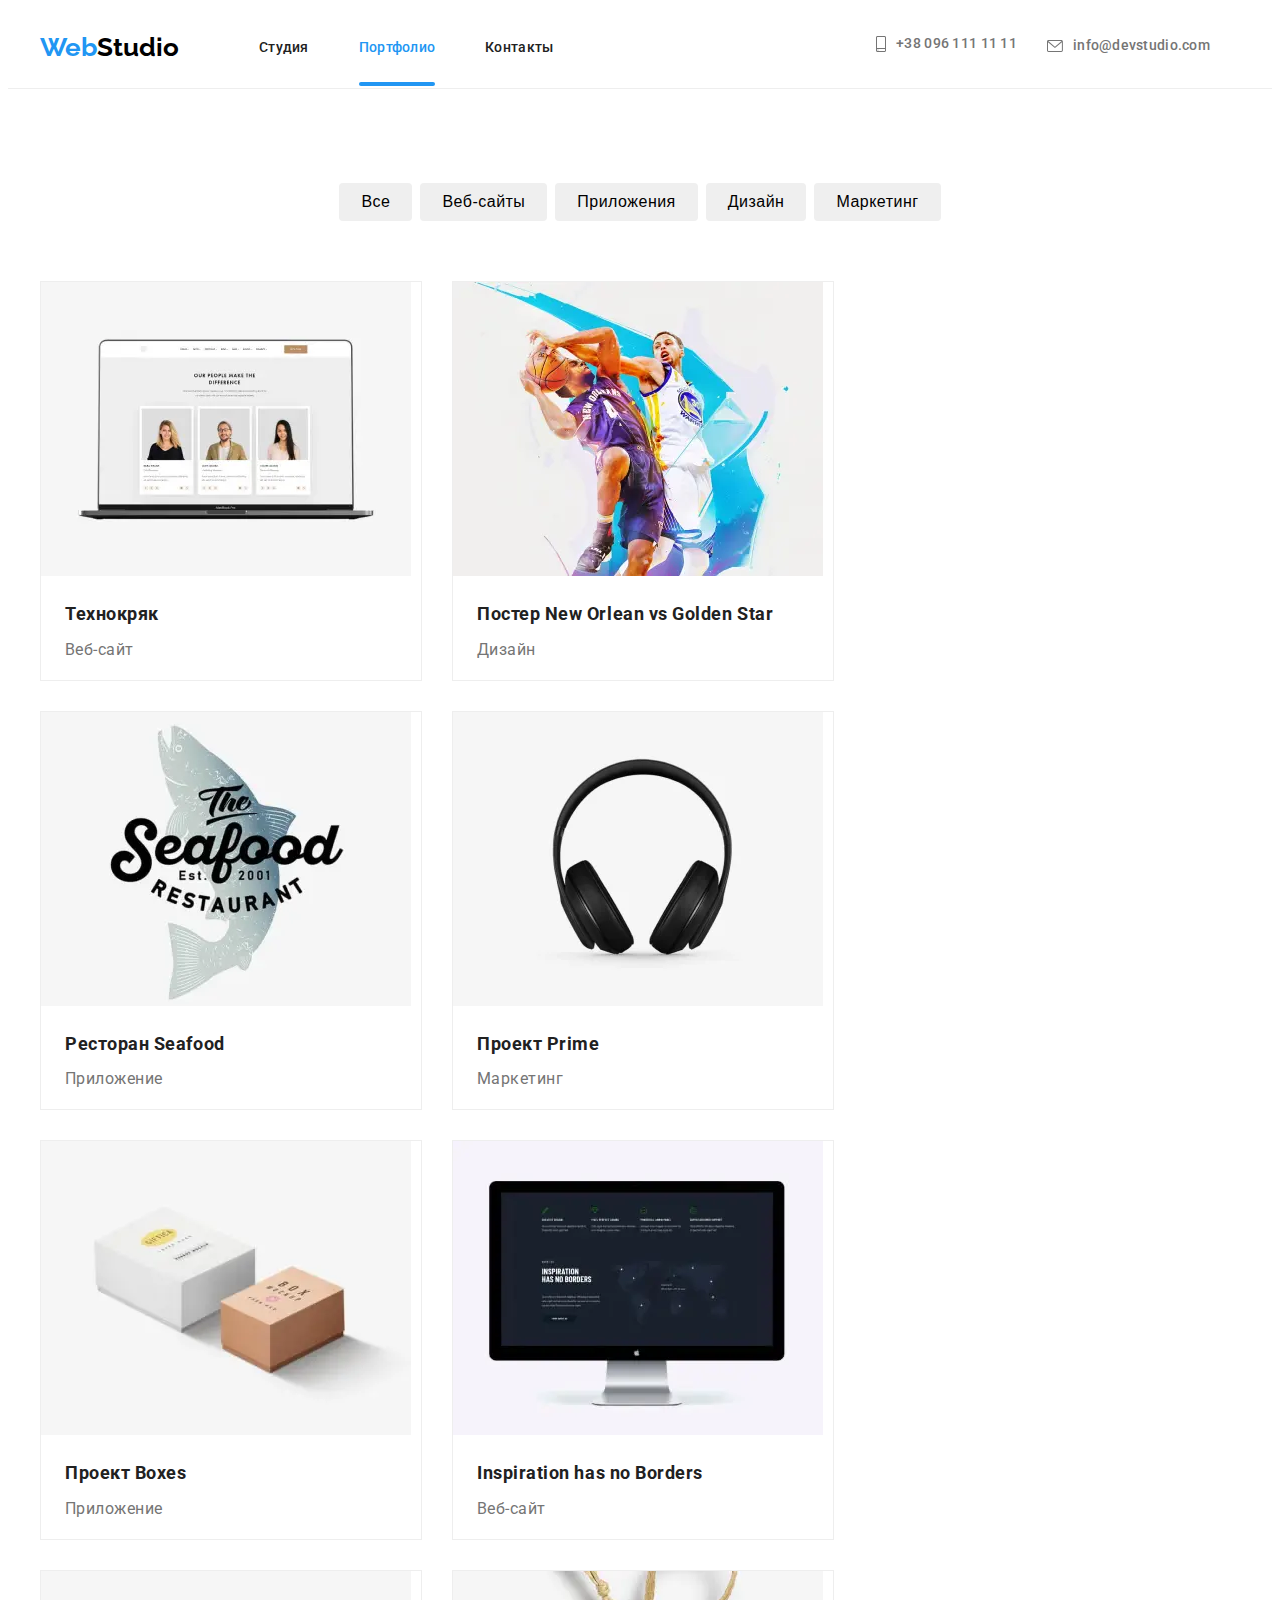
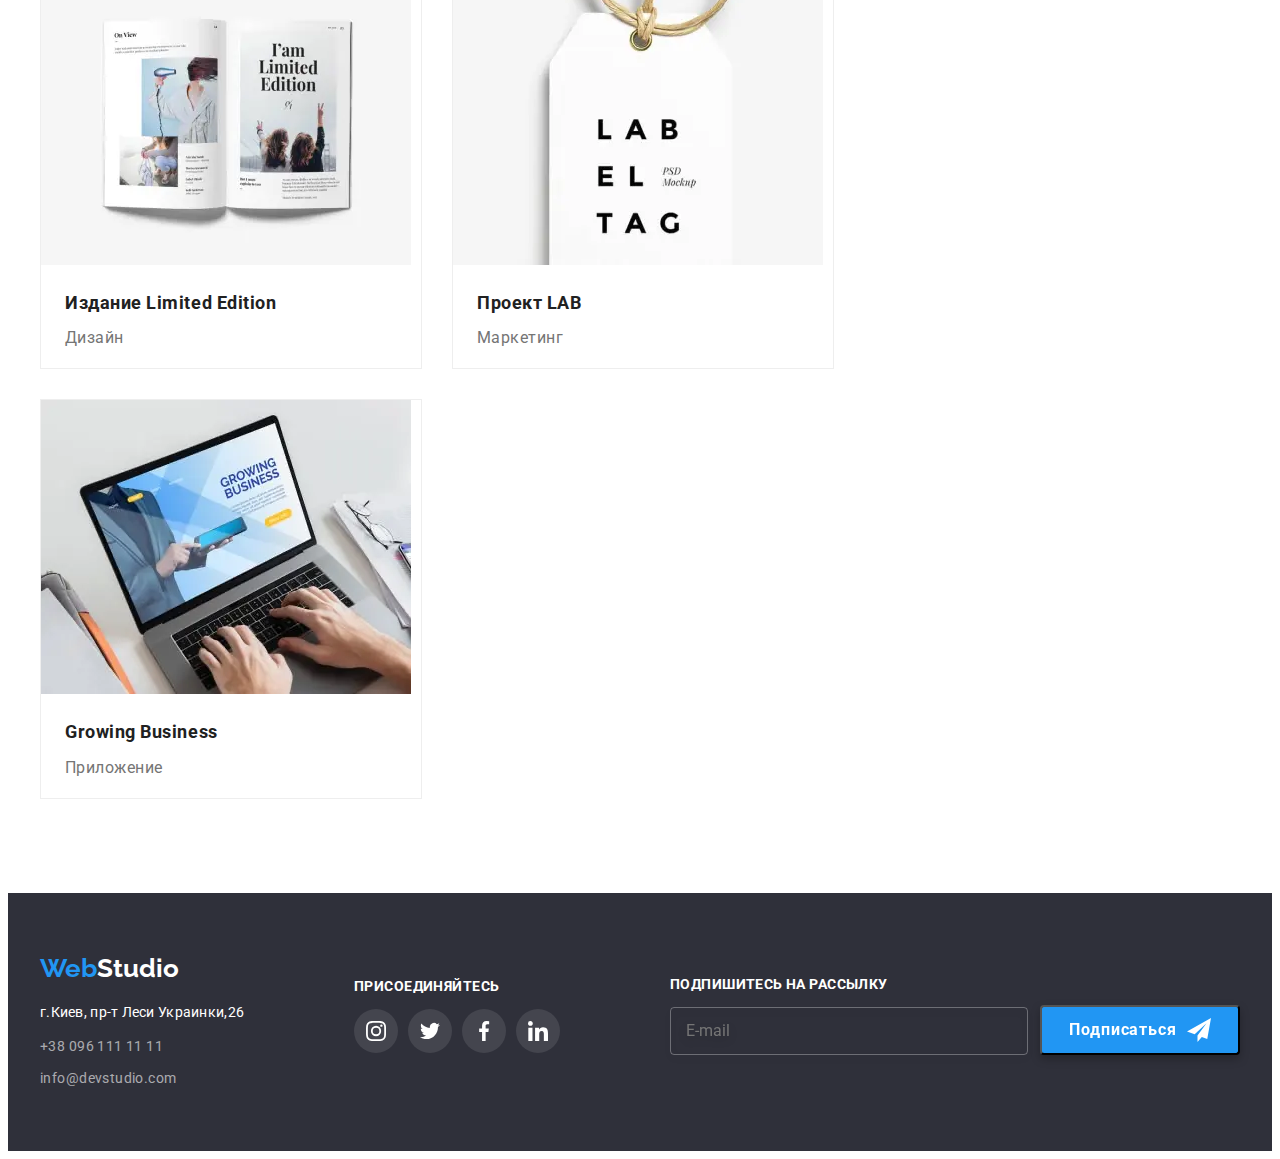
==== commit 5c5e55a5: "05.03.1" ====
--- a/portfolio.html
+++ b/portfolio.html
@@ -21,7 +21,7 @@
     
     <header class="headerbord"> 
     <div class="conteiner">
-        <header>
+    
         
             <nav class="headermenu">
                 <div class="headr-line">
--- a/css/main.min.css
+++ b/css/main.min.css
@@ -1,2 +1,2 @@
-:root{--accent: #2196f3;--primery-text-color: #757575;--white: #ffffff;--black: #000000;--secondary-text-color: #212121;--secondary-bgcolor: #f5f4fa;--whiitetrans: rgba(255, 255, 255, 60%);--timecubic: 250ms, cubic-bezier(0.4, 0, 0.2, 1)}body{background-color:var(--white);color:var(--primery-text-color);font-family:roboto, sans-serif;font-style:normal;font-size:14px;line-height:1.71}a{text-decoration:none}.conteiner{margin-left:auto;margin-right:auto;padding-left:15px;padding-right:15px}@media screen and (min-width: 480px){.conteiner{width:480px}}@media screen and (min-width: 768px){.conteiner{width:768px}}@media screen and (min-width: 1200px){.conteiner{width:1200px}}.list{list-style:none;margin-top:0px;margin-bottom:0px;padding-top:0px;padding-bottom:0px}.section-title{margin-top:0px;margin-bottom:10px;color:var(--secondary-text-color);font-weight:bold;font-size:14px;line-height:1.14;letter-spacing:0.03em}@media screen and (max-width: 767px){.section-title{text-align:center}}.site-nav{padding-top:60px;padding-bottom:60px;padding-left:0px;margin:0px}@media screen and (min-width: 768px){.site-nav{display:-webkit-box;display:-ms-flexbox;display:flex;-ms-flex-wrap:wrap;flex-wrap:wrap;margin:-15px}}@media screen and (min-width: 768px){.headermenu{display:-webkit-box;display:-ms-flexbox;display:flex;-webkit-box-align:center;-ms-flex-align:center;align-items:center}.headermenu .menu-button{display:none}}.headr-line{display:-webkit-box;display:-ms-flexbox;display:flex;-webkit-box-pack:justify;-ms-flex-pack:justify;justify-content:space-between;-webkit-box-align:center;-ms-flex-align:center;align-items:center;height:60px}@media screen and (min-width: 768px){.headr-line{padding-right:80px;height:80px}}@media screen and (max-width: 767px){.menu-container{display:none;position:absolute;top:0;left:0;width:100%;z-index:99;height:100vh;-webkit-transform:translateX(-50%);transform:translateX(-50%);-webkit-transform:translateY(100%);transform:translateY(100%);background-color:var(--white)}.menu-container.is-open{display:block;-webkit-transform:translateY(0);transform:translateY(0)}}@media screen and (min-width: 768px){.menu-container{display:-webkit-box;display:-ms-flexbox;display:flex;-webkit-box-pack:justify;-ms-flex-pack:justify;justify-content:space-between;-webkit-box-flex:1;-ms-flex-positive:1;flex-grow:1;padding:0px}}.logo{margin-right:93px;color:var(--accent);font-family:raleway, sans-serif;font-weight:bold;font-size:26px;line-height:1.2;-webkit-transition-property:color;transition-property:color;-webkit-transition-timing-function:cubic-bezier(0.4, 0, 0.2, 1);transition-timing-function:cubic-bezier(0.4, 0, 0.2, 1);-webkit-transition-duration:250ms;transition-duration:250ms}.logo:hover,.logo:focus{color:var(--black)}@media screen and (min-width: 768px){.logo{margin-right:0px}}.logo-black{color:var(--black);-webkit-transition-property:color;transition-property:color;-webkit-transition-timing-function:cubic-bezier(0.4, 0, 0.2, 1);transition-timing-function:cubic-bezier(0.4, 0, 0.2, 1);-webkit-transition-duration:250ms;transition-duration:250ms}.logo-black:hover,.logo-black:focus{color:var(--accent)}.menu-button{display:-webkit-inline-box;display:-ms-inline-flexbox;display:inline-flex;padding:0px;margin:0px;border:none;background-color:transparent;fill:currentColor;z-index:100}.menu-button:hover,.menu-button:focus{fill:var(--accent)}.menu-button.is-open .icon-cross{display:block}.menu-button .icon-menu{display:block}.menu-button.is-open .icon-menu{display:none}.menu-button .icon-cross{display:none}.social{display:-webkit-box;display:-ms-flexbox;display:flex;-ms-flex-pack:distribute;justify-content:space-around;margin-top:32px;margin-bottom:32px;padding-left:30px}@media screen and (min-width: 768px){.social{display:none}}.social-text{padding-left:10px;padding-right:10px;font-family:Roboto;font-style:normal;font-weight:500;font-size:18px;line-height:22px;letter-spacing:0.02em;color:var(--accent);border-right:1px solid rgba(33,33,33,0.2)}.social-text:last-child{border-right:none}.social-text:first-child{padding-left:0px}@media screen and (max-width: 767px){.item{padding-top:32px}}@media screen and (min-width: 768px){.navigation .current{color:var(--accent);position:relative}}.navigation .current::after{position:absolute;bottom:-31px;right:0px;content:"";height:4px;left:0px;background-color:var(--accent);border-radius:2px}@media screen and (max-width: 767px){.navigation .current::after{height:0px}}.link{color:var(--secondary-text-color);font-weight:500;font-size:14px;line-height:1.14;letter-spacing:0.02em;-webkit-transition-property:color;transition-property:color;-webkit-transition-timing-function:cubic-bezier(0.4, 0, 0.2, 1);transition-timing-function:cubic-bezier(0.4, 0, 0.2, 1);-webkit-transition-duration:250ms;transition-duration:250ms}.link:hover,.link:focus{color:var(--accent)}@media screen and (max-width: 767px){.link{font-size:40px;line-height:1.18}}@media screen and (min-width: 768px){.navigation{display:-webkit-box;display:-ms-flexbox;display:flex;-webkit-box-align:center;-ms-flex-align:center;align-items:center;padding:0px}}@media screen and (max-width: 767px){.navigation{padding-bottom:300px}}@media screen and (min-width: 768px){.item{padding-right:50px}.item:last-child{padding-right:0px}}@media screen and (max-width: 767px){.navigation .item .current{color:var(--accent)}}.contacts{display:-webkit-box;display:-ms-flexbox;display:flex;-webkit-box-pack:center;-ms-flex-pack:center;justify-content:center}@media screen and (max-width: 1199px){.contacts{-webkit-box-orient:vertical;-webkit-box-direction:normal;-ms-flex-direction:column;flex-direction:column}}@media screen and (min-width: 1200px){.contacts{-webkit-box-orient:horizontal;-webkit-box-direction:normal;-ms-flex-direction:row;flex-direction:row;-webkit-box-align:center;-ms-flex-align:center;align-items:center}}@media screen and (min-width: 1200px){.contact-items{padding-right:30px}}@media screen and (max-width: 767px){.contact-items{font-size:24px}}.contact-items-telmailto{display:-webkit-inline-box;display:-ms-inline-flexbox;display:inline-flex;-webkit-box-align:center;-ms-flex-align:center;align-items:center;color:var(--primery-text-color);font-weight:500;font-size:14px;line-height:1.14;letter-spacing:0.02em;-webkit-transition-property:color, fill;transition-property:color, fill;-webkit-transition-timing-function:cubic-bezier(0.4, 0, 0.2, 1);transition-timing-function:cubic-bezier(0.4, 0, 0.2, 1);-webkit-transition-duration:250ms;transition-duration:250ms}.contact-items-telmailto:hover,.contact-items-telmailto:focus{color:var(--accent);fill:var(--accent)}@media screen and (max-width: 767px){.contact-items-telmailto{font-size:34px;margin-bottom:32px}}@media screen and (max-width: 767px){.contact-items-telmailto.number{color:var(--accent)}}.envelope{margin-right:10px;background-size:contain}.smartphone::before{content:"";background-image:url(../icon/smartphone.svg);width:10px;height:16px;margin-right:10px;background-size:contain}.itemsvg{fill:currentColor;margin-right:10px;-webkit-transition-property:fill;transition-property:fill;-webkit-transition-timing-function:cubic-bezier(0.4, 0, 0.2, 1);transition-timing-function:cubic-bezier(0.4, 0, 0.2, 1);-webkit-transition-duration:250ms;transition-duration:250ms}.itemsvg:hover,.itemsvg:focus{fill:var(--accent)}@media screen and (max-width: 767px){.itemsvg{display:none}}.section-order{background-image:-webkit-gradient(linear, left top, right top, from(rgba(47,48,58,0.4)), to(rgba(47,48,58,0.4))),url(../image/fonmobile.jpg);background-image:linear-gradient(to right, rgba(47,48,58,0.4), rgba(47,48,58,0.4)),url(../image/fonmobile.jpg);background-repeat:no-repeat;background-position:center;background-size:cover;background-color:var(--primery-text-color);margin-left:auto;margin-right:auto;-webkit-box-align:center;-ms-flex-align:center;align-items:center;text-align:center}@media screen and (min-device-pixel-ratio: 2), screen and (-webkit-min-device-pixel-ratio: 2), screen and (min-resolution: 192dpi), screen and (min-resolution: 2dppx){.section-order{background-image:-webkit-gradient(linear, left top, right top, from(rgba(47,48,58,0.4)), to(rgba(47,48,58,0.4))),url("../image/fonmobile2x.jpg");background-image:linear-gradient(to right, rgba(47,48,58,0.4), rgba(47,48,58,0.4)),url("../image/fonmobile2x.jpg")}}@media screen and (min-width: 768px){.section-order{background-image:-webkit-gradient(linear, left top, right top, from(rgba(47,48,58,0.4)), to(rgba(47,48,58,0.4))),url("../image/fontablet.jpg");background-image:linear-gradient(to right, rgba(47,48,58,0.4), rgba(47,48,58,0.4)),url("../image/fontablet.jpg")}}@media screen and (min-width: 768px) and (min-device-pixel-ratio: 2), screen and (min-width: 768px) and (-webkit-min-device-pixel-ratio: 2), screen and (min-width: 768px) and (min-resolution: 192dpi), screen and (min-width: 768px) and (min-resolution: 2dppx){.section-order{background-image:-webkit-gradient(linear, left top, right top, from(rgba(47,48,58,0.4)), to(rgba(47,48,58,0.4))),url("../image/fontablet2x.jpg");background-image:linear-gradient(to right, rgba(47,48,58,0.4), rgba(47,48,58,0.4)),url("../image/fontablet2x.jpg")}}@media screen and (min-width: 768px) and (min-width: 1200px){.section-order{min-height:600px;background-image:-webkit-gradient(linear, left top, right top, from(rgba(47,48,58,0.4)), to(rgba(47,48,58,0.4))),url("../image/fondesctop.jpg");background-image:linear-gradient(to right, rgba(47,48,58,0.4), rgba(47,48,58,0.4)),url("../image/fondesctop.jpg")}}@media screen and (min-width: 768px) and (min-width: 1200px) and (min-device-pixel-ratio: 2), screen and (min-width: 768px) and (min-width: 1200px) and (-webkit-min-device-pixel-ratio: 2), screen and (min-width: 768px) and (min-width: 1200px) and (min-resolution: 192dpi), screen and (min-width: 768px) and (min-width: 1200px) and (min-resolution: 2dppx){.section-order{background-image:-webkit-gradient(linear, left top, right top, from(rgba(47,48,58,0.4)), to(rgba(47,48,58,0.4))),url("../image/fondesctop2x.jpg");background-image:linear-gradient(to right, rgba(47,48,58,0.4), rgba(47,48,58,0.4)),url("../image/fondesctop2x.jpg")}}.conteinermenu{padding-top:118px;padding-bottom:118px;padding-left:40px;padding-right:40px}@media screen and (min-width: 768px){.conteinermenu{padding-left:160px;padding-right:160px}}@media screen and (min-width: 1200px){.conteinermenu{padding-top:203px;padding-bottom:203px}}.accentpage{margin-top:0px;margin-bottom:30px;margin-left:auto;margin-right:auto;color:var(--white);max-width:696px;font-weight:900;font-size:44px;line-height:1.36;text-align:center;letter-spacing:0.06em}@media screen and (max-width: 1199px){.accentpage{font-size:26px;line-height:1.61}}.button{font-weight:500;font-size:16px;line-height:1.63;text-align:center;letter-spacing:0.03em;border-radius:4px;padding:6px 22px;min-width:73px;border:0px;-webkit-transition-property:color, background-color;transition-property:color, background-color;-webkit-transition-timing-function:cubic-bezier(0.4, 0, 0.2, 1);transition-timing-function:cubic-bezier(0.4, 0, 0.2, 1);-webkit-transition-duration:250ms;transition-duration:250ms}.button.primery{color:var(--white);background-color:var(--accent);font-weight:bold;font-size:16px;line-height:1.88;letter-spacing:0.06em}.section-aboutus{padding-top:94px;padding-bottom:94px}@media screen and (max-width: 768px){.section-aboutus{padding-top:60px;padding-bottom:60px}}.specification{list-style:none;margin:0px;padding:0px}@media screen and (min-width: 768px){.specification{display:-webkit-box;display:-ms-flexbox;display:flex;-ms-flex-wrap:wrap;flex-wrap:wrap;margin:-15px}}.specification-elem{position:relative;padding-right:0px;padding-left:0px;margin:0px}@media screen and (min-width: 768px){.specification-elem{width:calc((100% - 4 * 15px) / 2);margin:15px}}@media screen and (min-width: 1200px){.specification-elem{width:calc((100% - 8 * 15px) / 4)}}@media screen and (max-width: 767px){.specification-elem:not(:last-child){margin-bottom:30px}}.elem-title{margin-top:0px;margin-bottom:10px;color:var(--secondary-text-color);font-weight:bold;font-size:14px;line-height:1.14;letter-spacing:0.03em}@media screen and (max-width: 767px){.elem-title{text-align:center}}.img{display:block}.secondary{color:var(--black);background-color:#f5f4fa}.elem-discription{margin:0px}.scenery::before{display:block;content:"";height:120px;background-image:url(../image/antenna.svg);background-size:70px 70px;background-repeat:no-repeat;background-position:center;background-color:var(--secondary-bgcolor);margin-bottom:30px;margin-left:0px;margin-right:0px}.scenery:nth-child(2)::before{background-image:url(../image/clock.svg)}.scenery:nth-child(3)::before{background-image:url(../image/diagram.svg)}.scenery:nth-child(4)::before{background-image:url(../image/astronaut.svg)}.flexem .scenery{padding-left:auto;padding-right:auto}.section-categories{display:none}@media screen and (min-width: 1200px){.section-categories{display:-webkit-box;display:-ms-flexbox;display:flex}}.categories{padding-bottom:94px}@media screen and (max-width: 768px){.categories{display:none}}@media screen and (min-width: 1200px){.categories{display:-webkit-box;display:-ms-flexbox;display:flex;-ms-flex-wrap:wrap;flex-wrap:wrap;margin:-15px}}.box{width:100%}.categories-set-elem{margin:15px;position:relative}@media screen and (min-width: 1200px){.categories-set-elem{width:calc((100% - 6 * 15px) / 3)}}.flexemp{position:absolute;display:-webkit-box;display:-ms-flexbox;display:flex;bottom:7px;-webkit-box-pack:center;-ms-flex-pack:center;justify-content:center;-webkit-box-align:center;-ms-flex-align:center;align-items:center;right:0px;left:0px;height:70px;margin-top:0px;margin-bottom:0px;background-color:rgba(47,48,58,0.8);font-family:Roboto;font-style:normal;font-weight:bold;font-size:14px;line-height:1.14;text-align:center;letter-spacing:0.03em;color:#ffffff}.aboutzag{font-family:Roboto;font-style:normal;font-weight:bold;font-size:36px;line-height:42px;text-align:center;letter-spacing:0.03em;color:#212121}.categories-set{padding:0;margin:-15px;display:-webkit-box;display:-ms-flexbox;display:flex;padding-bottom:94px}@media screen and (max-width: 1199px){.categories-set{display:block}}.categories-set-elem{padding:0px;margin:15px;width:calc((100% - 6 * 15px) / 3)}.categories-title{margin-bottom:60px}.section-team{background-color:#f5f4fa;padding-top:60px;padding-bottom:60px}.piople{width:100%;display:block;padding:0px;margin:0px}@media screen and (min-width: 768px){.piople{display:-webkit-box;display:-ms-flexbox;display:flex;-ms-flex-wrap:wrap;flex-wrap:wrap;margin:-15px}}.profession{margin-top:0px;margin-bottom:20px;font-weight:normal;font-size:16px;line-height:1.18;text-align:center;letter-spacing:0.03em}.name{margin-top:0px;margin-bottom:10px;font-weight:500;font-size:16px;line-height:1.18;text-align:center;letter-spacing:0.03em}.card{padding-left:24px;padding-right:24px}.card-comand{display:block;padding-top:30px;padding-bottom:30px;background-color:var(--white)}.piople-elem{padding-right:0px;padding-left:0px;-webkit-box-shadow:0px 1px 3px rgba(0,0,0,0.12),0px 1px 1px rgba(0,0,0,0.14),0px 2px 1px rgba(0,0,0,0.2);box-shadow:0px 1px 3px rgba(0,0,0,0.12),0px 1px 1px rgba(0,0,0,0.14),0px 2px 1px rgba(0,0,0,0.2);border-radius:0px 0px 4px 4px}@media screen and (min-width: 768px){.piople-elem{width:calc((100% - 4 * 15px) / 2);margin:15px}}@media screen and (min-width: 1200px){.piople-elem{width:calc((100% - 8 * 15px) / 4)}}@media screen and (max-width: 767px){.piople-elem:not(:last-child){margin-bottom:30px}}.piople-foto{width:100%;display:block}.socseti{display:-webkit-box;display:-ms-flexbox;display:flex;list-style:none;-webkit-box-pack:center;-ms-flex-pack:center;justify-content:center;padding-left:32px;padding-right:32px;padding-top:0px;padding-bottom:0px}.socsetiicon{display:-webkit-inline-box;display:-ms-inline-flexbox;display:inline-flex;width:44px;height:44px;border-color:var(--primery-text-color);-webkit-box-pack:center;-ms-flex-pack:center;justify-content:center;-webkit-box-align:center;-ms-flex-align:center;align-items:center;border-radius:50%;color:var(--color2, #afb1b8);-webkit-transition-property:color, background-color;transition-property:color, background-color;-webkit-transition-timing-function:cubic-bezier(0.4, 0, 0.2, 1);transition-timing-function:cubic-bezier(0.4, 0, 0.2, 1);-webkit-transition-duration:250ms;transition-duration:250ms}.socsetiicon:hover,.socsetiicon:focus{background-color:var(--accent);color:var(--white)}.grey{fill:currentColor}.img{width:100%}.zag{padding-bottom:30px;margin:0px;font-weight:bold;font-size:36px;line-height:1.16;text-align:center;letter-spacing:0.03em;color:var(--secondary-text-color)}@media screen and (min-width: 1200px){.zag{padding-bottom:60px}}.section-clients{padding-top:94px;padding-bottom:94px}@media screen and (max-width: 767px){.section-clients{padding-top:60px;padding-bottom:60px}}.cardclient{display:-webkit-box;display:-ms-flexbox;display:flex;-ms-flex-wrap:wrap;flex-wrap:wrap;list-style:none;padding:0px;margin-right:-15px}.client{display:-webkit-inline-box;display:-ms-inline-flexbox;display:inline-flex;-webkit-box-pack:center;-ms-flex-pack:center;justify-content:center;-webkit-box-align:center;-ms-flex-align:center;align-items:center;margin:15px;padding:0px;height:90px}@media screen and (max-width: 767px){.client{width:calc((100% - 4 * 15px) / 2)}}@media screen and (min-width: 768px){.client{width:calc((100% - 6 * 15px) / 3)}}@media screen and (min-width: 1200px){.client{width:calc((100% - 12 * 15px) / 6)}}.svga{display:-webkit-inline-box;display:-ms-inline-flexbox;display:inline-flex;-webkit-box-pack:center;-ms-flex-pack:center;justify-content:center;-webkit-box-align:center;-ms-flex-align:center;align-items:center;border:1px solid #afb1b8;border-radius:4%;color:#afb1b8;width:100%;height:100%;outline:none;-webkit-transition-property:color, border;transition-property:color, border;-webkit-transition-timing-function:cubic-bezier(0.4, 0, 0.2, 1);transition-timing-function:cubic-bezier(0.4, 0, 0.2, 1);-webkit-transition-duration:250ms;transition-duration:250ms}.svga:hover,.svga:focus{color:var(--accent);border:1px solid #2196f3}.svga .greyclient{fill:currentColor}.section-title.aboutzag{padding-bottom:30px;margin:0px;font-weight:bold;font-size:36px;line-height:1.16;text-align:center;letter-spacing:0.03em;color:var(--secondary-text-color)}.footer{padding-top:60px;padding-bottom:60px;background-color:#2f303a}.contact{display:-webkit-box;display:-ms-flexbox;display:flex}@media screen and (max-width: 767px){.contact{display:block;text-align:center}}@media screen and (min-width: 768px) and (max-width: 1199px){.contact{-ms-flex-wrap:wrap;flex-wrap:wrap;-webkit-box-pack:center;-ms-flex-pack:center;justify-content:center}}@media screen and (min-width: 1200px){.contact{-webkit-box-pack:justify;-ms-flex-pack:justify;justify-content:space-between}}.footeradres{margin-right:70px}@media screen and (max-width: 767px){.footeradres{margin-right:0px;margin-bottom:60px}}@media screen and (min-width: 768px) and (max-width: 1199px){.footeradres{margin-right:0px;width:50%;text-align:center}}.footerlink{padding-top:12px;margin-right:70px}@media screen and (max-width: 767px){.footerlink{padding-top:0px;margin-right:0px;margin-bottom:60px}}@media screen and (min-width: 768px) and (max-width: 1199px){.footerlink{width:50%;margin-right:0px;text-align:center;padding-top:0px}}.footersubscription{padding-top:12px}@media screen and (max-width: 767px){.footersubscription{padding-top:0px}}@media screen and (min-width: 768px) and (max-width: 1199px){.footersubscription{padding-top:60px}}.logotip{margin-bottom:20px}.logofoot{margin-bottom:20px;color:var(--accent);font-family:raleway, sans-serif;font-weight:bold;font-size:26px;line-height:1.2;-webkit-transition-property:color;transition-property:color;-webkit-transition-timing-function:cubic-bezier(0.4, 0, 0.2, 1);transition-timing-function:cubic-bezier(0.4, 0, 0.2, 1);-webkit-transition-duration:250ms;transition-duration:250ms}.logofoot:hover,.logofoot:focus{color:var(--white)}.white{color:var(--white);-webkit-transition-property:color;transition-property:color;-webkit-transition-timing-function:cubic-bezier(0.4, 0, 0.2, 1);transition-timing-function:cubic-bezier(0.4, 0, 0.2, 1);-webkit-transition-duration:250ms;transition-duration:250ms}.white:hover,.white:focus{color:var(--accent);-webkit-transition:var(--timecubic);transition:var(--timecubic)}.sitenav{color:var(--secondary-text-color);font-weight:500;font-size:14px;line-height:1.14;letter-spacing:0.02em;padding-left:0px}.adres{margin-top:0px;margin-bottom:8px;color:var(--white);font-weight:400}.adres .links{color:var(--whiitetrans);font-weight:normal;font-size:14px;line-height:1.71;letter-spacing:0.03em}.join{font-family:Roboto;font-style:normal;font-weight:bold;font-size:14px;line-height:1.14;letter-spacing:0.03em;text-transform:uppercase;color:#ffffff;padding-top:0px}@media screen and (max-width: 1199px){.join{margin-bottom:20px}}.footericon{list-style:none;display:-webkit-box;display:-ms-flexbox;display:flex;padding-left:0px;padding-top:0px;padding-bottom:0px}@media screen and (max-width: 1199px){.footericon{-webkit-box-pack:center;-ms-flex-pack:center;justify-content:center}}.svgicon{display:block;margin-right:10px}.svgicon:last-child{margin-right:0px}.footerbgicon{display:-webkit-inline-box;display:-ms-inline-flexbox;display:inline-flex;width:44px;height:44px;-webkit-box-pack:center;-ms-flex-pack:center;justify-content:center;-webkit-box-align:center;-ms-flex-align:center;align-items:center;border-radius:50%;background-color:rgba(255,255,255,0.1);-webkit-transition-property:background-color;transition-property:background-color;-webkit-transition-timing-function:cubic-bezier(0.4, 0, 0.2, 1);transition-timing-function:cubic-bezier(0.4, 0, 0.2, 1);-webkit-transition-duration:250ms;transition-duration:250ms}.footerbgicon:hover,.footerbgicon:focus{background-color:var(--accent)}.iconwhite{fill:var(--white)}.sitenav .adres:last-child{margin-bottom:0px}@media screen and (max-width: 767px){.form{display:-webkit-box;display:-ms-flexbox;display:flex;-webkit-box-orient:vertical;-webkit-box-direction:normal;-ms-flex-direction:column;flex-direction:column;-webkit-box-align:center;-ms-flex-align:center;align-items:center}}.subscriptionfoot{padding-top:12px;display:-webkit-box;display:-ms-flexbox;display:flex;-webkit-box-orient:vertical;-webkit-box-direction:normal;-ms-flex-direction:column;flex-direction:column;width:370px;-webkit-box-pack:center;-ms-flex-pack:center;justify-content:center}@media screen and (max-width: 767px){.subscriptionfoot{display:block;width:100%}}.script{font-family:Roboto;font-style:normal;font-weight:bold;font-size:14px;line-height:1.14;letter-spacing:0.03em;text-transform:uppercase;color:#ffffff}@media screen and (min-width: 768px) and (max-width: 1199px){.script{text-align:center}}.inputmail{width:358px;height:48px;margin-top:14px;margin-bottom:14px;margin-right:12px;padding-left:15px;background-color:transparent;color:var(--whiitetrans);font-family:Roboto;font-style:normal;font-weight:normal;font-size:16px;line-height:1.25;border:1px solid rgba(255,255,255,0.3);-webkit-box-sizing:border-box;box-sizing:border-box;-webkit-filter:drop-shadow(0px 4px 4px rgba(0,0,0,0.15));filter:drop-shadow(0px 4px 4px rgba(0,0,0,0.15));border-radius:4px}@media screen and (max-width: 479px){.subscriptionfoot .inputmail{width:100%}}.but{padding-bottom:12px}.but .butmail{display:-webkit-box;display:-ms-flexbox;display:flex;-webkit-box-pack:center;-ms-flex-pack:center;justify-content:center;-webkit-box-align:center;-ms-flex-align:center;align-items:center;width:200px;height:50px;background-color:var(--accent);font-family:Roboto;font-style:normal;font-weight:bold;font-size:16px;line-height:1.88;letter-spacing:0.06em;color:#ffffff;-webkit-filter:drop-shadow(0px 4px 4px rgba(0,0,0,0.25));filter:drop-shadow(0px 4px 4px rgba(0,0,0,0.25));border-radius:4px}.but .butmailspan{margin-right:10px}.butm{padding-bottom:0px}.backdrop{position:fixed;top:0px;left:0px;width:100%;height:100%;background-color:rgba(0,0,0,0.2);overflow-y:scroll}.backdrop.is-hidden{opacity:0;pointer-events:none}.modal{position:absolute;top:46%;left:50%;-webkit-transform:translate(-50%, -50%);transform:translate(-50%, -50%);width:528px;height:581px;background-color:var(--white)}@media screen and (max-width: 767px){.modal{top:30%;width:450px;margin-top:93px;margin-bottom:93px;height:609px}}@media screen and (min-width: 768px) and (max-width: 1199px){.modal{top:42%;width:450px;height:612px}}@media screen and (max-width: 467px){.modal{width:100%}}.current::after{position:absolute;bottom:0px;right:0px;content:"";height:4px;left:0px;background-color:var(--accent);border-radius:2px}.imgport{outline:none;-webkit-transition-property:opacity;transition-property:opacity;-webkit-transition-timing-function:cubic-bezier(0.4, 0, 0.2, 1);transition-timing-function:cubic-bezier(0.4, 0, 0.2, 1);-webkit-transition-duration:250ms;transition-duration:250ms}.imgport:hover .imgportp,.imgport:focus .imgportp{-webkit-transform:translateY(0%);transform:translateY(0%);opacity:1}.flex-elem:hover,.flex-elem:focus{-webkit-box-shadow:0px 1px 1px rgba(0,0,0,0.12),0px 4px 4px rgba(0,0,0,0.06),1px 4px 6px rgba(0,0,0,0.16);box-shadow:0px 1px 1px rgba(0,0,0,0.12),0px 4px 4px rgba(0,0,0,0.06),1px 4px 6px rgba(0,0,0,0.16)}.form{display:-webkit-box;display:-ms-flexbox;display:flex;-webkit-box-align:end;-ms-flex-align:end;align-items:flex-end}@media screen and (max-width: 768px){.form{-webkit-box-orient:vertical;-webkit-box-direction:normal;-ms-flex-direction:column;flex-direction:column;-webkit-box-align:center;-ms-flex-align:center;align-items:center}}.subscription{padding-top:12px;display:-webkit-box;display:-ms-flexbox;display:flex;-webkit-box-orient:vertical;-webkit-box-direction:normal;-ms-flex-direction:column;flex-direction:column;width:370px;-webkit-box-pack:center;-ms-flex-pack:center;justify-content:center}.script{font-family:Roboto;font-style:normal;font-weight:bold;font-size:14px;line-height:1.14;letter-spacing:0.03em;text-transform:uppercase;color:#ffffff}.inputmail{width:358px;height:48px;margin-top:14px;margin-bottom:14px;margin-right:12px;padding-left:15px;background-color:transparent;color:var(--whiitetrans);font-family:Roboto;font-style:normal;font-weight:normal;font-size:16px;line-height:1.25;border:1px solid rgba(255,255,255,0.3);-webkit-box-sizing:border-box;box-sizing:border-box;-webkit-filter:drop-shadow(0px 4px 4px rgba(0,0,0,0.15));filter:drop-shadow(0px 4px 4px rgba(0,0,0,0.15));border-radius:4px}@media screen and (min-width: 1200px){.inputmail{margin-bottom:0px}}.but{padding-bottom:12px}.butmail{display:-webkit-box;display:-ms-flexbox;display:flex;-webkit-box-pack:center;-ms-flex-pack:center;justify-content:center;-webkit-box-align:center;-ms-flex-align:center;align-items:center;width:200px;height:50px;background-color:var(--accent);font-family:Roboto;font-style:normal;font-weight:bold;font-size:16px;line-height:1.88;letter-spacing:0.06em;color:#ffffff;-webkit-filter:drop-shadow(0px 4px 4px rgba(0,0,0,0.25));filter:drop-shadow(0px 4px 4px rgba(0,0,0,0.25));border-radius:4px}.butmailspan{margin-right:10px}.formmodal{position:relative;width:448px;margin-left:auto;margin-right:auto}@media screen and (min-width: 480px){.formmodal{padding-left:40px;padding-right:40px}}@media screen and (max-width: 479px){.formmodal{padding-left:3px;padding-right:3px}}@media screen and (min-width: 768px){.formmodal{width:100%}}.butclose{position:absolute;right:8px;top:8px;width:30px;height:30px;border:1px solid rgba(0,0,0,0.1);background-color:transparent;border-radius:50%}.clos{fill:currentColor;-webkit-transition-property:fill;transition-property:fill;-webkit-transition-timing-function:cubic-bezier(0.4, 0, 0.2, 1);transition-timing-function:cubic-bezier(0.4, 0, 0.2, 1);-webkit-transition-duration:250ms;transition-duration:250ms}.butclose .clos:hover{fill:var(--accent)}.modalzag{font-family:Roboto;font-style:normal;font-weight:bold;font-size:20px;line-height:1.15;text-align:center;letter-spacing:0.03em;color:var(--secondary-text-color);padding-top:40px}@media screen and (max-width: 1199px){.modalzag{padding-left:40px;padding-right:40px;margin-top:0px;margin-bottom:0px}}.form-field{position:relative;display:-webkit-box;display:-ms-flexbox;display:flex;-webkit-box-orient:vertical;-webkit-box-direction:normal;-ms-flex-direction:column;flex-direction:column}.modallab{position:absolute;top:-24px;font-family:Roboto;font-style:normal;font-weight:normal;font-size:12px;line-height:1.16;letter-spacing:0.01em;color:var(--primery-text-color)}@media screen and (max-width: 768px){.modallab{top:-16px}}.modalinput{position:relative;padding-left:36px;height:40px;border:1px solid rgba(33,33,33,0.2);border-radius:4px;background-color:transparent;outline:none;border-color:rgba(33,33,33,0.2);-webkit-transition-property:border-color;transition-property:border-color;-webkit-transition-timing-function:cubic-bezier(0.4, 0, 0.2, 1);transition-timing-function:cubic-bezier(0.4, 0, 0.2, 1);-webkit-transition-duration:250ms;transition-duration:250ms}.commentaries{font-family:Roboto;font-style:normal;font-weight:normal;font-size:12px;line-height:14px;letter-spacing:0.01em;height:120px;border-radius:4px;border:1px solid rgba(33,33,33,0.2);resize:none;padding:12px;-webkit-transition-property:border-color;transition-property:border-color;-webkit-transition-timing-function:cubic-bezier(0.4, 0, 0.2, 1);transition-timing-function:cubic-bezier(0.4, 0, 0.2, 1);-webkit-transition-duration:250ms;transition-duration:250ms}.iconmodal{position:absolute;top:50%;left:12px;-webkit-transform:translateY(-50%);transform:translateY(-50%);padding-right:0px;padding-bottom:0px;fill:var(--secondary-text-color);-webkit-transition-property:fill;transition-property:fill;-webkit-transition-timing-function:cubic-bezier(0.4, 0, 0.2, 1);transition-timing-function:cubic-bezier(0.4, 0, 0.2, 1);-webkit-transition-duration:250ms;transition-duration:250ms}.formtrans{margin-bottom:30px;margin-top:30px}.formtrans:last-child{margin-bottom:10px}.form-field:focus-within>.iconmodal{fill:var(--accent)}.form-field:focus-within>.modalinput{border-color:var(--accent)}.form-field:focus-within>.commentaries{border-color:var(--accent)}textarea::-webkit-input-placeholder{color:rgba(117,117,117,0.5)}.chec{position:relative;display:inline-block}.contract{text-decoration:underline;color:var(--accent)}.checpolicy{font-family:Roboto;font-style:normal;font-weight:normal;font-size:14px;line-height:1.71;letter-spacing:0.03em;color:var(--primery-text-color);padding-left:35px}@media screen and (max-width: 768px){.checpolicy{padding-left:23px;font-size:12px;line-height:1.16}}.checbox{position:absolute;width:1px;height:1px;margin:-1px;border:0;padding:0;clip:rect(0 0 0 0);overflow:hidden}.checsvg{position:absolute;top:50%;left:10px;-webkit-transform:translateY(-50%);transform:translateY(-50%);width:16px;height:15px;border-radius:4px;border:2px solid #000000;margin-right:10px;-webkit-transition-property:bbackground-color;transition-property:bbackground-color;-webkit-transition-timing-function:cubic-bezier(0.4, 0, 0.2, 1);transition-timing-function:cubic-bezier(0.4, 0, 0.2, 1);-webkit-transition-duration:250ms;transition-duration:250ms}@media screen and (max-width: 768px){.checsvg{left:0px;margin-right:0px}}.checbox:checked+.checsvg{background-color:var(--accent);background-origin:border-box;border-color:transparent}.butpolicy{width:200px;height:50px;background-color:var(--accent);font-family:Roboto;font-style:normal;font-weight:bold;font-size:16px;line-height:1.88;letter-spacing:0.06em;color:#ffffff;-webkit-filter:drop-shadow(0px 4px 4px rgba(0,0,0,0.25));filter:drop-shadow(0px 4px 4px rgba(0,0,0,0.25));border-radius:4px;padding-left:auto;padding-right:auto}.cnopka{display:block;margin-top:30px;text-align:center}@media screen and (max-width: 768px){.cnopka{margin-bottom:40px}}.formtrans-com{margin-bottom:20px}.product{-webkit-transition-property:-webkit-box-shadow;transition-property:-webkit-box-shadow;transition-property:box-shadow;transition-property:box-shadow, -webkit-box-shadow;-webkit-transition-timing-function:cubic-bezier(0.4, 0, 0.2, 1);transition-timing-function:cubic-bezier(0.4, 0, 0.2, 1);-webkit-transition-duration:250ms;transition-duration:250ms;border:1px solid #eeeeee}.product:hover,.product:focus{-webkit-box-shadow:0px 1px 1px rgba(0,0,0,0.12),0px 4px 4px rgba(0,0,0,0.06),1px 4px 6px rgba(0,0,0,0.16);box-shadow:0px 1px 1px rgba(0,0,0,0.12),0px 4px 4px rgba(0,0,0,0.06),1px 4px 6px rgba(0,0,0,0.16)}@media screen and (min-width: 768px){.product{width:calc((100% - 4 * 15px) / 2);margin:15px}}@media screen and (min-width: 1200px){.product{width:calc((100% - 6 * 15px) / 3)}}@media screen and (max-width: 767px){.product:not(:last-child){margin-bottom:30px}}.product-link{outline:none;-webkit-transition-property:opacity;transition-property:opacity;-webkit-transition-timing-function:cubic-bezier(0.4, 0, 0.2, 1);transition-timing-function:cubic-bezier(0.4, 0, 0.2, 1);-webkit-transition-duration:250ms;transition-duration:250ms}.product-link:hover .imgportp,.product-link:focus .imgportp{-webkit-transform:translateY(0%);transform:translateY(0%);opacity:1}.imgportjpg{display:block;margin-right:0px;width:100%}.positionabs{position:relative;overflow:hidden;-webkit-transition-property:opacity;transition-property:opacity;-webkit-transition-timing-function:cubic-bezier(0.4, 0, 0.2, 1);transition-timing-function:cubic-bezier(0.4, 0, 0.2, 1);-webkit-transition-duration:250ms;transition-duration:250ms}.positionabs:hover .imgportp,.positionabs:focus .imgportp{opacity:1}.imgportp{position:absolute;opacity:0;outline:none;bottom:0px;top:0px;left:0px;right:0px;bottom:0px;background-color:rgba(33,150,243,0.9);padding-top:63px;padding-bottom:63px;padding-left:24px;padding-right:24px;margin-top:0px;margin-bottom:0px;font-family:Roboto;font-style:normal;font-weight:normal;font-size:18px;line-height:1.55;letter-spacing:0.03em;color:#ffffff;-webkit-transform:translateY(100%);transform:translateY(100%);-webkit-transition:opasity 250ms cubic-bezier(0.4, 0, 0.2, 1),-webkit-transform 250ms cubic-bezier(0.4, 0, 0.2, 1);transition:opasity 250ms cubic-bezier(0.4, 0, 0.2, 1),-webkit-transform 250ms cubic-bezier(0.4, 0, 0.2, 1);transition:transform 250ms cubic-bezier(0.4, 0, 0.2, 1),opasity 250ms cubic-bezier(0.4, 0, 0.2, 1);transition:transform 250ms cubic-bezier(0.4, 0, 0.2, 1),opasity 250ms cubic-bezier(0.4, 0, 0.2, 1),-webkit-transform 250ms cubic-bezier(0.4, 0, 0.2, 1)}.work{font-weight:bold;font-size:18px;line-height:2;letter-spacing:0.06em}.kind{margin-top:0px;margin-bottom:0px;list-style:none;color:var(--primery-text-color);font-weight:normal;font-size:16px;line-height:1.88;letter-spacing:0.03em;padding-bottom:15px}.gallery-nav{padding:0px;margin:0px}@media screen and (min-width: 768px){.gallery-nav{display:-webkit-box;display:-ms-flexbox;display:flex;-ms-flex-wrap:wrap;flex-wrap:wrap;margin:-15px}}.card-title{margin-top:20px;margin-bottom:10px;color:var(--secondary-text-color);font-weight:bold;font-size:14px;line-height:1.14;letter-spacing:0.03em;padding-left:0px}.portfoliomain{padding-top:94px;padding-bottom:94px}@media screen and (max-width: 1199px){.portfoliomain{padding-top:60px;padding-bottom:60px}}.headerbord{border-bottom:#eeeeee 1px solid}.contbutton{padding-bottom:25px}@media screen and (min-width: 480px){.contbutton{display:-webkit-box;display:-ms-flexbox;display:flex;-ms-flex-wrap:wrap;flex-wrap:wrap;padding-left:0px}}@media screen and (min-width: 768px){.contbutton{-webkit-box-pack:center;-ms-flex-pack:center;justify-content:center;padding-bottom:15px}}@media screen and (min-width: 1200px){.contbutton{padding-bottom:45px}}.filtr{margin-right:8px;margin-bottom:15px}.filtr:last-child{margin-right:0px}.site-nav .filtr:last-child{margin-right:0px}.button.portfolio:hover,.button.portfolio:focus{color:var(--white);background-color:var(--accent);font-weight:500;font-size:16px;line-height:1.63;text-align:center;letter-spacing:0.03em}
+:root{--accent: #2196f3;--primery-text-color: #757575;--white: #ffffff;--black: #000000;--secondary-text-color: #212121;--secondary-bgcolor: #f5f4fa;--whiitetrans: rgba(255, 255, 255, 60%);--timecubic: 250ms, cubic-bezier(0.4, 0, 0.2, 1)}body{background-color:var(--white);color:var(--primery-text-color);font-family:roboto, sans-serif;font-style:normal;font-size:14px;line-height:1.71}a{text-decoration:none}.conteiner{margin-left:auto;margin-right:auto;padding-left:15px;padding-right:15px}@media screen and (min-width: 480px){.conteiner{width:480px}}@media screen and (min-width: 768px){.conteiner{width:768px}}@media screen and (min-width: 1200px){.conteiner{width:1200px}}.list{list-style:none;margin-top:0px;margin-bottom:0px;padding-top:0px;padding-bottom:0px}.section-title{margin-top:0px;margin-bottom:10px;color:var(--secondary-text-color);font-weight:bold;font-size:14px;line-height:1.14;letter-spacing:0.03em}@media screen and (max-width: 767px){.section-title{text-align:center}}.site-nav{padding-top:60px;padding-bottom:60px;padding-left:0px;margin:0px}@media screen and (min-width: 768px){.site-nav{display:-webkit-box;display:-ms-flexbox;display:flex;-ms-flex-wrap:wrap;flex-wrap:wrap;margin:-15px}}.headrbord{border-bottom:1px solid #ececec}@media screen and (min-width: 768px){.headermenu{display:-webkit-box;display:-ms-flexbox;display:flex;-webkit-box-align:center;-ms-flex-align:center;align-items:center}.headermenu .menu-button{display:none}}.headr-line{display:-webkit-box;display:-ms-flexbox;display:flex;-webkit-box-pack:justify;-ms-flex-pack:justify;justify-content:space-between;-webkit-box-align:center;-ms-flex-align:center;align-items:center;height:60px}@media screen and (min-width: 768px){.headr-line{padding-right:80px;height:80px}}@media screen and (max-width: 767px){.menu-container{display:none;position:fixed;top:0;left:0;width:100%;z-index:99;height:100vh;-webkit-transform:translateX(-50%);transform:translateX(-50%);-webkit-transform:translateY(100%);transform:translateY(100%);background-color:var(--white)}.menu-container.is-open{display:block;-webkit-transform:translateY(0);transform:translateY(0)}}@media screen and (min-width: 768px){.menu-container{display:-webkit-box;display:-ms-flexbox;display:flex;-webkit-box-pack:justify;-ms-flex-pack:justify;justify-content:space-between;-webkit-box-flex:1;-ms-flex-positive:1;flex-grow:1;padding:0px}}.logo{margin-right:93px;color:var(--accent);font-family:raleway, sans-serif;font-weight:bold;font-size:26px;line-height:1.2;-webkit-transition-property:color;transition-property:color;-webkit-transition-timing-function:cubic-bezier(0.4, 0, 0.2, 1);transition-timing-function:cubic-bezier(0.4, 0, 0.2, 1);-webkit-transition-duration:250ms;transition-duration:250ms}.logo:hover,.logo:focus{color:var(--black)}@media screen and (min-width: 768px){.logo{margin-right:0px}}.logo-black{color:var(--black);-webkit-transition-property:color;transition-property:color;-webkit-transition-timing-function:cubic-bezier(0.4, 0, 0.2, 1);transition-timing-function:cubic-bezier(0.4, 0, 0.2, 1);-webkit-transition-duration:250ms;transition-duration:250ms}.logo-black:hover,.logo-black:focus{color:var(--accent)}.menu-button{display:-webkit-inline-box;display:-ms-inline-flexbox;display:inline-flex;padding:0px;margin:0px;border:none;background-color:transparent;fill:currentColor;z-index:100}.menu-button:hover,.menu-button:focus{fill:var(--accent)}.menu-button.is-open .icon-cross{display:block}.menu-button .icon-menu{display:block}.menu-button.is-open .icon-menu{display:none}.menu-button .icon-cross{display:none}.social{display:-webkit-box;display:-ms-flexbox;display:flex;-ms-flex-pack:distribute;justify-content:space-around;margin-top:32px;margin-bottom:32px;padding-left:30px;width:100%}@media screen and (min-width: 768px){.social{display:none}}.social-text{padding-left:10px;padding-right:10px;font-family:Roboto;font-style:normal;font-weight:500;font-size:18px;line-height:22px;letter-spacing:0.02em;color:var(--accent)}.social-text:first-child{padding-left:0px}.socialem{border-right:1px solid rgba(33,33,33,0.2)}.socialem:last-child{border-right:none}@media screen and (max-width: 767px){.item{padding-top:32px}}@media screen and (min-width: 768px){.navigation .current{color:var(--accent);position:relative}}.navigation .current::after{position:absolute;bottom:-31px;right:0px;content:"";height:4px;left:0px;background-color:var(--accent);border-radius:2px}@media screen and (max-width: 767px){.navigation .current::after{height:0px}}.link{color:var(--secondary-text-color);font-weight:500;font-size:14px;line-height:1.14;letter-spacing:0.02em;-webkit-transition-property:color;transition-property:color;-webkit-transition-timing-function:cubic-bezier(0.4, 0, 0.2, 1);transition-timing-function:cubic-bezier(0.4, 0, 0.2, 1);-webkit-transition-duration:250ms;transition-duration:250ms}.link:hover,.link:focus{color:var(--accent)}@media screen and (max-width: 767px){.link{font-size:40px;line-height:1.18}}@media screen and (min-width: 768px){.navigation{display:-webkit-box;display:-ms-flexbox;display:flex;-webkit-box-align:center;-ms-flex-align:center;align-items:center;padding:0px}}@media screen and (min-width: 768px){.item{padding-right:50px}.item:last-child{padding-right:0px}}@media screen and (max-width: 767px){.navigation .item .current{color:var(--accent)}}.contacts{display:-webkit-box;display:-ms-flexbox;display:flex;-webkit-box-pack:center;-ms-flex-pack:center;justify-content:center}@media screen and (max-width: 1199px){.contacts{-webkit-box-orient:vertical;-webkit-box-direction:normal;-ms-flex-direction:column;flex-direction:column}}@media screen and (min-width: 1200px){.contacts{-webkit-box-orient:horizontal;-webkit-box-direction:normal;-ms-flex-direction:row;flex-direction:row;-webkit-box-align:center;-ms-flex-align:center;align-items:center}}@media screen and (min-width: 1200px){.contact-items{padding-right:30px}}@media screen and (max-width: 767px){.contact-items{font-size:24px}}.contact-items-telmailto{display:-webkit-inline-box;display:-ms-inline-flexbox;display:inline-flex;-webkit-box-align:center;-ms-flex-align:center;align-items:center;color:var(--primery-text-color);font-weight:500;font-size:14px;line-height:1.14;letter-spacing:0.02em;-webkit-transition-property:color, fill;transition-property:color, fill;-webkit-transition-timing-function:cubic-bezier(0.4, 0, 0.2, 1);transition-timing-function:cubic-bezier(0.4, 0, 0.2, 1);-webkit-transition-duration:250ms;transition-duration:250ms}.contact-items-telmailto:hover,.contact-items-telmailto:focus{color:var(--accent);fill:var(--accent)}@media screen and (max-width: 767px){.contact-items-telmailto{font-size:34px;margin-bottom:32px}}@media screen and (max-width: 767px){.contact-items-telmailto.number{color:var(--accent)}}.envelope{margin-right:10px;background-size:contain}.smartphone::before{content:"";background-image:url(../icon/smartphone.svg);width:10px;height:16px;margin-right:10px;background-size:contain}.itemsvg{fill:currentColor;margin-right:10px;-webkit-transition-property:fill;transition-property:fill;-webkit-transition-timing-function:cubic-bezier(0.4, 0, 0.2, 1);transition-timing-function:cubic-bezier(0.4, 0, 0.2, 1);-webkit-transition-duration:250ms;transition-duration:250ms}.itemsvg:hover,.itemsvg:focus{fill:var(--accent)}@media screen and (max-width: 767px){.itemsvg{display:none}}@media screen and (max-width: 767px){.absol{position:absolute;bottom:0px}}@media screen and (max-width: 767px){.absollev{position:absolute;bottom:85px}}.section-order{background-image:-webkit-gradient(linear, left top, right top, from(rgba(47,48,58,0.4)), to(rgba(47,48,58,0.4))),url(../image/fonmobile.jpg);background-image:linear-gradient(to right, rgba(47,48,58,0.4), rgba(47,48,58,0.4)),url(../image/fonmobile.jpg);background-repeat:no-repeat;background-position:center;background-size:cover;background-color:var(--primery-text-color);margin-left:auto;margin-right:auto;-webkit-box-align:center;-ms-flex-align:center;align-items:center;text-align:center}@media screen and (min-device-pixel-ratio: 2), screen and (-webkit-min-device-pixel-ratio: 2), screen and (min-resolution: 192dpi), screen and (min-resolution: 2dppx){.section-order{background-image:-webkit-gradient(linear, left top, right top, from(rgba(47,48,58,0.4)), to(rgba(47,48,58,0.4))),url("../image/fonmobile2x.jpg");background-image:linear-gradient(to right, rgba(47,48,58,0.4), rgba(47,48,58,0.4)),url("../image/fonmobile2x.jpg")}}@media screen and (min-width: 768px){.section-order{background-image:-webkit-gradient(linear, left top, right top, from(rgba(47,48,58,0.4)), to(rgba(47,48,58,0.4))),url("../image/fontablet.jpg");background-image:linear-gradient(to right, rgba(47,48,58,0.4), rgba(47,48,58,0.4)),url("../image/fontablet.jpg")}}@media screen and (min-width: 768px) and (min-device-pixel-ratio: 2), screen and (min-width: 768px) and (-webkit-min-device-pixel-ratio: 2), screen and (min-width: 768px) and (min-resolution: 192dpi), screen and (min-width: 768px) and (min-resolution: 2dppx){.section-order{background-image:-webkit-gradient(linear, left top, right top, from(rgba(47,48,58,0.4)), to(rgba(47,48,58,0.4))),url("../image/fontablet2x.jpg");background-image:linear-gradient(to right, rgba(47,48,58,0.4), rgba(47,48,58,0.4)),url("../image/fontablet2x.jpg")}}@media screen and (min-width: 768px) and (min-width: 1200px){.section-order{min-height:600px;background-image:-webkit-gradient(linear, left top, right top, from(rgba(47,48,58,0.4)), to(rgba(47,48,58,0.4))),url("../image/fondesctop.jpg");background-image:linear-gradient(to right, rgba(47,48,58,0.4), rgba(47,48,58,0.4)),url("../image/fondesctop.jpg")}}@media screen and (min-width: 768px) and (min-width: 1200px) and (min-device-pixel-ratio: 2), screen and (min-width: 768px) and (min-width: 1200px) and (-webkit-min-device-pixel-ratio: 2), screen and (min-width: 768px) and (min-width: 1200px) and (min-resolution: 192dpi), screen and (min-width: 768px) and (min-width: 1200px) and (min-resolution: 2dppx){.section-order{background-image:-webkit-gradient(linear, left top, right top, from(rgba(47,48,58,0.4)), to(rgba(47,48,58,0.4))),url("../image/fondesctop2x.jpg");background-image:linear-gradient(to right, rgba(47,48,58,0.4), rgba(47,48,58,0.4)),url("../image/fondesctop2x.jpg")}}.conteinermenu{padding-top:118px;padding-bottom:118px;padding-left:40px;padding-right:40px}@media screen and (min-width: 768px){.conteinermenu{padding-left:160px;padding-right:160px}}@media screen and (min-width: 1200px){.conteinermenu{padding-top:203px;padding-bottom:203px}}.accentpage{margin-top:0px;margin-bottom:30px;margin-left:auto;margin-right:auto;color:var(--white);max-width:696px;font-weight:900;font-size:44px;line-height:1.36;text-align:center;letter-spacing:0.06em}@media screen and (max-width: 1199px){.accentpage{font-size:26px;line-height:1.61}}.button{font-weight:500;font-size:16px;line-height:1.63;text-align:center;letter-spacing:0.03em;border-radius:4px;padding:6px 22px;min-width:73px;border:0px;-webkit-transition-property:color, background-color;transition-property:color, background-color;-webkit-transition-timing-function:cubic-bezier(0.4, 0, 0.2, 1);transition-timing-function:cubic-bezier(0.4, 0, 0.2, 1);-webkit-transition-duration:250ms;transition-duration:250ms}.button.primery{color:var(--white);background-color:var(--accent);font-weight:bold;font-size:16px;line-height:1.88;letter-spacing:0.06em}.section-aboutus{padding-top:94px;padding-bottom:94px}@media screen and (max-width: 768px){.section-aboutus{padding-top:60px;padding-bottom:60px}}.specification{list-style:none;margin:0px;padding:0px}@media screen and (min-width: 768px){.specification{display:-webkit-box;display:-ms-flexbox;display:flex;-ms-flex-wrap:wrap;flex-wrap:wrap;margin:-15px}}.specification-elem{position:relative;padding-right:0px;padding-left:0px;margin:0px}@media screen and (min-width: 768px){.specification-elem{width:calc((100% - 4 * 15px) / 2);margin:15px}}@media screen and (min-width: 1200px){.specification-elem{width:calc((100% - 8 * 15px) / 4)}}@media screen and (max-width: 767px){.specification-elem:not(:last-child){margin-bottom:30px}}.elem-title{margin-top:0px;margin-bottom:10px;color:var(--secondary-text-color);font-weight:bold;font-size:14px;line-height:1.14;letter-spacing:0.03em}@media screen and (max-width: 767px){.elem-title{text-align:center}}.img{display:block}.secondary{color:var(--black);background-color:#f5f4fa}.elem-discription{margin:0px}.scenery::before{display:block;content:"";height:120px;background-image:url(../image/antenna.svg);background-size:70px 70px;background-repeat:no-repeat;background-position:center;background-color:var(--secondary-bgcolor);margin-bottom:30px;margin-left:0px;margin-right:0px}.scenery:nth-child(2)::before{background-image:url(../image/clock.svg)}.scenery:nth-child(3)::before{background-image:url(../image/diagram.svg)}.scenery:nth-child(4)::before{background-image:url(../image/astronaut.svg)}.flexem .scenery{padding-left:auto;padding-right:auto}.section-categories{display:none}@media screen and (min-width: 1200px){.section-categories{display:-webkit-box;display:-ms-flexbox;display:flex}}.categories{padding-bottom:94px}@media screen and (max-width: 768px){.categories{display:none}}@media screen and (min-width: 1200px){.categories{display:-webkit-box;display:-ms-flexbox;display:flex;-ms-flex-wrap:wrap;flex-wrap:wrap;margin:-15px}}.box{width:100%}.categories-set-elem{margin:15px;position:relative}@media screen and (min-width: 1200px){.categories-set-elem{width:calc((100% - 6 * 15px) / 3)}}.flexemp{position:absolute;display:-webkit-box;display:-ms-flexbox;display:flex;bottom:7px;-webkit-box-pack:center;-ms-flex-pack:center;justify-content:center;-webkit-box-align:center;-ms-flex-align:center;align-items:center;right:0px;left:0px;height:70px;margin-top:0px;margin-bottom:0px;background-color:rgba(47,48,58,0.8);font-family:Roboto;font-style:normal;font-weight:bold;font-size:14px;line-height:1.14;text-align:center;letter-spacing:0.03em;color:#ffffff}.aboutzag{font-family:Roboto;font-style:normal;font-weight:bold;font-size:36px;line-height:42px;text-align:center;letter-spacing:0.03em;color:#212121}.categories-set{padding:0;margin:-15px;display:-webkit-box;display:-ms-flexbox;display:flex;padding-bottom:94px}@media screen and (max-width: 1199px){.categories-set{display:block}}.categories-set-elem{padding:0px;margin:15px;width:calc((100% - 6 * 15px) / 3)}.categories-title{margin-bottom:60px}.section-team{background-color:#f5f4fa;padding-top:60px;padding-bottom:60px}@media screen and (min-width: 1200px){.section-team{padding-top:94px;padding-bottom:94px}}.piople{width:100%;display:block;padding:0px;margin:0px}@media screen and (min-width: 768px){.piople{display:-webkit-box;display:-ms-flexbox;display:flex;-ms-flex-wrap:wrap;flex-wrap:wrap;margin:-15px}}.profession{margin-top:0px;margin-bottom:20px;font-weight:normal;font-size:16px;line-height:1.18;text-align:center;letter-spacing:0.03em}.name{margin-top:0px;margin-bottom:10px;font-weight:500;font-size:16px;line-height:1.18;text-align:center;letter-spacing:0.03em}.card{padding-left:24px;padding-right:24px}.card-comand{display:block;padding-top:30px;padding-bottom:30px;background-color:var(--white)}.piople-elem{padding-right:0px;padding-left:0px;-webkit-box-shadow:0px 1px 3px rgba(0,0,0,0.12),0px 1px 1px rgba(0,0,0,0.14),0px 2px 1px rgba(0,0,0,0.2);box-shadow:0px 1px 3px rgba(0,0,0,0.12),0px 1px 1px rgba(0,0,0,0.14),0px 2px 1px rgba(0,0,0,0.2);border-radius:0px 0px 4px 4px}@media screen and (min-width: 768px){.piople-elem{width:calc((100% - 4 * 15px) / 2);margin:15px}}@media screen and (min-width: 1200px){.piople-elem{width:calc((100% - 8 * 15px) / 4)}}@media screen and (max-width: 767px){.piople-elem:not(:last-child){margin-bottom:30px}}.piople-foto{width:100%;display:block}.socseti{display:-webkit-box;display:-ms-flexbox;display:flex;list-style:none;-webkit-box-pack:center;-ms-flex-pack:center;justify-content:center;padding-left:32px;padding-right:32px;padding-top:0px;padding-bottom:0px}.socsetiicon{display:-webkit-inline-box;display:-ms-inline-flexbox;display:inline-flex;width:44px;height:44px;border-color:var(--primery-text-color);-webkit-box-pack:center;-ms-flex-pack:center;justify-content:center;-webkit-box-align:center;-ms-flex-align:center;align-items:center;border-radius:50%;color:var(--color2, #afb1b8);-webkit-transition-property:color, background-color;transition-property:color, background-color;-webkit-transition-timing-function:cubic-bezier(0.4, 0, 0.2, 1);transition-timing-function:cubic-bezier(0.4, 0, 0.2, 1);-webkit-transition-duration:250ms;transition-duration:250ms}.socsetiicon:hover,.socsetiicon:focus{background-color:var(--accent);color:var(--white)}.grey{fill:currentColor}.img{width:100%}.zag{padding-bottom:30px;margin:0px;font-weight:bold;font-size:36px;line-height:1.16;text-align:center;letter-spacing:0.03em;color:var(--secondary-text-color)}@media screen and (min-width: 1200px){.zag{padding-bottom:45px}}@media screen and (min-width: 1200px){.section-team .zag{padding-bottom:60px}}.section-clients{padding-top:94px;padding-bottom:94px}@media screen and (max-width: 767px){.section-clients{padding-top:60px;padding-bottom:60px}}.cardclient{display:-webkit-box;display:-ms-flexbox;display:flex;-ms-flex-wrap:wrap;flex-wrap:wrap;list-style:none;padding:0px;margin-right:-15px}@media screen and (min-width: 1200px){.cardclient{margin-top:0px;margin-bottom:0px}}.client{display:-webkit-inline-box;display:-ms-inline-flexbox;display:inline-flex;-webkit-box-pack:center;-ms-flex-pack:center;justify-content:center;-webkit-box-align:center;-ms-flex-align:center;align-items:center;margin:15px;padding:0px;height:90px}@media screen and (max-width: 767px){.client{width:calc((100% - 4 * 15px) / 2)}}@media screen and (min-width: 768px){.client{width:calc((100% - 6 * 15px) / 3)}}@media screen and (min-width: 1200px){.client{width:calc((100% - 12 * 15px) / 6)}}.svga{display:-webkit-inline-box;display:-ms-inline-flexbox;display:inline-flex;-webkit-box-pack:center;-ms-flex-pack:center;justify-content:center;-webkit-box-align:center;-ms-flex-align:center;align-items:center;border:1px solid #afb1b8;border-radius:4%;color:#afb1b8;width:100%;height:100%;outline:none;-webkit-transition-property:color, border;transition-property:color, border;-webkit-transition-timing-function:cubic-bezier(0.4, 0, 0.2, 1);transition-timing-function:cubic-bezier(0.4, 0, 0.2, 1);-webkit-transition-duration:250ms;transition-duration:250ms}.svga:hover,.svga:focus{color:var(--accent);border:1px solid #2196f3}.svga .greyclient{fill:currentColor}.section-title.aboutzag{padding-bottom:30px;margin:0px;font-weight:bold;font-size:36px;line-height:1.16;text-align:center;letter-spacing:0.03em;color:var(--secondary-text-color)}.footer{padding-top:60px;padding-bottom:60px;background-color:#2f303a}.contact{display:-webkit-box;display:-ms-flexbox;display:flex}@media screen and (max-width: 767px){.contact{display:block;text-align:center}}@media screen and (min-width: 768px) and (max-width: 1199px){.contact{-ms-flex-wrap:wrap;flex-wrap:wrap;-webkit-box-pack:center;-ms-flex-pack:center;justify-content:center}}@media screen and (min-width: 1200px){.contact{-webkit-box-pack:justify;-ms-flex-pack:justify;justify-content:space-between}}.footeradres{margin-right:70px}@media screen and (max-width: 767px){.footeradres{margin-right:0px;margin-bottom:60px}}@media screen and (min-width: 768px) and (max-width: 1199px){.footeradres{margin-right:0px;width:50%;text-align:center}}.footerlink{padding-top:12px;margin-right:70px}@media screen and (max-width: 767px){.footerlink{padding-top:0px;margin-right:0px;margin-bottom:60px}}@media screen and (min-width: 768px) and (max-width: 1199px){.footerlink{width:50%;margin-right:0px;text-align:center;padding-top:0px}}.footersubscription{padding-top:12px}@media screen and (max-width: 767px){.footersubscription{padding-top:0px}}@media screen and (min-width: 768px) and (max-width: 1199px){.footersubscription{padding-top:60px}}.logotip{margin-bottom:20px}.logofoot{margin-bottom:20px;color:var(--accent);font-family:raleway, sans-serif;font-weight:bold;font-size:26px;line-height:1.2;-webkit-transition-property:color;transition-property:color;-webkit-transition-timing-function:cubic-bezier(0.4, 0, 0.2, 1);transition-timing-function:cubic-bezier(0.4, 0, 0.2, 1);-webkit-transition-duration:250ms;transition-duration:250ms}.logofoot:hover,.logofoot:focus{color:var(--white)}.white{color:var(--white);-webkit-transition-property:color;transition-property:color;-webkit-transition-timing-function:cubic-bezier(0.4, 0, 0.2, 1);transition-timing-function:cubic-bezier(0.4, 0, 0.2, 1);-webkit-transition-duration:250ms;transition-duration:250ms}.white:hover,.white:focus{color:var(--accent);-webkit-transition:var(--timecubic);transition:var(--timecubic)}.sitenav{color:var(--secondary-text-color);font-weight:500;font-size:14px;line-height:1.14;letter-spacing:0.02em;padding-left:0px}.adres{margin-top:0px;margin-bottom:8px;color:var(--white);font-weight:400}.adres .links{color:var(--whiitetrans);font-weight:normal;font-size:14px;line-height:1.71;letter-spacing:0.03em}.join{font-family:Roboto;font-style:normal;font-weight:bold;font-size:14px;line-height:1.14;letter-spacing:0.03em;text-transform:uppercase;color:#ffffff;padding-top:0px}@media screen and (max-width: 1199px){.join{margin-bottom:20px}}.footericon{list-style:none;display:-webkit-box;display:-ms-flexbox;display:flex;padding-left:0px;padding-top:0px;padding-bottom:0px}@media screen and (max-width: 1199px){.footericon{-webkit-box-pack:center;-ms-flex-pack:center;justify-content:center}}.svgicon{display:block;margin-right:10px}.svgicon:last-child{margin-right:0px}.footerbgicon{display:-webkit-inline-box;display:-ms-inline-flexbox;display:inline-flex;width:44px;height:44px;-webkit-box-pack:center;-ms-flex-pack:center;justify-content:center;-webkit-box-align:center;-ms-flex-align:center;align-items:center;border-radius:50%;background-color:rgba(255,255,255,0.1);-webkit-transition-property:background-color;transition-property:background-color;-webkit-transition-timing-function:cubic-bezier(0.4, 0, 0.2, 1);transition-timing-function:cubic-bezier(0.4, 0, 0.2, 1);-webkit-transition-duration:250ms;transition-duration:250ms}.footerbgicon:hover,.footerbgicon:focus{background-color:var(--accent)}.iconwhite{fill:var(--white)}.sitenav .adres:last-child{margin-bottom:0px}@media screen and (max-width: 1199px){.form{display:-webkit-box;display:-ms-flexbox;display:flex;-webkit-box-orient:vertical;-webkit-box-direction:normal;-ms-flex-direction:column;flex-direction:column;-webkit-box-align:center;-ms-flex-align:center;align-items:center}}.subscriptionfoot{padding-top:12px;display:-webkit-box;display:-ms-flexbox;display:flex;-webkit-box-orient:vertical;-webkit-box-direction:normal;-ms-flex-direction:column;flex-direction:column;width:370px;-webkit-box-pack:center;-ms-flex-pack:center;justify-content:center}@media screen and (max-width: 767px){.subscriptionfoot{display:block;width:100%}}.script{font-family:Roboto;font-style:normal;font-weight:bold;font-size:14px;line-height:1.14;letter-spacing:0.03em;text-transform:uppercase;color:#ffffff}@media screen and (min-width: 768px) and (max-width: 1199px){.script{text-align:center}}.inputmail{width:358px;height:48px;margin-top:14px;margin-bottom:14px;margin-right:12px;padding-left:15px;background-color:transparent;color:var(--whiitetrans);font-family:Roboto;font-style:normal;font-weight:normal;font-size:16px;line-height:1.25;border:1px solid rgba(255,255,255,0.3);-webkit-box-sizing:border-box;box-sizing:border-box;-webkit-filter:drop-shadow(0px 4px 4px rgba(0,0,0,0.15));filter:drop-shadow(0px 4px 4px rgba(0,0,0,0.15));border-radius:4px}@media screen and (max-width: 479px){.subscriptionfoot .inputmail{width:100%}}.but{padding-bottom:12px}.but .butmail{display:-webkit-box;display:-ms-flexbox;display:flex;-webkit-box-pack:center;-ms-flex-pack:center;justify-content:center;-webkit-box-align:center;-ms-flex-align:center;align-items:center;width:200px;height:50px;background-color:var(--accent);font-family:Roboto;font-style:normal;font-weight:bold;font-size:16px;line-height:1.88;letter-spacing:0.06em;color:#ffffff;-webkit-filter:drop-shadow(0px 4px 4px rgba(0,0,0,0.25));filter:drop-shadow(0px 4px 4px rgba(0,0,0,0.25));border-radius:4px}.but .butmailspan{margin-right:10px}.butm{padding-bottom:0px}.backdrop{position:fixed;top:0px;left:0px;width:100%;height:100%;background-color:rgba(0,0,0,0.2);overflow-y:scroll}.backdrop.is-hidden{opacity:0;pointer-events:none}.modal{position:absolute;top:46%;left:50%;-webkit-transform:translate(-50%, -50%);transform:translate(-50%, -50%);width:528px;height:581px;background-color:var(--white)}@media screen and (max-width: 767px){.modal{top:30%;width:450px;margin-top:93px;margin-bottom:93px;height:609px}}@media screen and (min-width: 768px) and (max-width: 1199px){.modal{top:42%;width:450px;height:612px}}@media screen and (max-width: 467px){.modal{width:100%}}.current::after{position:absolute;bottom:0px;right:0px;content:"";height:4px;left:0px;background-color:var(--accent);border-radius:2px}.imgport{outline:none;-webkit-transition-property:opacity;transition-property:opacity;-webkit-transition-timing-function:cubic-bezier(0.4, 0, 0.2, 1);transition-timing-function:cubic-bezier(0.4, 0, 0.2, 1);-webkit-transition-duration:250ms;transition-duration:250ms}.imgport:hover .imgportp,.imgport:focus .imgportp{-webkit-transform:translateY(0%);transform:translateY(0%);opacity:1}.flex-elem:hover,.flex-elem:focus{-webkit-box-shadow:0px 1px 1px rgba(0,0,0,0.12),0px 4px 4px rgba(0,0,0,0.06),1px 4px 6px rgba(0,0,0,0.16);box-shadow:0px 1px 1px rgba(0,0,0,0.12),0px 4px 4px rgba(0,0,0,0.06),1px 4px 6px rgba(0,0,0,0.16)}.form{display:-webkit-box;display:-ms-flexbox;display:flex;-webkit-box-align:end;-ms-flex-align:end;align-items:flex-end}@media screen and (max-width: 767px){.form{-webkit-box-orient:vertical;-webkit-box-direction:normal;-ms-flex-direction:column;flex-direction:column;-webkit-box-align:center;-ms-flex-align:center;align-items:center}}@media screen and (min-width: 768px) and (max-width: 1199px){.form{-webkit-box-align:center;-ms-flex-align:center;align-items:center}}.subscription{padding-top:12px;display:-webkit-box;display:-ms-flexbox;display:flex;-webkit-box-orient:vertical;-webkit-box-direction:normal;-ms-flex-direction:column;flex-direction:column;width:370px;-webkit-box-pack:center;-ms-flex-pack:center;justify-content:center}.script{font-family:Roboto;font-style:normal;font-weight:bold;font-size:14px;line-height:1.14;letter-spacing:0.03em;text-transform:uppercase;color:#ffffff}.inputmail{width:358px;height:48px;margin-top:14px;margin-bottom:14px;margin-right:12px;padding-left:15px;background-color:transparent;color:var(--whiitetrans);font-family:Roboto;font-style:normal;font-weight:normal;font-size:16px;line-height:1.25;border:1px solid rgba(255,255,255,0.3);-webkit-box-sizing:border-box;box-sizing:border-box;-webkit-filter:drop-shadow(0px 4px 4px rgba(0,0,0,0.15));filter:drop-shadow(0px 4px 4px rgba(0,0,0,0.15));border-radius:4px}@media screen and (min-width: 1200px){.inputmail{margin-bottom:0px}}.but{padding-bottom:12px}.butmail{display:-webkit-box;display:-ms-flexbox;display:flex;-webkit-box-pack:center;-ms-flex-pack:center;justify-content:center;-webkit-box-align:center;-ms-flex-align:center;align-items:center;width:200px;height:50px;background-color:var(--accent);font-family:Roboto;font-style:normal;font-weight:bold;font-size:16px;line-height:1.88;letter-spacing:0.06em;color:#ffffff;-webkit-filter:drop-shadow(0px 4px 4px rgba(0,0,0,0.25));filter:drop-shadow(0px 4px 4px rgba(0,0,0,0.25));border-radius:4px}.butmailspan{margin-right:10px}.formmodal{position:relative;width:448px;margin-left:auto;margin-right:auto}@media screen and (min-width: 480px){.formmodal{padding-left:40px;padding-right:40px}}@media screen and (max-width: 479px){.formmodal{padding-left:3px;padding-right:3px}}@media screen and (min-width: 768px){.formmodal{width:100%}}.butclose{position:absolute;right:8px;top:8px;width:30px;height:30px;border:1px solid rgba(0,0,0,0.1);background-color:transparent;border-radius:50%}.clos{fill:currentColor;-webkit-transition-property:fill;transition-property:fill;-webkit-transition-timing-function:cubic-bezier(0.4, 0, 0.2, 1);transition-timing-function:cubic-bezier(0.4, 0, 0.2, 1);-webkit-transition-duration:250ms;transition-duration:250ms}.butclose .clos:hover{fill:var(--accent)}.modalzag{font-family:Roboto;font-style:normal;font-weight:bold;font-size:20px;line-height:1.15;text-align:center;letter-spacing:0.03em;color:var(--secondary-text-color);padding-top:40px}@media screen and (max-width: 1199px){.modalzag{padding-left:40px;padding-right:40px;margin-top:0px;margin-bottom:0px}}.form-field{position:relative;display:-webkit-box;display:-ms-flexbox;display:flex;-webkit-box-orient:vertical;-webkit-box-direction:normal;-ms-flex-direction:column;flex-direction:column}.modallab{position:absolute;top:-24px;font-family:Roboto;font-style:normal;font-weight:normal;font-size:12px;line-height:1.16;letter-spacing:0.01em;color:var(--primery-text-color)}@media screen and (max-width: 768px){.modallab{top:-16px}}.modalinput{position:relative;padding-left:36px;height:40px;border:1px solid rgba(33,33,33,0.2);border-radius:4px;background-color:transparent;outline:none;border-color:rgba(33,33,33,0.2);-webkit-transition-property:border-color;transition-property:border-color;-webkit-transition-timing-function:cubic-bezier(0.4, 0, 0.2, 1);transition-timing-function:cubic-bezier(0.4, 0, 0.2, 1);-webkit-transition-duration:250ms;transition-duration:250ms}.commentaries{font-family:Roboto;font-style:normal;font-weight:normal;font-size:12px;line-height:14px;letter-spacing:0.01em;height:120px;border-radius:4px;border:1px solid rgba(33,33,33,0.2);resize:none;padding:12px;-webkit-transition-property:border-color;transition-property:border-color;-webkit-transition-timing-function:cubic-bezier(0.4, 0, 0.2, 1);transition-timing-function:cubic-bezier(0.4, 0, 0.2, 1);-webkit-transition-duration:250ms;transition-duration:250ms}.iconmodal{position:absolute;top:50%;left:12px;-webkit-transform:translateY(-50%);transform:translateY(-50%);padding-right:0px;padding-bottom:0px;fill:var(--secondary-text-color);-webkit-transition-property:fill;transition-property:fill;-webkit-transition-timing-function:cubic-bezier(0.4, 0, 0.2, 1);transition-timing-function:cubic-bezier(0.4, 0, 0.2, 1);-webkit-transition-duration:250ms;transition-duration:250ms}.formtrans{margin-bottom:30px;margin-top:30px}.formtrans:last-child{margin-bottom:10px}.form-field:focus-within>.iconmodal{fill:var(--accent)}.form-field:focus-within>.modalinput{border-color:var(--accent)}.form-field:focus-within>.commentaries{border-color:var(--accent)}textarea::-webkit-input-placeholder{color:rgba(117,117,117,0.5)}.chec{position:relative;display:inline-block}.contract{text-decoration:underline;color:var(--accent)}.checpolicy{font-family:Roboto;font-style:normal;font-weight:normal;font-size:14px;line-height:1.71;letter-spacing:0.03em;color:var(--primery-text-color);padding-left:35px}@media screen and (max-width: 768px){.checpolicy{padding-left:23px;font-size:12px;line-height:1.16}}.checbox{position:absolute;width:1px;height:1px;margin:-1px;border:0;padding:0;clip:rect(0 0 0 0);overflow:hidden}.checsvg{position:absolute;top:50%;left:10px;-webkit-transform:translateY(-50%);transform:translateY(-50%);width:16px;height:15px;border-radius:4px;border:2px solid #000000;margin-right:10px;-webkit-transition-property:bbackground-color;transition-property:bbackground-color;-webkit-transition-timing-function:cubic-bezier(0.4, 0, 0.2, 1);transition-timing-function:cubic-bezier(0.4, 0, 0.2, 1);-webkit-transition-duration:250ms;transition-duration:250ms}@media screen and (max-width: 768px){.checsvg{left:0px;margin-right:0px}}.checbox:checked+.checsvg{background-color:var(--accent);background-origin:border-box;border-color:transparent}.butpolicy{width:200px;height:50px;background-color:var(--accent);font-family:Roboto;font-style:normal;font-weight:bold;font-size:16px;line-height:1.88;letter-spacing:0.06em;color:#ffffff;-webkit-filter:drop-shadow(0px 4px 4px rgba(0,0,0,0.25));filter:drop-shadow(0px 4px 4px rgba(0,0,0,0.25));border-radius:4px;padding-left:auto;padding-right:auto}.cnopka{display:block;margin-top:30px;text-align:center}@media screen and (max-width: 768px){.cnopka{margin-bottom:40px}}.formtrans-com{margin-bottom:20px}.product{-webkit-transition-property:-webkit-box-shadow;transition-property:-webkit-box-shadow;transition-property:box-shadow;transition-property:box-shadow, -webkit-box-shadow;-webkit-transition-timing-function:cubic-bezier(0.4, 0, 0.2, 1);transition-timing-function:cubic-bezier(0.4, 0, 0.2, 1);-webkit-transition-duration:250ms;transition-duration:250ms;border:1px solid #eeeeee}.product:hover,.product:focus{-webkit-box-shadow:0px 1px 1px rgba(0,0,0,0.12),0px 4px 4px rgba(0,0,0,0.06),1px 4px 6px rgba(0,0,0,0.16);box-shadow:0px 1px 1px rgba(0,0,0,0.12),0px 4px 4px rgba(0,0,0,0.06),1px 4px 6px rgba(0,0,0,0.16)}@media screen and (min-width: 768px){.product{width:calc((100% - 4 * 15px) / 2);margin:15px}}@media screen and (min-width: 1200px){.product{width:calc((100% - 6 * 15px) / 3)}}@media screen and (max-width: 767px){.product:not(:last-child){margin-bottom:30px}}.product-link{outline:none;-webkit-transition-property:opacity;transition-property:opacity;-webkit-transition-timing-function:cubic-bezier(0.4, 0, 0.2, 1);transition-timing-function:cubic-bezier(0.4, 0, 0.2, 1);-webkit-transition-duration:250ms;transition-duration:250ms}.product-link:hover .imgportp,.product-link:focus .imgportp{-webkit-transform:translateY(0%);transform:translateY(0%);opacity:1}.imgportjpg{display:block;margin-right:0px;width:100%}.positionabs{position:relative;overflow:hidden;-webkit-transition-property:opacity;transition-property:opacity;-webkit-transition-timing-function:cubic-bezier(0.4, 0, 0.2, 1);transition-timing-function:cubic-bezier(0.4, 0, 0.2, 1);-webkit-transition-duration:250ms;transition-duration:250ms}.positionabs:hover .imgportp,.positionabs:focus .imgportp{opacity:1}.imgportp{position:absolute;opacity:0;outline:none;bottom:0px;top:0px;left:0px;right:0px;bottom:0px;background-color:rgba(33,150,243,0.9);padding-top:63px;padding-bottom:63px;padding-left:24px;padding-right:24px;margin-top:0px;margin-bottom:0px;font-family:Roboto;font-style:normal;font-weight:normal;font-size:18px;line-height:1.55;letter-spacing:0.03em;color:#ffffff;-webkit-transform:translateY(100%);transform:translateY(100%);-webkit-transition:opasity 250ms cubic-bezier(0.4, 0, 0.2, 1),-webkit-transform 250ms cubic-bezier(0.4, 0, 0.2, 1);transition:opasity 250ms cubic-bezier(0.4, 0, 0.2, 1),-webkit-transform 250ms cubic-bezier(0.4, 0, 0.2, 1);transition:transform 250ms cubic-bezier(0.4, 0, 0.2, 1),opasity 250ms cubic-bezier(0.4, 0, 0.2, 1);transition:transform 250ms cubic-bezier(0.4, 0, 0.2, 1),opasity 250ms cubic-bezier(0.4, 0, 0.2, 1),-webkit-transform 250ms cubic-bezier(0.4, 0, 0.2, 1)}.work{font-weight:bold;font-size:18px;line-height:2;letter-spacing:0.06em}.kind{margin-top:0px;margin-bottom:0px;list-style:none;color:var(--primery-text-color);font-weight:normal;font-size:16px;line-height:1.88;letter-spacing:0.03em;padding-bottom:15px}.gallery-nav{padding:0px;margin:0px}@media screen and (min-width: 768px){.gallery-nav{display:-webkit-box;display:-ms-flexbox;display:flex;-ms-flex-wrap:wrap;flex-wrap:wrap;margin:-15px}}.card-title{margin-top:20px;margin-bottom:10px;color:var(--secondary-text-color);font-weight:bold;font-size:14px;line-height:1.14;letter-spacing:0.03em;padding-left:0px}.portfoliomain{padding-top:94px;padding-bottom:94px}@media screen and (max-width: 1199px){.portfoliomain{padding-top:60px;padding-bottom:60px}}.headerbord{border-bottom:#eeeeee 1px solid}.contbutton{padding-bottom:25px}@media screen and (min-width: 480px){.contbutton{display:-webkit-box;display:-ms-flexbox;display:flex;-ms-flex-wrap:wrap;flex-wrap:wrap;padding-left:0px}}@media screen and (min-width: 768px){.contbutton{-webkit-box-pack:center;-ms-flex-pack:center;justify-content:center;padding-bottom:15px}}@media screen and (min-width: 1200px){.contbutton{padding-bottom:45px}}.filtr{margin-right:8px;margin-bottom:15px}.filtr:last-child{margin-right:0px}.site-nav .filtr:last-child{margin-right:0px}.button.portfolio:hover,.button.portfolio:focus{color:var(--white);background-color:var(--accent);font-weight:500;font-size:16px;line-height:1.63;text-align:center;letter-spacing:0.03em}@media screen and (min-width: 1200px){.card-title{font-size:18px}}
 /*# sourceMappingURL=main.min.css.map */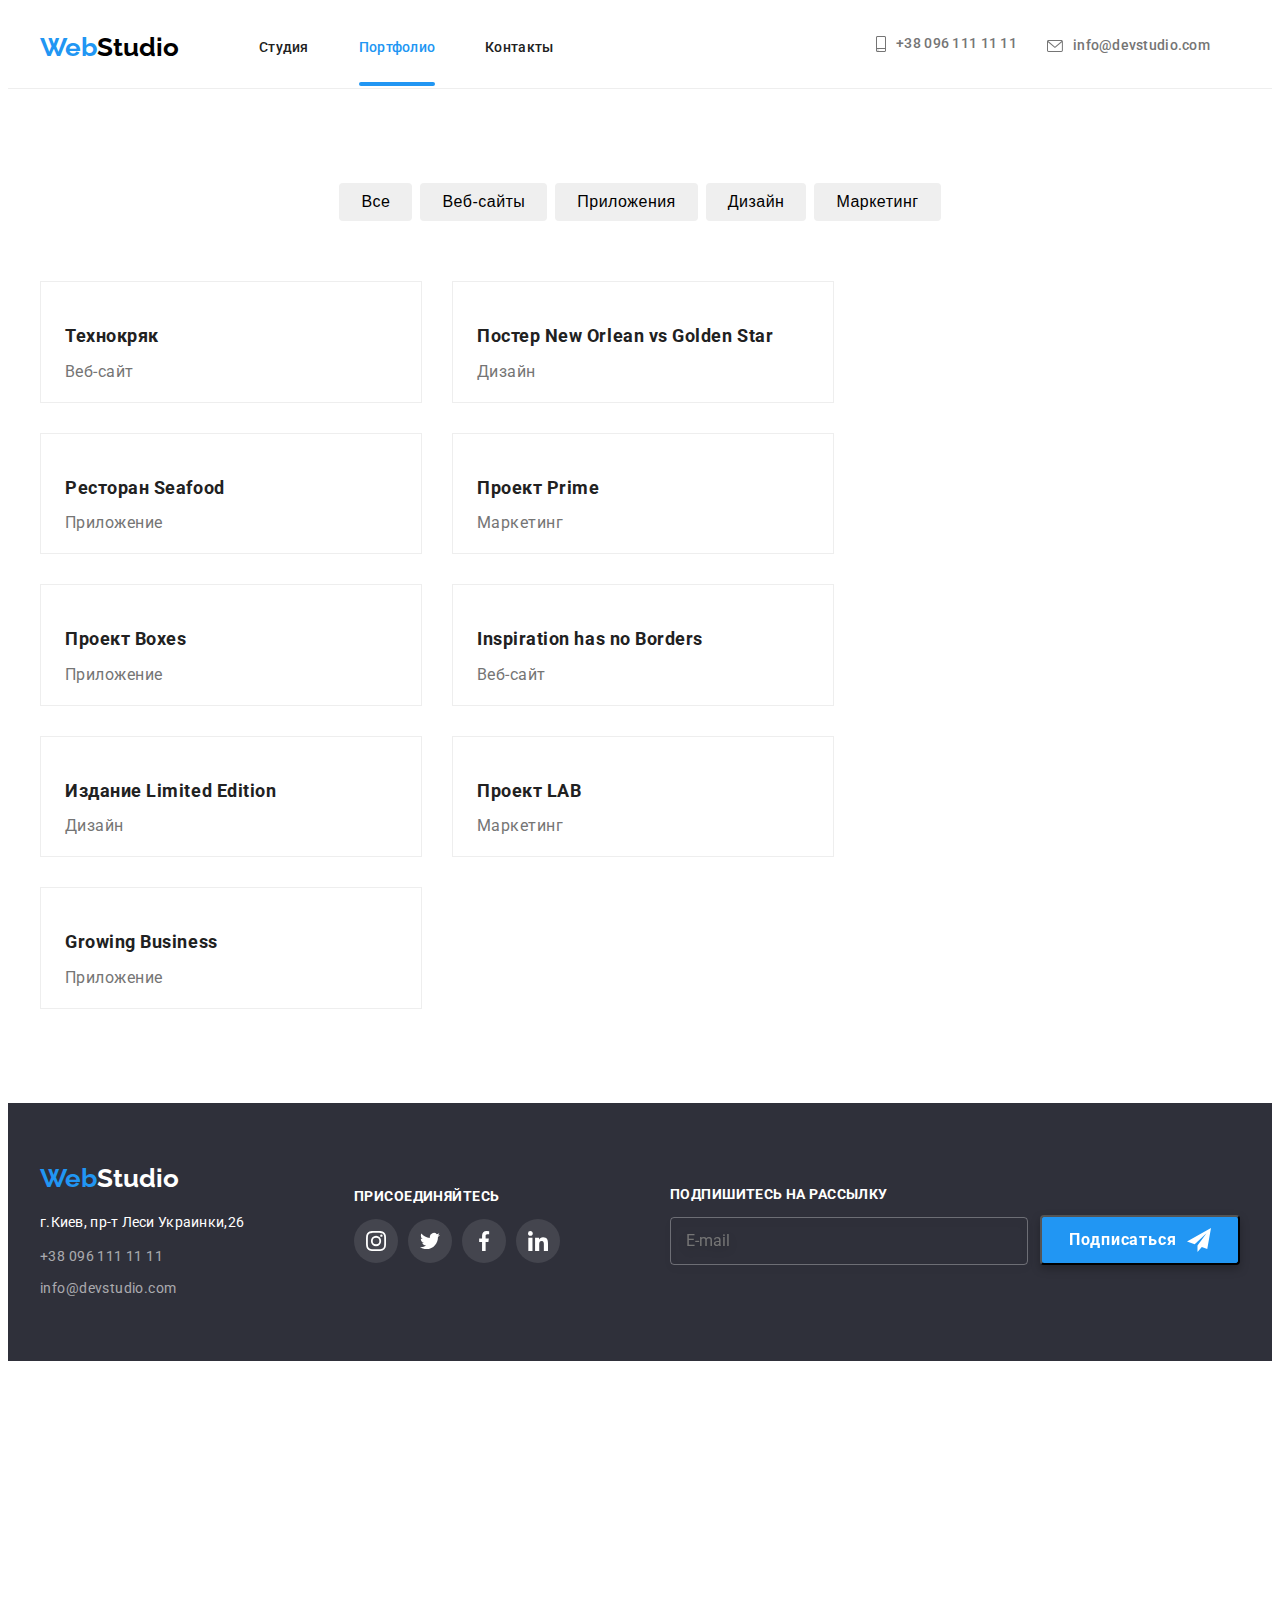
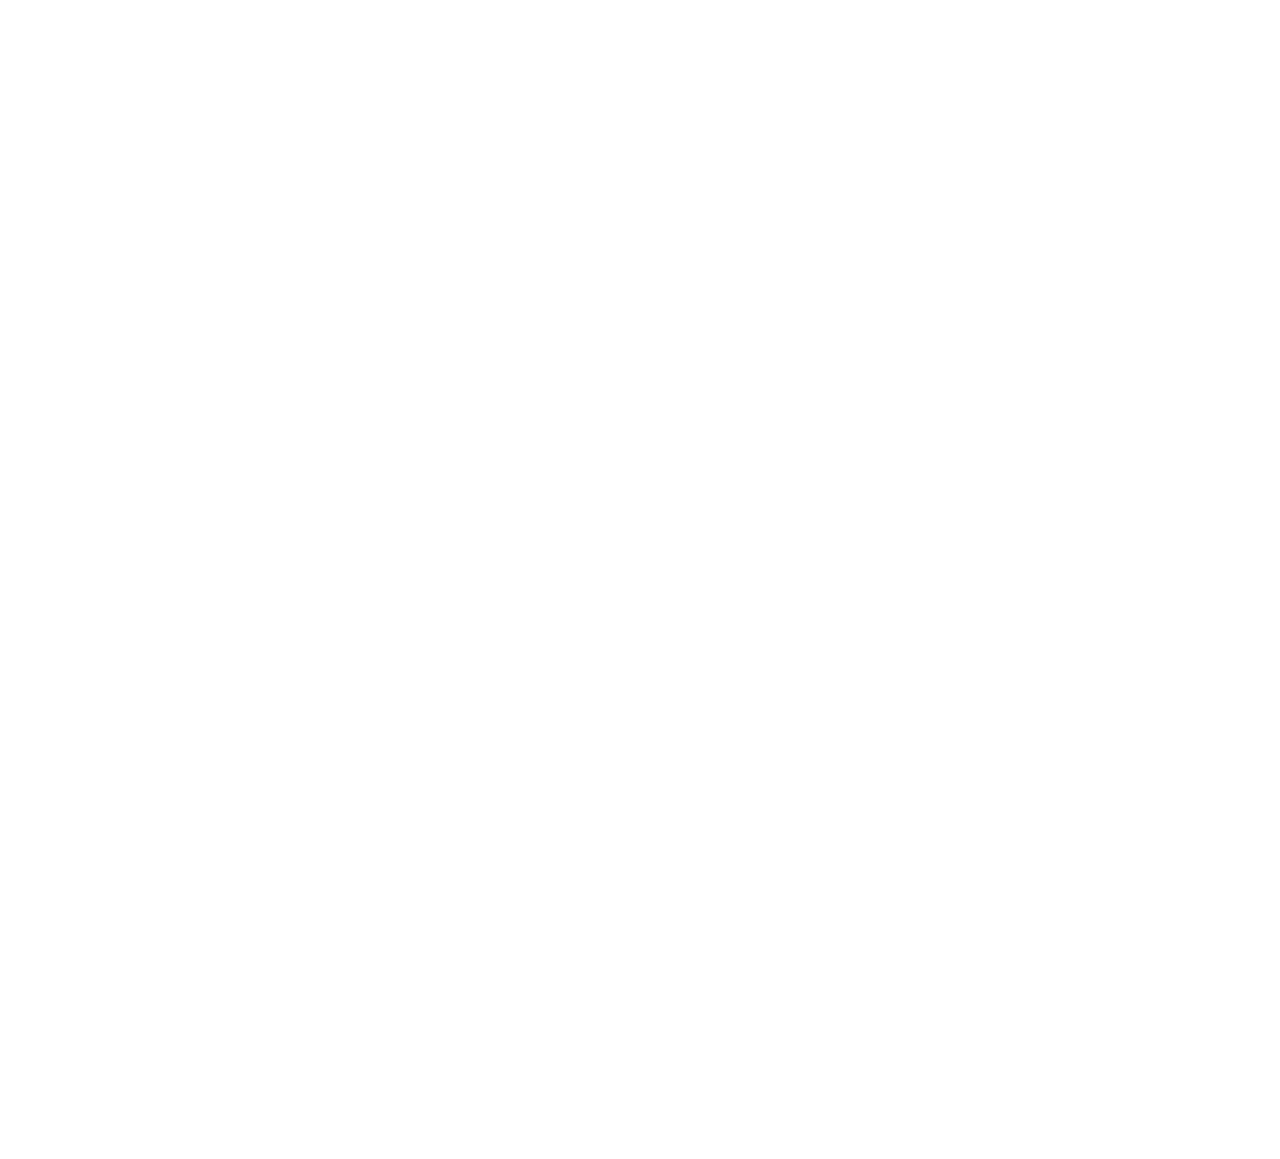
==== commit fb5d3813: "05.03.2" ====
--- a/portfolio.html
+++ b/portfolio.html
@@ -49,10 +49,10 @@
                     </ul>
         
         
-                    <ul class="contacts list">
+                    <ul class="contacts list absollev">
                         <li class="contact-items">
         
-                            <a href="tel:" class="contact-items-telmailto">
+                            <a href="tel:" class="contact-items-telmailto number">
                                 <svg class="itemsvg" width="10" height="16">
                                     <use href="./icon/sprite.svg#smartphone"></use>
                                 </svg>
@@ -69,7 +69,7 @@
                         </li>
         
                     </ul>
-                    <ul class="social list">
+                    <ul class="social list absol">
                         <li><a href="" class="social-text">Instagram</a></li>
                         <li><a href="" class="social-text">Twitter</a></li>
                         <li><a href="" class="social-text">Facebook</a></li>
